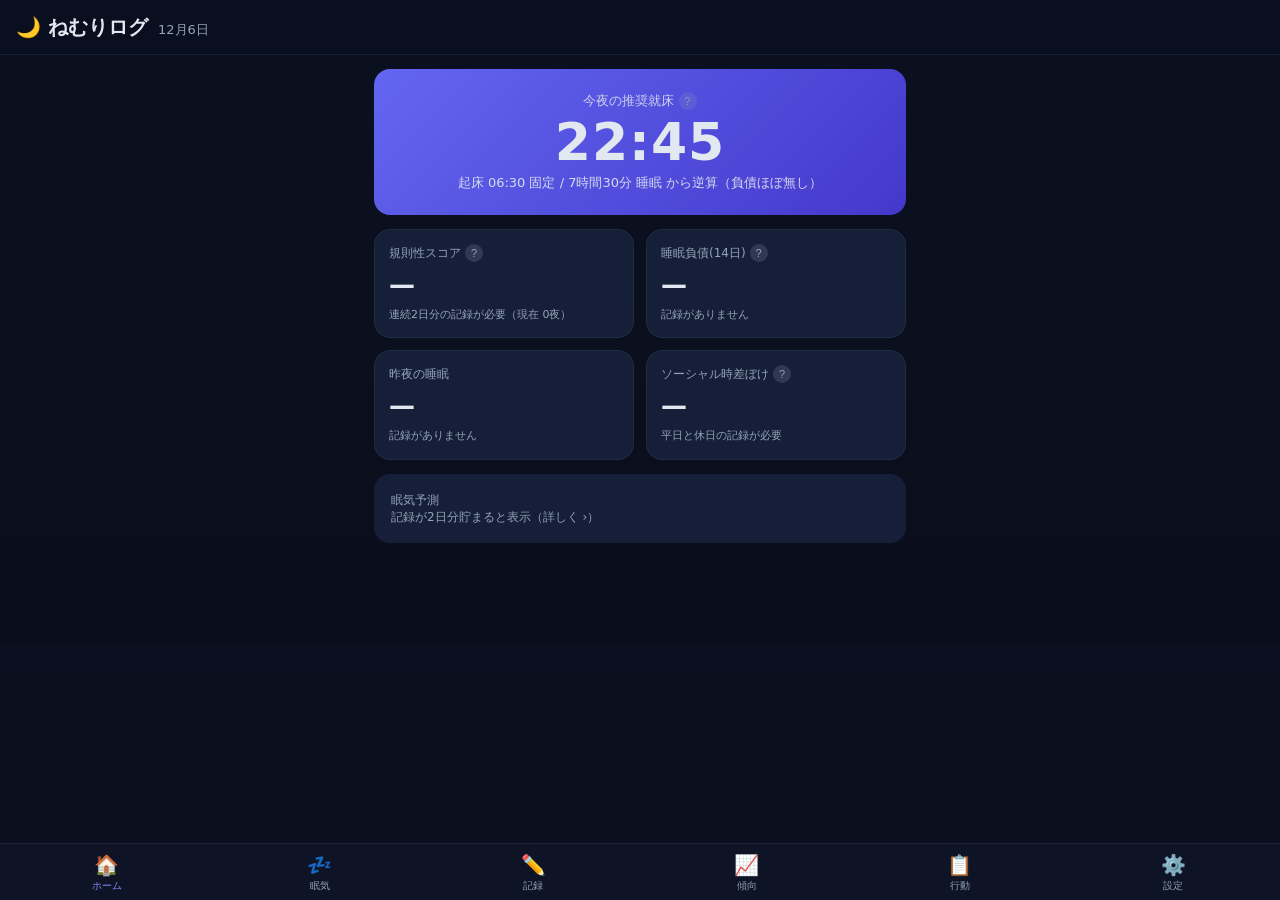
==== index.html @ fab4185c "ホームを軽量化: 眠気予測を専用タブに分離・グラフを傾向へ移動 ホームが縦長すぎてスクロール過多だった問題に対応。 - 大きな眠気予測カード(チャート+仮眠+答え合わせ)を新タブ「💤眠気」に分離。  " ====
<!DOCTYPE html>
<html lang="ja">
<head>
<meta charset="UTF-8">
<meta name="viewport" content="width=device-width, initial-scale=1, viewport-fit=cover">
<title>ねむりログ — 睡眠サイクル最適化</title>
<meta name="description" content="エビデンスに基づく睡眠の規則性・睡眠負債・眠気予測・推奨行動アプリ">
<meta name="theme-color" content="#0b1020">
<link rel="manifest" href="manifest.webmanifest">
<link rel="apple-touch-icon" href="icons/apple-touch-icon.png">
<meta name="apple-mobile-web-app-capable" content="yes">
<meta name="apple-mobile-web-app-status-bar-style" content="black-translucent">
<meta name="apple-mobile-web-app-title" content="ねむりログ">
<link rel="stylesheet" href="styles.css">
</head>
<body>
<header class="appbar">
  <h1>🌙 ねむりログ</h1>
  <span class="subtitle" id="todayLabel"></span>
</header>

<main id="app">
  <!-- ホーム -->
  <section class="tab" data-tab="home">
    <div class="card hero">
      <div class="hero-main">
        <div class="hero-label">今夜の推奨就床 <button class="info" data-info="rec">?</button></div>
        <div class="hero-time" id="recBedtime">--:--</div>
        <div class="hero-sub" id="recBedtimeSub"></div>
      </div>
    </div>
    <div class="card" id="recoveryCard" hidden>
      <div id="recoveryBody"></div>
    </div>
    <div class="card" id="shiftCard" hidden>
      <div id="shiftBody"></div>
    </div>

    <div class="grid2">
      <div class="card metric" id="cardRegularity">
        <div class="metric-label">規則性スコア <button class="info" data-info="regularity">?</button></div>
        <div class="metric-value" id="regValue">—</div>
        <div class="metric-note" id="regNote">記録2日分から計算</div>
      </div>
      <div class="card metric" id="cardDebt">
        <div class="metric-label">睡眠負債(14日) <button class="info" data-info="debt">?</button></div>
        <div class="metric-value" id="debtValue">—</div>
        <div class="metric-note" id="debtNote"></div>
      </div>
      <div class="card metric">
        <div class="metric-label">昨夜の睡眠</div>
        <div class="metric-value" id="lastValue">—</div>
        <div class="metric-note" id="lastNote"></div>
      </div>
      <div class="card metric">
        <div class="metric-label">ソーシャル時差ぼけ <button class="info" data-info="sjl">?</button></div>
        <div class="metric-value" id="sjlValue">—</div>
        <div class="metric-note" id="sjlNote">平日と休日のズレ</div>
      </div>
    </div>

    <button class="card" id="fcSummary" style="width:100%;text-align:left;border:1px solid rgba(0,255,210,0);cursor:pointer;background:var(--card);color:inherit;font:inherit" onclick="go('forecast')"></button>
  </section>

  <!-- 眠気予測 -->
  <section class="tab" data-tab="forecast" hidden>
    <div class="card">
      <div class="card-title">眠気予測（二プロセスモデル） <button class="info" data-info="forecast">?</button></div>
      <div id="forecastGauge"></div>
      <canvas id="forecastChart" height="230"></canvas>
      <div class="legend" id="forecastLegend"></div>
      <div id="napSim"></div>
      <div id="forecastTimes"></div>
      <div id="alertLog"></div>
      <p class="muted small">※<strong>Borbély/Daanの二プロセスモデルによるモデル推定</strong>（実測ではありません）。あなたの実際の睡眠（直近の就床・起床）に合わせて算出。午後の眠気は基本モデルでは弱く出るため集団平均の目安を併記。個人差があります。出典: <a href="https://onlinelibrary.wiley.com/doi/10.1111/jsr.13598" target="_blank" rel="noopener">Borbély 2022</a> / <a href="https://pubmed.ncbi.nlm.nih.gov/6696142/" target="_blank" rel="noopener">Daan-Beersma 1984</a></p>
    </div>
  </section>

  <!-- 記録 -->
  <section class="tab" data-tab="log" hidden>
    <div class="card">
      <div class="card-title">かんたん記録</div>
      <div class="quickrow">
        <button class="btn big" id="btnSleepNow">🌙 今から寝る</button>
        <button class="btn big" id="btnWakeNow">☀️ 今起きた</button>
      </div>
      <p class="muted small" id="quickHint">「今から寝る」を押すと就床時刻を記録、起きたら「今起きた」で完了します。</p>
    </div>

    <div class="card">
      <div class="card-title" id="formTitle">手入力で追加</div>
      <label>🌙 就床日時 <input type="datetime-local" id="inBed"></label>
      <label>☀️ 起床日時 <input type="datetime-local" id="inWake"></label>
      <div id="durPreview" class="durpreview"></div>
      <label>メモ <input type="text" id="inNote" placeholder="例: 寝つき悪かった / 途中で起きた"></label>
      <div class="quickrow" id="formButtons">
        <button class="btn" id="btnAdd">記録を追加</button>
        <button class="btn ghost" id="btnCancelEdit" hidden>編集をやめる</button>
      </div>
      <p class="muted small">スマートウォッチの値は「就床・起床時刻」だけ入れればOK（深い/浅いの内訳は精度が低いので使いません）。日付をまたぐ場合は起床側の日付を翌日にしてください。</p>
    </div>

    <div class="card">
      <div class="card-title">記録一覧</div>
      <div id="recordList" class="reclist"></div>
    </div>
  </section>

  <!-- 傾向（あなたの記録の集計） -->
  <section class="tab" data-tab="trend" hidden>
    <div class="card">
      <div class="card-title">あなたの傾向（実データの集計） <button class="info" data-info="trend">?</button></div>
      <p class="muted small">ここは<strong>あなたが入力した記録そのものの集計</strong>です。AIの予測や推測ではありません。</p>
      <div id="statsBody"></div>
    </div>
    <div class="card">
      <div class="card-title">睡眠時間の推移（直近14日）</div>
      <canvas id="durationChart" height="160"></canvas>
    </div>
    <div class="card">
      <div class="card-title">睡眠ラスター図（直近3週間）</div>
      <canvas id="rasterChart"></canvas>
      <p class="muted small">各行が1日（正午→翌正午）、青帯が眠っていた時間。毎日の就床・起床のばらつきや規則性が一目で分かります（記録をそのまま描画）。</p>
    </div>
    <div class="card">
      <div class="card-title">クロノタイプの目安（朝型・夜型） <button class="info" data-info="chrono">?</button></div>
      <div id="chronoBody"></div>
    </div>
    <div class="card">
      <div class="card-title">予測の答え合わせ＆個人補正 <button class="info" data-info="calib">?</button></div>
      <div id="calibBody"></div>
    </div>
    <div class="card">
      <div class="card-title">最近の変化</div>
      <div id="trendBody"></div>
    </div>
    <div class="card">
      <div class="card-title">気づき（記録から事実のみ）</div>
      <div id="insightBody"></div>
    </div>
  </section>

  <!-- 行動 -->
  <section class="tab" data-tab="plan" hidden>
    <div class="card">
      <div class="card-title">今日の推奨行動タイムライン</div>
      <p class="muted small">実際の就床 <strong id="planBed">--:--</strong> / 起床 <strong id="planWake">--:--</strong> を基準に、飲食・運動・光のタイミングを並べています。各項目の根拠リンク付き。</p>
      <p class="muted small" id="planBasis"></p>
      <div id="timeline" class="timeline"></div>
    </div>
  </section>

  <!-- 設定 -->
  <section class="tab" data-tab="settings" hidden>
    <div class="card">
      <div class="card-title">目標設定</div>
      <label>目標起床時刻 <input type="time" id="setWake"></label>
      <label>目標睡眠時間
        <select id="setDur">
          <option value="390">6時間30分</option>
          <option value="420">7時間（最低ライン）</option>
          <option value="450">7時間30分</option>
          <option value="480">8時間</option>
          <option value="510">8時間30分</option>
        </select>
      </label>
      <label>想定入眠時間（布団に入って眠るまで）
        <select id="setOnset">
          <option value="10">10分</option>
          <option value="15">15分</option>
          <option value="20">20分</option>
          <option value="30">30分</option>
        </select>
      </label>
      <button class="btn" id="btnSaveSettings">保存</button>
      <p class="muted small">推奨睡眠は成人で7時間以上（AASM/CDC）。7時間未満が続くと自覚なく集中力が落ちます。</p>
    </div>
    <div class="card">
      <div class="card-title">データ（すべて端末内に保存）</div>
      <button class="btn ghost" id="btnExport">バックアップを書き出す</button>
      <label class="filelabel">バックアップを読み込む<input type="file" id="fileImport" accept="application/json" hidden></label>
      <button class="btn danger" id="btnClear">全データを削除</button>
      <p class="muted small">データは外部に送信されません。機種変更時はバックアップを書き出して移行してください。</p>
    </div>
    <div class="card">
      <div class="card-title">アプリの更新</div>
      <p class="small">バージョン: <strong id="appVersion">—</strong></p>
      <button class="btn ghost" id="btnUpdate">最新に更新（キャッシュを消去して再読込）</button>
      <p class="muted small">表示が古いと感じたら押してください。記録データは消えません。</p>
    </div>
    <div class="card">
      <div class="card-title">このアプリについて</div>
      <p class="muted small">巷の「90分サイクルで起こす」計算は科学的根拠が弱いため採用していません。代わりに、エビデンスの強い<strong>睡眠の規則性・7時間以上の睡眠・睡眠負債</strong>を重視します。表示する値は、あなたの設定からの算術計算（推奨就床・睡眠負債）か、出典のある集団平均の知見（眠気の出やすい時間帯など）のみで、<strong>検証されていない個人予測モデルや、見栄えのための恣意的なスコア・閾値は使っていません</strong>。睡眠段階の内訳は精度が低いため表示しません。医療目的のものではありません。</p>
    </div>
  </section>
</main>

<nav class="tabbar">
  <button class="tabbtn active" data-go="home">🏠<span>ホーム</span></button>
  <button class="tabbtn" data-go="forecast">💤<span>眠気</span></button>
  <button class="tabbtn" data-go="log">✏️<span>記録</span></button>
  <button class="tabbtn" data-go="trend">📈<span>傾向</span></button>
  <button class="tabbtn" data-go="plan">📋<span>行動</span></button>
  <button class="tabbtn" data-go="settings">⚙️<span>設定</span></button>
</nav>

<div id="toast" class="toast" hidden></div>

<script src="js/storage.js"></script>
<script src="js/science.js"></script>
<script src="js/timeline.js"></script>
<script src="js/charts.js"></script>
<script src="js/app.js"></script>
</body>
</html>
---- styles.css ----
:root {
  --bg: #0b1020;
  --bg2: #121a30;
  --card: #161f38;
  --card2: #1b2645;
  --text: #e2e8f0;
  --muted: #94a3b8;
  --accent: #818cf8;
  --accent2: #6366f1;
  --good: #34d399;
  --warn: #fbbf24;
  --bad: #f87171;
  --radius: 16px;
}
* { box-sizing: border-box; -webkit-tap-highlight-color: transparent; }
html, body { margin: 0; padding: 0; }
body {
  background: linear-gradient(180deg, #0b1020 0%, #0a0e1c 100%);
  color: var(--text);
  font-family: -apple-system, BlinkMacSystemFont, "Hiragino Sans", "Noto Sans JP", system-ui, sans-serif;
  padding-bottom: calc(72px + env(safe-area-inset-bottom));
  -webkit-font-smoothing: antialiased;
  line-height: 1.5;
}

.appbar {
  position: sticky; top: 0; z-index: 10;
  padding: calc(env(safe-area-inset-top) + 12px) 16px 12px;
  background: rgba(11,16,32,0.85);
  backdrop-filter: blur(12px);
  display: flex; align-items: baseline; gap: 10px;
  border-bottom: 1px solid rgba(148,163,184,0.1);
}
.appbar h1 { font-size: 20px; margin: 0; font-weight: 700; }
.subtitle { color: var(--muted); font-size: 13px; }

main { padding: 14px; max-width: 560px; margin: 0 auto; }

.card {
  background: var(--card);
  border: 1px solid rgba(148,163,184,0.08);
  border-radius: var(--radius);
  padding: 16px;
  margin-bottom: 14px;
}
.card-title { font-weight: 600; font-size: 15px; margin-bottom: 12px; display: flex; align-items: center; gap: 6px; }

.hero {
  background: linear-gradient(135deg, var(--accent2), #4338ca);
  border: none;
  text-align: center;
  padding: 22px 16px;
}
.hero-label { font-size: 13px; opacity: 0.85; }
.hero-time { font-size: 52px; font-weight: 700; line-height: 1.05; letter-spacing: 1px; margin: 4px 0; }
.hero-sub { font-size: 13px; opacity: 0.9; }

.grid2 { display: grid; grid-template-columns: 1fr 1fr; gap: 12px; margin-bottom: 14px; }
.metric { margin: 0; padding: 14px; }
.metric-label { font-size: 12px; color: var(--muted); display: flex; align-items: center; gap: 4px; }
.metric-value { font-size: 26px; font-weight: 700; margin: 4px 0 2px; }
.metric-note { font-size: 11px; color: var(--muted); }
.metric-value.good { color: var(--good); }
.metric-value.warn { color: var(--warn); }
.metric-value.bad { color: var(--bad); }

canvas { width: 100%; display: block; }

.legend { display: flex; flex-wrap: wrap; gap: 12px; margin-top: 8px; font-size: 11px; color: var(--muted); }
.legend span { display: inline-flex; align-items: center; gap: 4px; }
.dot { width: 10px; height: 3px; border-radius: 2px; display: inline-block; }

.hintrow { font-size: 13px; padding: 9px 0; border-bottom: 1px solid rgba(148,163,184,0.08); line-height: 1.5; }
.hintrow:last-of-type { border-bottom: none; }
.hintrow strong { color: var(--accent); font-size: 15px; }

.muted { color: var(--muted); }
.small { font-size: 12px; }
.small.muted { line-height: 1.45; }

label { display: block; font-size: 13px; color: var(--muted); margin-bottom: 12px; }
input, select {
  width: 100%; margin-top: 5px; padding: 11px 12px;
  background: var(--bg2); color: var(--text);
  border: 1px solid rgba(148,163,184,0.18); border-radius: 10px;
  font-size: 16px; /* 16px以上でiOSの自動ズーム防止 */
}
input[type="datetime-local"], input[type="time"] { min-height: 44px; }

.btn {
  width: 100%; padding: 13px; border: none; border-radius: 12px;
  background: var(--accent2); color: white; font-size: 16px; font-weight: 600;
  cursor: pointer; margin-top: 4px;
}
.btn:active { transform: scale(0.98); }
.btn.ghost { background: var(--card2); color: var(--text); }
.btn.danger { background: #3a1620; color: var(--bad); margin-top: 10px; }
.btn.big { font-size: 17px; padding: 16px; }
.quickrow { display: grid; grid-template-columns: 1fr 1fr; gap: 10px; margin-bottom: 6px; }
.filelabel {
  display: block; text-align: center; padding: 13px; border-radius: 12px;
  background: var(--card2); color: var(--text); font-size: 16px; font-weight: 600;
  margin-top: 10px; cursor: pointer;
}

.info {
  width: 18px; height: 18px; border-radius: 50%; padding: 0;
  background: rgba(148,163,184,0.2); color: var(--muted);
  border: none; font-size: 11px; line-height: 18px; cursor: pointer;
}

.reclist { display: flex; flex-direction: column; gap: 8px; }
.recitem {
  display: flex; align-items: center; justify-content: space-between;
  background: var(--bg2); border-radius: 10px; padding: 10px 12px; gap: 10px;
}
.recitem .rleft { min-width: 0; }
.recitem .rhead { font-size: 13px; font-weight: 600; }
.recitem .rspan { font-size: 12px; color: var(--muted); margin-top: 2px; overflow: hidden; text-overflow: ellipsis; }
.recitem .rright { display: flex; align-items: center; gap: 6px; flex-shrink: 0; }
.recitem .rdur { font-weight: 700; color: var(--accent); font-size: 14px; white-space: nowrap; }
.recitem .rdur.low { color: var(--warn); }
.iconbtn { background: rgba(148,163,184,0.12); border: none; color: var(--muted); font-size: 15px; cursor: pointer; padding: 5px 8px; border-radius: 8px; }
.iconbtn.del { color: var(--bad); }

.durpreview { font-size: 13px; color: var(--accent); margin: -4px 0 12px; min-height: 18px; }
.durpreview.low { color: var(--warn); }
.durpreview.warn { color: var(--bad); }

.statgrid { display: grid; grid-template-columns: 1fr 1fr; gap: 10px; margin-bottom: 4px; }
.statgrid > div { background: var(--bg2); border-radius: 10px; padding: 10px 12px; }
.statk { font-size: 11px; color: var(--muted); }
.statv { font-size: 20px; font-weight: 700; margin-top: 2px; }
.bigstat { font-size: 14px; color: var(--muted); margin-bottom: 8px; }
.bigstat strong { display: block; font-size: 30px; color: var(--accent); margin-top: 2px; }
.insights { margin: 0; padding-left: 18px; }
.insights li { font-size: 13px; margin-bottom: 7px; line-height: 1.5; }

.timeline { display: flex; flex-direction: column; gap: 0; }
.tl-item { display: flex; gap: 12px; padding: 12px 0; border-bottom: 1px solid rgba(148,163,184,0.08); }
.tl-item:last-child { border-bottom: none; }
.tl-time { flex: 0 0 52px; font-weight: 700; font-size: 15px; }
.tl-body { flex: 1; }
.tl-title { font-size: 14px; font-weight: 600; display: flex; align-items: center; gap: 6px; }
.tl-detail { font-size: 12px; color: var(--muted); margin-top: 3px; }
.tl-src { font-size: 11px; }
.tl-src a { color: var(--accent); text-decoration: none; }
.tag { font-size: 10px; padding: 1px 7px; border-radius: 999px; font-weight: 600; }
.tag.do { background: rgba(52,211,153,0.16); color: var(--good); }
.tag.avoid { background: rgba(248,113,113,0.16); color: var(--bad); }
.tag.tip { background: rgba(129,140,248,0.16); color: var(--accent); }

.tabbar {
  position: fixed; bottom: 0; left: 0; right: 0; z-index: 20;
  display: flex; background: rgba(15,21,40,0.95); backdrop-filter: blur(12px);
  border-top: 1px solid rgba(148,163,184,0.12);
  padding-bottom: env(safe-area-inset-bottom);
}
.tabbtn {
  flex: 1; background: none; border: none; color: var(--muted);
  font-size: 20px; padding: 9px 0 7px; cursor: pointer;
  display: flex; flex-direction: column; align-items: center; gap: 2px;
}
.tabbtn span { font-size: 10px; }
.tabbtn.active { color: var(--accent); }

.toast {
  position: fixed; left: 50%; bottom: calc(84px + env(safe-area-inset-bottom));
  transform: translateX(-50%); background: var(--card2); color: var(--text);
  padding: 10px 18px; border-radius: 999px; font-size: 13px; z-index: 30;
  border: 1px solid rgba(148,163,184,0.2); box-shadow: 0 6px 24px rgba(0,0,0,0.4);
}
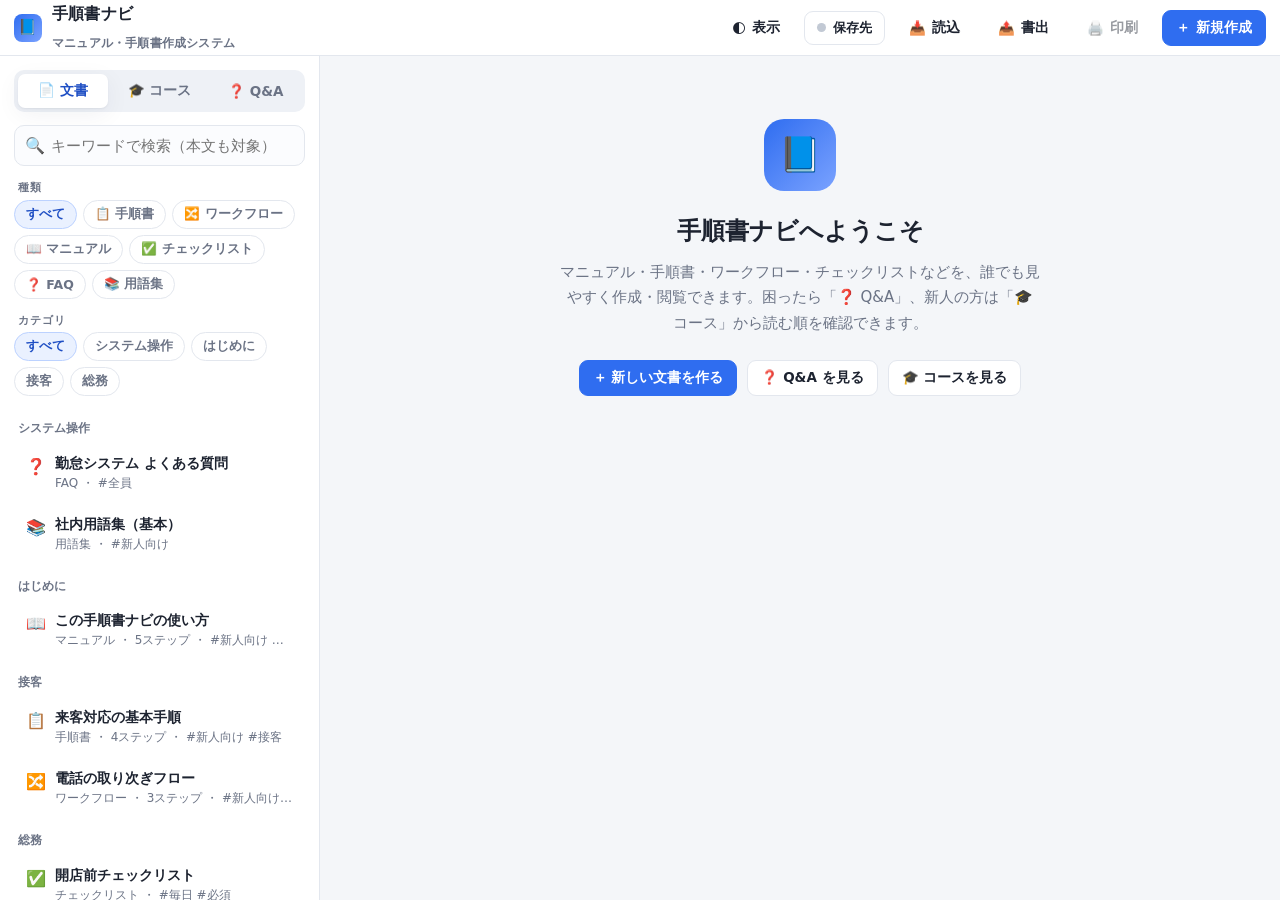
==== commit 1bc98e82: "チャンク化支援と読みやすさ最適化(v7) — 調査の知見を反映 チャンク化(認知負荷理論): - サブステップ・ブロックを追加(3-a/3-bのように親手順にぶら下げ) - 手順が見出し無しで約9個超" ====
--- a/index.html
+++ b/index.html
@@ -2,214 +2,1160 @@
 <html lang="ja">
 <head>
 <meta charset="UTF-8">
-<meta name="viewport" content="width=device-width, initial-scale=1, viewport-fit=cover">
-<title>ねむりログ — 睡眠サイクル最適化</title>
-<meta name="description" content="エビデンスに基づく睡眠の規則性・睡眠負債・眠気予測・推奨行動アプリ">
-<meta name="theme-color" content="#0b1020">
-<link rel="manifest" href="manifest.webmanifest">
-<link rel="apple-touch-icon" href="icons/apple-touch-icon.png">
-<meta name="apple-mobile-web-app-capable" content="yes">
-<meta name="apple-mobile-web-app-status-bar-style" content="black-translucent">
-<meta name="apple-mobile-web-app-title" content="ねむりログ">
-<link rel="stylesheet" href="styles.css">
+<meta name="viewport" content="width=device-width, initial-scale=1.0">
+<title>手順書ナビ — マニュアル・手順書作成システム</title>
+<style>
+  :root{
+    --bg:#f4f6f9; --panel:#ffffff; --ink:#1d2330; --muted:#6b7385;
+    --line:#e3e7ee; --brand:#2f6df0; --brand-d:#1f4fc4; --brand-soft:#eaf1ff;
+    --ok:#1f9d57; --warn:#d98a00; --danger:#d64545;
+    --shadow:0 1px 2px rgba(20,30,60,.06),0 6px 24px rgba(20,30,60,.06);
+    --radius:12px;
+  }
+  *{box-sizing:border-box}
+  html,body{height:100%}
+  body{
+    margin:0; background:var(--bg); color:var(--ink);
+    font-family:system-ui,-apple-system,"Hiragino Sans","Hiragino Kaku Gothic ProN","Noto Sans JP","Yu Gothic",Meiryo,sans-serif;
+    line-height:1.7; -webkit-font-smoothing:antialiased;
+  }
+  button{font-family:inherit}
+  a{color:var(--brand-d)}
+  .app{display:grid; grid-template-columns:320px 1fr; grid-template-rows:56px 1fr; height:100vh}
+
+  .topbar{grid-column:1 / -1; display:flex; align-items:center; gap:10px; background:var(--panel); border-bottom:1px solid var(--line); padding:0 14px; z-index:20}
+  .hamb{display:none; border:1px solid var(--line); background:#fff; border-radius:9px; width:38px; height:38px; font-size:18px; cursor:pointer}
+  .logo{display:flex; align-items:center; gap:10px; font-weight:800; letter-spacing:.2px}
+  .logo .mark{width:28px;height:28px;border-radius:8px;background:linear-gradient(135deg,var(--brand),#7aa2ff); display:grid;place-items:center;color:#fff;font-size:15px}
+  .logo small{font-weight:600;color:var(--muted);font-size:12px}
+  .topbar .spacer{flex:1}
+  .btn{border:1px solid var(--line); background:#fff; color:var(--ink); padding:8px 13px; border-radius:9px; cursor:pointer; font-size:13.5px; font-weight:600; white-space:nowrap; transition:.12s; display:inline-flex; align-items:center; gap:6px}
+  .btn:hover{background:#f7f9fc; border-color:#d3d9e4}
+  .btn.primary{background:var(--brand); border-color:var(--brand); color:#fff}
+  .btn.primary:hover{background:var(--brand-d)}
+  .btn.ghost{border-color:transparent;background:transparent}
+  .btn.ghost:hover{background:#eef1f6}
+  .btn.danger{color:var(--danger);border-color:#f0d2d2}
+  .btn.danger:hover{background:#fdf2f2}
+  .btn:disabled{opacity:.45;cursor:not-allowed}
+  .btn .lbl-full{display:inline}
+
+  .sidebar{background:var(--panel); border-right:1px solid var(--line); overflow-y:auto; padding:14px 14px; display:flex; flex-direction:column; gap:13px}
+  .scrim{display:none}
+  .navseg{display:flex;gap:6px;background:#eef1f6;padding:4px;border-radius:10px}
+  .navseg button{flex:1;border:none;background:transparent;padding:8px;border-radius:7px;font-weight:700;font-size:13.5px;color:var(--muted);cursor:pointer}
+  .navseg button.active{background:#fff;color:var(--brand-d);box-shadow:var(--shadow)}
+  .search{position:relative}
+  .search input{width:100%; padding:11px 12px 11px 36px; border:1px solid var(--line); border-radius:10px; font-size:15px; background:#fbfcfe; outline:none}
+  .search input:focus{border-color:var(--brand); background:#fff; box-shadow:0 0 0 3px var(--brand-soft)}
+  .search .ico{position:absolute; left:11px; top:50%; transform:translateY(-50%); color:var(--muted)}
+  .filters{display:flex; flex-wrap:wrap; gap:6px}
+  .chip{border:1px solid var(--line); background:#fff; color:var(--muted); border-radius:999px; padding:5px 11px; font-size:12.5px; cursor:pointer; transition:.12s; font-weight:600}
+  .chip:hover{border-color:#c9d2e0}
+  .chip.active{background:var(--brand-soft); border-color:#bcd2ff; color:var(--brand-d)}
+  .sec-title{font-size:11px; font-weight:700; letter-spacing:.08em; color:var(--muted); text-transform:uppercase; margin:2px 4px}
+  .doclist{display:flex; flex-direction:column; gap:4px; flex:1}
+  .docgroup-label{font-size:11.5px;font-weight:700;color:var(--muted);margin:10px 4px 2px;display:flex;align-items:center;gap:6px}
+  .docitem{text-align:left; border:1px solid transparent; background:transparent; border-radius:10px; padding:9px 11px; cursor:pointer; transition:.1s; width:100%; display:flex; gap:9px; align-items:flex-start}
+  .docitem:hover{background:#f5f7fb}
+  .docitem.active{background:var(--brand-soft); border-color:#cfe0ff}
+  .docitem .di-ic{font-size:16px; line-height:1.5; flex:none}
+  .docitem .di-body{min-width:0; flex:1}
+  .docitem .t{font-weight:700; font-size:14px; display:block; color:var(--ink)}
+  .docitem .m{font-size:12px; color:var(--muted); margin-top:2px; display:block; overflow:hidden; text-overflow:ellipsis; white-space:nowrap}
+  .docitem mark{background:#fff2a8; padding:0 1px; border-radius:2px}
+  .empty-list{color:var(--muted); font-size:13px; text-align:center; padding:30px 10px}
+
+  .main{overflow-y:auto; padding:0; position:relative}
+  .reading{max-width:880px; margin:0 auto; padding:34px 40px 120px}
+
+  .breadcrumb{max-width:880px;margin:14px auto -8px;padding:0 40px}
+  .breadcrumb button{border:none;background:none;color:var(--brand-d);font-weight:700;font-size:13.5px;cursor:pointer;padding:0}
+  .breadcrumb button:hover{text-decoration:underline}
+
+  .doc-head{margin-bottom:6px}
+  .doc-badges{display:flex; gap:8px; align-items:center; margin-bottom:12px; flex-wrap:wrap}
+  .doc-type{display:inline-flex; align-items:center; gap:5px; font-size:12px; font-weight:700; color:var(--ink); background:#eef1f6; padding:4px 11px; border-radius:999px}
+  .doc-cat{display:inline-block; font-size:12px; font-weight:700; color:var(--brand-d); background:var(--brand-soft); padding:4px 11px; border-radius:999px}
+  .doc-title{font-size:30px; font-weight:800; line-height:1.3; margin:0 0 8px; letter-spacing:.01em}
+  .doc-desc{font-size:15.5px; color:var(--muted); margin:0 0 14px}
+  .doc-meta{display:flex; gap:14px; flex-wrap:wrap; align-items:center; font-size:12.5px; color:var(--muted); border-bottom:1px solid var(--line); padding-bottom:16px; margin-bottom:8px}
+  .tags{display:flex; gap:6px; flex-wrap:wrap}
+  .tag{font-size:12px; color:#54607a; background:#eef1f6; border-radius:6px; padding:2px 9px; cursor:pointer}
+  .tag:hover{background:#dfe5ee}
+  .doc-stale{display:inline-flex;align-items:center;font-size:12px;font-weight:800;color:#8a2b2b;background:#fdeeee;border:1px solid #f6cccc;padding:4px 11px;border-radius:999px}
+  .doc-history{margin-top:30px;border-top:1px solid var(--line);padding-top:14px;font-size:14px}
+  .doc-history summary{cursor:pointer;font-weight:700;color:var(--muted)}
+  .doc-history ul{margin:10px 0 0;padding-left:18px}
+  .doc-history li{margin:4px 0;color:#3a4256}
+  .doc-history .hd{color:var(--muted);font-size:12.5px;margin-right:6px}
+  .doc-actions{display:flex; gap:8px; margin-left:auto}
+
+  /* Checklist runner */
+  .runner{background:#fbfcfe;border:1px solid var(--line);border-radius:12px;padding:14px 16px;margin:18px 0 22px}
+  .rn-top{display:flex;justify-content:space-between;align-items:center;font-size:14px;margin-bottom:8px}
+  .pbar{height:9px;background:#e7ecf3;border-radius:6px;overflow:hidden}
+  .pbar-fill{height:100%;background:linear-gradient(90deg,var(--ok),#3ec97a);transition:width .25s;width:0}
+  .rn-actions{display:flex;gap:8px;margin-top:11px}
+  .rn-hist{margin-top:12px;border-top:1px dashed var(--line);padding-top:10px}
+  .rn-hist-t{font-size:11.5px;font-weight:700;color:var(--muted);margin-bottom:6px}
+  .rn-rec{display:flex;gap:12px;font-size:12.5px;color:#54607a;padding:3px 0}
+  .rn-rec span:first-child{flex:1;font-weight:600;color:var(--ink)}
+
+  .toc{background:#fbfcfe; border:1px solid var(--line); border-radius:12px; padding:14px 18px; margin:20px 0 26px}
+  .toc h4{margin:0 0 8px; font-size:12px; letter-spacing:.06em; color:var(--muted); text-transform:uppercase}
+  .toc ul{margin:0; padding:0; list-style:none}
+  .toc li{margin:4px 0}
+  .toc li.lvl2{margin-left:18px; font-size:.92em}
+  .toc a{color:var(--brand-d); text-decoration:none; font-weight:600; font-size:14px; cursor:pointer}
+  .toc a:hover{text-decoration:underline}
+
+  .block{margin:0 0 16px}
+  .doc-body .p{display:block}
+  .doc-body ul,.doc-body ol{margin:6px 0; padding-left:24px}
+  .doc-body li{margin:3px 0}
+  .doc-body code.ic{background:#eef1f6; border-radius:5px; padding:1px 6px; font-family:ui-monospace,Menlo,Consolas,monospace; font-size:.9em}
+  .b-heading{font-weight:800; margin:30px 0 12px; scroll-margin-top:70px; border-top:1px dashed var(--line); padding-top:22px}
+  .b-heading:first-child{border-top:none;padding-top:0}
+  .b-heading.lvl1{font-size:22px}
+  .b-heading.lvl2{font-size:18px; border-top:none; padding-top:6px; margin-top:18px; color:#33405c}
+  .b-text{font-size:16px; color:#2a3142}
+  .b-step{display:flex; gap:14px; align-items:flex-start; background:#fff; border:1px solid var(--line); border-radius:12px; padding:14px 16px; box-shadow:var(--shadow); scroll-margin-top:70px}
+  .b-step .num{flex:none; width:30px; height:30px; border-radius:50%; background:var(--brand); color:#fff; font-weight:800; display:grid; place-items:center; font-size:14px}
+  .b-step .body{flex:1; font-size:16px; padding-top:2px; min-width:0}
+  .callout{border-radius:12px; padding:13px 16px 13px 46px; position:relative; font-size:15px}
+  .callout::before{position:absolute; left:15px; top:12px; font-size:18px; line-height:1}
+  .callout.info{background:#eef4ff; border:1px solid #d3e2ff; color:#27406e}
+  .callout.info::before{content:"\2139\FE0F"}
+  .callout.tip{background:#ecfaf1; border:1px solid #c8ecd6; color:#1c5e39}
+  .callout.tip::before{content:"\1F4A1"}
+  .callout.warning{background:#fff6e6; border:1px solid #ffe1ad; color:#7a5200}
+  .callout.warning::before{content:"\26A0\FE0F"}
+  .callout.danger{background:#fdeeee; border:1px solid #f6cccc; color:#8a2b2b}
+  .callout.danger::before{content:"\1F6AB"}
+  .callout .lbl{font-weight:800; display:block; font-size:12.5px; margin-bottom:2px; opacity:.85}
+  .b-check{display:flex; gap:10px; align-items:flex-start; font-size:15.5px; padding:7px 12px; background:#fff; border:1px solid var(--line); border-radius:9px}
+  .b-check input{margin-top:5px; width:18px; height:18px; accent-color:var(--ok); cursor:pointer}
+  .b-check.done{background:#f6fbf8;border-color:#cde9d8}
+  .b-check.done .ck-text{color:var(--muted); text-decoration:line-through}
+  .b-img{margin:6px 0}
+  .b-img img{max-width:100%; border:1px solid var(--line); border-radius:10px; display:block}
+  .b-img figcaption{font-size:12.5px; color:var(--muted); margin-top:6px; text-align:center}
+  .b-code{background:#1c2230; color:#e6ebf5; border-radius:10px; padding:14px 16px; overflow-x:auto; font-family:ui-monospace,SFMono-Regular,Menlo,Consolas,monospace; font-size:13.5px; line-height:1.6; white-space:pre-wrap; word-break:break-word}
+  .b-field{border:1px solid var(--line); border-left:4px solid var(--brand); border-radius:10px; padding:11px 15px; background:#fff}
+  .b-field .bf-label{font-weight:800; font-size:13px; color:var(--brand-d); margin-bottom:3px}
+  .b-field .bf-body{font-size:15.5px}
+  .b-related{border:1px solid var(--line); border-radius:12px; padding:12px 16px; background:#fbfcfe}
+  .b-related .br-title{font-weight:800; font-size:13px; color:var(--muted); margin-bottom:6px}
+  .b-related ul{margin:0; padding-left:18px}
+  .b-related a{cursor:pointer; font-weight:600}
+  .b-related a:hover{text-decoration:underline}
+  .rel-item{display:flex; justify-content:space-between; align-items:center; gap:8px; background:#f6f8fb; border:1px solid var(--line); border-radius:8px; padding:7px 11px; margin-bottom:6px; font-size:14px}
+  .rel-add{width:100%; border:1px solid var(--line); border-radius:9px; padding:9px; font-size:14px; font-family:inherit}
+  .qahub{max-width:880px; margin:0 auto; padding:32px 40px 110px}
+  .qahub h2{font-size:24px; margin:0}
+  .qa-card{border:1px solid var(--line); border-radius:12px; margin-bottom:10px; background:#fff; overflow:hidden; box-shadow:var(--shadow)}
+  .qa-q-btn{width:100%; text-align:left; border:none; background:none; padding:14px 40px 14px 42px; position:relative; font-weight:700; font-size:15.5px; cursor:pointer; color:var(--ink); line-height:1.5}
+  .qa-q-btn::before{content:"Q"; position:absolute; left:16px; top:14px; color:var(--brand-d); font-weight:800}
+  .qa-q-btn::after{content:"▾"; position:absolute; right:16px; top:14px; color:var(--muted); transition:transform .15s}
+  .qa-card.open .qa-q-btn::after{transform:rotate(180deg)}
+  .qa-card:hover{border-color:#cfd8e6}
+  .qa-a-body{display:none; padding:2px 16px 14px 42px; font-size:15px; color:#2a3142; position:relative}
+  .qa-a-body::before{content:"A"; position:absolute; left:16px; top:2px; color:var(--muted); font-weight:800}
+  .qa-card.open .qa-a-body{display:block}
+  .qa-a-body .src{margin-top:10px; font-size:12.5px; color:var(--muted)}
+  .qa-a-body .src a{cursor:pointer; font-weight:600; color:var(--brand-d)}
+  .qa-a-body .src a:hover{text-decoration:underline}
+  @media (max-width:900px){ .qahub{padding:22px 16px 90px} }
+
+  /* Readability: font scale + reading width */
+  body{--rfs:16px}
+  body.fs-s{--rfs:15px}
+  body.fs-m{--rfs:16px}
+  body.fs-l{--rfs:18.5px}
+  .reading{max-width:760px}
+  .b-substep{display:flex; gap:12px; align-items:flex-start; margin-left:44px; background:#fbfcfe; border:1px solid var(--line); border-radius:10px; padding:10px 14px; scroll-margin-top:70px}
+  .b-substep .snum{flex:none; min-width:32px; height:24px; padding:0 7px; border-radius:6px; background:#dfe7f5; color:var(--brand-d); font-weight:800; display:grid; place-items:center; font-size:12px}
+  .b-substep .body{flex:1; min-width:0}
+  .chunk-hint{background:#ecfaf1; border:1px solid #c8ecd6; color:#1c5e39; border-radius:10px; padding:10px 13px; font-size:13px; margin:8px 0 2px; line-height:1.6}
+
+  /* Dark mode */
+  body.theme-dark{ --bg:#0f1420; --panel:#161d2b; --ink:#e7ebf3; --muted:#9aa6bd; --line:#2a3446; --brand:#5b8def; --brand-d:#a9c4ff; --brand-soft:#1b2740; --shadow:0 1px 2px rgba(0,0,0,.3),0 6px 24px rgba(0,0,0,.3) }
+  body.theme-dark .b-step,body.theme-dark .b-check,body.theme-dark .b-field,body.theme-dark .ed-block,body.theme-dark .modal,body.theme-dark .type-card,body.theme-dark .qa-card,body.theme-dark .store-status,body.theme-dark .btn,body.theme-dark .chip,body.theme-dark .search input,body.theme-dark .field input,body.theme-dark .field textarea,body.theme-dark .field select,body.theme-dark .ed-block textarea,body.theme-dark .ed-block input[type=text],body.theme-dark .ci-item,body.theme-dark .course-item{background:var(--panel); color:var(--ink)}
+  body.theme-dark .toc,body.theme-dark .runner,body.theme-dark .b-related,body.theme-dark .pv-pane,body.theme-dark .b-substep,body.theme-dark .ci-add select{background:#121a28}
+  body.theme-dark .doc-type,body.theme-dark .tag,body.theme-dark .b-term dt,body.theme-dark .b-table th,body.theme-dark .b-substep .snum{background:#222c40; color:var(--ink)}
+  body.theme-dark .b-table td{background:var(--panel)} body.theme-dark .b-table tr:nth-child(even) td{background:#1b2334}
+  body.theme-dark mark{background:#7a6a16; color:#fff}
+  body.theme-dark .b-qa .a{color:var(--ink)}
+
+  /* scale reading body text */
+  .doc-body .b-text,.doc-body .b-step .body,.doc-body .b-substep .body,.doc-body .callout,.doc-body .b-check,.doc-body .b-field .bf-body,.doc-body .b-qa .a,.doc-body .b-term dd{font-size:var(--rfs)}
+  .b-table{width:100%; border-collapse:collapse; font-size:14.5px; border-radius:10px; border:1px solid var(--line)}
+  .b-table th,.b-table td{border:1px solid var(--line); padding:9px 12px; text-align:left}
+  .b-table th{background:#f1f4f9; font-weight:700}
+  .b-table tr:nth-child(even) td{background:#fafbfd}
+  .b-qa{border:1px solid var(--line); border-radius:12px; overflow:hidden}
+  .b-qa .q{background:var(--brand-soft); color:var(--brand-d); font-weight:700; padding:11px 16px 11px 40px; position:relative}
+  .b-qa .q::before{content:"Q"; position:absolute; left:15px; font-weight:800}
+  .b-qa .a{padding:12px 16px 12px 40px; position:relative; font-size:15.5px}
+  .b-qa .a::before{content:"A"; position:absolute; left:15px; font-weight:800; color:var(--muted)}
+  .b-term{display:grid; grid-template-columns:170px 1fr; border:1px solid var(--line); border-radius:10px; overflow:hidden}
+  .b-term dt{background:#f6f8fb; font-weight:700; padding:11px 14px; margin:0; border-right:1px solid var(--line)}
+  .b-term dd{padding:11px 14px; margin:0; font-size:15px}
+  .b-branch{border:1px solid #d9c9f0; background:#f8f4ff; border-radius:12px; padding:14px 16px}
+  .b-branch .bq{font-weight:800; color:#5b34a8; margin-bottom:10px; padding-left:26px; position:relative}
+  .b-branch .bq::before{content:"\2754"; position:absolute; left:0}
+  .b-branch .branches{list-style:none; margin:0; padding:0; display:flex; flex-direction:column; gap:8px}
+  .b-branch .branches li{display:flex; gap:10px; align-items:center; background:#fff; border:1px solid #e7daf7; border-radius:9px; padding:9px 12px; flex-wrap:wrap}
+  .b-branch .cond{font-weight:700; background:#efe6fb; color:#5b34a8; padding:2px 10px; border-radius:6px; font-size:13.5px}
+  .b-branch .arrow{color:#9b7fce; font-weight:800}
+  .b-branch .act{flex:1; min-width:120px}
+
+  .welcome{max-width:640px; margin:7vh auto; text-align:center; padding:0 20px}
+  .welcome .big{width:72px;height:72px;border-radius:20px;background:linear-gradient(135deg,var(--brand),#7aa2ff); display:grid;place-items:center;color:#fff;font-size:34px;margin:0 auto 20px}
+  .welcome h2{font-size:24px;margin:0 0 8px}
+  .welcome p{color:var(--muted);font-size:15px;margin:0 auto 24px;max-width:480px}
+  .welcome .actions{display:flex;gap:10px;justify-content:center;flex-wrap:wrap}
+  .restore-banner{max-width:880px; margin:18px auto 0; background:#fff8e6; border:1px solid #ffe1ad; color:#7a5200; border-radius:11px; padding:12px 16px; display:flex; gap:12px; align-items:center; flex-wrap:wrap}
+  .restore-banner .rb-msg{flex:1; font-size:14px; font-weight:600}
+
+  .typepick{max-width:760px; margin:6vh auto; padding:0 20px}
+  .typepick h2{font-size:22px; margin:0 0 4px}
+  .typepick p{color:var(--muted); margin:0 0 22px}
+  .type-grid{display:grid; grid-template-columns:repeat(auto-fill,minmax(170px,1fr)); gap:12px}
+  .type-card{border:1px solid var(--line); background:#fff; border-radius:14px; padding:18px 16px; cursor:pointer; text-align:left; transition:.12s}
+  .type-card:hover{border-color:var(--brand); box-shadow:var(--shadow); transform:translateY(-2px)}
+  .type-card .tc-ic{font-size:26px}
+  .type-card .tc-name{font-weight:800; margin-top:8px; font-size:15px}
+  .type-card .tc-desc{font-size:12.5px; color:var(--muted); margin-top:3px; line-height:1.5}
+
+  /* Course view */
+  .course-progress{margin:14px 0 22px}
+  .course-progress .cp-top{display:flex;justify-content:space-between;align-items:center;font-size:14px;margin-bottom:8px;font-weight:600}
+  .course-item{display:flex; gap:13px; align-items:flex-start; background:#fff; border:1px solid var(--line); border-radius:12px; padding:13px 15px; margin-bottom:10px}
+  .course-item.done{background:#f6fbf8; border-color:#cde9d8}
+  .course-item .ci-no{flex:none; width:28px; height:28px; border-radius:50%; background:var(--brand-soft); color:var(--brand-d); font-weight:800; display:grid; place-items:center; font-size:13px}
+  .course-item.done .ci-no{background:var(--ok); color:#fff}
+  .course-item .ci-main{flex:1; min-width:0}
+  .course-item .open{font-weight:700; color:var(--ink); cursor:pointer; text-align:left; background:none; border:none; font-size:16px; padding:0}
+  .course-item .open:hover{color:var(--brand-d)}
+  .course-item .ci-ic{font-size:15px}
+  .course-item .note{font-size:13px; color:var(--muted); margin-top:3px}
+  .course-item .chk{flex:none; display:flex; align-items:center; gap:5px; font-size:12.5px; color:var(--muted); cursor:pointer; white-space:nowrap}
+  .course-item .chk input{width:20px;height:20px;accent-color:var(--ok);cursor:pointer}
+
+  /* Course editor */
+  .ci-item{display:flex; gap:10px; align-items:center; background:#fff; border:1px solid var(--line); border-radius:10px; padding:10px 12px; margin-bottom:8px}
+  .ci-item .ci-no{flex:none; width:24px;height:24px;border-radius:50%;background:var(--brand-soft);color:var(--brand-d);font-weight:800;display:grid;place-items:center;font-size:12px}
+  .ci-item .ci-main{flex:1; min-width:0}
+  .ci-item .ci-title{font-weight:700; font-size:14.5px}
+  .ci-item .ci-note{width:100%; border:1px solid var(--line); border-radius:7px; padding:6px 9px; font-size:13px; margin-top:5px; font-family:inherit}
+  .ci-item .iconbtn{border:1px solid var(--line); background:#fff; border-radius:8px; min-width:34px; height:32px; cursor:pointer; color:var(--muted)}
+  .ci-item .iconbtn:disabled{opacity:.35}
+  .ci-add{display:flex; gap:8px; margin-top:12px}
+  .ci-add select{flex:1; border:1px solid var(--line); border-radius:9px; padding:10px; font-size:14px; font-family:inherit}
+
+  .editor-tabs{display:none; gap:6px; padding:10px 16px 0; position:sticky; top:0; background:var(--bg); z-index:6}
+  .editor-tabs button{flex:1; border:1px solid var(--line); background:#fff; padding:10px; border-radius:10px 10px 0 0; font-weight:700; font-size:14px; cursor:pointer; color:var(--muted)}
+  .editor-tabs button.active{background:var(--panel); color:var(--brand-d); border-bottom-color:var(--panel)}
+  .editor-cols{display:flex; gap:0; align-items:stretch; min-height:calc(100vh - 56px)}
+  .ed-pane{flex:1 1 50%; min-width:0; padding:22px 28px 140px; overflow-y:auto}
+  .pv-pane{flex:1 1 50%; min-width:0; border-left:1px solid var(--line); background:#fbfcfe; overflow-y:auto}
+  .pv-pane .reading{padding:26px 30px 80px; max-width:none}
+  .pv-empty{color:var(--muted); text-align:center; padding:60px 20px; font-size:14px}
+  .ed-toolbar{position:sticky; top:0; background:rgba(255,255,255,.92); backdrop-filter:blur(4px); display:flex; gap:6px; padding:8px 0; margin-bottom:6px; flex-wrap:wrap; z-index:4; border-bottom:1px solid var(--line)}
+  .ed-toolbar button{border:1px solid var(--line); background:#fff; border-radius:8px; min-width:38px; height:34px; padding:0 10px; cursor:pointer; font-size:14px; font-weight:700}
+  .ed-toolbar button:hover{background:#f3f6fb}
+  .ed-toolbar .sep{width:1px; background:var(--line); margin:2px 4px}
+  .ed-row{display:flex; gap:12px; flex-wrap:wrap; margin-bottom:13px}
+  .field{flex:1; min-width:180px; display:flex; flex-direction:column; gap:5px}
+  .field label{font-size:12px; font-weight:700; color:var(--muted)}
+  .field input, .field textarea, .field select{border:1px solid var(--line); border-radius:10px; padding:11px 12px; font-size:15px; font-family:inherit; background:#fff; outline:none; width:100%}
+  .field input:focus, .field textarea:focus, .field select:focus{border-color:var(--brand); box-shadow:0 0 0 3px var(--brand-soft)}
+  .ed-blocks{display:flex; flex-direction:column; gap:12px; margin-top:8px}
+  .ed-block{border:1px solid var(--line); border-radius:12px; background:#fff; padding:12px; transition:box-shadow .12s}
+  .ed-block.dragging{opacity:.5}
+  .ed-block.drag-over{box-shadow:0 0 0 2px var(--brand)}
+  .ed-block .bhead{display:flex; align-items:center; gap:8px; margin-bottom:9px}
+  .ed-block .drag-h{cursor:grab; color:#b8c0cf; font-size:15px; user-select:none; padding:0 2px}
+  .ed-block .btype{font-size:12px; font-weight:800; color:var(--brand-d); background:var(--brand-soft); padding:3px 9px; border-radius:6px}
+  .ed-block .bspacer{flex:1}
+  .ed-block .iconbtn{border:1px solid var(--line); background:#fff; border-radius:8px; min-width:36px; height:34px; cursor:pointer; color:var(--muted); font-size:14px; font-weight:700}
+  .ed-block .iconbtn:hover{background:#f5f7fb; color:var(--ink)}
+  .ed-block .iconbtn:disabled{opacity:.35}
+  .ed-block textarea, .ed-block input[type=text]{width:100%; border:1px solid var(--line); border-radius:9px; padding:10px 11px; font-size:15px; font-family:inherit; resize:vertical; min-height:46px}
+  .ed-block textarea:focus, .ed-block input[type=text]:focus{border-color:var(--brand); outline:none; box-shadow:0 0 0 3px var(--brand-soft)}
+  .ed-block .row2{display:flex; gap:8px; margin-bottom:8px}
+  .ed-block .mini{font-size:11.5px; color:var(--muted); margin:2px 0 6px}
+  .ed-block .img-preview{max-width:170px; max-height:130px; border-radius:8px; border:1px solid var(--line); margin-top:8px; display:block}
+  .branch-opt{display:flex; gap:8px; margin-bottom:7px; align-items:center}
+  .branch-opt input{min-height:auto !important; height:40px}
+  .branch-opt .c{flex:0 0 38%}
+  .branch-opt .a{flex:1}
+  .branch-opt .rm{flex:none; border:1px solid var(--line); background:#fff; border-radius:8px; width:38px; height:40px; cursor:pointer; color:var(--muted)}
+  .add-bar{margin-top:16px; padding-top:14px; border-top:1px dashed var(--line)}
+  .add-bar .lbl{font-size:12px;font-weight:700;color:var(--muted); display:block; margin-bottom:8px}
+  .add-grid{display:flex; gap:7px; flex-wrap:wrap}
+  .addbtn{border:1px dashed #c4cede; background:#fbfcff; color:var(--brand-d); border-radius:9px; padding:9px 13px; font-size:13.5px; font-weight:700; cursor:pointer}
+  .addbtn:hover{background:var(--brand-soft); border-color:var(--brand)}
+  .ed-footer{position:sticky; bottom:0; background:linear-gradient(transparent,var(--panel) 22px,var(--panel)); padding:14px 0 8px; display:flex; gap:10px; justify-content:flex-end; margin-top:14px; align-items:center}
+  .ed-footer .save-state{margin-right:auto; font-size:12px; color:var(--muted)}
+
+  .toast{position:fixed; bottom:22px; left:50%; transform:translateX(-50%) translateY(20px); background:var(--ink); color:#fff; padding:11px 20px; border-radius:10px; font-size:13.5px; font-weight:600; opacity:0; pointer-events:none; transition:.25s; z-index:50; box-shadow:0 8px 30px rgba(0,0,0,.25)}
+  .toast.show{opacity:1; transform:translateX(-50%) translateY(0)}
+
+  .store-status{display:inline-flex;align-items:center;gap:7px;border:1px solid var(--line);background:#fff;border-radius:9px;padding:7px 12px;cursor:pointer;font-size:13px;font-weight:700;color:var(--ink);white-space:nowrap;max-width:200px;overflow:hidden}
+  .store-status:hover{background:#f7f9fc;border-color:#d3d9e4}
+  .store-status .dot{width:9px;height:9px;border-radius:50%;background:#c2c9d4;flex:none}
+  .store-status.on .dot{background:var(--ok);box-shadow:0 0 0 3px rgba(31,157,87,.15)}
+  .store-status #storeLabel{overflow:hidden;text-overflow:ellipsis}
+  .modal-scrim{position:fixed;inset:0;background:rgba(15,20,35,.45);z-index:60;display:flex;align-items:center;justify-content:center;padding:20px}
+  .modal{background:#fff;border-radius:16px;max-width:520px;width:100%;padding:22px 22px 20px;box-shadow:0 20px 60px rgba(0,0,0,.3)}
+  .modal h3{margin:0 0 8px;font-size:18px}
+  .modal p{color:#3a4256;font-size:13.5px;margin:0 0 14px;line-height:1.75}
+  .modal code{background:#eef1f6;border-radius:5px;padding:1px 6px;font-family:ui-monospace,Menlo,Consolas,monospace;font-size:.9em}
+  .modal .m-status{background:#f6f8fb;border:1px solid var(--line);border-radius:10px;padding:11px 13px;font-size:13.5px;margin-bottom:14px;line-height:1.7}
+  .modal .m-actions{display:flex;gap:8px;flex-wrap:wrap}
+  .modal .hint{font-size:12px;color:var(--muted);margin-top:14px;line-height:1.7;border-top:1px dashed var(--line);padding-top:12px}
+
+  @media (max-width:900px){ .store-status #storeLabel{display:none} .store-status{padding:7px 9px} }
+
+  @media (max-width:900px){
+    .app{grid-template-columns:1fr}
+    .hamb{display:block}
+    .logo small{display:none}
+    .sidebar{position:fixed; top:56px; left:0; bottom:0; width:84%; max-width:330px; z-index:30; transform:translateX(-105%); transition:transform .22s; box-shadow:0 10px 40px rgba(0,0,0,.18)}
+    .app.nav-open .sidebar{transform:translateX(0)}
+    .app.nav-open .scrim{display:block; position:fixed; inset:56px 0 0 0; background:rgba(15,20,35,.4); z-index:25}
+    .reading{padding:22px 18px 90px}
+    .breadcrumb{padding:0 18px}
+    .editor-tabs{display:flex}
+    .editor-cols{display:block; min-height:0}
+    .ed-pane, .pv-pane{padding:16px 16px 120px; border-left:none}
+    .editor-wrap[data-tab="edit"] .pv-pane{display:none}
+    .editor-wrap[data-tab="preview"] .ed-pane{display:none}
+    .pv-pane .reading{padding:18px 16px 60px}
+    .doc-actions{width:100%; margin-left:0}
+    .btn .lbl-full{display:none}
+  }
+  @media print{
+    .topbar,.sidebar,.scrim,.toc,.doc-actions,.editor-tabs,.ed-pane,.ed-toolbar,.runner,.breadcrumb{display:none !important}
+    .app{display:block;height:auto}
+    .main{overflow:visible}
+    .reading{max-width:none;padding:0}
+    .b-step,.b-check,.b-img img{box-shadow:none}
+    body{background:#fff}
+    .b-heading{page-break-after:avoid}
+    .b-step,.callout,.b-qa,.b-branch{page-break-inside:avoid}
+  }
+</style>
 </head>
 <body>
-<header class="appbar">
-  <h1>🌙 ねむりログ</h1>
-  <span class="subtitle" id="todayLabel"></span>
-</header>
-
-<main id="app">
-  <!-- ホーム -->
-  <section class="tab" data-tab="home">
-    <div class="card hero">
-      <div class="hero-main">
-        <div class="hero-label">今夜の推奨就床 <button class="info" data-info="rec">?</button></div>
-        <div class="hero-time" id="recBedtime">--:--</div>
-        <div class="hero-sub" id="recBedtimeSub"></div>
-      </div>
+<div class="app" id="app">
+  <header class="topbar">
+    <button class="hamb" id="hamb" title="一覧">☰</button>
+    <div class="logo"><span class="mark">📘</span><div>手順書ナビ<br><small>マニュアル・手順書作成システム</small></div></div>
+    <div class="spacer"></div>
+    <button class="btn ghost" id="btnView" title="表示設定（文字サイズ・配色）">🌓<span class="lbl-full"> 表示</span></button>
+    <button class="store-status" id="btnStore" title="データの保存先"><span class="dot"></span><span id="storeLabel">保存先</span></button>
+    <button class="btn ghost" id="btnImport" title="JSONを読み込む">📥<span class="lbl-full"> 読込</span></button>
+    <button class="btn ghost" id="btnExport" title="JSONに書き出す">📤<span class="lbl-full"> 書出</span></button>
+    <button class="btn ghost" id="btnPrint" title="印刷 / PDF" disabled>🖨️<span class="lbl-full"> 印刷</span></button>
+    <button class="btn primary" id="btnNew">＋<span class="lbl-full"> 新規作成</span></button>
+  </header>
+
+  <div class="scrim" id="scrim"></div>
+
+  <aside class="sidebar" id="sidebar">
+    <div class="navseg" id="navseg">
+      <button data-nav="docs" class="active">📄 文書</button>
+      <button data-nav="courses">🎓 コース</button>
+      <button data-nav="qa">❓ Q&amp;A</button>
     </div>
-    <div class="card" id="recoveryCard" hidden>
-      <div id="recoveryBody"></div>
+    <div id="docFilters">
+      <div class="search" style="margin-bottom:13px"><span class="ico">🔍</span><input id="search" type="search" placeholder="キーワードで検索（本文も対象）"></div>
+      <div style="margin-bottom:13px"><div class="sec-title">種類</div><div class="filters" id="typeFilters"></div></div>
+      <div><div class="sec-title">カテゴリ</div><div class="filters" id="cats"></div></div>
     </div>
-    <div class="card" id="shiftCard" hidden>
-      <div id="shiftBody"></div>
-    </div>
-
-    <div class="grid2">
-      <div class="card metric" id="cardRegularity">
-        <div class="metric-label">規則性スコア <button class="info" data-info="regularity">?</button></div>
-        <div class="metric-value" id="regValue">—</div>
-        <div class="metric-note" id="regNote">記録2日分から計算</div>
-      </div>
-      <div class="card metric" id="cardDebt">
-        <div class="metric-label">睡眠負債(14日) <button class="info" data-info="debt">?</button></div>
-        <div class="metric-value" id="debtValue">—</div>
-        <div class="metric-note" id="debtNote"></div>
-      </div>
-      <div class="card metric">
-        <div class="metric-label">昨夜の睡眠</div>
-        <div class="metric-value" id="lastValue">—</div>
-        <div class="metric-note" id="lastNote"></div>
-      </div>
-      <div class="card metric">
-        <div class="metric-label">ソーシャル時差ぼけ <button class="info" data-info="sjl">?</button></div>
-        <div class="metric-value" id="sjlValue">—</div>
-        <div class="metric-note" id="sjlNote">平日と休日のズレ</div>
-      </div>
-    </div>
-
-    <button class="card" id="fcSummary" style="width:100%;text-align:left;border:1px solid rgba(0,255,210,0);cursor:pointer;background:var(--card);color:inherit;font:inherit" onclick="go('forecast')"></button>
-  </section>
-
-  <!-- 眠気予測 -->
-  <section class="tab" data-tab="forecast" hidden>
-    <div class="card">
-      <div class="card-title">眠気予測（二プロセスモデル） <button class="info" data-info="forecast">?</button></div>
-      <div id="forecastGauge"></div>
-      <canvas id="forecastChart" height="230"></canvas>
-      <div class="legend" id="forecastLegend"></div>
-      <div id="napSim"></div>
-      <div id="forecastTimes"></div>
-      <div id="alertLog"></div>
-      <p class="muted small">※<strong>Borbély/Daanの二プロセスモデルによるモデル推定</strong>（実測ではありません）。あなたの実際の睡眠（直近の就床・起床）に合わせて算出。午後の眠気は基本モデルでは弱く出るため集団平均の目安を併記。個人差があります。出典: <a href="https://onlinelibrary.wiley.com/doi/10.1111/jsr.13598" target="_blank" rel="noopener">Borbély 2022</a> / <a href="https://pubmed.ncbi.nlm.nih.gov/6696142/" target="_blank" rel="noopener">Daan-Beersma 1984</a></p>
-    </div>
-  </section>
-
-  <!-- 記録 -->
-  <section class="tab" data-tab="log" hidden>
-    <div class="card">
-      <div class="card-title">かんたん記録</div>
-      <div class="quickrow">
-        <button class="btn big" id="btnSleepNow">🌙 今から寝る</button>
-        <button class="btn big" id="btnWakeNow">☀️ 今起きた</button>
-      </div>
-      <p class="muted small" id="quickHint">「今から寝る」を押すと就床時刻を記録、起きたら「今起きた」で完了します。</p>
-    </div>
-
-    <div class="card">
-      <div class="card-title" id="formTitle">手入力で追加</div>
-      <label>🌙 就床日時 <input type="datetime-local" id="inBed"></label>
-      <label>☀️ 起床日時 <input type="datetime-local" id="inWake"></label>
-      <div id="durPreview" class="durpreview"></div>
-      <label>メモ <input type="text" id="inNote" placeholder="例: 寝つき悪かった / 途中で起きた"></label>
-      <div class="quickrow" id="formButtons">
-        <button class="btn" id="btnAdd">記録を追加</button>
-        <button class="btn ghost" id="btnCancelEdit" hidden>編集をやめる</button>
-      </div>
-      <p class="muted small">スマートウォッチの値は「就床・起床時刻」だけ入れればOK（深い/浅いの内訳は精度が低いので使いません）。日付をまたぐ場合は起床側の日付を翌日にしてください。</p>
-    </div>
-
-    <div class="card">
-      <div class="card-title">記録一覧</div>
-      <div id="recordList" class="reclist"></div>
-    </div>
-  </section>
-
-  <!-- 傾向（あなたの記録の集計） -->
-  <section class="tab" data-tab="trend" hidden>
-    <div class="card">
-      <div class="card-title">あなたの傾向（実データの集計） <button class="info" data-info="trend">?</button></div>
-      <p class="muted small">ここは<strong>あなたが入力した記録そのものの集計</strong>です。AIの予測や推測ではありません。</p>
-      <div id="statsBody"></div>
-    </div>
-    <div class="card">
-      <div class="card-title">睡眠時間の推移（直近14日）</div>
-      <canvas id="durationChart" height="160"></canvas>
-    </div>
-    <div class="card">
-      <div class="card-title">睡眠ラスター図（直近3週間）</div>
-      <canvas id="rasterChart"></canvas>
-      <p class="muted small">各行が1日（正午→翌正午）、青帯が眠っていた時間。毎日の就床・起床のばらつきや規則性が一目で分かります（記録をそのまま描画）。</p>
-    </div>
-    <div class="card">
-      <div class="card-title">クロノタイプの目安（朝型・夜型） <button class="info" data-info="chrono">?</button></div>
-      <div id="chronoBody"></div>
-    </div>
-    <div class="card">
-      <div class="card-title">予測の答え合わせ＆個人補正 <button class="info" data-info="calib">?</button></div>
-      <div id="calibBody"></div>
-    </div>
-    <div class="card">
-      <div class="card-title">最近の変化</div>
-      <div id="trendBody"></div>
-    </div>
-    <div class="card">
-      <div class="card-title">気づき（記録から事実のみ）</div>
-      <div id="insightBody"></div>
-    </div>
-  </section>
-
-  <!-- 行動 -->
-  <section class="tab" data-tab="plan" hidden>
-    <div class="card">
-      <div class="card-title">今日の推奨行動タイムライン</div>
-      <p class="muted small">実際の就床 <strong id="planBed">--:--</strong> / 起床 <strong id="planWake">--:--</strong> を基準に、飲食・運動・光のタイミングを並べています。各項目の根拠リンク付き。</p>
-      <p class="muted small" id="planBasis"></p>
-      <div id="timeline" class="timeline"></div>
-    </div>
-  </section>
-
-  <!-- 設定 -->
-  <section class="tab" data-tab="settings" hidden>
-    <div class="card">
-      <div class="card-title">目標設定</div>
-      <label>目標起床時刻 <input type="time" id="setWake"></label>
-      <label>目標睡眠時間
-        <select id="setDur">
-          <option value="390">6時間30分</option>
-          <option value="420">7時間（最低ライン）</option>
-          <option value="450">7時間30分</option>
-          <option value="480">8時間</option>
-          <option value="510">8時間30分</option>
-        </select>
-      </label>
-      <label>想定入眠時間（布団に入って眠るまで）
-        <select id="setOnset">
-          <option value="10">10分</option>
-          <option value="15">15分</option>
-          <option value="20">20分</option>
-          <option value="30">30分</option>
-        </select>
-      </label>
-      <button class="btn" id="btnSaveSettings">保存</button>
-      <p class="muted small">推奨睡眠は成人で7時間以上（AASM/CDC）。7時間未満が続くと自覚なく集中力が落ちます。</p>
-    </div>
-    <div class="card">
-      <div class="card-title">データ（すべて端末内に保存）</div>
-      <button class="btn ghost" id="btnExport">バックアップを書き出す</button>
-      <label class="filelabel">バックアップを読み込む<input type="file" id="fileImport" accept="application/json" hidden></label>
-      <button class="btn danger" id="btnClear">全データを削除</button>
-      <p class="muted small">データは外部に送信されません。機種変更時はバックアップを書き出して移行してください。</p>
-    </div>
-    <div class="card">
-      <div class="card-title">アプリの更新</div>
-      <p class="small">バージョン: <strong id="appVersion">—</strong></p>
-      <button class="btn ghost" id="btnUpdate">最新に更新（キャッシュを消去して再読込）</button>
-      <p class="muted small">表示が古いと感じたら押してください。記録データは消えません。</p>
-    </div>
-    <div class="card">
-      <div class="card-title">このアプリについて</div>
-      <p class="muted small">巷の「90分サイクルで起こす」計算は科学的根拠が弱いため採用していません。代わりに、エビデンスの強い<strong>睡眠の規則性・7時間以上の睡眠・睡眠負債</strong>を重視します。表示する値は、あなたの設定からの算術計算（推奨就床・睡眠負債）か、出典のある集団平均の知見（眠気の出やすい時間帯など）のみで、<strong>検証されていない個人予測モデルや、見栄えのための恣意的なスコア・閾値は使っていません</strong>。睡眠段階の内訳は精度が低いため表示しません。医療目的のものではありません。</p>
-    </div>
-  </section>
-</main>
-
-<nav class="tabbar">
-  <button class="tabbtn active" data-go="home">🏠<span>ホーム</span></button>
-  <button class="tabbtn" data-go="forecast">💤<span>眠気</span></button>
-  <button class="tabbtn" data-go="log">✏️<span>記録</span></button>
-  <button class="tabbtn" data-go="trend">📈<span>傾向</span></button>
-  <button class="tabbtn" data-go="plan">📋<span>行動</span></button>
-  <button class="tabbtn" data-go="settings">⚙️<span>設定</span></button>
-</nav>
-
-<div id="toast" class="toast" hidden></div>
-
-<script src="js/storage.js"></script>
-<script src="js/science.js"></script>
-<script src="js/timeline.js"></script>
-<script src="js/charts.js"></script>
-<script src="js/app.js"></script>
+    <div class="doclist" id="doclist"></div>
+  </aside>
+
+  <main class="main" id="main"></main>
+</div>
+
+<input type="file" id="fileInput" accept="application/json,.json" hidden>
+<div id="modalRoot"></div>
+<div class="toast" id="toast"></div>
+
+<script>
+"use strict";
+(function(){
+  const STORE_KEY = "tejunsho-navi-v1";
+  const LOCAL_KEY = "tejunsho-navi-local-v1";
+  const DRAFT_KEY = "tejunsho-navi-draft-v2";
+  const SETTINGS_KEY = "tejunsho-navi-settings-v1";
+  let settings = {fontScale:"m", theme:"light"};
+  function loadSettings(){ try{ const r=localStorage.getItem(SETTINGS_KEY); if(r) settings=Object.assign(settings,JSON.parse(r)); }catch(e){} }
+  function saveSettings(){ try{ localStorage.setItem(SETTINGS_KEY, JSON.stringify(settings)); }catch(e){} }
+  function applySettings(){ const b=document.body; b.classList.remove("fs-s","fs-m","fs-l"); b.classList.add("fs-"+(settings.fontScale||"m")); b.classList.toggle("theme-dark", settings.theme==="dark"); }
+
+  const DOC_TYPES = {
+    procedure:{label:"手順書",      icon:"📋", desc:"番号付きの作業手順を順を追って。"},
+    workflow: {label:"ワークフロー", icon:"🔀", desc:"条件分岐を含む業務の流れ。"},
+    manual:   {label:"マニュアル",   icon:"📖", desc:"章立てで体系的にまとめた解説書。"},
+    checklist:{label:"チェックリスト",icon:"✅", desc:"確認項目を漏れなく点検。"},
+    faq:      {label:"FAQ",          icon:"❓", desc:"よくある質問と回答。"},
+    glossary: {label:"用語集",       icon:"📚", desc:"専門用語と意味の一覧。"},
+    general:  {label:"一般文書",     icon:"📄", desc:"自由形式のメモ・案内。"}
+  };
+  const BLOCK_TYPES = {
+    heading:{label:"見出し",  icon:"H"}, text:{label:"本文", icon:"¶"}, field:{label:"記入欄", icon:"▤"},
+    step:{label:"手順ステップ", icon:"1."}, substep:{label:"サブステップ", icon:"a."}, callout:{label:"注記/注意", icon:"!"}, check:{label:"チェック項目", icon:"☑"},
+    branch:{label:"分岐", icon:"🔀"}, qa:{label:"Q&A", icon:"Q"}, term:{label:"用語", icon:"語"},
+    table:{label:"表", icon:"⊞"}, related:{label:"関連文書", icon:"🔗"}, image:{label:"画像", icon:"🖼"}, code:{label:"コード/コマンド", icon:"</>"}
+  };
+
+  /* ---------- State ---------- */
+  let docs = [], courses = [];
+  let currentId = null, currentCourseId = null, viewFromCourse = null;
+  let mode = "welcome";       // welcome | view | edit | typepick | course | courseEdit
+  let navView = "docs";       // docs | courses | qa
+  let qaQuery = "";
+  let query = "", activeCat = "すべて", activeType = "すべて", activeTag = "";
+  let draft = null, courseDraft = null, lastFocused = null;
+
+  /* local per-user state (checks / records / course progress) */
+  let local = {checks:{}, records:{}, course:{}, viewerName:""};
+
+  /* shared data-file (File System Access) */
+  const FSA = (typeof window!=="undefined") && ("showOpenFilePicker" in window) && window.isSecureContext;
+  let fileHandle = null;     // connected FileSystemFileHandle
+  let pendingHandle = null;  // remembered handle awaiting permission re-grant
+  let loadedVersion = 0;     // meta.version we last read from file
+  let writeTimer = null;
+
+  /* ---------- Persistence ---------- */
+  const uid = () => Date.now().toString(36) + Math.random().toString(36).slice(2,7);
+  function ensureBids(blocks){ (blocks||[]).forEach(b=>{ if(!b.bid) b.bid=uid(); }); }
+  function load(){
+    let parsed=null;
+    try{ const raw=localStorage.getItem(STORE_KEY); if(raw) parsed=JSON.parse(raw); }catch(e){ console.warn(e); }
+    if(parsed){
+      if(Array.isArray(parsed)){ docs=parsed; courses=[]; } else { docs=parsed.docs||[]; courses=parsed.courses||[]; }
+    } else {
+      docs = seedDocs();
+      courses = [{ id:uid(), title:"新人オンボーディング（配属初日）",
+        description:"配属初日に、上から順に読んでください。読み終えたら「完了」を押すと進み具合が分かります。",
+        items: ["この手順書ナビの使い方","来客対応の基本手順","電話の取り次ぎフロー","開店前チェックリスト"]
+          .map(t=>{ const d=docs.find(x=>x.title===t); return d?{docId:d.id,note:""}:null; }).filter(Boolean) }];
+    }
+    docs.forEach(d=>ensureBids(d.blocks));
+    loadLocal();
+    if(!parsed) save();
+  }
+  function saveLocalCache(){ try{ localStorage.setItem(STORE_KEY, JSON.stringify({docs,courses})); }
+    catch(e){ toast("保存に失敗（容量超過の可能性）。画像を減らすか書出でバックアップを"); } }
+  function save(){ saveLocalCache(); scheduleFileWrite(); }
+  function loadLocal(){ try{ const r=localStorage.getItem(LOCAL_KEY); if(r) local=Object.assign(local,JSON.parse(r)); }catch(e){} }
+  function saveLocal(){ try{ localStorage.setItem(LOCAL_KEY, JSON.stringify(local)); }catch(e){} }
+
+  function saveDraftAuto(){ if(!draft) return;
+    try{ localStorage.setItem(DRAFT_KEY, JSON.stringify({draft,t:Date.now()})); }catch(e){}
+    const st=document.querySelector(".save-state"); if(st) st.textContent="下書き自動保存済み "+new Date().toLocaleTimeString("ja-JP",{hour:"2-digit",minute:"2-digit"}); }
+  function clearDraftAuto(){ try{ localStorage.removeItem(DRAFT_KEY); }catch(e){} }
+  function getStoredDraft(){ try{ const r=localStorage.getItem(DRAFT_KEY); return r?JSON.parse(r):null; }catch(e){ return null; } }
+
+  /* check / record / course-progress helpers (per-user, local) */
+  function getCheck(docId,bid){ return !!(local.checks[docId] && local.checks[docId][bid]); }
+  function setCheck(docId,bid,v){ (local.checks[docId]=local.checks[docId]||{})[bid]=v; saveLocal(); }
+  function resetChecks(docId){ delete local.checks[docId]; saveLocal(); }
+  function checkStats(d){ const ids=(d.blocks||[]).filter(b=>b.type==="check").map(b=>b.bid);
+    return {total:ids.length, done:ids.filter(id=>getCheck(d.id,id)).length}; }
+  function addRecord(docId,rec){ (local.records[docId]=local.records[docId]||[]).unshift(rec); saveLocal(); }
+  function getRecords(docId){ return local.records[docId]||[]; }
+  function courseDone(cid,docId){ return !!(local.course[cid] && local.course[cid][docId]); }
+  function setCourseDone(cid,docId,v){ (local.course[cid]=local.course[cid]||{})[docId]=v; saveLocal(); }
+
+  /* ---------- Text + markdown-lite ---------- */
+  const esc = s => String(s==null?"":s).replace(/[&<>"]/g, c => ({"&":"&amp;","<":"&lt;",">":"&gt;",'"':"&quot;"}[c]));
+  function escapeReg(s){ return s.replace(/[.*+?^${}()|[\]\\]/g,"\\$&"); }
+  function inlineMd(s){
+    s=s.replace(/\*\*([^*\n]+)\*\*/g,"<strong>$1</strong>");
+    s=s.replace(/(^|[^*])\*([^*\n]+)\*/g,"$1<em>$2</em>");
+    s=s.replace(/`([^`\n]+)`/g,'<code class="ic">$1</code>');
+    s=s.replace(/\[([^\]]+)\]\((https?:\/\/[^)\s]+)\)/g,'<a href="$2" target="_blank" rel="noopener">$1</a>');
+    return s;
+  }
+  function fmt(text){
+    const lines=esc(text).split(/\n/); let html=""; let i=0;
+    while(i<lines.length){ const ln=lines[i];
+      if(/^\s*[-・]\s+/.test(ln)){ const items=[]; while(i<lines.length&&/^\s*[-・]\s+/.test(lines[i])){ items.push(lines[i].replace(/^\s*[-・]\s+/,"")); i++; } html+="<ul>"+items.map(t=>"<li>"+inlineMd(t)+"</li>").join("")+"</ul>"; }
+      else if(/^\s*\d+[.)]\s+/.test(ln)){ const items=[]; while(i<lines.length&&/^\s*\d+[.)]\s+/.test(lines[i])){ items.push(lines[i].replace(/^\s*\d+[.)]\s+/,"")); i++; } html+="<ol>"+items.map(t=>"<li>"+inlineMd(t)+"</li>").join("")+"</ol>"; }
+      else { const para=[]; while(i<lines.length&&lines[i].trim()!==""&&!/^\s*[-・]\s+/.test(lines[i])&&!/^\s*\d+[.)]\s+/.test(lines[i])){ para.push(lines[i]); i++; } if(para.length) html+='<span class="p">'+para.map(inlineMd).join("<br>")+"</span>"; else i++; }
+    }
+    return html;
+  }
+  function hlWith(html,q){ if(!q) return html; const re=new RegExp("("+escapeReg(esc(q))+")","gi");
+    return html.split(/(<[^>]+>)/).map(seg=> seg.charAt(0)==="<"?seg:seg.replace(re,"<mark>$1</mark>")).join(""); }
+  function hl(html){ return hlWith(html, query); }
+  const fmtHL = t => hl(fmt(t));
+
+  /* ---------- Derived ---------- */
+  function categories(){ const set=new Set(docs.map(d=>d.category).filter(Boolean));
+    return ["すべて", ...[...set].sort((a,b)=>a.localeCompare(b,"ja"))]; }
+  function docText(d){ const parts=[d.title,d.description,d.category,d.owner,(d.tags||[]).join(" ")];
+    (d.blocks||[]).forEach(b=>{ parts.push(b.text,b.caption,b.q,b.a,b.term,b.desc,b.label); (b.options||[]).forEach(o=>parts.push(o.c,o.a)); });
+    return parts.filter(Boolean).join(" ").toLowerCase(); }
+  function filteredDocs(){ return docs.filter(d=>{
+    if(activeCat!=="すべて"&&d.category!==activeCat) return false;
+    if(activeType!=="すべて"&&(d.type||"general")!==activeType) return false;
+    if(activeTag&&!(d.tags||[]).includes(activeTag)) return false;
+    if(query&&!docText(d).includes(query.toLowerCase())) return false; return true; }); }
+  function snippet(d){ if(!query) return ""; const q=query.toLowerCase();
+    const fields=[]; (d.blocks||[]).forEach(b=>{ [b.text,b.q,b.a,b.term,b.desc,b.label,b.caption].forEach(x=>{ if(x) fields.push(x); }); });
+    fields.unshift(d.description||""); for(const f of fields){ const i=f.toLowerCase().indexOf(q); if(i>=0){ const s=Math.max(0,i-18); return (s>0?"…":"")+f.slice(s,i+q.length+30)+"…"; } } return ""; }
+
+  /* ---------- Sidebar ---------- */
+  function renderSidebar(){
+    document.querySelectorAll("#navseg button").forEach(b=>b.classList.toggle("active",b.dataset.nav===navView));
+    document.getElementById("docFilters").style.display = navView==="docs"?"":"none";
+    const box=document.getElementById("doclist");
+    if(navView==="courses"){ renderCourseList(box); return; }
+    if(navView==="qa"){ box.innerHTML='<div class="empty-list">右側で質問を検索できます。<br>全文書のQ&amp;Aをまとめて探せます。</div>'; return; }
+
+    const usedTypes=new Set(docs.map(d=>d.type||"general"));
+    document.getElementById("typeFilters").innerHTML =
+      ['<button class="chip '+(activeType==="すべて"?"active":"")+'" data-type="すべて">すべて</button>']
+      .concat(Object.keys(DOC_TYPES).filter(t=>usedTypes.has(t)).map(t=>
+        '<button class="chip '+(activeType===t?"active":"")+'" data-type="'+t+'">'+DOC_TYPES[t].icon+" "+DOC_TYPES[t].label+"</button>")).join("");
+    document.getElementById("cats").innerHTML = categories().map(c=>
+      '<button class="chip '+(c===activeCat?"active":"")+'" data-cat="'+esc(c)+'">'+esc(c)+"</button>").join("");
+
+    const list=filteredDocs();
+    const tagChip = activeTag ? '<div style="margin:0 2px 8px"><button class="chip active" id="clearTag">絞り込み中: #'+esc(activeTag)+' ✕</button></div>' : "";
+    if(!list.length){ box.innerHTML=tagChip+'<div class="empty-list">'+((query||activeCat!=="すべて"||activeType!=="すべて"||activeTag)?"該当する文書がありません":"まだ文書がありません。<br>「＋ 新規作成」から作りましょう。")+"</div>"; bindClearTag(); return; }
+    const groups={}; list.forEach(d=>{ const c=d.category||"未分類"; (groups[c]=groups[c]||[]).push(d); });
+    let html=tagChip;
+    Object.keys(groups).sort((a,b)=>a.localeCompare(b,"ja")).forEach(cat=>{
+      html+='<div class="docgroup-label">'+esc(cat)+"</div>";
+      groups[cat].forEach(d=>{ const tdef=DOC_TYPES[d.type||"general"]; const steps=(d.blocks||[]).filter(b=>b.type==="step").length;
+        const sn=snippet(d);
+        const meta=sn || [tdef?tdef.label:"", steps?steps+"ステップ":"", (d.tags||[]).slice(0,2).map(t=>"#"+t).join(" ")].filter(Boolean).join(" ・ ");
+        html+='<button class="docitem '+(d.id===currentId&&mode==="view"?"active":"")+'" data-id="'+d.id+'"><span class="di-ic">'+(tdef?tdef.icon:"📄")+'</span><span class="di-body"><span class="t">'+hl(esc(d.title||"（無題）"))+'</span><span class="m">'+hl(esc(meta||d.description||""))+"</span></span></button>"; });
+    });
+    box.innerHTML=html; bindClearTag();
+  }
+  function bindClearTag(){ const c=document.getElementById("clearTag"); if(c) c.onclick=()=>{ activeTag=""; renderSidebar(); }; }
+  function renderCourseList(box){
+    let html='<button class="btn primary" id="newCourse" style="width:100%;margin-bottom:10px">＋ 新しいコース</button>';
+    if(!courses.length) html+='<div class="empty-list">コースがありません。<br>「配属初日に読むセット」のような<br>読む順・必読リストを作れます。</div>';
+    else html+=courses.map(c=>{ const items=c.items||[]; const done=items.filter(it=>courseDone(c.id,it.docId)).length;
+      return '<button class="docitem '+(c.id===currentCourseId&&mode==="course"?"active":"")+'" data-cid="'+c.id+'"><span class="di-ic">🎓</span><span class="di-body"><span class="t">'+hl(esc(c.title))+'</span><span class="m">'+done+" / "+items.length+" 完了</span></span></button>"; }).join("");
+    box.innerHTML=html;
+    const nc=document.getElementById("newCourse"); if(nc) nc.onclick=()=>{ closeNav(); openCourseEditor(null); };
+  }
+
+  /* ---------- Shared body renderer ---------- */
+  function buildToc(blocks){
+    const hs=[]; blocks.forEach((b,i)=>{ if(b.type==="heading"&&(b.text||"").trim()) hs.push({i,level:b.level||1,text:b.text}); });
+    if(hs.length<2) return "";
+    return '<nav class="toc"><h4>目次</h4><ul>'+hs.map(h=>'<li class="lvl'+(h.level||1)+'"><a data-jump="blk-'+h.i+'">'+esc(h.text)+"</a></li>").join("")+"</ul></nav>";
+  }
+  function renderBlocks(blocks, ctx){
+    let stepNo=0, subNo=0;
+    return blocks.map((b,i)=>{ switch(b.type){
+      case "heading":{ const lv=b.level||1; const tag=lv===2?"h4":"h3"; return "<"+tag+' class="block b-heading lvl'+lv+'" id="blk-'+i+'">'+hl(inlineMd(esc(b.text)))+"</"+tag+">"; }
+      case "text": return '<div class="block b-text">'+fmtHL(b.text)+"</div>";
+      case "substep":{ subNo++; const letter=String.fromCharCode(96+Math.min(subNo,26)); return '<div class="block b-substep"><div class="snum">'+(stepNo?stepNo+"-":"")+letter+'</div><div class="body">'+fmtHL(b.text)+"</div></div>"; }
+      case "field": return (b.label||b.text)?'<div class="block b-field"><div class="bf-label">'+hl(esc(b.label||""))+'</div><div class="bf-body">'+(fmtHL(b.text)||'<span style="color:var(--muted)">（未記入）</span>')+"</div></div>":"";
+      case "related":{ const ids=(b.ids||[]).filter(id=>docs.find(x=>x.id===id)); if(!ids.length) return "";
+        return '<div class="block b-related"><div class="br-title">🔗 関連する文書</div><ul>'+ids.map(id=>{ const dd=docs.find(x=>x.id===id); const ic=DOC_TYPES[dd.type||"general"].icon; return '<li><a data-godoc="'+id+'">'+ic+" "+esc(dd.title)+"</a></li>"; }).join("")+"</ul></div>"; }
+      case "step":{ stepNo++; subNo=0; return '<div class="block b-step" id="blk-'+i+'"><div class="num">'+stepNo+'</div><div class="body">'+fmtHL(b.text)+"</div></div>"; }
+      case "callout":{ const v=b.variant||"info"; const L={info:"メモ",tip:"ヒント",warning:"注意",danger:"禁止/危険"}; return '<div class="block callout '+v+'"><span class="lbl">'+L[v]+"</span>"+fmtHL(b.text)+"</div>"; }
+      case "check":{ const checked = ctx&&ctx.docId ? getCheck(ctx.docId,b.bid) : false;
+        return '<label class="block b-check'+(checked?" done":"")+'" data-bid="'+(b.bid||"")+'"><input type="checkbox" '+(checked?"checked":"")+'><span class="ck-text">'+fmtHL(b.text)+"</span></label>"; }
+      case "branch":{ const opts=(b.options||[]).filter(o=>(o.c||o.a));
+        return '<div class="block b-branch"><div class="bq">'+hl(esc(b.text||"条件を選んでください"))+'</div><ul class="branches">'+opts.map(o=>'<li><span class="cond">'+hl(esc(o.c||""))+'</span><span class="arrow">→</span><span class="act">'+fmtHL(o.a||"")+"</span></li>").join("")+"</ul></div>"; }
+      case "qa": return '<div class="block b-qa"><div class="q">'+fmtHL(b.q||"")+'</div><div class="a">'+fmtHL(b.a||"")+"</div></div>";
+      case "term": return '<dl class="block b-term"><dt>'+hl(esc(b.term||""))+"</dt><dd>"+fmtHL(b.desc||"")+"</dd></dl>";
+      case "table": return renderTable(b.text);
+      case "image": return b.data?'<figure class="block b-img"><img src="'+b.data+'" alt="'+esc(b.caption||"")+'">'+(b.caption?'<figcaption>'+hl(esc(b.caption))+"</figcaption>":"")+"</figure>":"";
+      case "code": return '<pre class="block b-code">'+esc(b.text)+"</pre>";
+      default: return "";
+    } }).join("");
+  }
+  function renderTable(text){
+    const rows=String(text||"").split(/\n/).map(r=>r.trim()).filter(Boolean).map(r=>r.split("|").map(c=>c.trim()));
+    if(!rows.length) return "";
+    const head=rows[0], body=rows.slice(1);
+    let h='<table class="block b-table"><thead><tr>'+head.map(c=>"<th>"+hl(inlineMd(esc(c)))+"</th>").join("")+"</tr></thead>";
+    if(body.length) h+="<tbody>"+body.map(r=>"<tr>"+r.map(c=>"<td>"+hl(inlineMd(esc(c)))+"</td>").join("")+"</tr>").join("")+"</tbody>";
+    return h+"</table>";
+  }
+  function docBodyHTML(d, ctx){ const body=renderBlocks(d.blocks||[], ctx);
+    return buildToc(d.blocks||[]) + '<div class="doc-body">'+(body||'<p class="b-text" style="color:var(--muted)">（本文がありません）</p>')+"</div>"; }
+
+  /* ---------- Main render ---------- */
+  function render(){
+    renderSidebar();
+    document.getElementById("btnPrint").disabled = !(mode==="view" && currentId);
+    const main=document.getElementById("main");
+    if(mode==="edit"){ main.innerHTML=""; main.appendChild(renderEditor()); return; }
+    if(mode==="courseEdit"){ main.innerHTML=""; main.appendChild(renderCourseEditor()); return; }
+    if(mode==="typepick"){ main.innerHTML=typePickHTML(); bindTypePick(); return; }
+    if(mode==="qahub"){ main.innerHTML=renderQaHub(); bindQaHub(); return; }
+    if(mode==="course"){ const c=courses.find(x=>x.id===currentCourseId); if(c){ main.innerHTML=renderCourseView(c); bindCourseView(c); return; } mode="welcome"; }
+    const doc=docs.find(d=>d.id===currentId);
+    if(!doc||mode==="welcome"){ main.innerHTML=welcomeHTML(); bindWelcome(); return; }
+    main.innerHTML=renderViewer(doc); bindViewer(doc);
+  }
+
+  function restoreBannerHTML(){ const sd=getStoredDraft(); if(!sd||!sd.draft) return "";
+    const t=sd.draft.title?"「"+esc(sd.draft.title)+"」":"無題の文書";
+    return '<div class="restore-banner"><span class="rb-msg">📝 前回の下書き'+t+'が残っています。編集を再開しますか？</span><button class="btn primary" id="rbResume">再開する</button><button class="btn" id="rbDiscard">破棄</button></div>'; }
+  function welcomeHTML(){ return restoreBannerHTML()+'<div class="welcome"><div class="big">📘</div><h2>手順書ナビへようこそ</h2><p>マニュアル・手順書・ワークフロー・チェックリストなどを、誰でも見やすく作成・閲覧できます。困ったら「❓ Q&amp;A」、新人の方は「🎓 コース」から読む順を確認できます。</p><div class="actions"><button class="btn primary" id="wNew">＋ 新しい文書を作る</button><button class="btn" id="wQa">❓ Q&amp;A を見る</button><button class="btn" id="wCourse">🎓 コースを見る</button></div></div>'; }
+  function bindWelcome(){ const n=document.getElementById("wNew"); if(n) n.onclick=()=>startNew();
+    const q=document.getElementById("wQa"); if(q) q.onclick=()=>{ navView="qa"; mode="qahub"; currentId=null; render(); };
+    const c=document.getElementById("wCourse"); if(c) c.onclick=()=>{ navView="courses"; const f=courses[0]; if(f){ currentCourseId=f.id; mode="course"; } render(); };
+    const r=document.getElementById("rbResume"),d=document.getElementById("rbDiscard");
+    if(r) r.onclick=()=>{ const sd=getStoredDraft(); if(sd&&sd.draft){ draft=sd.draft; mode="edit"; render(); } };
+    if(d) d.onclick=()=>{ clearDraftAuto(); render(); toast("下書きを破棄しました"); }; }
+
+  /* ---------- Document viewer ---------- */
+  function runnerHTML(d){
+    const s=checkStats(d); if(!s.total) return "";
+    const pct=s.total?Math.round(s.done/s.total*100):0; const recs=getRecords(d.id).slice(0,5);
+    return '<div class="runner"><div class="rn-top"><strong>✅ チェックの進捗</strong><span id="rnText">'+s.done+" / "+s.total+' 完了</span></div><div class="pbar"><div class="pbar-fill" id="rnFill" style="width:'+pct+'%"></div></div><div class="rn-actions"><button class="btn primary" id="rnRecord">✓ 完了を記録</button><button class="btn" id="rnReset">チェックをリセット</button></div>'
+      + (recs.length?'<div class="rn-hist"><div class="rn-hist-t">実施履歴（この端末）</div>'+recs.map(r=>'<div class="rn-rec"><span>'+esc(r.name||"匿名")+"</span><span>"+r.done+"/"+r.total+"</span><span>"+new Date(r.at).toLocaleString("ja-JP")+"</span></div>").join("")+"</div>":"")
+      + "</div>";
+  }
+  function reviewStatus(d){ if(!d.reviewEvery) return null;
+    if(!d.reviewed) return {overdue:true, never:true, next:null};
+    const next=new Date(d.reviewed); next.setMonth(next.getMonth()+d.reviewEvery);
+    return {overdue: Date.now()>next.getTime(), never:false, next:next}; }
+  function fdate(dt){ return dt.getFullYear()+"/"+(dt.getMonth()+1)+"/"+dt.getDate(); }
+  function historyHTML(d){ const h=(d.history||[]); if(!h.length) return "";
+    return '<details class="doc-history"><summary>変更履歴（'+h.length+"件）</summary><ul>"+h.slice(0,12).map(e=>'<li><span class="hd">'+new Date(e.at).toLocaleDateString("ja-JP")+"</span> "+esc(e.note||"更新")+"</li>").join("")+"</ul></details>"; }
+  function renderViewer(d){
+    const tdef=DOC_TYPES[d.type||"general"]; const meta=[]; const upd=d.updated?new Date(d.updated):null;
+    if(upd) meta.push("最終更新: "+fdate(upd));
+    if(d.owner) meta.push("オーナー: "+d.owner);
+    if(d.reviewed) meta.push("最終確認: "+d.reviewed);
+    const rs=reviewStatus(d); if(rs&&rs.next) meta.push("次回見直し: "+fdate(rs.next));
+    const steps=(d.blocks||[]).filter(b=>b.type==="step").length; if(steps) meta.push("全"+steps+"ステップ");
+    let crumb=""; if(viewFromCourse){ const c=courses.find(x=>x.id===viewFromCourse); if(c) crumb='<div class="breadcrumb"><button id="vBack">← 🎓 '+esc(c.title)+" に戻る</button></div>"; }
+    return crumb + '<article class="reading"><header class="doc-head"><div class="doc-badges">'
+      + (tdef?'<span class="doc-type">'+tdef.icon+" "+tdef.label+"</span>":"")
+      + (d.category?'<span class="doc-cat">'+esc(d.category)+"</span>":"")
+      + (rs&&rs.overdue?'<span class="doc-stale">⚠️ 要確認'+(rs.never?"（未確認）":"（見直し期限超過）")+"</span>":"") + "</div>"
+      + '<h1 class="doc-title">'+hl(esc(d.title||"（無題）"))+"</h1>"
+      + (d.description?'<p class="doc-desc">'+hl(esc(d.description))+"</p>":"")
+      + '<div class="doc-meta">'+meta.map(m=>"<span>"+esc(m)+"</span>").join("")
+      + '<span class="tags">'+(d.tags||[]).map(t=>'<span class="tag" data-tag="'+esc(t)+'">#'+esc(t)+"</span>").join("")+"</span>"
+      + '<span class="doc-actions"><button class="btn" id="vReview" title="今日付で最終確認日を更新">✅ 確認済み</button><button class="btn" id="vReport">⚠ 報告</button><button class="btn" id="vEdit">✏️ 編集</button><button class="btn" id="vDup">⧉ 複製</button><button class="btn danger" id="vDel">🗑 削除</button></span>'
+      + "</div></header>" + runnerHTML(d) + docBodyHTML(d,{docId:d.id}) + historyHTML(d) + "</article>";
+  }
+  function bindViewer(d){
+    const main=document.getElementById("main");
+    const back=main.querySelector("#vBack"); if(back) back.onclick=()=>{ currentCourseId=viewFromCourse; mode="course"; navView="courses"; render(); main.scrollTop=0; };
+    main.querySelector("#vEdit").onclick=()=>openEditor(d.id);
+    main.querySelector("#vDup").onclick=()=>duplicateDoc(d.id);
+    main.querySelector("#vDel").onclick=()=>deleteDoc(d.id);
+    main.querySelector("#vReview").onclick=()=>{ d.reviewed=new Date().toISOString().slice(0,10); d.updated=Date.now(); (d.history=d.history||[]).unshift({at:Date.now(),note:"内容を確認（最終確認日を更新）"}); d.history=d.history.slice(0,30); save(); render(); toast("確認済みにしました（最終確認日を更新）"); };
+    main.querySelector("#vReport").onclick=()=>openReportModal(d);
+    main.querySelectorAll("[data-tag]").forEach(t=>t.onclick=()=>{ activeTag=t.dataset.tag; navView="docs"; mode="welcome"; currentId=null; closeNav(); render(); toast("タグ #"+activeTag+" で絞り込み中"); });
+    const rec=main.querySelector("#rnRecord"); if(rec) rec.onclick=()=>recordChecklist(d);
+    const rs=main.querySelector("#rnReset"); if(rs) rs.onclick=()=>{ if(confirm("この端末のチェックをすべて外しますか？")){ resetChecks(d.id); render(); } };
+    bindBodyInteractions(main, d, true);
+    if(query){ const mk=main.querySelector("mark"); if(mk) setTimeout(()=>mk.scrollIntoView({behavior:"smooth",block:"center"}),60); }
+  }
+  function openReportModal(d){ const r=document.getElementById("modalRoot");
+    const txt="【手順書ナビ 報告】\n文書："+(d.title||"")+"\nオーナー："+(d.owner||"(未設定)")+"\n気になる点（古い・分かりにくい等）：\n";
+    r.innerHTML='<div class="modal-scrim" id="mScrim"><div class="modal"><h3>⚠ 気になる点を報告</h3><p>内容が古い・分かりにくい等があれば、下の文面を<b>Teamsでオーナー</b>に送ってください。LGWAN内のため、ここから自動送信はしません。</p><textarea id="repText" style="width:100%;height:150px;border:1px solid var(--line);border-radius:9px;padding:10px;font-family:inherit;font-size:14px">'+esc(txt)+'</textarea><div class="m-actions" style="margin-top:12px"><button class="btn primary" id="repCopy">コピー</button><button class="btn" id="mClose">閉じる</button></div></div></div>';
+    const $=id=>document.getElementById(id); $("mClose").onclick=closeModal; $("mScrim").onclick=e=>{ if(e.target.id==="mScrim") closeModal(); };
+    $("repCopy").onclick=async()=>{ const ta=$("repText"); try{ await navigator.clipboard.writeText(ta.value); toast("コピーしました。Teamsに貼り付けてください"); }catch(e){ ta.focus(); ta.select(); try{document.execCommand("copy");}catch(_){} toast("コピーしました"); } };
+  }
+  function bindBodyInteractions(root, d, persist){
+    root.querySelectorAll("[data-jump]").forEach(a=>{ a.onclick=e=>{ e.preventDefault(); const t=root.querySelector("#"+a.dataset.jump); if(t) t.scrollIntoView({behavior:"smooth",block:"start"}); }; });
+    if(persist) root.querySelectorAll("[data-godoc]").forEach(a=>{ a.style.cursor="pointer"; a.onclick=()=>{ currentId=a.dataset.godoc; viewFromCourse=null; mode="view"; render(); document.getElementById("main").scrollTop=0; }; });
+    root.querySelectorAll(".b-check").forEach(lbl=>{ const cb=lbl.querySelector("input");
+      if(!persist||!d){ cb.disabled=true; return; }
+      cb.onchange=()=>{ setCheck(d.id, lbl.dataset.bid, cb.checked); lbl.classList.toggle("done",cb.checked); updateRunner(d); }; });
+  }
+  function updateRunner(d){ const s=checkStats(d); const fill=document.getElementById("rnFill"); const txt=document.getElementById("rnText");
+    if(fill) fill.style.width=(s.total?Math.round(s.done/s.total*100):0)+"%"; if(txt) txt.textContent=s.done+" / "+s.total+" 完了"; }
+  function recordChecklist(d){ const s=checkStats(d);
+    const name=prompt("実施者名を入力してください（記録に残ります）", local.viewerName||""); if(name===null) return;
+    local.viewerName=name; saveLocal(); addRecord(d.id,{name:name.trim(),at:Date.now(),done:s.done,total:s.total}); render(); toast("実施を記録しました"); }
+
+  /* ---------- Course view ---------- */
+  function renderCourseView(c){
+    const items=(c.items||[]); const done=items.filter(it=>courseDone(c.id,it.docId)).length;
+    const pct=items.length?Math.round(done/items.length*100):0;
+    let rows=items.map((it,i)=>{ const d=docs.find(x=>x.id===it.docId); const tdef=d?DOC_TYPES[d.type||"general"]:null; const dn=courseDone(c.id,it.docId);
+      return '<div class="course-item'+(dn?" done":"")+'"><span class="ci-no">'+(dn?"✓":(i+1))+'</span><div class="ci-main">'
+        + (d?'<button class="open" data-open="'+d.id+'"><span class="ci-ic">'+(tdef?tdef.icon:"📄")+'</span> '+esc(d.title)+"</button>":'<div class="open" style="color:var(--danger)">（削除された文書）</div>')
+        + (it.note?'<div class="note">'+esc(it.note)+"</div>":"")
+        + '</div><label class="chk"><input type="checkbox" data-cdone="'+it.docId+'" '+(dn?"checked":"")+">完了</label></div>"; }).join("");
+    if(!items.length) rows='<div class="empty-list">このコースにはまだ文書がありません。「コースを編集」から追加してください。</div>';
+    return '<article class="reading"><header class="doc-head"><div class="doc-badges"><span class="doc-type">🎓 オンボーディングコース</span></div>'
+      + '<h1 class="doc-title">'+esc(c.title)+"</h1>" + (c.description?'<p class="doc-desc">'+esc(c.description)+"</p>":"")
+      + '<div class="doc-meta"><span class="doc-actions" style="margin-left:0"><button class="btn" id="cEdit">✏️ コースを編集</button><button class="btn danger" id="cDel">🗑 削除</button></span></div></header>'
+      + '<div class="course-progress"><div class="cp-top"><span>進み具合</span><span>'+done+" / "+items.length+" 完了（"+pct+'%）</span></div><div class="pbar"><div class="pbar-fill" style="width:'+pct+'%"></div></div></div>'
+      + (items.length?'<div style="margin-bottom:14px"><button class="btn primary" id="cNext">▶ 次の未読を開く</button></div>':"")
+      + rows + "</article>";
+  }
+  function bindCourseView(c){
+    const main=document.getElementById("main");
+    main.querySelectorAll("[data-open]").forEach(b=> b.onclick=()=>{ currentId=b.dataset.open; viewFromCourse=c.id; mode="view"; render(); main.scrollTop=0; });
+    main.querySelectorAll("[data-cdone]").forEach(cb=> cb.onchange=()=>{ setCourseDone(c.id, cb.dataset.cdone, cb.checked); render(); });
+    const e=main.querySelector("#cEdit"); if(e) e.onclick=()=>openCourseEditor(c.id);
+    const del=main.querySelector("#cDel"); if(del) del.onclick=()=>{ if(confirm("コース「"+c.title+"」を削除しますか？（中の文書は消えません）")){ courses=courses.filter(x=>x.id!==c.id); currentCourseId=null; mode="welcome"; navView="docs"; save(); render(); toast("コースを削除しました"); } };
+    const nx=main.querySelector("#cNext"); if(nx) nx.onclick=()=>{ const next=(c.items||[]).find(it=>!courseDone(c.id,it.docId)); if(!next){ toast("すべて完了しています！🎉"); return; } currentId=next.docId; viewFromCourse=c.id; mode="view"; render(); main.scrollTop=0; };
+  }
+
+  /* ---------- Course editor ---------- */
+  function openCourseEditor(id){ const src=id?courses.find(c=>c.id===id):null;
+    courseDraft = src?JSON.parse(JSON.stringify(src)):{id:null,title:"",description:"",items:[]};
+    if(!courseDraft.items) courseDraft.items=[]; mode="courseEdit"; render();
+    const t=document.querySelector("#ceTitle"); if(t) t.focus(); }
+  function renderCourseEditor(){
+    const wrap=document.createElement("div"); wrap.className="reading"; const c=courseDraft;
+    wrap.innerHTML='<h2 style="margin:0 0 16px">'+(c.id?"コースを編集":"新しいコース")+"</h2>"
+      + '<div class="ed-row"><div class="field"><label>コース名 *</label><input type="text" id="ceTitle" value="'+esc(c.title)+'" placeholder="例）新人オンボーディング（配属初日）"></div></div>'
+      + '<div class="ed-row"><div class="field"><label>説明</label><textarea id="ceDesc" rows="2" placeholder="このコースの目的・対象者など">'+esc(c.description)+"</textarea></div></div>"
+      + '<div class="sec-title" style="margin:14px 4px 8px">読む順に並べる</div><div id="ceItems"></div>'
+      + '<div class="ci-add"><select id="ceAdd"></select></div>'
+      + '<div class="ed-footer" style="background:none"><button class="btn" id="ceCancel">キャンセル</button><button class="btn primary" id="ceSave">💾 保存</button></div>';
+
+    const syncMeta=()=>{ c.title=wrap.querySelector("#ceTitle").value; c.description=wrap.querySelector("#ceDesc").value; };
+    wrap.querySelector("#ceTitle").addEventListener("input",syncMeta);
+    wrap.querySelector("#ceDesc").addEventListener("input",syncMeta);
+
+    const itemsBox=wrap.querySelector("#ceItems"); const addSel=wrap.querySelector("#ceAdd");
+    const refreshAdd=()=>{ const used=new Set(c.items.map(it=>it.docId));
+      const opts=docs.filter(d=>!used.has(d.id));
+      addSel.innerHTML='<option value="">＋ 文書を追加…</option>'+opts.map(d=>'<option value="'+d.id+'">'+(DOC_TYPES[d.type||"general"].icon)+" "+esc(d.title)+"</option>").join("");
+      addSel.disabled=!opts.length; if(!opts.length) addSel.innerHTML='<option>追加できる文書がありません</option>'; };
+    const drawItems=()=>{ if(!c.items.length){ itemsBox.innerHTML='<div class="empty-list">下のメニューから文書を追加してください</div>'; return; }
+      itemsBox.innerHTML=""; c.items.forEach((it,i)=>{ const d=docs.find(x=>x.id===it.docId); const tdef=d?DOC_TYPES[d.type||"general"]:null;
+        const row=document.createElement("div"); row.className="ci-item";
+        row.innerHTML='<span class="ci-no">'+(i+1)+'</span><div class="ci-main"><div class="ci-title">'+(tdef?tdef.icon+" ":"")+esc(d?d.title:"（削除された文書）")+'</div><input type="text" class="ci-note" placeholder="補足メモ（任意・読者に表示）" value="'+esc(it.note||"")+'"></div>'
+          + '<button class="iconbtn" data-mv="up" '+(i===0?"disabled":"")+'>▲</button><button class="iconbtn" data-mv="down" '+(i===c.items.length-1?"disabled":"")+'>▼</button><button class="iconbtn" data-rm="1">✕</button>';
+        row.querySelector(".ci-note").addEventListener("input",e=>{ it.note=e.target.value; });
+        row.querySelector('[data-mv="up"]').onclick=()=>{ if(i>0){ const t=c.items[i-1]; c.items[i-1]=c.items[i]; c.items[i]=t; drawItems(); } };
+        row.querySelector('[data-mv="down"]').onclick=()=>{ if(i<c.items.length-1){ const t=c.items[i+1]; c.items[i+1]=c.items[i]; c.items[i]=t; drawItems(); } };
+        row.querySelector('[data-rm="1"]').onclick=()=>{ c.items.splice(i,1); drawItems(); refreshAdd(); };
+        itemsBox.appendChild(row); }); };
+    addSel.addEventListener("change",()=>{ if(addSel.value){ c.items.push({docId:addSel.value,note:""}); drawItems(); refreshAdd(); } });
+    drawItems(); refreshAdd();
+
+    wrap.querySelector("#ceCancel").onclick=()=>{ courseDraft=null; mode=currentCourseId?"course":"welcome"; navView="courses"; render(); };
+    wrap.querySelector("#ceSave").onclick=()=>{ syncMeta(); if(!c.title.trim()){ toast("コース名を入力してください"); return; }
+      if(c.id){ const i=courses.findIndex(x=>x.id===c.id); if(i>=0) courses[i]=c; } else { c.id=uid(); courses.unshift(c); }
+      currentCourseId=c.id; save(); mode="course"; navView="courses"; courseDraft=null; render(); toast("コースを保存しました"); };
+    return wrap;
+  }
+
+  /* ---------- Q&A hub (cross-document FAQ) ---------- */
+  function qaEntries(){ const e=[]; docs.forEach(d=>(d.blocks||[]).forEach(b=>{ if(b.type==="qa" && ((b.q||"").trim()||(b.a||"").trim())) e.push({q:b.q||"",a:b.a||"",doc:d}); })); return e; }
+  function qaListHTML(){
+    const entries=qaEntries(); const q=qaQuery.trim().toLowerCase();
+    if(!entries.length) return '<div class="empty-list">まだQ&amp;Aがありません。<br>文書に「Q&amp;A」ブロックを追加するか、種類「FAQ」で文書を作成すると、ここに集まります。</div>';
+    const filtered = q ? entries.filter(e=>(e.q+" "+e.a+" "+(e.doc.title||"")+" "+(e.doc.category||"")).toLowerCase().includes(q)) : entries;
+    if(!filtered.length) return '<div class="empty-list">「'+esc(qaQuery)+'」に一致するQ&amp;Aはありません。</div>';
+    const open=!!q;
+    return filtered.map(e=>{ const tdef=DOC_TYPES[e.doc.type||"general"];
+      return '<div class="qa-card'+(open?" open":"")+'"><button class="qa-q-btn">'+hlWith(esc(e.q||"（質問未入力）"),qaQuery)+'</button>'
+        +'<div class="qa-a-body">'+(hlWith(fmt(e.a),qaQuery)||'<span style="color:var(--muted)">（回答未入力）</span>')
+        +'<div class="src">📄 出典: <a data-godoc-q="'+e.doc.id+'">'+(tdef?tdef.icon:"📄")+" "+esc(e.doc.title)+(e.doc.category?"（"+esc(e.doc.category)+"）":"")+"</a></div></div></div>"; }).join("");
+  }
+  function renderQaHub(){ const total=qaEntries().length;
+    return '<div class="qahub"><h2>❓ よくある質問</h2><p style="color:var(--muted);margin:4px 0 16px">全文書のQ&amp;Aをまとめて検索できます（全'+total+'件）。質問をクリックすると答えが開きます。</p>'
+      +'<div class="search" style="margin-bottom:16px"><span class="ico">🔍</span><input id="qaSearch" type="search" placeholder="質問を入力（例：パスワード／打刻／電話）" value="'+esc(qaQuery)+'"></div>'
+      +'<div id="qaList">'+qaListHTML()+"</div></div>";
+  }
+  function bindQaList(main){
+    main.querySelectorAll(".qa-card").forEach(c=>{ const btn=c.querySelector(".qa-q-btn"); if(btn) btn.onclick=()=>c.classList.toggle("open"); });
+    main.querySelectorAll("[data-godoc-q]").forEach(a=>{ a.style.cursor="pointer"; a.onclick=()=>{ currentId=a.dataset.godocQ; viewFromCourse=null; navView="docs"; mode="view"; render(); document.getElementById("main").scrollTop=0; }; });
+  }
+  function bindQaHub(){ const main=document.getElementById("main"); const s=main.querySelector("#qaSearch");
+    if(s) s.oninput=()=>{ qaQuery=s.value; main.querySelector("#qaList").innerHTML=qaListHTML(); bindQaList(main); };
+    bindQaList(main);
+  }
+
+  /* ---------- Type picker ---------- */
+  function startNew(){ closeNav(); mode="typepick"; render(); }
+  function typePickHTML(){ return '<div class="typepick"><h2>どんな文書を作りますか？</h2><p>種類を選ぶと、その形式に合った雛形が入ります（あとから自由に変更できます）。</p><div class="type-grid">'
+    + Object.keys(DOC_TYPES).map(t=>{ const x=DOC_TYPES[t]; return '<button class="type-card" data-newtype="'+t+'"><div class="tc-ic">'+x.icon+'</div><div class="tc-name">'+x.label+'</div><div class="tc-desc">'+x.desc+"</div></button>"; }).join("")
+    + '</div><div style="margin-top:22px"><button class="btn" id="tpCancel">← 戻る</button></div></div>'; }
+  function bindTypePick(){ const main=document.getElementById("main");
+    main.querySelectorAll("[data-newtype]").forEach(b=>b.onclick=()=>openEditor(null,b.dataset.newtype));
+    main.querySelector("#tpCancel").onclick=()=>{ mode=currentId?"view":"welcome"; render(); }; }
+
+  /* ---------- Templates ---------- */
+  function templateFor(type){ switch(type){
+    case "procedure": return [
+      {type:"field",label:"目的（なぜ行うか）",text:""},
+      {type:"field",label:"前提・必要なもの",text:""},
+      {type:"field",label:"担当（誰が行うか）",text:""},
+      {type:"heading",text:"手順",level:1},{type:"step",text:""},{type:"step",text:""},{type:"step",text:""},
+      {type:"callout",variant:"tip",text:"完了の目安（うまくいった状態）："},
+      {type:"callout",variant:"warning",text:"うまくいかない時の対処："}];
+    case "workflow": return [
+      {type:"field",label:"目的",text:""},{type:"field",label:"担当",text:""},
+      {type:"heading",text:"判断の流れ",level:1},{type:"step",text:""},
+      {type:"branch",text:"〇〇の場合は？",options:[{c:"はい",a:""},{c:"いいえ",a:""}]},{type:"step",text:""}];
+    case "manual": return [
+      {type:"field",label:"このマニュアルの目的・対象者",text:""},
+      {type:"heading",text:"第1章 概要",level:1},{type:"text",text:""},
+      {type:"heading",text:"1-1 ポイント",level:2},{type:"text",text:""},
+      {type:"heading",text:"第2章 ",level:1},{type:"text",text:""}];
+    case "checklist": return [
+      {type:"field",label:"目的・いつ使うか",text:""},
+      {type:"text",text:"上から順に確認してください。終わったら「完了を記録」を押すと履歴が残ります。"},
+      {type:"check",text:""},{type:"check",text:""},{type:"check",text:""}];
+    case "faq": return [{type:"qa",q:"",a:""},{type:"qa",q:"",a:""}];
+    case "glossary": return [{type:"term",term:"",desc:""},{type:"term",term:"",desc:""}];
+    default: return [{type:"field",label:"目的",text:""},{type:"heading",text:"",level:1},{type:"text",text:""}];
+  } }
+
+  /* ---------- Document editor ---------- */
+  function openEditor(id, newType){ const src=id?docs.find(d=>d.id===id):null;
+    draft = src?JSON.parse(JSON.stringify(src)):{id:null,type:newType||"general",title:"",category:"",description:"",tags:[],blocks:templateFor(newType||"general")};
+    if(!draft.blocks) draft.blocks=[]; if(!draft.type) draft.type="general"; ensureBids(draft.blocks);
+    viewFromCourse=null; mode="edit"; render(); const ti=document.querySelector("#edTitle"); if(ti) ti.focus(); saveDraftAuto(); }
+
+  function renderEditor(){
+    const wrap=document.createElement("div"); wrap.className="editor-wrap"; wrap.dataset.tab="edit";
+    const catOptions=categories().filter(c=>c!=="すべて");
+    const typeOpts=Object.keys(DOC_TYPES).map(t=>'<option value="'+t+'" '+(draft.type===t?"selected":"")+">"+DOC_TYPES[t].icon+" "+DOC_TYPES[t].label+"</option>").join("");
+    wrap.innerHTML='<div class="editor-tabs"><button data-tab="edit" class="active">✏️ 編集</button><button data-tab="preview">👁 プレビュー</button></div>'
+      + '<div class="editor-cols"><div class="ed-pane">'
+      + '<div class="ed-toolbar"><button data-md="bold" title="太字"><b>B</b></button><button data-md="italic" title="斜体"><i>I</i></button><button data-md="code" title="コード">&lt;/&gt;</button><button data-md="link" title="リンク">🔗</button><span class="sep"></span><button data-md="ul" title="箇条書き">• 一覧</button><button data-md="ol" title="番号リスト">1. 番号</button></div>'
+      + '<h2 style="margin:4px 0 16px">'+(draft.id?"文書を編集":"新しい文書")+"</h2>"
+      + '<div class="ed-row"><div class="field" style="flex:2"><label>タイトル *</label><input type="text" id="edTitle" value="'+esc(draft.title)+'" placeholder="例）来客対応の手順"></div><div class="field"><label>種類</label><select id="edType">'+typeOpts+"</select></div></div>"
+      + '<div class="ed-row"><div class="field"><label>カテゴリ</label><input type="text" id="edCat" list="catList" value="'+esc(draft.category)+'" placeholder="例）接客 / 経理 / システム操作"><datalist id="catList">'+catOptions.map(c=>'<option value="'+esc(c)+'">').join("")+'</datalist></div><div class="field"><label>タグ（カンマ区切り）</label><input type="text" id="edTags" value="'+esc((draft.tags||[]).join(", "))+'" placeholder="例）新人向け, 必須"></div></div>'
+      + '<div class="ed-row"><div class="field"><label>概要（一覧・検索に表示）</label><textarea id="edDesc" rows="2" placeholder="この文書の目的を一言で">'+esc(draft.description)+"</textarea></div></div>"
+      + '<div class="ed-row"><div class="field"><label>オーナー（管理担当）</label><input type="text" id="edOwner" value="'+esc(draft.owner||"")+'" placeholder="例）総務課 / 山田"></div>'
+        + '<div class="field"><label>最終確認日</label><input type="date" id="edReviewed" value="'+esc(draft.reviewed||"")+'"></div>'
+        + '<div class="field"><label>見直し間隔</label><select id="edReviewEvery">'+[[0,"なし"],[1,"1ヶ月ごと"],[3,"3ヶ月ごと"],[6,"6ヶ月ごと"],[12,"1年ごと"]].map(function(p){return '<option value="'+p[0]+'" '+((draft.reviewEvery||0)===p[0]?"selected":"")+">"+p[1]+"</option>";}).join("")+"</select></div></div>"
+      + '<div class="ed-row"><div class="field"><label>今回の変更メモ（任意・変更履歴に残ります）</label><input type="text" id="edChangeNote" placeholder="例）連絡先を更新 / 手順3を追加"></div></div>'
+      + '<div class="sec-title" style="margin:16px 4px 4px">本文ブロック</div><div id="chunkHint"></div><div class="ed-blocks" id="edBlocks"></div>'
+      + '<div class="add-bar"><span class="lbl">ブロックを追加</span><div class="add-grid">'+Object.keys(BLOCK_TYPES).map(t=>'<button class="addbtn" data-add="'+t+'">'+BLOCK_TYPES[t].icon+" "+BLOCK_TYPES[t].label+"</button>").join("")+"</div></div>"
+      + '<div class="ed-footer"><span class="save-state"></span><button class="btn" id="edCancel">キャンセル</button><button class="btn primary" id="edSave">💾 保存</button></div></div>'
+      + '<div class="pv-pane"><div class="reading" id="previewBody"></div></div></div>';
+
+    wrap.querySelectorAll(".editor-tabs button").forEach(btn=>btn.onclick=()=>{ wrap.dataset.tab=btn.dataset.tab; wrap.querySelectorAll(".editor-tabs button").forEach(b=>b.classList.toggle("active",b===btn)); if(btn.dataset.tab==="preview") updatePreview(); });
+    const syncMeta=()=>{ draft.title=wrap.querySelector("#edTitle").value; draft.type=wrap.querySelector("#edType").value; draft.category=wrap.querySelector("#edCat").value.trim(); draft.description=wrap.querySelector("#edDesc").value; draft.tags=wrap.querySelector("#edTags").value.split(",").map(s=>s.trim()).filter(Boolean); draft.owner=wrap.querySelector("#edOwner").value.trim(); draft.reviewed=wrap.querySelector("#edReviewed").value; draft.reviewEvery=+wrap.querySelector("#edReviewEvery").value; schedulePreview(); };
+    ["#edTitle","#edType","#edCat","#edDesc","#edTags","#edOwner","#edReviewed","#edReviewEvery"].forEach(s=>wrap.querySelector(s).addEventListener("input",syncMeta));
+    wrap.querySelector("#edReviewEvery").addEventListener("change",syncMeta);
+    wrap.querySelectorAll("[data-md]").forEach(b=>b.onmousedown=e=>{ e.preventDefault(); applyMd(b.dataset.md); });
+    renderEdBlocks(wrap.querySelector("#edBlocks"));
+    wrap.querySelectorAll("[data-add]").forEach(b=>b.onclick=()=>{ syncMeta(); addBlock(b.dataset.add, wrap.querySelector("#edBlocks")); });
+    wrap.querySelector("#edCancel").onclick=()=>{ clearDraftAuto(); draft=null; mode=currentId?"view":"welcome"; render(); };
+    wrap.querySelector("#edSave").onclick=()=>{ syncMeta(); saveDraft(); };
+    setTimeout(updatePreview,0);
+    return wrap;
+  }
+  function addBlock(t, container){ const nb={type:t,text:""};
+    if(t==="callout") nb.variant="info"; if(t==="heading") nb.level=1; if(t==="image"){ nb.data=""; nb.caption=""; }
+    if(t==="qa"){ nb.q=""; nb.a=""; delete nb.text; } if(t==="term"){ nb.term=""; nb.desc=""; delete nb.text; }
+    if(t==="branch"){ nb.text=""; nb.options=[{c:"",a:""},{c:"",a:""}]; }
+    if(t==="field") nb.label=""; if(t==="related"){ nb.ids=[]; delete nb.text; }
+    ensureBids([nb]); draft.blocks.push(nb); renderEdBlocks(container); saveDraftAuto(); schedulePreview();
+    const last=container.lastElementChild; if(last){ const inp=last.querySelector("textarea,input"); if(inp) inp.focus(); } }
+  function renderEdBlocks(container){ if(!draft.blocks.length){ container.innerHTML='<div class="empty-list">下のボタンからブロックを追加してください</div>'; updateChunkHint(); return; }
+    container.innerHTML=""; draft.blocks.forEach((b,i)=>container.appendChild(renderEdBlock(b,i,container))); updateChunkHint(); }
+  function updateChunkHint(){ const el=document.getElementById("chunkHint"); if(!el||!draft) return;
+    let run=0,maxRun=0; (draft.blocks||[]).forEach(b=>{ if(b.type==="step"){ run++; if(run>maxRun) maxRun=run; } else if(b.type==="heading"){ run=0; } });
+    el.innerHTML = maxRun>9 ? '<div class="chunk-hint">💡 見出しで区切らずに手順が約'+maxRun+'個並んでいます。<b>見出しで区切る</b>か<b>サブステップ</b>にまとめると覚えやすくなります（目安は5〜9個）。</div>' : "";
+  }
+  function renderEdBlock(b,i,container){
+    const el=document.createElement("div"); el.className="ed-block"; el.draggable=true; el.dataset.idx=i; const total=draft.blocks.length;
+    let head='<div class="bhead"><span class="drag-h" title="ドラッグで移動">⠿</span><span class="btype">'+(BLOCK_TYPES[b.type]?BLOCK_TYPES[b.type].label:b.type)+"</span>";
+    if(b.type==="heading") head+='<select class="h-level" style="width:auto;padding:5px 8px;border:1px solid var(--line);border-radius:7px;font-size:12px"><option value="1" '+((b.level||1)===1?"selected":"")+'>大見出し</option><option value="2" '+(b.level===2?"selected":"")+">小見出し</option></select>";
+    if(b.type==="callout") head+='<select class="cl-variant" style="width:auto;padding:5px 8px;border:1px solid var(--line);border-radius:7px;font-size:12px">'+[["info","メモ"],["tip","ヒント"],["warning","注意"],["danger","禁止/危険"]].map(([v,l])=>'<option value="'+v+'" '+(b.variant===v?"selected":"")+">"+l+"</option>").join("")+"</select>";
+    head+='<span class="bspacer"></span><button class="iconbtn" data-mv="up" '+(i===0?"disabled":"")+' title="上へ">▲</button><button class="iconbtn" data-mv="down" '+(i===total-1?"disabled":"")+' title="下へ">▼</button><button class="iconbtn" data-del="1" title="削除">✕</button></div>';
+    let bodyHTML="";
+    if(b.type==="image") bodyHTML='<input type="file" accept="image/*" class="img-file" style="font-size:13px">'+(b.data?'<img class="img-preview" src="'+b.data+'">':"")+'<input type="text" class="b-caption" placeholder="キャプション（任意）" value="'+esc(b.caption||"")+'" style="margin-top:8px">';
+    else if(b.type==="qa") bodyHTML='<input type="text" class="qa-q" placeholder="質問（例：パスワードを忘れたら？）" value="'+esc(b.q||"")+'" style="margin-bottom:8px"><textarea class="qa-a" rows="3" placeholder="回答">'+esc(b.a||"")+"</textarea>";
+    else if(b.type==="term") bodyHTML='<div class="row2"><input type="text" class="tm-term" placeholder="用語" value="'+esc(b.term||"")+'" style="flex:0 0 38%"><input type="text" class="tm-desc" placeholder="意味・説明" value="'+esc(b.desc||"")+'" style="flex:1"></div>';
+    else if(b.type==="table") bodyHTML='<div class="mini">1行＝1行、セルは縦棒 | で区切ります。1行目が見出しになります。</div><textarea class="b-text-in" rows="4" placeholder="項目 | 説明&#10;受付 | お客様対応&#10;電話 | 内線1234">'+esc(b.text||"")+"</textarea>";
+    else if(b.type==="branch") bodyHTML='<input type="text" class="br-q" placeholder="問い（例：在庫はありますか？）" value="'+esc(b.text||"")+'" style="margin-bottom:8px"><div class="mini">条件ごとの分かれ道を書きます。</div><div class="br-opts"></div><button class="addbtn br-add" style="margin-top:4px">＋ 分岐を追加</button>';
+    else if(b.type==="field") bodyHTML='<input type="text" class="bf-label-in" placeholder="項目名（例：目的 / 前提・必要なもの / 担当）" value="'+esc(b.label||"")+'" style="margin-bottom:8px;font-weight:700"><textarea class="b-text-in" rows="2" placeholder="ここに記入してください">'+esc(b.text||"")+"</textarea>";
+    else if(b.type==="related") bodyHTML='<div class="mini">関連づける文書を選びます（読者はクリックで移動できます）。</div><div class="rel-list"></div><select class="rel-add"></select>';
+    else { const ph={heading:"見出しテキスト",text:"本文（**太字** *斜体* [リンク](https://...) や - 箇条書き が使えます）",step:"このステップでやること（1ステップ＝1動作・動詞で始める）",substep:"サブステップ（前の手順の細目）",callout:"注意書きの内容",check:"確認する項目",code:"コマンドやコードを貼り付け"}[b.type]||""; const rows=(b.type==="text"||b.type==="code")?3:2; bodyHTML='<textarea class="b-text-in" rows="'+rows+'" placeholder="'+ph+'">'+esc(b.text||"")+"</textarea>"; }
+    el.innerHTML=head+bodyHTML;
+    const bindText=(sel,key)=>{ const x=el.querySelector(sel); if(x) x.addEventListener("input",()=>{ b[key]=x.value; schedulePreview(); saveDraftAuto(); }); };
+    bindText(".b-text-in","text"); bindText(".b-caption","caption"); bindText(".qa-q","q"); bindText(".qa-a","a"); bindText(".tm-term","term"); bindText(".tm-desc","desc"); bindText(".br-q","text"); bindText(".bf-label-in","label");
+    const hlv=el.querySelector(".h-level"); if(hlv) hlv.addEventListener("change",()=>{ b.level=+hlv.value; schedulePreview(); saveDraftAuto(); });
+    const clv=el.querySelector(".cl-variant"); if(clv) clv.addEventListener("change",()=>{ b.variant=clv.value; schedulePreview(); saveDraftAuto(); });
+    const file=el.querySelector(".img-file"); if(file) file.addEventListener("change",e=>handleImage(e,b,container));
+    if(b.type==="branch"){ const optBox=el.querySelector(".br-opts");
+      const drawOpts=()=>{ optBox.innerHTML=""; (b.options||[]).forEach((o,oi)=>{ const row=document.createElement("div"); row.className="branch-opt";
+        row.innerHTML='<input type="text" class="c" placeholder="条件（例：はい）" value="'+esc(o.c||"")+'"><input type="text" class="a" placeholder="そのときどうする" value="'+esc(o.a||"")+'"><button class="rm" title="削除">✕</button>';
+        row.querySelector(".c").addEventListener("input",ev=>{ o.c=ev.target.value; schedulePreview(); saveDraftAuto(); });
+        row.querySelector(".a").addEventListener("input",ev=>{ o.a=ev.target.value; schedulePreview(); saveDraftAuto(); });
+        row.querySelector(".rm").onclick=()=>{ b.options.splice(oi,1); drawOpts(); schedulePreview(); saveDraftAuto(); }; optBox.appendChild(row); }); };
+      drawOpts(); el.querySelector(".br-add").onclick=()=>{ (b.options=b.options||[]).push({c:"",a:""}); drawOpts(); saveDraftAuto(); }; }
+    if(b.type==="related"){ const listBox=el.querySelector(".rel-list"); const addSel=el.querySelector(".rel-add");
+      const refresh=()=>{ const used=new Set(b.ids||[]); const opts=docs.filter(d=>d.id!==draft.id && !used.has(d.id));
+        addSel.innerHTML='<option value="">＋ 文書を追加…</option>'+opts.map(d=>'<option value="'+d.id+'">'+DOC_TYPES[d.type||"general"].icon+" "+esc(d.title)+"</option>").join(""); addSel.disabled=!opts.length;
+        listBox.innerHTML=(b.ids||[]).map((id,ri)=>{ const d=docs.find(x=>x.id===id); return '<div class="rel-item"><span>'+(d?DOC_TYPES[d.type||"general"].icon+" "+esc(d.title):"（削除された文書）")+'</span><button class="iconbtn" data-rrm="'+ri+'">✕</button></div>'; }).join("");
+        listBox.querySelectorAll("[data-rrm]").forEach(btn=>btn.onclick=()=>{ b.ids.splice(+btn.dataset.rrm,1); refresh(); schedulePreview(); saveDraftAuto(); }); };
+      addSel.addEventListener("change",()=>{ if(addSel.value){ (b.ids=b.ids||[]).push(addSel.value); refresh(); schedulePreview(); saveDraftAuto(); } }); refresh(); }
+    el.querySelector('[data-mv="up"]').onclick=()=>{ if(i>0){ swap(i,i-1); renderEdBlocks(container); schedulePreview(); saveDraftAuto(); } };
+    el.querySelector('[data-mv="down"]').onclick=()=>{ if(i<total-1){ swap(i,i+1); renderEdBlocks(container); schedulePreview(); saveDraftAuto(); } };
+    el.querySelector('[data-del="1"]').onclick=()=>{ draft.blocks.splice(i,1); renderEdBlocks(container); schedulePreview(); saveDraftAuto(); };
+    el.addEventListener("dragstart",e=>{ el.classList.add("dragging"); e.dataTransfer.setData("text/plain",i); e.dataTransfer.effectAllowed="move"; });
+    el.addEventListener("dragend",()=>{ el.classList.remove("dragging"); container.querySelectorAll(".ed-block").forEach(x=>x.classList.remove("drag-over")); });
+    el.addEventListener("dragover",e=>{ e.preventDefault(); el.classList.add("drag-over"); });
+    el.addEventListener("dragleave",()=>el.classList.remove("drag-over"));
+    el.addEventListener("drop",e=>{ e.preventDefault(); const from=+e.dataTransfer.getData("text/plain"); const to=i; if(from!==to&&!isNaN(from)){ const m=draft.blocks.splice(from,1)[0]; draft.blocks.splice(to,0,m); renderEdBlocks(container); schedulePreview(); saveDraftAuto(); } });
+    return el;
+  }
+  function swap(a,b){ const t=draft.blocks[a]; draft.blocks[a]=draft.blocks[b]; draft.blocks[b]=t; }
+
+  function handleImage(e,b,container){ const f=e.target.files[0]; if(!f) return; const reader=new FileReader();
+    reader.onload=()=>{ const img=new Image(); img.onload=()=>{ const max=1280; let w=img.width,h=img.height; if(w>max||h>max){ const r=Math.min(max/w,max/h); w=Math.round(w*r); h=Math.round(h*r); } const cv=document.createElement("canvas"); cv.width=w; cv.height=h; cv.getContext("2d").drawImage(img,0,0,w,h); let out; try{ out=cv.toDataURL("image/jpeg",0.82); }catch(_){ out=reader.result; } if(out.length>reader.result.length) out=reader.result; b.data=out; renderEdBlocks(container); schedulePreview(); saveDraftAuto(); toast("画像を最適化して追加しました"); }; img.onerror=()=>{ b.data=reader.result; renderEdBlocks(container); schedulePreview(); saveDraftAuto(); }; img.src=reader.result; };
+    reader.readAsDataURL(f); }
+
+  let pvTimer=null;
+  function schedulePreview(){ clearTimeout(pvTimer); pvTimer=setTimeout(updatePreview,250); }
+  function updatePreview(){ const pv=document.getElementById("previewBody"); if(!pv||!draft) return; const tdef=DOC_TYPES[draft.type||"general"];
+    if(!(draft.title||"").trim() && !draft.blocks.some(b=>(b.text||b.q||b.term||b.caption||"").trim())){ pv.innerHTML='<div class="pv-empty">ここに仕上がりプレビューが表示されます。<br>左で入力してください。</div>'; return; }
+    pv.innerHTML='<div class="doc-head"><div class="doc-badges">'+(tdef?'<span class="doc-type">'+tdef.icon+" "+tdef.label+"</span>":"")+(draft.category?'<span class="doc-cat">'+esc(draft.category)+"</span>":"")+"</div>"
+      +'<h1 class="doc-title">'+esc(draft.title||"（無題）")+"</h1>"+(draft.description?'<p class="doc-desc">'+esc(draft.description)+"</p>":"")
+      +'<div class="doc-meta"><span class="tags">'+(draft.tags||[]).map(t=>'<span class="tag">#'+esc(t)+"</span>").join("")+"</span></div></div>"+docBodyHTML(draft,{docId:null});
+    bindBodyInteractions(pv, null, false); }
+
+  function applyMd(kind){ const ta=lastFocused; if(!ta||ta.tagName!=="TEXTAREA"){ toast("装飾したい入力欄を選んでから押してください"); return; }
+    const s=ta.selectionStart,e=ta.selectionEnd,val=ta.value,sel=val.slice(s,e); let rep=sel;
+    if(kind==="bold") rep="**"+(sel||"太字")+"**"; else if(kind==="italic") rep="*"+(sel||"斜体")+"*"; else if(kind==="code") rep="`"+(sel||"コード")+"`"; else if(kind==="link") rep="["+(sel||"リンク文字")+"](https://)"; else if(kind==="ul") rep=(sel||"項目").split(/\n/).map(l=>"- "+l).join("\n"); else if(kind==="ol") rep=(sel||"項目").split(/\n/).map((l,n)=>(n+1)+". "+l).join("\n");
+    ta.value=val.slice(0,s)+rep+val.slice(e); ta.dispatchEvent(new Event("input",{bubbles:true})); ta.focus(); ta.selectionStart=s; ta.selectionEnd=s+rep.length; }
+  document.addEventListener("focusin",e=>{ if(e.target.matches("textarea,input[type=text]")) lastFocused=e.target; });
+
+  function saveDraft(){ if(!draft.title.trim()){ toast("タイトルを入力してください"); const t=document.getElementById("edTitle"); if(t){ document.querySelector(".editor-wrap").dataset.tab="edit"; t.focus(); } return; }
+    draft.blocks=draft.blocks.filter(b=>{ if(b.type==="image") return !!b.data; if(b.type==="qa") return (b.q||"").trim()||(b.a||"").trim(); if(b.type==="term") return (b.term||"").trim()||(b.desc||"").trim(); if(b.type==="branch") return (b.text||"").trim()||(b.options||[]).some(o=>o.c||o.a); if(b.type==="field") return (b.label||"").trim()||(b.text||"").trim(); if(b.type==="related") return (b.ids||[]).length; return (b.text||"").trim()!==""; });
+    ensureBids(draft.blocks); draft.updated=Date.now();
+    const noteEl=document.getElementById("edChangeNote"); const note=noteEl?noteEl.value.trim():"";
+    draft.history=draft.history||[];
+    draft.history.unshift({at:Date.now(), note: note || (draft.id?"内容を更新":"新規作成")});
+    draft.history=draft.history.slice(0,30);
+    if(draft.id){ const idx=docs.findIndex(d=>d.id===draft.id); if(idx>=0) docs[idx]=draft; } else { draft.id=uid(); draft.created=Date.now(); docs.unshift(draft); }
+    currentId=draft.id; save(); clearDraftAuto(); mode="view"; draft=null; render(); document.getElementById("main").scrollTop=0; toast("保存しました"); }
+  function duplicateDoc(id){ const s=docs.find(d=>d.id===id); if(!s) return; const c=JSON.parse(JSON.stringify(s)); c.id=uid(); c.title=s.title+"（コピー）"; c.created=c.updated=Date.now(); docs.unshift(c); currentId=c.id; viewFromCourse=null; save(); render(); toast("複製しました"); }
+  function deleteDoc(id){ const d=docs.find(x=>x.id===id); if(!d) return; if(!confirm("「"+d.title+"」を削除しますか？この操作は取り消せません。")) return; docs=docs.filter(x=>x.id!==id); if(currentId===id){ currentId=null; mode=viewFromCourse?"course":"welcome"; } save(); render(); toast("削除しました"); }
+
+  function exportJSON(){ const blob=new Blob([JSON.stringify({docs,courses},null,2)],{type:"application/json"}); const url=URL.createObjectURL(blob); const a=document.createElement("a"); a.href=url; a.download="手順書データ_"+new Date().toISOString().slice(0,10)+".json"; a.click(); URL.revokeObjectURL(url); toast("JSONを書き出しました"); }
+  function importJSON(file){ const r=new FileReader(); r.onload=()=>{ try{ const data=JSON.parse(r.result);
+      let inDocs, inCourses=[]; if(Array.isArray(data)){ inDocs=data; } else { inDocs=data.docs||[]; inCourses=data.courses||[]; }
+      if(!Array.isArray(inDocs)) throw new Error("形式が不正です");
+      const m = docs.length ? (confirm("既存データに「追加」しますか？\n[OK]=追加 / [キャンセル]=すべて置き換え")?"merge":"replace") : "replace";
+      const incoming=inDocs.map(d=>({type:"general",...d, id:d.id||uid()})); incoming.forEach(d=>ensureBids(d.blocks));
+      if(m==="replace"){ docs=incoming; courses=inCourses; } else { const ids=new Set(docs.map(d=>d.id)); incoming.forEach(d=>{ if(ids.has(d.id)) d.id=uid(); docs.push(d); }); inCourses.forEach(c=>{ c.id=c.id||uid(); courses.push(c); }); }
+      save(); mode="welcome"; currentId=null; navView="docs"; render(); toast(incoming.length+"件の文書を読み込みました");
+    }catch(e){ toast("読み込み失敗: "+e.message); } }; r.readAsText(file); }
+
+  let toastTimer=null;
+  function toast(msg){ const t=document.getElementById("toast"); t.textContent=msg; t.classList.add("show"); clearTimeout(toastTimer); toastTimer=setTimeout(()=>t.classList.remove("show"),2400); }
+
+  function closeNav(){ document.getElementById("app").classList.remove("nav-open"); }
+  function bindGlobal(){
+    document.getElementById("search").addEventListener("input",e=>{ query=e.target.value; renderSidebar(); });
+    document.getElementById("typeFilters").addEventListener("click",e=>{ const c=e.target.closest("[data-type]"); if(!c) return; activeType=c.dataset.type; renderSidebar(); });
+    document.getElementById("cats").addEventListener("click",e=>{ const c=e.target.closest("[data-cat]"); if(!c) return; activeCat=c.dataset.cat; renderSidebar(); });
+    document.getElementById("navseg").addEventListener("click",e=>{ const b=e.target.closest("[data-nav]"); if(!b) return; navView=b.dataset.nav;
+      if(navView==="qa"){ mode="qahub"; currentId=null; closeNav(); render(); document.getElementById("main").scrollTop=0; }
+      else { if(mode==="qahub") mode=currentId?"view":"welcome"; render(); } });
+    document.getElementById("doclist").addEventListener("click",e=>{ const it=e.target.closest("[data-id]"); const ci=e.target.closest("[data-cid]");
+      if(it){ currentId=it.dataset.id; viewFromCourse=null; mode="view"; closeNav(); render(); document.getElementById("main").scrollTop=0; }
+      else if(ci){ currentCourseId=ci.dataset.cid; mode="course"; closeNav(); render(); document.getElementById("main").scrollTop=0; } });
+    document.getElementById("btnNew").onclick=()=>{ closeNav(); if(navView==="courses") openCourseEditor(null); else startNew(); };
+    document.getElementById("btnExport").onclick=exportJSON;
+    document.getElementById("btnPrint").onclick=()=>window.print();
+    document.getElementById("btnImport").onclick=()=>document.getElementById("fileInput").click();
+    document.getElementById("fileInput").addEventListener("change",e=>{ const f=e.target.files[0]; if(f) importJSON(f); e.target.value=""; });
+    document.getElementById("hamb").onclick=()=>document.getElementById("app").classList.toggle("nav-open");
+    document.getElementById("scrim").onclick=closeNav;
+    window.addEventListener("beforeunload",()=>{ if(mode==="edit"&&draft) saveDraftAuto(); });
+  }
+
+  /* ---------- Seed ---------- */
+  function seedDocs(){ const now=Date.now(); return [
+    {id:uid(),type:"manual",category:"はじめに",title:"この手順書ナビの使い方",description:"新しく配属された方がまず読むガイドです。",tags:["新人向け","必読"],owner:"総務課",reviewed:"2026-04-01",reviewEvery:6,created:now,updated:now,blocks:[
+      {type:"text",text:"このシステムは、業務マニュアル・手順書・ワークフローなどを誰でも見やすく作成・閲覧できるツールです。**インストール不要**で、このページを開くだけで使えます。"},
+      {type:"heading",text:"閲覧する",level:1},
+      {type:"step",text:"左の一覧から読みたい文書を選びます。新人の方は左上「🎓 コース」で読む順が分かります。"},
+      {type:"step",text:"上部の検索に言葉を入れると、本文まで含めて絞り込めます。"},
+      {type:"step",text:"「種類」「カテゴリ」のボタンで分類ごとに絞り込めます。"},
+      {type:"callout",variant:"tip",text:"チェックリストは、チェックの状態が**あなたの端末ごと**に保存されます（他の人には影響しません）。"},
+      {type:"heading",text:"作成・編集する",level:1},
+      {type:"step",text:"右上「＋ 新規作成」→ 文書の種類を選びます。種類ごとに雛形が入ります。"},
+      {type:"step",text:"左で入力し、右側（スマホはタブ）の**プレビュー**で仕上がりを確認します。"},
+      {type:"callout",variant:"warning",text:"データはこのブラウザ内に保存されます。共有・バックアップは右上「📤 書出」でJSON保存し、相手は「📥 読込」で取り込んでください。"}
+    ]},
+    {id:uid(),type:"procedure",category:"接客",title:"来客対応の基本手順",description:"受付でお客様をお迎えするときの標準フロー。",tags:["新人向け","接客","必須"],created:now,updated:now,blocks:[
+      {type:"callout",variant:"info",text:"合言葉は「**笑顔・正確・迅速**」。迷ったら先輩に確認しましょう。"},
+      {type:"step",text:"お客様が来られたら立ち上がり「いらっしゃいませ」と挨拶する。"},
+      {type:"step",text:"ご用件・お名前・お約束の有無を伺う。"},
+      {type:"step",text:"担当者へ内線で取り次ぐ（内線表は受付デスク右側）。"},
+      {type:"step",text:"応接室へご案内し、お茶をお出しする。"},
+      {type:"heading",text:"確認チェック",level:1},
+      {type:"check",text:"来客記録に日時・氏名・用件を記入した"},
+      {type:"check",text:"応接室の予約状況を確認した"},
+      {type:"callout",variant:"danger",text:"アポイントのない営業訪問は、担当者の許可なく取り次がないこと。"}
+    ]},
+    {id:uid(),type:"workflow",category:"接客",title:"電話の取り次ぎフロー",description:"かかってきた電話を担当へつなぐ判断の流れ。",tags:["新人向け","電話"],created:now,updated:now,blocks:[
+      {type:"step",text:"3コール以内に出て「お電話ありがとうございます、〇〇会社です」と名乗る。"},
+      {type:"step",text:"相手の会社名・氏名・用件を復唱して確認する。"},
+      {type:"branch",text:"名指しの担当者は在席している？",options:[{c:"在席",a:"「少々お待ちください」と保留にして担当へ取り次ぐ。"},{c:"不在",a:"戻り予定を伝え、伝言または折り返しを提案する。"},{c:"担当が不明",a:"用件を詳しく伺い、関係部署へ確認する。"}]},
+      {type:"step",text:"伝言は「誰から・誰へ・用件・連絡先・受けた時刻」をメモして共有する。"}
+    ]},
+    {id:uid(),type:"checklist",category:"総務",title:"開店前チェックリスト",description:"毎朝の開店前に確認する項目。",tags:["毎日","必須"],owner:"店舗管理",reviewed:"2026-01-10",reviewEvery:1,created:now,updated:now,blocks:[
+      {type:"text",text:"上から順に確認し、すべてチェックが付いたら開店します。終わったら「完了を記録」を押すと履歴が残ります。"},
+      {type:"check",text:"入口・店内の照明をつけた"},
+      {type:"check",text:"レジの釣銭を確認した"},
+      {type:"check",text:"床・テーブルの清掃を済ませた"},
+      {type:"check",text:"本日の予約・連絡事項を確認した"}
+    ]},
+    {id:uid(),type:"faq",category:"システム操作",title:"勤怠システム よくある質問",description:"打刻まわりのつまずきと対処。",tags:["全員"],created:now,updated:now,blocks:[
+      {type:"qa",q:"打刻を忘れました。どうすれば？",a:"「勤怠修正申請」から対象日・時刻・理由を入力して申請します。上長の承認後に反映されます。"},
+      {type:"qa",q:"社外でも打刻できますか？",a:"はい。スマホアプリから打刻できます。社外勤務時はアプリを使ってください。"},
+      {type:"qa",q:"パスワードを忘れました。",a:"ログイン画面の「パスワード再設定」から、社用メール宛に再設定リンクを送れます。"}
+    ]},
+    {id:uid(),type:"glossary",category:"システム操作",title:"社内用語集（基本）",description:"新人がつまずきやすい略語・用語。",tags:["新人向け"],created:now,updated:now,blocks:[
+      {type:"term",term:"ポータル",desc:"社内の各システムへの入口となるWebサイト。勤怠・申請・周知などをここから開く。"},
+      {type:"term",term:"内線",desc:"社内同士でつなぐ電話番号。受付デスク右側に内線表がある。"},
+      {type:"term",term:"稟議（りんぎ）",desc:"購入や契約などを上長に承認してもらうための申請手続き。"}
+    ]}
+  ]; }
+
+  /* ---------- Shared data file (File System Access API) ---------- */
+  function idbHandle(get, value){ return new Promise((res,rej)=>{
+    let o; try{ o=indexedDB.open("tejunsho-fs",1); }catch(e){ return rej(e); }
+    o.onupgradeneeded=()=>o.result.createObjectStore("h");
+    o.onerror=()=>rej(o.error);
+    o.onsuccess=()=>{ try{ const db=o.result; const tx=db.transaction("h", get?"readonly":"readwrite"); const st=tx.objectStore("h");
+      const rq = get ? st.get("data") : (value===null ? st.delete("data") : st.put(value,"data"));
+      rq.onsuccess=()=>res(get?rq.result:true); rq.onerror=()=>rej(rq.error);
+    }catch(e){ rej(e); } }; }); }
+  const getStoredHandle=()=>idbHandle(true).catch(()=>null);
+  const setStoredHandle=h=>idbHandle(false,h).catch(()=>{});
+  const delStoredHandle=()=>idbHandle(false,null).catch(()=>{});
+
+  function adoptData(data){
+    const fileDocs = Array.isArray(data)?data:(data.docs||[]);
+    const fileCourses = Array.isArray(data)?[]:(data.courses||[]);
+    loadedVersion = (data.meta&&data.meta.version)||0;
+    docs=fileDocs||[]; courses=fileCourses||[]; docs.forEach(d=>ensureBids(d.blocks));
+    saveLocalCache();
+  }
+  async function loadFromFile(){
+    const f=await fileHandle.getFile(); const txt=(await f.text()).trim();
+    if(!txt){ await writeDataFile(true); return; }      // empty new file -> seed with current data
+    let data; try{ data=JSON.parse(txt); }catch(e){ toast("ファイルの形式が不正です"); return; }
+    adoptData(data); currentId=null; currentCourseId=null; viewFromCourse=null; mode="welcome"; render();
+  }
+  async function fileVersion(){ try{ const f=await fileHandle.getFile(); const t=(await f.text()).trim(); if(!t) return 0; const d=JSON.parse(t); return (d.meta&&d.meta.version)||0; }catch(e){ return 0; } }
+  function scheduleFileWrite(){ if(!fileHandle) return; clearTimeout(writeTimer); writeTimer=setTimeout(()=>writeDataFile(false),700); }
+  async function writeDataFile(force){
+    if(!fileHandle) return;
+    try{
+      if(!force){ const v=await fileVersion(); if(v>loadedVersion){
+        const ow=confirm("他の人がこのデータファイルを更新しています。\n[OK] あなたの変更で上書きする / [キャンセル] 相手の最新を読み込む");
+        if(!ow){ await loadFromFile(); return; } loadedVersion=v; } }
+      loadedVersion++;
+      const payload={meta:{version:loadedVersion, savedAt:Date.now()}, docs, courses};
+      const w=await fileHandle.createWritable(); await w.write(JSON.stringify(payload,null,2)); await w.close();
+      renderFileStatus();
+    }catch(e){ toast("ファイル保存に失敗: "+e.message); }
+  }
+  async function connectExisting(){
+    try{ const picked=await window.showOpenFilePicker({multiple:false, types:[{description:"手順書データ",accept:{"application/json":[".json"]}}]});
+      const h=picked[0]; if((await h.requestPermission({mode:"readwrite"}))!=="granted"){ toast("書き込み許可が必要です"); return; }
+      fileHandle=h; pendingHandle=null; await setStoredHandle(h); await loadFromFile(); renderFileStatus(); closeModal(); toast("共有ファイルに接続しました（全員と同じ最新版）");
+    }catch(e){ if(e.name!=="AbortError") toast("接続できませんでした: "+e.message); }
+  }
+  async function connectNew(){
+    try{ const h=await window.showSaveFilePicker({suggestedName:"tejunsho-data.json", types:[{description:"手順書データ",accept:{"application/json":[".json"]}}]});
+      fileHandle=h; pendingHandle=null; await setStoredHandle(h); loadedVersion=0; await writeDataFile(true); renderFileStatus(); closeModal(); toast("共有フォルダにデータファイルを作成しました");
+    }catch(e){ if(e.name!=="AbortError") toast("作成できませんでした: "+e.message); }
+  }
+  async function reconnect(){
+    if(!pendingHandle) return;
+    try{ if((await pendingHandle.requestPermission({mode:"readwrite"}))!=="granted"){ toast("許可が必要です"); return; }
+      fileHandle=pendingHandle; pendingHandle=null; await loadFromFile(); renderFileStatus(); closeModal(); toast("再接続しました");
+    }catch(e){ toast("再接続できませんでした: "+e.message); }
+  }
+  function disconnectFile(){ fileHandle=null; pendingHandle=null; delStoredHandle(); renderFileStatus(); closeModal(); toast("接続を解除しました（この端末のみに保存）"); }
+  async function tryRestoreHandle(){
+    if(!FSA) { renderFileStatus(); return; }
+    const h=await getStoredHandle(); if(!h){ renderFileStatus(); return; }
+    try{ const perm=await h.queryPermission({mode:"readwrite"});
+      if(perm==="granted"){ fileHandle=h; await loadFromFile(); } else { pendingHandle=h; }
+    }catch(e){ pendingHandle=h; }
+    renderFileStatus();
+  }
+
+  function renderFileStatus(){
+    const btn=document.getElementById("btnStore"), lbl=document.getElementById("storeLabel"); if(!btn) return;
+    if(fileHandle){ btn.classList.add("on"); lbl.textContent="共有: "+(fileHandle.name||"data.json"); btn.title="共有ファイルに接続中（全員と同じ最新版）"; }
+    else if(pendingHandle){ btn.classList.remove("on"); lbl.textContent="再接続が必要"; btn.title="前回のファイルに再接続してください"; }
+    else { btn.classList.remove("on"); lbl.textContent="保存先"; btn.title="この端末のみに保存中"; }
+  }
+
+  /* ---------- Modal ---------- */
+  function closeModal(){ const r=document.getElementById("modalRoot"); r.innerHTML=""; }
+  function openViewModal(){
+    const r=document.getElementById("modalRoot");
+    r.innerHTML='<div class="modal-scrim" id="mScrim"><div class="modal"><h3>🌓 表示設定</h3>'
+      +'<p>読みやすさを調整できます（この端末に保存）。研究では「本文は1行50〜75字／文字は大きめ／行間広め」が読みやすいとされています。本文の幅もその目安に合わせています。</p>'
+      +'<div class="m-status"><div style="font-weight:700;margin-bottom:8px">文字サイズ</div><div class="m-actions" id="fsBtns"><button class="btn" data-fs="s">小</button><button class="btn" data-fs="m">標準</button><button class="btn" data-fs="l">大</button></div></div>'
+      +'<div class="m-status"><div style="font-weight:700;margin-bottom:8px">配色</div><div class="m-actions" id="thBtns"><button class="btn" data-th="light">☀️ ライト</button><button class="btn" data-th="dark">🌙 ダーク</button></div></div>'
+      +'<div class="m-actions"><button class="btn" id="mClose">閉じる</button></div></div></div>';
+    const mark=()=>{ document.querySelectorAll("#fsBtns .btn").forEach(b=>b.classList.toggle("primary",b.dataset.fs===settings.fontScale)); document.querySelectorAll("#thBtns .btn").forEach(b=>b.classList.toggle("primary",b.dataset.th===settings.theme)); };
+    document.querySelectorAll("#fsBtns .btn").forEach(b=>b.onclick=()=>{ settings.fontScale=b.dataset.fs; applySettings(); saveSettings(); mark(); });
+    document.querySelectorAll("#thBtns .btn").forEach(b=>b.onclick=()=>{ settings.theme=b.dataset.th; applySettings(); saveSettings(); mark(); });
+    const $=id=>document.getElementById(id); $("mClose").onclick=closeModal; $("mScrim").onclick=e=>{ if(e.target.id==="mScrim") closeModal(); }; mark();
+  }
+  function openStoreModal(){
+    const r=document.getElementById("modalRoot");
+    let body;
+    if(!FSA){
+      body='<h3>📁 データの保存先</h3><p>このブラウザ環境では「共有ファイルへの自動保存」が使えません（推奨は <b>Microsoft Edge</b> で開くことです）。当面は次の運用で“最新版の共有”ができます。</p>'
+        +'<div class="m-status">① 編集担当が <b>「📤 書出」</b> で <code>data.json</code> を共有フォルダに上書き保存<br>② 他の人は <b>「📥 読込」</b> で最新を取り込む</div>'
+        +'<div class="m-actions"><button class="btn" id="mClose">閉じる</button></div>';
+    } else if(fileHandle){
+      body='<h3>📁 データの保存先</h3><p><b>共有ファイルに接続中</b>です。あなたの変更は自動でこのファイルに保存され、同じファイルを開いた全員に最新版が共有されます。</p>'
+        +'<div class="m-status">🟢 接続中: <b>'+esc(fileHandle.name||"data.json")+'</b>（版 '+loadedVersion+'）</div>'
+        +'<div class="m-actions"><button class="btn primary" id="mSaveNow">今すぐ保存</button><button class="btn" id="mReload">最新を読み込む</button><button class="btn danger" id="mDisc">接続を解除</button><button class="btn" id="mClose">閉じる</button></div>'
+        +'<div class="hint">Teamsには、このデータファイルがある<b>共有フォルダへのリンク</b>を貼って「みんなここを見て」の入口にするのがおすすめです（ファイル自体をチャットで配ると各自のコピーになり版がズレます）。</div>';
+    } else {
+      body='<h3>📁 データの保存先</h3><p>共有フォルダ上の<b>1つのデータファイル</b>に接続すると、開いた全員が「同じ最新版」を見られます（クラウド不要・LGWAN内で完結）。</p>'
+        +(pendingHandle?'<div class="m-status">前回のファイルが記憶されています。<b>再接続</b>すると続きから使えます。</div><div class="m-actions"><button class="btn primary" id="mReconnect">前回のファイルに再接続</button><button class="btn" id="mClose">閉じる</button></div>'
+          :'<div class="m-actions"><button class="btn primary" id="mConnect">既存の data.json に接続</button><button class="btn" id="mNew">共有フォルダに新規作成</button><button class="btn" id="mClose">閉じる</button></div>')
+        +'<div class="hint">初めての場合は「新規作成」で共有フォルダ（ネットワークドライブ）に <code>tejunsho-data.json</code> を作成 → 他の人は「既存の data.json に接続」で同じファイルを選びます。</div>';
+    }
+    r.innerHTML='<div class="modal-scrim" id="mScrim"><div class="modal">'+body+'</div></div>';
+    const $=id=>document.getElementById(id);
+    if($("mClose")) $("mClose").onclick=closeModal;
+    if($("mScrim")) $("mScrim").onclick=e=>{ if(e.target.id==="mScrim") closeModal(); };
+    if($("mConnect")) $("mConnect").onclick=connectExisting;
+    if($("mNew")) $("mNew").onclick=connectNew;
+    if($("mReconnect")) $("mReconnect").onclick=reconnect;
+    if($("mDisc")) $("mDisc").onclick=disconnectFile;
+    if($("mSaveNow")) $("mSaveNow").onclick=async()=>{ await writeDataFile(true); toast("保存しました"); closeModal(); };
+    if($("mReload")) $("mReload").onclick=async()=>{ await loadFromFile(); toast("最新を読み込みました"); closeModal(); };
+  }
+
+  loadSettings(); applySettings();
+  load(); bindGlobal();
+  document.getElementById("btnStore").onclick=openStoreModal;
+  document.getElementById("btnView").onclick=openViewModal;
+  mode="welcome"; render(); renderFileStatus(); tryRestoreHandle();
+})();
+</script>
 </body>
 </html>
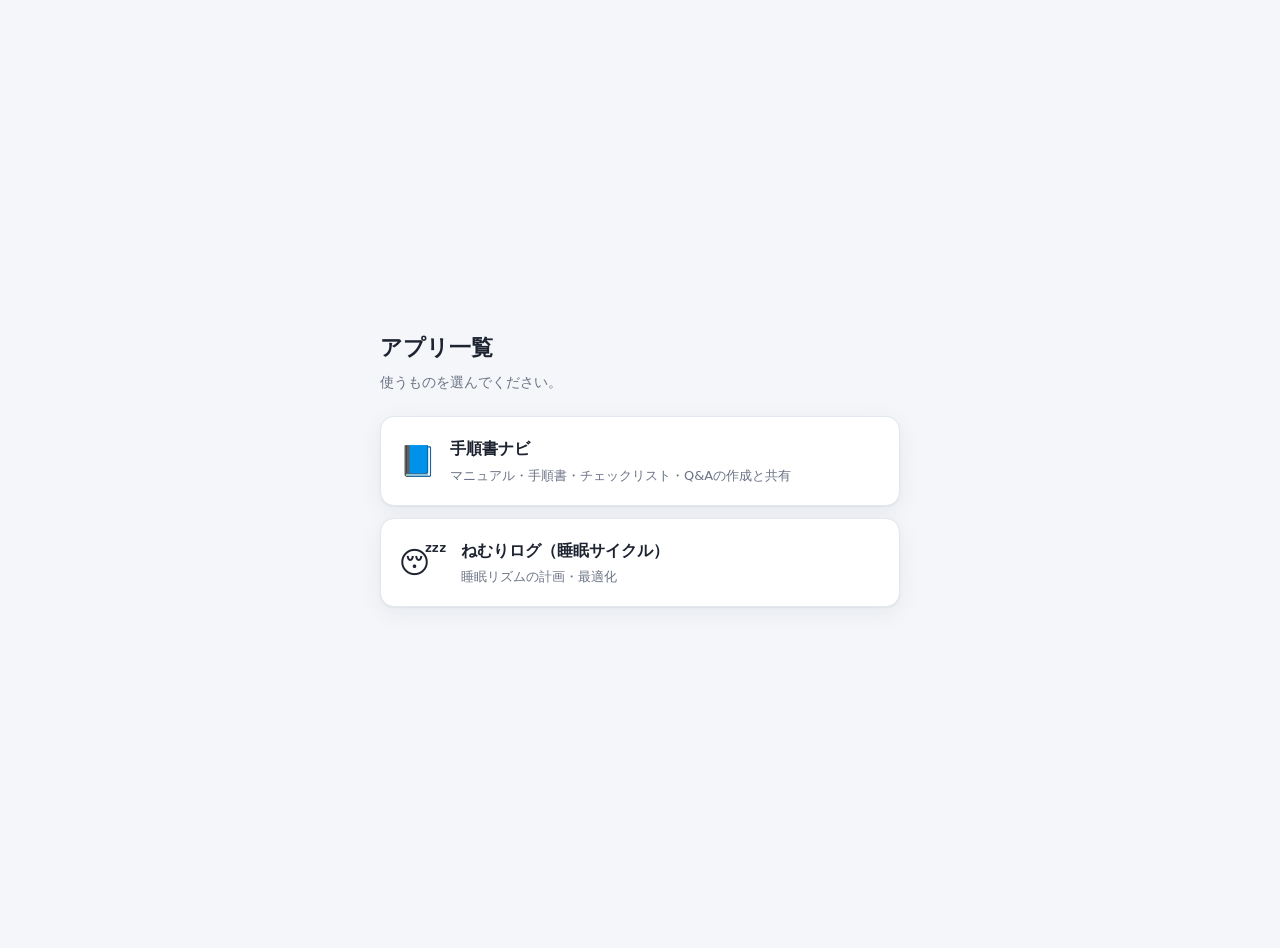
==== commit 9b261113: "Pagesを2アプリ構成に: /manual/(手順書ナビ) と /sleep/(ねむりログ) - 手順書ナビ(最新)を manual/ に配置 - 睡眠アプリ一式を sleep/ に配置 - トップ" ====
--- a/index.html
+++ b/index.html
@@ -3,1159 +3,28 @@
 <head>
 <meta charset="UTF-8">
 <meta name="viewport" content="width=device-width, initial-scale=1.0">
-<title>手順書ナビ — マニュアル・手順書作成システム</title>
+<title>アプリ一覧</title>
 <style>
-  :root{
-    --bg:#f4f6f9; --panel:#ffffff; --ink:#1d2330; --muted:#6b7385;
-    --line:#e3e7ee; --brand:#2f6df0; --brand-d:#1f4fc4; --brand-soft:#eaf1ff;
-    --ok:#1f9d57; --warn:#d98a00; --danger:#d64545;
-    --shadow:0 1px 2px rgba(20,30,60,.06),0 6px 24px rgba(20,30,60,.06);
-    --radius:12px;
-  }
-  *{box-sizing:border-box}
-  html,body{height:100%}
-  body{
-    margin:0; background:var(--bg); color:var(--ink);
-    font-family:system-ui,-apple-system,"Hiragino Sans","Hiragino Kaku Gothic ProN","Noto Sans JP","Yu Gothic",Meiryo,sans-serif;
-    line-height:1.7; -webkit-font-smoothing:antialiased;
-  }
-  button{font-family:inherit}
-  a{color:var(--brand-d)}
-  .app{display:grid; grid-template-columns:320px 1fr; grid-template-rows:56px 1fr; height:100vh}
-
-  .topbar{grid-column:1 / -1; display:flex; align-items:center; gap:10px; background:var(--panel); border-bottom:1px solid var(--line); padding:0 14px; z-index:20}
-  .hamb{display:none; border:1px solid var(--line); background:#fff; border-radius:9px; width:38px; height:38px; font-size:18px; cursor:pointer}
-  .logo{display:flex; align-items:center; gap:10px; font-weight:800; letter-spacing:.2px}
-  .logo .mark{width:28px;height:28px;border-radius:8px;background:linear-gradient(135deg,var(--brand),#7aa2ff); display:grid;place-items:center;color:#fff;font-size:15px}
-  .logo small{font-weight:600;color:var(--muted);font-size:12px}
-  .topbar .spacer{flex:1}
-  .btn{border:1px solid var(--line); background:#fff; color:var(--ink); padding:8px 13px; border-radius:9px; cursor:pointer; font-size:13.5px; font-weight:600; white-space:nowrap; transition:.12s; display:inline-flex; align-items:center; gap:6px}
-  .btn:hover{background:#f7f9fc; border-color:#d3d9e4}
-  .btn.primary{background:var(--brand); border-color:var(--brand); color:#fff}
-  .btn.primary:hover{background:var(--brand-d)}
-  .btn.ghost{border-color:transparent;background:transparent}
-  .btn.ghost:hover{background:#eef1f6}
-  .btn.danger{color:var(--danger);border-color:#f0d2d2}
-  .btn.danger:hover{background:#fdf2f2}
-  .btn:disabled{opacity:.45;cursor:not-allowed}
-  .btn .lbl-full{display:inline}
-
-  .sidebar{background:var(--panel); border-right:1px solid var(--line); overflow-y:auto; padding:14px 14px; display:flex; flex-direction:column; gap:13px}
-  .scrim{display:none}
-  .navseg{display:flex;gap:6px;background:#eef1f6;padding:4px;border-radius:10px}
-  .navseg button{flex:1;border:none;background:transparent;padding:8px;border-radius:7px;font-weight:700;font-size:13.5px;color:var(--muted);cursor:pointer}
-  .navseg button.active{background:#fff;color:var(--brand-d);box-shadow:var(--shadow)}
-  .search{position:relative}
-  .search input{width:100%; padding:11px 12px 11px 36px; border:1px solid var(--line); border-radius:10px; font-size:15px; background:#fbfcfe; outline:none}
-  .search input:focus{border-color:var(--brand); background:#fff; box-shadow:0 0 0 3px var(--brand-soft)}
-  .search .ico{position:absolute; left:11px; top:50%; transform:translateY(-50%); color:var(--muted)}
-  .filters{display:flex; flex-wrap:wrap; gap:6px}
-  .chip{border:1px solid var(--line); background:#fff; color:var(--muted); border-radius:999px; padding:5px 11px; font-size:12.5px; cursor:pointer; transition:.12s; font-weight:600}
-  .chip:hover{border-color:#c9d2e0}
-  .chip.active{background:var(--brand-soft); border-color:#bcd2ff; color:var(--brand-d)}
-  .sec-title{font-size:11px; font-weight:700; letter-spacing:.08em; color:var(--muted); text-transform:uppercase; margin:2px 4px}
-  .doclist{display:flex; flex-direction:column; gap:4px; flex:1}
-  .docgroup-label{font-size:11.5px;font-weight:700;color:var(--muted);margin:10px 4px 2px;display:flex;align-items:center;gap:6px}
-  .docitem{text-align:left; border:1px solid transparent; background:transparent; border-radius:10px; padding:9px 11px; cursor:pointer; transition:.1s; width:100%; display:flex; gap:9px; align-items:flex-start}
-  .docitem:hover{background:#f5f7fb}
-  .docitem.active{background:var(--brand-soft); border-color:#cfe0ff}
-  .docitem .di-ic{font-size:16px; line-height:1.5; flex:none}
-  .docitem .di-body{min-width:0; flex:1}
-  .docitem .t{font-weight:700; font-size:14px; display:block; color:var(--ink)}
-  .docitem .m{font-size:12px; color:var(--muted); margin-top:2px; display:block; overflow:hidden; text-overflow:ellipsis; white-space:nowrap}
-  .docitem mark{background:#fff2a8; padding:0 1px; border-radius:2px}
-  .empty-list{color:var(--muted); font-size:13px; text-align:center; padding:30px 10px}
-
-  .main{overflow-y:auto; padding:0; position:relative}
-  .reading{max-width:880px; margin:0 auto; padding:34px 40px 120px}
-
-  .breadcrumb{max-width:880px;margin:14px auto -8px;padding:0 40px}
-  .breadcrumb button{border:none;background:none;color:var(--brand-d);font-weight:700;font-size:13.5px;cursor:pointer;padding:0}
-  .breadcrumb button:hover{text-decoration:underline}
-
-  .doc-head{margin-bottom:6px}
-  .doc-badges{display:flex; gap:8px; align-items:center; margin-bottom:12px; flex-wrap:wrap}
-  .doc-type{display:inline-flex; align-items:center; gap:5px; font-size:12px; font-weight:700; color:var(--ink); background:#eef1f6; padding:4px 11px; border-radius:999px}
-  .doc-cat{display:inline-block; font-size:12px; font-weight:700; color:var(--brand-d); background:var(--brand-soft); padding:4px 11px; border-radius:999px}
-  .doc-title{font-size:30px; font-weight:800; line-height:1.3; margin:0 0 8px; letter-spacing:.01em}
-  .doc-desc{font-size:15.5px; color:var(--muted); margin:0 0 14px}
-  .doc-meta{display:flex; gap:14px; flex-wrap:wrap; align-items:center; font-size:12.5px; color:var(--muted); border-bottom:1px solid var(--line); padding-bottom:16px; margin-bottom:8px}
-  .tags{display:flex; gap:6px; flex-wrap:wrap}
-  .tag{font-size:12px; color:#54607a; background:#eef1f6; border-radius:6px; padding:2px 9px; cursor:pointer}
-  .tag:hover{background:#dfe5ee}
-  .doc-stale{display:inline-flex;align-items:center;font-size:12px;font-weight:800;color:#8a2b2b;background:#fdeeee;border:1px solid #f6cccc;padding:4px 11px;border-radius:999px}
-  .doc-history{margin-top:30px;border-top:1px solid var(--line);padding-top:14px;font-size:14px}
-  .doc-history summary{cursor:pointer;font-weight:700;color:var(--muted)}
-  .doc-history ul{margin:10px 0 0;padding-left:18px}
-  .doc-history li{margin:4px 0;color:#3a4256}
-  .doc-history .hd{color:var(--muted);font-size:12.5px;margin-right:6px}
-  .doc-actions{display:flex; gap:8px; margin-left:auto}
-
-  /* Checklist runner */
-  .runner{background:#fbfcfe;border:1px solid var(--line);border-radius:12px;padding:14px 16px;margin:18px 0 22px}
-  .rn-top{display:flex;justify-content:space-between;align-items:center;font-size:14px;margin-bottom:8px}
-  .pbar{height:9px;background:#e7ecf3;border-radius:6px;overflow:hidden}
-  .pbar-fill{height:100%;background:linear-gradient(90deg,var(--ok),#3ec97a);transition:width .25s;width:0}
-  .rn-actions{display:flex;gap:8px;margin-top:11px}
-  .rn-hist{margin-top:12px;border-top:1px dashed var(--line);padding-top:10px}
-  .rn-hist-t{font-size:11.5px;font-weight:700;color:var(--muted);margin-bottom:6px}
-  .rn-rec{display:flex;gap:12px;font-size:12.5px;color:#54607a;padding:3px 0}
-  .rn-rec span:first-child{flex:1;font-weight:600;color:var(--ink)}
-
-  .toc{background:#fbfcfe; border:1px solid var(--line); border-radius:12px; padding:14px 18px; margin:20px 0 26px}
-  .toc h4{margin:0 0 8px; font-size:12px; letter-spacing:.06em; color:var(--muted); text-transform:uppercase}
-  .toc ul{margin:0; padding:0; list-style:none}
-  .toc li{margin:4px 0}
-  .toc li.lvl2{margin-left:18px; font-size:.92em}
-  .toc a{color:var(--brand-d); text-decoration:none; font-weight:600; font-size:14px; cursor:pointer}
-  .toc a:hover{text-decoration:underline}
-
-  .block{margin:0 0 16px}
-  .doc-body .p{display:block}
-  .doc-body ul,.doc-body ol{margin:6px 0; padding-left:24px}
-  .doc-body li{margin:3px 0}
-  .doc-body code.ic{background:#eef1f6; border-radius:5px; padding:1px 6px; font-family:ui-monospace,Menlo,Consolas,monospace; font-size:.9em}
-  .b-heading{font-weight:800; margin:30px 0 12px; scroll-margin-top:70px; border-top:1px dashed var(--line); padding-top:22px}
-  .b-heading:first-child{border-top:none;padding-top:0}
-  .b-heading.lvl1{font-size:22px}
-  .b-heading.lvl2{font-size:18px; border-top:none; padding-top:6px; margin-top:18px; color:#33405c}
-  .b-text{font-size:16px; color:#2a3142}
-  .b-step{display:flex; gap:14px; align-items:flex-start; background:#fff; border:1px solid var(--line); border-radius:12px; padding:14px 16px; box-shadow:var(--shadow); scroll-margin-top:70px}
-  .b-step .num{flex:none; width:30px; height:30px; border-radius:50%; background:var(--brand); color:#fff; font-weight:800; display:grid; place-items:center; font-size:14px}
-  .b-step .body{flex:1; font-size:16px; padding-top:2px; min-width:0}
-  .callout{border-radius:12px; padding:13px 16px 13px 46px; position:relative; font-size:15px}
-  .callout::before{position:absolute; left:15px; top:12px; font-size:18px; line-height:1}
-  .callout.info{background:#eef4ff; border:1px solid #d3e2ff; color:#27406e}
-  .callout.info::before{content:"\2139\FE0F"}
-  .callout.tip{background:#ecfaf1; border:1px solid #c8ecd6; color:#1c5e39}
-  .callout.tip::before{content:"\1F4A1"}
-  .callout.warning{background:#fff6e6; border:1px solid #ffe1ad; color:#7a5200}
-  .callout.warning::before{content:"\26A0\FE0F"}
-  .callout.danger{background:#fdeeee; border:1px solid #f6cccc; color:#8a2b2b}
-  .callout.danger::before{content:"\1F6AB"}
-  .callout .lbl{font-weight:800; display:block; font-size:12.5px; margin-bottom:2px; opacity:.85}
-  .b-check{display:flex; gap:10px; align-items:flex-start; font-size:15.5px; padding:7px 12px; background:#fff; border:1px solid var(--line); border-radius:9px}
-  .b-check input{margin-top:5px; width:18px; height:18px; accent-color:var(--ok); cursor:pointer}
-  .b-check.done{background:#f6fbf8;border-color:#cde9d8}
-  .b-check.done .ck-text{color:var(--muted); text-decoration:line-through}
-  .b-img{margin:6px 0}
-  .b-img img{max-width:100%; border:1px solid var(--line); border-radius:10px; display:block}
-  .b-img figcaption{font-size:12.5px; color:var(--muted); margin-top:6px; text-align:center}
-  .b-code{background:#1c2230; color:#e6ebf5; border-radius:10px; padding:14px 16px; overflow-x:auto; font-family:ui-monospace,SFMono-Regular,Menlo,Consolas,monospace; font-size:13.5px; line-height:1.6; white-space:pre-wrap; word-break:break-word}
-  .b-field{border:1px solid var(--line); border-left:4px solid var(--brand); border-radius:10px; padding:11px 15px; background:#fff}
-  .b-field .bf-label{font-weight:800; font-size:13px; color:var(--brand-d); margin-bottom:3px}
-  .b-field .bf-body{font-size:15.5px}
-  .b-related{border:1px solid var(--line); border-radius:12px; padding:12px 16px; background:#fbfcfe}
-  .b-related .br-title{font-weight:800; font-size:13px; color:var(--muted); margin-bottom:6px}
-  .b-related ul{margin:0; padding-left:18px}
-  .b-related a{cursor:pointer; font-weight:600}
-  .b-related a:hover{text-decoration:underline}
-  .rel-item{display:flex; justify-content:space-between; align-items:center; gap:8px; background:#f6f8fb; border:1px solid var(--line); border-radius:8px; padding:7px 11px; margin-bottom:6px; font-size:14px}
-  .rel-add{width:100%; border:1px solid var(--line); border-radius:9px; padding:9px; font-size:14px; font-family:inherit}
-  .qahub{max-width:880px; margin:0 auto; padding:32px 40px 110px}
-  .qahub h2{font-size:24px; margin:0}
-  .qa-card{border:1px solid var(--line); border-radius:12px; margin-bottom:10px; background:#fff; overflow:hidden; box-shadow:var(--shadow)}
-  .qa-q-btn{width:100%; text-align:left; border:none; background:none; padding:14px 40px 14px 42px; position:relative; font-weight:700; font-size:15.5px; cursor:pointer; color:var(--ink); line-height:1.5}
-  .qa-q-btn::before{content:"Q"; position:absolute; left:16px; top:14px; color:var(--brand-d); font-weight:800}
-  .qa-q-btn::after{content:"▾"; position:absolute; right:16px; top:14px; color:var(--muted); transition:transform .15s}
-  .qa-card.open .qa-q-btn::after{transform:rotate(180deg)}
-  .qa-card:hover{border-color:#cfd8e6}
-  .qa-a-body{display:none; padding:2px 16px 14px 42px; font-size:15px; color:#2a3142; position:relative}
-  .qa-a-body::before{content:"A"; position:absolute; left:16px; top:2px; color:var(--muted); font-weight:800}
-  .qa-card.open .qa-a-body{display:block}
-  .qa-a-body .src{margin-top:10px; font-size:12.5px; color:var(--muted)}
-  .qa-a-body .src a{cursor:pointer; font-weight:600; color:var(--brand-d)}
-  .qa-a-body .src a:hover{text-decoration:underline}
-  @media (max-width:900px){ .qahub{padding:22px 16px 90px} }
-
-  /* Readability: font scale + reading width */
-  body{--rfs:16px}
-  body.fs-s{--rfs:15px}
-  body.fs-m{--rfs:16px}
-  body.fs-l{--rfs:18.5px}
-  .reading{max-width:760px}
-  .b-substep{display:flex; gap:12px; align-items:flex-start; margin-left:44px; background:#fbfcfe; border:1px solid var(--line); border-radius:10px; padding:10px 14px; scroll-margin-top:70px}
-  .b-substep .snum{flex:none; min-width:32px; height:24px; padding:0 7px; border-radius:6px; background:#dfe7f5; color:var(--brand-d); font-weight:800; display:grid; place-items:center; font-size:12px}
-  .b-substep .body{flex:1; min-width:0}
-  .chunk-hint{background:#ecfaf1; border:1px solid #c8ecd6; color:#1c5e39; border-radius:10px; padding:10px 13px; font-size:13px; margin:8px 0 2px; line-height:1.6}
-
-  /* Dark mode */
-  body.theme-dark{ --bg:#0f1420; --panel:#161d2b; --ink:#e7ebf3; --muted:#9aa6bd; --line:#2a3446; --brand:#5b8def; --brand-d:#a9c4ff; --brand-soft:#1b2740; --shadow:0 1px 2px rgba(0,0,0,.3),0 6px 24px rgba(0,0,0,.3) }
-  body.theme-dark .b-step,body.theme-dark .b-check,body.theme-dark .b-field,body.theme-dark .ed-block,body.theme-dark .modal,body.theme-dark .type-card,body.theme-dark .qa-card,body.theme-dark .store-status,body.theme-dark .btn,body.theme-dark .chip,body.theme-dark .search input,body.theme-dark .field input,body.theme-dark .field textarea,body.theme-dark .field select,body.theme-dark .ed-block textarea,body.theme-dark .ed-block input[type=text],body.theme-dark .ci-item,body.theme-dark .course-item{background:var(--panel); color:var(--ink)}
-  body.theme-dark .toc,body.theme-dark .runner,body.theme-dark .b-related,body.theme-dark .pv-pane,body.theme-dark .b-substep,body.theme-dark .ci-add select{background:#121a28}
-  body.theme-dark .doc-type,body.theme-dark .tag,body.theme-dark .b-term dt,body.theme-dark .b-table th,body.theme-dark .b-substep .snum{background:#222c40; color:var(--ink)}
-  body.theme-dark .b-table td{background:var(--panel)} body.theme-dark .b-table tr:nth-child(even) td{background:#1b2334}
-  body.theme-dark mark{background:#7a6a16; color:#fff}
-  body.theme-dark .b-qa .a{color:var(--ink)}
-
-  /* scale reading body text */
-  .doc-body .b-text,.doc-body .b-step .body,.doc-body .b-substep .body,.doc-body .callout,.doc-body .b-check,.doc-body .b-field .bf-body,.doc-body .b-qa .a,.doc-body .b-term dd{font-size:var(--rfs)}
-  .b-table{width:100%; border-collapse:collapse; font-size:14.5px; border-radius:10px; border:1px solid var(--line)}
-  .b-table th,.b-table td{border:1px solid var(--line); padding:9px 12px; text-align:left}
-  .b-table th{background:#f1f4f9; font-weight:700}
-  .b-table tr:nth-child(even) td{background:#fafbfd}
-  .b-qa{border:1px solid var(--line); border-radius:12px; overflow:hidden}
-  .b-qa .q{background:var(--brand-soft); color:var(--brand-d); font-weight:700; padding:11px 16px 11px 40px; position:relative}
-  .b-qa .q::before{content:"Q"; position:absolute; left:15px; font-weight:800}
-  .b-qa .a{padding:12px 16px 12px 40px; position:relative; font-size:15.5px}
-  .b-qa .a::before{content:"A"; position:absolute; left:15px; font-weight:800; color:var(--muted)}
-  .b-term{display:grid; grid-template-columns:170px 1fr; border:1px solid var(--line); border-radius:10px; overflow:hidden}
-  .b-term dt{background:#f6f8fb; font-weight:700; padding:11px 14px; margin:0; border-right:1px solid var(--line)}
-  .b-term dd{padding:11px 14px; margin:0; font-size:15px}
-  .b-branch{border:1px solid #d9c9f0; background:#f8f4ff; border-radius:12px; padding:14px 16px}
-  .b-branch .bq{font-weight:800; color:#5b34a8; margin-bottom:10px; padding-left:26px; position:relative}
-  .b-branch .bq::before{content:"\2754"; position:absolute; left:0}
-  .b-branch .branches{list-style:none; margin:0; padding:0; display:flex; flex-direction:column; gap:8px}
-  .b-branch .branches li{display:flex; gap:10px; align-items:center; background:#fff; border:1px solid #e7daf7; border-radius:9px; padding:9px 12px; flex-wrap:wrap}
-  .b-branch .cond{font-weight:700; background:#efe6fb; color:#5b34a8; padding:2px 10px; border-radius:6px; font-size:13.5px}
-  .b-branch .arrow{color:#9b7fce; font-weight:800}
-  .b-branch .act{flex:1; min-width:120px}
-
-  .welcome{max-width:640px; margin:7vh auto; text-align:center; padding:0 20px}
-  .welcome .big{width:72px;height:72px;border-radius:20px;background:linear-gradient(135deg,var(--brand),#7aa2ff); display:grid;place-items:center;color:#fff;font-size:34px;margin:0 auto 20px}
-  .welcome h2{font-size:24px;margin:0 0 8px}
-  .welcome p{color:var(--muted);font-size:15px;margin:0 auto 24px;max-width:480px}
-  .welcome .actions{display:flex;gap:10px;justify-content:center;flex-wrap:wrap}
-  .restore-banner{max-width:880px; margin:18px auto 0; background:#fff8e6; border:1px solid #ffe1ad; color:#7a5200; border-radius:11px; padding:12px 16px; display:flex; gap:12px; align-items:center; flex-wrap:wrap}
-  .restore-banner .rb-msg{flex:1; font-size:14px; font-weight:600}
-
-  .typepick{max-width:760px; margin:6vh auto; padding:0 20px}
-  .typepick h2{font-size:22px; margin:0 0 4px}
-  .typepick p{color:var(--muted); margin:0 0 22px}
-  .type-grid{display:grid; grid-template-columns:repeat(auto-fill,minmax(170px,1fr)); gap:12px}
-  .type-card{border:1px solid var(--line); background:#fff; border-radius:14px; padding:18px 16px; cursor:pointer; text-align:left; transition:.12s}
-  .type-card:hover{border-color:var(--brand); box-shadow:var(--shadow); transform:translateY(-2px)}
-  .type-card .tc-ic{font-size:26px}
-  .type-card .tc-name{font-weight:800; margin-top:8px; font-size:15px}
-  .type-card .tc-desc{font-size:12.5px; color:var(--muted); margin-top:3px; line-height:1.5}
-
-  /* Course view */
-  .course-progress{margin:14px 0 22px}
-  .course-progress .cp-top{display:flex;justify-content:space-between;align-items:center;font-size:14px;margin-bottom:8px;font-weight:600}
-  .course-item{display:flex; gap:13px; align-items:flex-start; background:#fff; border:1px solid var(--line); border-radius:12px; padding:13px 15px; margin-bottom:10px}
-  .course-item.done{background:#f6fbf8; border-color:#cde9d8}
-  .course-item .ci-no{flex:none; width:28px; height:28px; border-radius:50%; background:var(--brand-soft); color:var(--brand-d); font-weight:800; display:grid; place-items:center; font-size:13px}
-  .course-item.done .ci-no{background:var(--ok); color:#fff}
-  .course-item .ci-main{flex:1; min-width:0}
-  .course-item .open{font-weight:700; color:var(--ink); cursor:pointer; text-align:left; background:none; border:none; font-size:16px; padding:0}
-  .course-item .open:hover{color:var(--brand-d)}
-  .course-item .ci-ic{font-size:15px}
-  .course-item .note{font-size:13px; color:var(--muted); margin-top:3px}
-  .course-item .chk{flex:none; display:flex; align-items:center; gap:5px; font-size:12.5px; color:var(--muted); cursor:pointer; white-space:nowrap}
-  .course-item .chk input{width:20px;height:20px;accent-color:var(--ok);cursor:pointer}
-
-  /* Course editor */
-  .ci-item{display:flex; gap:10px; align-items:center; background:#fff; border:1px solid var(--line); border-radius:10px; padding:10px 12px; margin-bottom:8px}
-  .ci-item .ci-no{flex:none; width:24px;height:24px;border-radius:50%;background:var(--brand-soft);color:var(--brand-d);font-weight:800;display:grid;place-items:center;font-size:12px}
-  .ci-item .ci-main{flex:1; min-width:0}
-  .ci-item .ci-title{font-weight:700; font-size:14.5px}
-  .ci-item .ci-note{width:100%; border:1px solid var(--line); border-radius:7px; padding:6px 9px; font-size:13px; margin-top:5px; font-family:inherit}
-  .ci-item .iconbtn{border:1px solid var(--line); background:#fff; border-radius:8px; min-width:34px; height:32px; cursor:pointer; color:var(--muted)}
-  .ci-item .iconbtn:disabled{opacity:.35}
-  .ci-add{display:flex; gap:8px; margin-top:12px}
-  .ci-add select{flex:1; border:1px solid var(--line); border-radius:9px; padding:10px; font-size:14px; font-family:inherit}
-
-  .editor-tabs{display:none; gap:6px; padding:10px 16px 0; position:sticky; top:0; background:var(--bg); z-index:6}
-  .editor-tabs button{flex:1; border:1px solid var(--line); background:#fff; padding:10px; border-radius:10px 10px 0 0; font-weight:700; font-size:14px; cursor:pointer; color:var(--muted)}
-  .editor-tabs button.active{background:var(--panel); color:var(--brand-d); border-bottom-color:var(--panel)}
-  .editor-cols{display:flex; gap:0; align-items:stretch; min-height:calc(100vh - 56px)}
-  .ed-pane{flex:1 1 50%; min-width:0; padding:22px 28px 140px; overflow-y:auto}
-  .pv-pane{flex:1 1 50%; min-width:0; border-left:1px solid var(--line); background:#fbfcfe; overflow-y:auto}
-  .pv-pane .reading{padding:26px 30px 80px; max-width:none}
-  .pv-empty{color:var(--muted); text-align:center; padding:60px 20px; font-size:14px}
-  .ed-toolbar{position:sticky; top:0; background:rgba(255,255,255,.92); backdrop-filter:blur(4px); display:flex; gap:6px; padding:8px 0; margin-bottom:6px; flex-wrap:wrap; z-index:4; border-bottom:1px solid var(--line)}
-  .ed-toolbar button{border:1px solid var(--line); background:#fff; border-radius:8px; min-width:38px; height:34px; padding:0 10px; cursor:pointer; font-size:14px; font-weight:700}
-  .ed-toolbar button:hover{background:#f3f6fb}
-  .ed-toolbar .sep{width:1px; background:var(--line); margin:2px 4px}
-  .ed-row{display:flex; gap:12px; flex-wrap:wrap; margin-bottom:13px}
-  .field{flex:1; min-width:180px; display:flex; flex-direction:column; gap:5px}
-  .field label{font-size:12px; font-weight:700; color:var(--muted)}
-  .field input, .field textarea, .field select{border:1px solid var(--line); border-radius:10px; padding:11px 12px; font-size:15px; font-family:inherit; background:#fff; outline:none; width:100%}
-  .field input:focus, .field textarea:focus, .field select:focus{border-color:var(--brand); box-shadow:0 0 0 3px var(--brand-soft)}
-  .ed-blocks{display:flex; flex-direction:column; gap:12px; margin-top:8px}
-  .ed-block{border:1px solid var(--line); border-radius:12px; background:#fff; padding:12px; transition:box-shadow .12s}
-  .ed-block.dragging{opacity:.5}
-  .ed-block.drag-over{box-shadow:0 0 0 2px var(--brand)}
-  .ed-block .bhead{display:flex; align-items:center; gap:8px; margin-bottom:9px}
-  .ed-block .drag-h{cursor:grab; color:#b8c0cf; font-size:15px; user-select:none; padding:0 2px}
-  .ed-block .btype{font-size:12px; font-weight:800; color:var(--brand-d); background:var(--brand-soft); padding:3px 9px; border-radius:6px}
-  .ed-block .bspacer{flex:1}
-  .ed-block .iconbtn{border:1px solid var(--line); background:#fff; border-radius:8px; min-width:36px; height:34px; cursor:pointer; color:var(--muted); font-size:14px; font-weight:700}
-  .ed-block .iconbtn:hover{background:#f5f7fb; color:var(--ink)}
-  .ed-block .iconbtn:disabled{opacity:.35}
-  .ed-block textarea, .ed-block input[type=text]{width:100%; border:1px solid var(--line); border-radius:9px; padding:10px 11px; font-size:15px; font-family:inherit; resize:vertical; min-height:46px}
-  .ed-block textarea:focus, .ed-block input[type=text]:focus{border-color:var(--brand); outline:none; box-shadow:0 0 0 3px var(--brand-soft)}
-  .ed-block .row2{display:flex; gap:8px; margin-bottom:8px}
-  .ed-block .mini{font-size:11.5px; color:var(--muted); margin:2px 0 6px}
-  .ed-block .img-preview{max-width:170px; max-height:130px; border-radius:8px; border:1px solid var(--line); margin-top:8px; display:block}
-  .branch-opt{display:flex; gap:8px; margin-bottom:7px; align-items:center}
-  .branch-opt input{min-height:auto !important; height:40px}
-  .branch-opt .c{flex:0 0 38%}
-  .branch-opt .a{flex:1}
-  .branch-opt .rm{flex:none; border:1px solid var(--line); background:#fff; border-radius:8px; width:38px; height:40px; cursor:pointer; color:var(--muted)}
-  .add-bar{margin-top:16px; padding-top:14px; border-top:1px dashed var(--line)}
-  .add-bar .lbl{font-size:12px;font-weight:700;color:var(--muted); display:block; margin-bottom:8px}
-  .add-grid{display:flex; gap:7px; flex-wrap:wrap}
-  .addbtn{border:1px dashed #c4cede; background:#fbfcff; color:var(--brand-d); border-radius:9px; padding:9px 13px; font-size:13.5px; font-weight:700; cursor:pointer}
-  .addbtn:hover{background:var(--brand-soft); border-color:var(--brand)}
-  .ed-footer{position:sticky; bottom:0; background:linear-gradient(transparent,var(--panel) 22px,var(--panel)); padding:14px 0 8px; display:flex; gap:10px; justify-content:flex-end; margin-top:14px; align-items:center}
-  .ed-footer .save-state{margin-right:auto; font-size:12px; color:var(--muted)}
-
-  .toast{position:fixed; bottom:22px; left:50%; transform:translateX(-50%) translateY(20px); background:var(--ink); color:#fff; padding:11px 20px; border-radius:10px; font-size:13.5px; font-weight:600; opacity:0; pointer-events:none; transition:.25s; z-index:50; box-shadow:0 8px 30px rgba(0,0,0,.25)}
-  .toast.show{opacity:1; transform:translateX(-50%) translateY(0)}
-
-  .store-status{display:inline-flex;align-items:center;gap:7px;border:1px solid var(--line);background:#fff;border-radius:9px;padding:7px 12px;cursor:pointer;font-size:13px;font-weight:700;color:var(--ink);white-space:nowrap;max-width:200px;overflow:hidden}
-  .store-status:hover{background:#f7f9fc;border-color:#d3d9e4}
-  .store-status .dot{width:9px;height:9px;border-radius:50%;background:#c2c9d4;flex:none}
-  .store-status.on .dot{background:var(--ok);box-shadow:0 0 0 3px rgba(31,157,87,.15)}
-  .store-status #storeLabel{overflow:hidden;text-overflow:ellipsis}
-  .modal-scrim{position:fixed;inset:0;background:rgba(15,20,35,.45);z-index:60;display:flex;align-items:center;justify-content:center;padding:20px}
-  .modal{background:#fff;border-radius:16px;max-width:520px;width:100%;padding:22px 22px 20px;box-shadow:0 20px 60px rgba(0,0,0,.3)}
-  .modal h3{margin:0 0 8px;font-size:18px}
-  .modal p{color:#3a4256;font-size:13.5px;margin:0 0 14px;line-height:1.75}
-  .modal code{background:#eef1f6;border-radius:5px;padding:1px 6px;font-family:ui-monospace,Menlo,Consolas,monospace;font-size:.9em}
-  .modal .m-status{background:#f6f8fb;border:1px solid var(--line);border-radius:10px;padding:11px 13px;font-size:13.5px;margin-bottom:14px;line-height:1.7}
-  .modal .m-actions{display:flex;gap:8px;flex-wrap:wrap}
-  .modal .hint{font-size:12px;color:var(--muted);margin-top:14px;line-height:1.7;border-top:1px dashed var(--line);padding-top:12px}
-
-  @media (max-width:900px){ .store-status #storeLabel{display:none} .store-status{padding:7px 9px} }
-
-  @media (max-width:900px){
-    .app{grid-template-columns:1fr}
-    .hamb{display:block}
-    .logo small{display:none}
-    .sidebar{position:fixed; top:56px; left:0; bottom:0; width:84%; max-width:330px; z-index:30; transform:translateX(-105%); transition:transform .22s; box-shadow:0 10px 40px rgba(0,0,0,.18)}
-    .app.nav-open .sidebar{transform:translateX(0)}
-    .app.nav-open .scrim{display:block; position:fixed; inset:56px 0 0 0; background:rgba(15,20,35,.4); z-index:25}
-    .reading{padding:22px 18px 90px}
-    .breadcrumb{padding:0 18px}
-    .editor-tabs{display:flex}
-    .editor-cols{display:block; min-height:0}
-    .ed-pane, .pv-pane{padding:16px 16px 120px; border-left:none}
-    .editor-wrap[data-tab="edit"] .pv-pane{display:none}
-    .editor-wrap[data-tab="preview"] .ed-pane{display:none}
-    .pv-pane .reading{padding:18px 16px 60px}
-    .doc-actions{width:100%; margin-left:0}
-    .btn .lbl-full{display:none}
-  }
-  @media print{
-    .topbar,.sidebar,.scrim,.toc,.doc-actions,.editor-tabs,.ed-pane,.ed-toolbar,.runner,.breadcrumb{display:none !important}
-    .app{display:block;height:auto}
-    .main{overflow:visible}
-    .reading{max-width:none;padding:0}
-    .b-step,.b-check,.b-img img{box-shadow:none}
-    body{background:#fff}
-    .b-heading{page-break-after:avoid}
-    .b-step,.callout,.b-qa,.b-branch{page-break-inside:avoid}
-  }
+  body{font-family:system-ui,-apple-system,"Hiragino Sans","Noto Sans JP",Meiryo,sans-serif;
+    background:#f4f6f9;color:#1d2330;margin:0;display:grid;place-items:center;min-height:100vh;padding:24px;line-height:1.7}
+  .wrap{max-width:520px;width:100%}
+  .h{font-size:22px;font-weight:800;margin:0 0 4px}
+  .s{color:#6b7385;margin:0 0 22px;font-size:14px}
+  a.card{display:flex;gap:14px;align-items:center;text-decoration:none;color:#1d2330;background:#fff;
+    border:1px solid #e3e7ee;border-radius:14px;padding:18px;margin-bottom:12px;
+    box-shadow:0 1px 2px rgba(20,30,60,.06),0 6px 24px rgba(20,30,60,.06);transition:.12s}
+  a.card:hover{border-color:#2f6df0;transform:translateY(-2px)}
+  .ic{font-size:30px;flex:none}
+  .t{font-weight:800;display:block}
+  .d{font-size:13px;color:#6b7385;margin-top:2px;display:block}
 </style>
 </head>
 <body>
-<div class="app" id="app">
-  <header class="topbar">
-    <button class="hamb" id="hamb" title="一覧">☰</button>
-    <div class="logo"><span class="mark">📘</span><div>手順書ナビ<br><small>マニュアル・手順書作成システム</small></div></div>
-    <div class="spacer"></div>
-    <button class="btn ghost" id="btnView" title="表示設定（文字サイズ・配色）">🌓<span class="lbl-full"> 表示</span></button>
-    <button class="store-status" id="btnStore" title="データの保存先"><span class="dot"></span><span id="storeLabel">保存先</span></button>
-    <button class="btn ghost" id="btnImport" title="JSONを読み込む">📥<span class="lbl-full"> 読込</span></button>
-    <button class="btn ghost" id="btnExport" title="JSONに書き出す">📤<span class="lbl-full"> 書出</span></button>
-    <button class="btn ghost" id="btnPrint" title="印刷 / PDF" disabled>🖨️<span class="lbl-full"> 印刷</span></button>
-    <button class="btn primary" id="btnNew">＋<span class="lbl-full"> 新規作成</span></button>
-  </header>
-
-  <div class="scrim" id="scrim"></div>
-
-  <aside class="sidebar" id="sidebar">
-    <div class="navseg" id="navseg">
-      <button data-nav="docs" class="active">📄 文書</button>
-      <button data-nav="courses">🎓 コース</button>
-      <button data-nav="qa">❓ Q&amp;A</button>
-    </div>
-    <div id="docFilters">
-      <div class="search" style="margin-bottom:13px"><span class="ico">🔍</span><input id="search" type="search" placeholder="キーワードで検索（本文も対象）"></div>
-      <div style="margin-bottom:13px"><div class="sec-title">種類</div><div class="filters" id="typeFilters"></div></div>
-      <div><div class="sec-title">カテゴリ</div><div class="filters" id="cats"></div></div>
-    </div>
-    <div class="doclist" id="doclist"></div>
-  </aside>
-
-  <main class="main" id="main"></main>
-</div>
-
-<input type="file" id="fileInput" accept="application/json,.json" hidden>
-<div id="modalRoot"></div>
-<div class="toast" id="toast"></div>
-
-<script>
-"use strict";
-(function(){
-  const STORE_KEY = "tejunsho-navi-v1";
-  const LOCAL_KEY = "tejunsho-navi-local-v1";
-  const DRAFT_KEY = "tejunsho-navi-draft-v2";
-  const SETTINGS_KEY = "tejunsho-navi-settings-v1";
-  let settings = {fontScale:"m", theme:"light"};
-  function loadSettings(){ try{ const r=localStorage.getItem(SETTINGS_KEY); if(r) settings=Object.assign(settings,JSON.parse(r)); }catch(e){} }
-  function saveSettings(){ try{ localStorage.setItem(SETTINGS_KEY, JSON.stringify(settings)); }catch(e){} }
-  function applySettings(){ const b=document.body; b.classList.remove("fs-s","fs-m","fs-l"); b.classList.add("fs-"+(settings.fontScale||"m")); b.classList.toggle("theme-dark", settings.theme==="dark"); }
-
-  const DOC_TYPES = {
-    procedure:{label:"手順書",      icon:"📋", desc:"番号付きの作業手順を順を追って。"},
-    workflow: {label:"ワークフロー", icon:"🔀", desc:"条件分岐を含む業務の流れ。"},
-    manual:   {label:"マニュアル",   icon:"📖", desc:"章立てで体系的にまとめた解説書。"},
-    checklist:{label:"チェックリスト",icon:"✅", desc:"確認項目を漏れなく点検。"},
-    faq:      {label:"FAQ",          icon:"❓", desc:"よくある質問と回答。"},
-    glossary: {label:"用語集",       icon:"📚", desc:"専門用語と意味の一覧。"},
-    general:  {label:"一般文書",     icon:"📄", desc:"自由形式のメモ・案内。"}
-  };
-  const BLOCK_TYPES = {
-    heading:{label:"見出し",  icon:"H"}, text:{label:"本文", icon:"¶"}, field:{label:"記入欄", icon:"▤"},
-    step:{label:"手順ステップ", icon:"1."}, substep:{label:"サブステップ", icon:"a."}, callout:{label:"注記/注意", icon:"!"}, check:{label:"チェック項目", icon:"☑"},
-    branch:{label:"分岐", icon:"🔀"}, qa:{label:"Q&A", icon:"Q"}, term:{label:"用語", icon:"語"},
-    table:{label:"表", icon:"⊞"}, related:{label:"関連文書", icon:"🔗"}, image:{label:"画像", icon:"🖼"}, code:{label:"コード/コマンド", icon:"</>"}
-  };
-
-  /* ---------- State ---------- */
-  let docs = [], courses = [];
-  let currentId = null, currentCourseId = null, viewFromCourse = null;
-  let mode = "welcome";       // welcome | view | edit | typepick | course | courseEdit
-  let navView = "docs";       // docs | courses | qa
-  let qaQuery = "";
-  let query = "", activeCat = "すべて", activeType = "すべて", activeTag = "";
-  let draft = null, courseDraft = null, lastFocused = null;
-
-  /* local per-user state (checks / records / course progress) */
-  let local = {checks:{}, records:{}, course:{}, viewerName:""};
-
-  /* shared data-file (File System Access) */
-  const FSA = (typeof window!=="undefined") && ("showOpenFilePicker" in window) && window.isSecureContext;
-  let fileHandle = null;     // connected FileSystemFileHandle
-  let pendingHandle = null;  // remembered handle awaiting permission re-grant
-  let loadedVersion = 0;     // meta.version we last read from file
-  let writeTimer = null;
-
-  /* ---------- Persistence ---------- */
-  const uid = () => Date.now().toString(36) + Math.random().toString(36).slice(2,7);
-  function ensureBids(blocks){ (blocks||[]).forEach(b=>{ if(!b.bid) b.bid=uid(); }); }
-  function load(){
-    let parsed=null;
-    try{ const raw=localStorage.getItem(STORE_KEY); if(raw) parsed=JSON.parse(raw); }catch(e){ console.warn(e); }
-    if(parsed){
-      if(Array.isArray(parsed)){ docs=parsed; courses=[]; } else { docs=parsed.docs||[]; courses=parsed.courses||[]; }
-    } else {
-      docs = seedDocs();
-      courses = [{ id:uid(), title:"新人オンボーディング（配属初日）",
-        description:"配属初日に、上から順に読んでください。読み終えたら「完了」を押すと進み具合が分かります。",
-        items: ["この手順書ナビの使い方","来客対応の基本手順","電話の取り次ぎフロー","開店前チェックリスト"]
-          .map(t=>{ const d=docs.find(x=>x.title===t); return d?{docId:d.id,note:""}:null; }).filter(Boolean) }];
-    }
-    docs.forEach(d=>ensureBids(d.blocks));
-    loadLocal();
-    if(!parsed) save();
-  }
-  function saveLocalCache(){ try{ localStorage.setItem(STORE_KEY, JSON.stringify({docs,courses})); }
-    catch(e){ toast("保存に失敗（容量超過の可能性）。画像を減らすか書出でバックアップを"); } }
-  function save(){ saveLocalCache(); scheduleFileWrite(); }
-  function loadLocal(){ try{ const r=localStorage.getItem(LOCAL_KEY); if(r) local=Object.assign(local,JSON.parse(r)); }catch(e){} }
-  function saveLocal(){ try{ localStorage.setItem(LOCAL_KEY, JSON.stringify(local)); }catch(e){} }
-
-  function saveDraftAuto(){ if(!draft) return;
-    try{ localStorage.setItem(DRAFT_KEY, JSON.stringify({draft,t:Date.now()})); }catch(e){}
-    const st=document.querySelector(".save-state"); if(st) st.textContent="下書き自動保存済み "+new Date().toLocaleTimeString("ja-JP",{hour:"2-digit",minute:"2-digit"}); }
-  function clearDraftAuto(){ try{ localStorage.removeItem(DRAFT_KEY); }catch(e){} }
-  function getStoredDraft(){ try{ const r=localStorage.getItem(DRAFT_KEY); return r?JSON.parse(r):null; }catch(e){ return null; } }
-
-  /* check / record / course-progress helpers (per-user, local) */
-  function getCheck(docId,bid){ return !!(local.checks[docId] && local.checks[docId][bid]); }
-  function setCheck(docId,bid,v){ (local.checks[docId]=local.checks[docId]||{})[bid]=v; saveLocal(); }
-  function resetChecks(docId){ delete local.checks[docId]; saveLocal(); }
-  function checkStats(d){ const ids=(d.blocks||[]).filter(b=>b.type==="check").map(b=>b.bid);
-    return {total:ids.length, done:ids.filter(id=>getCheck(d.id,id)).length}; }
-  function addRecord(docId,rec){ (local.records[docId]=local.records[docId]||[]).unshift(rec); saveLocal(); }
-  function getRecords(docId){ return local.records[docId]||[]; }
-  function courseDone(cid,docId){ return !!(local.course[cid] && local.course[cid][docId]); }
-  function setCourseDone(cid,docId,v){ (local.course[cid]=local.course[cid]||{})[docId]=v; saveLocal(); }
-
-  /* ---------- Text + markdown-lite ---------- */
-  const esc = s => String(s==null?"":s).replace(/[&<>"]/g, c => ({"&":"&amp;","<":"&lt;",">":"&gt;",'"':"&quot;"}[c]));
-  function escapeReg(s){ return s.replace(/[.*+?^${}()|[\]\\]/g,"\\$&"); }
-  function inlineMd(s){
-    s=s.replace(/\*\*([^*\n]+)\*\*/g,"<strong>$1</strong>");
-    s=s.replace(/(^|[^*])\*([^*\n]+)\*/g,"$1<em>$2</em>");
-    s=s.replace(/`([^`\n]+)`/g,'<code class="ic">$1</code>');
-    s=s.replace(/\[([^\]]+)\]\((https?:\/\/[^)\s]+)\)/g,'<a href="$2" target="_blank" rel="noopener">$1</a>');
-    return s;
-  }
-  function fmt(text){
-    const lines=esc(text).split(/\n/); let html=""; let i=0;
-    while(i<lines.length){ const ln=lines[i];
-      if(/^\s*[-・]\s+/.test(ln)){ const items=[]; while(i<lines.length&&/^\s*[-・]\s+/.test(lines[i])){ items.push(lines[i].replace(/^\s*[-・]\s+/,"")); i++; } html+="<ul>"+items.map(t=>"<li>"+inlineMd(t)+"</li>").join("")+"</ul>"; }
-      else if(/^\s*\d+[.)]\s+/.test(ln)){ const items=[]; while(i<lines.length&&/^\s*\d+[.)]\s+/.test(lines[i])){ items.push(lines[i].replace(/^\s*\d+[.)]\s+/,"")); i++; } html+="<ol>"+items.map(t=>"<li>"+inlineMd(t)+"</li>").join("")+"</ol>"; }
-      else { const para=[]; while(i<lines.length&&lines[i].trim()!==""&&!/^\s*[-・]\s+/.test(lines[i])&&!/^\s*\d+[.)]\s+/.test(lines[i])){ para.push(lines[i]); i++; } if(para.length) html+='<span class="p">'+para.map(inlineMd).join("<br>")+"</span>"; else i++; }
-    }
-    return html;
-  }
-  function hlWith(html,q){ if(!q) return html; const re=new RegExp("("+escapeReg(esc(q))+")","gi");
-    return html.split(/(<[^>]+>)/).map(seg=> seg.charAt(0)==="<"?seg:seg.replace(re,"<mark>$1</mark>")).join(""); }
-  function hl(html){ return hlWith(html, query); }
-  const fmtHL = t => hl(fmt(t));
-
-  /* ---------- Derived ---------- */
-  function categories(){ const set=new Set(docs.map(d=>d.category).filter(Boolean));
-    return ["すべて", ...[...set].sort((a,b)=>a.localeCompare(b,"ja"))]; }
-  function docText(d){ const parts=[d.title,d.description,d.category,d.owner,(d.tags||[]).join(" ")];
-    (d.blocks||[]).forEach(b=>{ parts.push(b.text,b.caption,b.q,b.a,b.term,b.desc,b.label); (b.options||[]).forEach(o=>parts.push(o.c,o.a)); });
-    return parts.filter(Boolean).join(" ").toLowerCase(); }
-  function filteredDocs(){ return docs.filter(d=>{
-    if(activeCat!=="すべて"&&d.category!==activeCat) return false;
-    if(activeType!=="すべて"&&(d.type||"general")!==activeType) return false;
-    if(activeTag&&!(d.tags||[]).includes(activeTag)) return false;
-    if(query&&!docText(d).includes(query.toLowerCase())) return false; return true; }); }
-  function snippet(d){ if(!query) return ""; const q=query.toLowerCase();
-    const fields=[]; (d.blocks||[]).forEach(b=>{ [b.text,b.q,b.a,b.term,b.desc,b.label,b.caption].forEach(x=>{ if(x) fields.push(x); }); });
-    fields.unshift(d.description||""); for(const f of fields){ const i=f.toLowerCase().indexOf(q); if(i>=0){ const s=Math.max(0,i-18); return (s>0?"…":"")+f.slice(s,i+q.length+30)+"…"; } } return ""; }
-
-  /* ---------- Sidebar ---------- */
-  function renderSidebar(){
-    document.querySelectorAll("#navseg button").forEach(b=>b.classList.toggle("active",b.dataset.nav===navView));
-    document.getElementById("docFilters").style.display = navView==="docs"?"":"none";
-    const box=document.getElementById("doclist");
-    if(navView==="courses"){ renderCourseList(box); return; }
-    if(navView==="qa"){ box.innerHTML='<div class="empty-list">右側で質問を検索できます。<br>全文書のQ&amp;Aをまとめて探せます。</div>'; return; }
-
-    const usedTypes=new Set(docs.map(d=>d.type||"general"));
-    document.getElementById("typeFilters").innerHTML =
-      ['<button class="chip '+(activeType==="すべて"?"active":"")+'" data-type="すべて">すべて</button>']
-      .concat(Object.keys(DOC_TYPES).filter(t=>usedTypes.has(t)).map(t=>
-        '<button class="chip '+(activeType===t?"active":"")+'" data-type="'+t+'">'+DOC_TYPES[t].icon+" "+DOC_TYPES[t].label+"</button>")).join("");
-    document.getElementById("cats").innerHTML = categories().map(c=>
-      '<button class="chip '+(c===activeCat?"active":"")+'" data-cat="'+esc(c)+'">'+esc(c)+"</button>").join("");
-
-    const list=filteredDocs();
-    const tagChip = activeTag ? '<div style="margin:0 2px 8px"><button class="chip active" id="clearTag">絞り込み中: #'+esc(activeTag)+' ✕</button></div>' : "";
-    if(!list.length){ box.innerHTML=tagChip+'<div class="empty-list">'+((query||activeCat!=="すべて"||activeType!=="すべて"||activeTag)?"該当する文書がありません":"まだ文書がありません。<br>「＋ 新規作成」から作りましょう。")+"</div>"; bindClearTag(); return; }
-    const groups={}; list.forEach(d=>{ const c=d.category||"未分類"; (groups[c]=groups[c]||[]).push(d); });
-    let html=tagChip;
-    Object.keys(groups).sort((a,b)=>a.localeCompare(b,"ja")).forEach(cat=>{
-      html+='<div class="docgroup-label">'+esc(cat)+"</div>";
-      groups[cat].forEach(d=>{ const tdef=DOC_TYPES[d.type||"general"]; const steps=(d.blocks||[]).filter(b=>b.type==="step").length;
-        const sn=snippet(d);
-        const meta=sn || [tdef?tdef.label:"", steps?steps+"ステップ":"", (d.tags||[]).slice(0,2).map(t=>"#"+t).join(" ")].filter(Boolean).join(" ・ ");
-        html+='<button class="docitem '+(d.id===currentId&&mode==="view"?"active":"")+'" data-id="'+d.id+'"><span class="di-ic">'+(tdef?tdef.icon:"📄")+'</span><span class="di-body"><span class="t">'+hl(esc(d.title||"（無題）"))+'</span><span class="m">'+hl(esc(meta||d.description||""))+"</span></span></button>"; });
-    });
-    box.innerHTML=html; bindClearTag();
-  }
-  function bindClearTag(){ const c=document.getElementById("clearTag"); if(c) c.onclick=()=>{ activeTag=""; renderSidebar(); }; }
-  function renderCourseList(box){
-    let html='<button class="btn primary" id="newCourse" style="width:100%;margin-bottom:10px">＋ 新しいコース</button>';
-    if(!courses.length) html+='<div class="empty-list">コースがありません。<br>「配属初日に読むセット」のような<br>読む順・必読リストを作れます。</div>';
-    else html+=courses.map(c=>{ const items=c.items||[]; const done=items.filter(it=>courseDone(c.id,it.docId)).length;
-      return '<button class="docitem '+(c.id===currentCourseId&&mode==="course"?"active":"")+'" data-cid="'+c.id+'"><span class="di-ic">🎓</span><span class="di-body"><span class="t">'+hl(esc(c.title))+'</span><span class="m">'+done+" / "+items.length+" 完了</span></span></button>"; }).join("");
-    box.innerHTML=html;
-    const nc=document.getElementById("newCourse"); if(nc) nc.onclick=()=>{ closeNav(); openCourseEditor(null); };
-  }
-
-  /* ---------- Shared body renderer ---------- */
-  function buildToc(blocks){
-    const hs=[]; blocks.forEach((b,i)=>{ if(b.type==="heading"&&(b.text||"").trim()) hs.push({i,level:b.level||1,text:b.text}); });
-    if(hs.length<2) return "";
-    return '<nav class="toc"><h4>目次</h4><ul>'+hs.map(h=>'<li class="lvl'+(h.level||1)+'"><a data-jump="blk-'+h.i+'">'+esc(h.text)+"</a></li>").join("")+"</ul></nav>";
-  }
-  function renderBlocks(blocks, ctx){
-    let stepNo=0, subNo=0;
-    return blocks.map((b,i)=>{ switch(b.type){
-      case "heading":{ const lv=b.level||1; const tag=lv===2?"h4":"h3"; return "<"+tag+' class="block b-heading lvl'+lv+'" id="blk-'+i+'">'+hl(inlineMd(esc(b.text)))+"</"+tag+">"; }
-      case "text": return '<div class="block b-text">'+fmtHL(b.text)+"</div>";
-      case "substep":{ subNo++; const letter=String.fromCharCode(96+Math.min(subNo,26)); return '<div class="block b-substep"><div class="snum">'+(stepNo?stepNo+"-":"")+letter+'</div><div class="body">'+fmtHL(b.text)+"</div></div>"; }
-      case "field": return (b.label||b.text)?'<div class="block b-field"><div class="bf-label">'+hl(esc(b.label||""))+'</div><div class="bf-body">'+(fmtHL(b.text)||'<span style="color:var(--muted)">（未記入）</span>')+"</div></div>":"";
-      case "related":{ const ids=(b.ids||[]).filter(id=>docs.find(x=>x.id===id)); if(!ids.length) return "";
-        return '<div class="block b-related"><div class="br-title">🔗 関連する文書</div><ul>'+ids.map(id=>{ const dd=docs.find(x=>x.id===id); const ic=DOC_TYPES[dd.type||"general"].icon; return '<li><a data-godoc="'+id+'">'+ic+" "+esc(dd.title)+"</a></li>"; }).join("")+"</ul></div>"; }
-      case "step":{ stepNo++; subNo=0; return '<div class="block b-step" id="blk-'+i+'"><div class="num">'+stepNo+'</div><div class="body">'+fmtHL(b.text)+"</div></div>"; }
-      case "callout":{ const v=b.variant||"info"; const L={info:"メモ",tip:"ヒント",warning:"注意",danger:"禁止/危険"}; return '<div class="block callout '+v+'"><span class="lbl">'+L[v]+"</span>"+fmtHL(b.text)+"</div>"; }
-      case "check":{ const checked = ctx&&ctx.docId ? getCheck(ctx.docId,b.bid) : false;
-        return '<label class="block b-check'+(checked?" done":"")+'" data-bid="'+(b.bid||"")+'"><input type="checkbox" '+(checked?"checked":"")+'><span class="ck-text">'+fmtHL(b.text)+"</span></label>"; }
-      case "branch":{ const opts=(b.options||[]).filter(o=>(o.c||o.a));
-        return '<div class="block b-branch"><div class="bq">'+hl(esc(b.text||"条件を選んでください"))+'</div><ul class="branches">'+opts.map(o=>'<li><span class="cond">'+hl(esc(o.c||""))+'</span><span class="arrow">→</span><span class="act">'+fmtHL(o.a||"")+"</span></li>").join("")+"</ul></div>"; }
-      case "qa": return '<div class="block b-qa"><div class="q">'+fmtHL(b.q||"")+'</div><div class="a">'+fmtHL(b.a||"")+"</div></div>";
-      case "term": return '<dl class="block b-term"><dt>'+hl(esc(b.term||""))+"</dt><dd>"+fmtHL(b.desc||"")+"</dd></dl>";
-      case "table": return renderTable(b.text);
-      case "image": return b.data?'<figure class="block b-img"><img src="'+b.data+'" alt="'+esc(b.caption||"")+'">'+(b.caption?'<figcaption>'+hl(esc(b.caption))+"</figcaption>":"")+"</figure>":"";
-      case "code": return '<pre class="block b-code">'+esc(b.text)+"</pre>";
-      default: return "";
-    } }).join("");
-  }
-  function renderTable(text){
-    const rows=String(text||"").split(/\n/).map(r=>r.trim()).filter(Boolean).map(r=>r.split("|").map(c=>c.trim()));
-    if(!rows.length) return "";
-    const head=rows[0], body=rows.slice(1);
-    let h='<table class="block b-table"><thead><tr>'+head.map(c=>"<th>"+hl(inlineMd(esc(c)))+"</th>").join("")+"</tr></thead>";
-    if(body.length) h+="<tbody>"+body.map(r=>"<tr>"+r.map(c=>"<td>"+hl(inlineMd(esc(c)))+"</td>").join("")+"</tr>").join("")+"</tbody>";
-    return h+"</table>";
-  }
-  function docBodyHTML(d, ctx){ const body=renderBlocks(d.blocks||[], ctx);
-    return buildToc(d.blocks||[]) + '<div class="doc-body">'+(body||'<p class="b-text" style="color:var(--muted)">（本文がありません）</p>')+"</div>"; }
-
-  /* ---------- Main render ---------- */
-  function render(){
-    renderSidebar();
-    document.getElementById("btnPrint").disabled = !(mode==="view" && currentId);
-    const main=document.getElementById("main");
-    if(mode==="edit"){ main.innerHTML=""; main.appendChild(renderEditor()); return; }
-    if(mode==="courseEdit"){ main.innerHTML=""; main.appendChild(renderCourseEditor()); return; }
-    if(mode==="typepick"){ main.innerHTML=typePickHTML(); bindTypePick(); return; }
-    if(mode==="qahub"){ main.innerHTML=renderQaHub(); bindQaHub(); return; }
-    if(mode==="course"){ const c=courses.find(x=>x.id===currentCourseId); if(c){ main.innerHTML=renderCourseView(c); bindCourseView(c); return; } mode="welcome"; }
-    const doc=docs.find(d=>d.id===currentId);
-    if(!doc||mode==="welcome"){ main.innerHTML=welcomeHTML(); bindWelcome(); return; }
-    main.innerHTML=renderViewer(doc); bindViewer(doc);
-  }
-
-  function restoreBannerHTML(){ const sd=getStoredDraft(); if(!sd||!sd.draft) return "";
-    const t=sd.draft.title?"「"+esc(sd.draft.title)+"」":"無題の文書";
-    return '<div class="restore-banner"><span class="rb-msg">📝 前回の下書き'+t+'が残っています。編集を再開しますか？</span><button class="btn primary" id="rbResume">再開する</button><button class="btn" id="rbDiscard">破棄</button></div>'; }
-  function welcomeHTML(){ return restoreBannerHTML()+'<div class="welcome"><div class="big">📘</div><h2>手順書ナビへようこそ</h2><p>マニュアル・手順書・ワークフロー・チェックリストなどを、誰でも見やすく作成・閲覧できます。困ったら「❓ Q&amp;A」、新人の方は「🎓 コース」から読む順を確認できます。</p><div class="actions"><button class="btn primary" id="wNew">＋ 新しい文書を作る</button><button class="btn" id="wQa">❓ Q&amp;A を見る</button><button class="btn" id="wCourse">🎓 コースを見る</button></div></div>'; }
-  function bindWelcome(){ const n=document.getElementById("wNew"); if(n) n.onclick=()=>startNew();
-    const q=document.getElementById("wQa"); if(q) q.onclick=()=>{ navView="qa"; mode="qahub"; currentId=null; render(); };
-    const c=document.getElementById("wCourse"); if(c) c.onclick=()=>{ navView="courses"; const f=courses[0]; if(f){ currentCourseId=f.id; mode="course"; } render(); };
-    const r=document.getElementById("rbResume"),d=document.getElementById("rbDiscard");
-    if(r) r.onclick=()=>{ const sd=getStoredDraft(); if(sd&&sd.draft){ draft=sd.draft; mode="edit"; render(); } };
-    if(d) d.onclick=()=>{ clearDraftAuto(); render(); toast("下書きを破棄しました"); }; }
-
-  /* ---------- Document viewer ---------- */
-  function runnerHTML(d){
-    const s=checkStats(d); if(!s.total) return "";
-    const pct=s.total?Math.round(s.done/s.total*100):0; const recs=getRecords(d.id).slice(0,5);
-    return '<div class="runner"><div class="rn-top"><strong>✅ チェックの進捗</strong><span id="rnText">'+s.done+" / "+s.total+' 完了</span></div><div class="pbar"><div class="pbar-fill" id="rnFill" style="width:'+pct+'%"></div></div><div class="rn-actions"><button class="btn primary" id="rnRecord">✓ 完了を記録</button><button class="btn" id="rnReset">チェックをリセット</button></div>'
-      + (recs.length?'<div class="rn-hist"><div class="rn-hist-t">実施履歴（この端末）</div>'+recs.map(r=>'<div class="rn-rec"><span>'+esc(r.name||"匿名")+"</span><span>"+r.done+"/"+r.total+"</span><span>"+new Date(r.at).toLocaleString("ja-JP")+"</span></div>").join("")+"</div>":"")
-      + "</div>";
-  }
-  function reviewStatus(d){ if(!d.reviewEvery) return null;
-    if(!d.reviewed) return {overdue:true, never:true, next:null};
-    const next=new Date(d.reviewed); next.setMonth(next.getMonth()+d.reviewEvery);
-    return {overdue: Date.now()>next.getTime(), never:false, next:next}; }
-  function fdate(dt){ return dt.getFullYear()+"/"+(dt.getMonth()+1)+"/"+dt.getDate(); }
-  function historyHTML(d){ const h=(d.history||[]); if(!h.length) return "";
-    return '<details class="doc-history"><summary>変更履歴（'+h.length+"件）</summary><ul>"+h.slice(0,12).map(e=>'<li><span class="hd">'+new Date(e.at).toLocaleDateString("ja-JP")+"</span> "+esc(e.note||"更新")+"</li>").join("")+"</ul></details>"; }
-  function renderViewer(d){
-    const tdef=DOC_TYPES[d.type||"general"]; const meta=[]; const upd=d.updated?new Date(d.updated):null;
-    if(upd) meta.push("最終更新: "+fdate(upd));
-    if(d.owner) meta.push("オーナー: "+d.owner);
-    if(d.reviewed) meta.push("最終確認: "+d.reviewed);
-    const rs=reviewStatus(d); if(rs&&rs.next) meta.push("次回見直し: "+fdate(rs.next));
-    const steps=(d.blocks||[]).filter(b=>b.type==="step").length; if(steps) meta.push("全"+steps+"ステップ");
-    let crumb=""; if(viewFromCourse){ const c=courses.find(x=>x.id===viewFromCourse); if(c) crumb='<div class="breadcrumb"><button id="vBack">← 🎓 '+esc(c.title)+" に戻る</button></div>"; }
-    return crumb + '<article class="reading"><header class="doc-head"><div class="doc-badges">'
-      + (tdef?'<span class="doc-type">'+tdef.icon+" "+tdef.label+"</span>":"")
-      + (d.category?'<span class="doc-cat">'+esc(d.category)+"</span>":"")
-      + (rs&&rs.overdue?'<span class="doc-stale">⚠️ 要確認'+(rs.never?"（未確認）":"（見直し期限超過）")+"</span>":"") + "</div>"
-      + '<h1 class="doc-title">'+hl(esc(d.title||"（無題）"))+"</h1>"
-      + (d.description?'<p class="doc-desc">'+hl(esc(d.description))+"</p>":"")
-      + '<div class="doc-meta">'+meta.map(m=>"<span>"+esc(m)+"</span>").join("")
-      + '<span class="tags">'+(d.tags||[]).map(t=>'<span class="tag" data-tag="'+esc(t)+'">#'+esc(t)+"</span>").join("")+"</span>"
-      + '<span class="doc-actions"><button class="btn" id="vReview" title="今日付で最終確認日を更新">✅ 確認済み</button><button class="btn" id="vReport">⚠ 報告</button><button class="btn" id="vEdit">✏️ 編集</button><button class="btn" id="vDup">⧉ 複製</button><button class="btn danger" id="vDel">🗑 削除</button></span>'
-      + "</div></header>" + runnerHTML(d) + docBodyHTML(d,{docId:d.id}) + historyHTML(d) + "</article>";
-  }
-  function bindViewer(d){
-    const main=document.getElementById("main");
-    const back=main.querySelector("#vBack"); if(back) back.onclick=()=>{ currentCourseId=viewFromCourse; mode="course"; navView="courses"; render(); main.scrollTop=0; };
-    main.querySelector("#vEdit").onclick=()=>openEditor(d.id);
-    main.querySelector("#vDup").onclick=()=>duplicateDoc(d.id);
-    main.querySelector("#vDel").onclick=()=>deleteDoc(d.id);
-    main.querySelector("#vReview").onclick=()=>{ d.reviewed=new Date().toISOString().slice(0,10); d.updated=Date.now(); (d.history=d.history||[]).unshift({at:Date.now(),note:"内容を確認（最終確認日を更新）"}); d.history=d.history.slice(0,30); save(); render(); toast("確認済みにしました（最終確認日を更新）"); };
-    main.querySelector("#vReport").onclick=()=>openReportModal(d);
-    main.querySelectorAll("[data-tag]").forEach(t=>t.onclick=()=>{ activeTag=t.dataset.tag; navView="docs"; mode="welcome"; currentId=null; closeNav(); render(); toast("タグ #"+activeTag+" で絞り込み中"); });
-    const rec=main.querySelector("#rnRecord"); if(rec) rec.onclick=()=>recordChecklist(d);
-    const rs=main.querySelector("#rnReset"); if(rs) rs.onclick=()=>{ if(confirm("この端末のチェックをすべて外しますか？")){ resetChecks(d.id); render(); } };
-    bindBodyInteractions(main, d, true);
-    if(query){ const mk=main.querySelector("mark"); if(mk) setTimeout(()=>mk.scrollIntoView({behavior:"smooth",block:"center"}),60); }
-  }
-  function openReportModal(d){ const r=document.getElementById("modalRoot");
-    const txt="【手順書ナビ 報告】\n文書："+(d.title||"")+"\nオーナー："+(d.owner||"(未設定)")+"\n気になる点（古い・分かりにくい等）：\n";
-    r.innerHTML='<div class="modal-scrim" id="mScrim"><div class="modal"><h3>⚠ 気になる点を報告</h3><p>内容が古い・分かりにくい等があれば、下の文面を<b>Teamsでオーナー</b>に送ってください。LGWAN内のため、ここから自動送信はしません。</p><textarea id="repText" style="width:100%;height:150px;border:1px solid var(--line);border-radius:9px;padding:10px;font-family:inherit;font-size:14px">'+esc(txt)+'</textarea><div class="m-actions" style="margin-top:12px"><button class="btn primary" id="repCopy">コピー</button><button class="btn" id="mClose">閉じる</button></div></div></div>';
-    const $=id=>document.getElementById(id); $("mClose").onclick=closeModal; $("mScrim").onclick=e=>{ if(e.target.id==="mScrim") closeModal(); };
-    $("repCopy").onclick=async()=>{ const ta=$("repText"); try{ await navigator.clipboard.writeText(ta.value); toast("コピーしました。Teamsに貼り付けてください"); }catch(e){ ta.focus(); ta.select(); try{document.execCommand("copy");}catch(_){} toast("コピーしました"); } };
-  }
-  function bindBodyInteractions(root, d, persist){
-    root.querySelectorAll("[data-jump]").forEach(a=>{ a.onclick=e=>{ e.preventDefault(); const t=root.querySelector("#"+a.dataset.jump); if(t) t.scrollIntoView({behavior:"smooth",block:"start"}); }; });
-    if(persist) root.querySelectorAll("[data-godoc]").forEach(a=>{ a.style.cursor="pointer"; a.onclick=()=>{ currentId=a.dataset.godoc; viewFromCourse=null; mode="view"; render(); document.getElementById("main").scrollTop=0; }; });
-    root.querySelectorAll(".b-check").forEach(lbl=>{ const cb=lbl.querySelector("input");
-      if(!persist||!d){ cb.disabled=true; return; }
-      cb.onchange=()=>{ setCheck(d.id, lbl.dataset.bid, cb.checked); lbl.classList.toggle("done",cb.checked); updateRunner(d); }; });
-  }
-  function updateRunner(d){ const s=checkStats(d); const fill=document.getElementById("rnFill"); const txt=document.getElementById("rnText");
-    if(fill) fill.style.width=(s.total?Math.round(s.done/s.total*100):0)+"%"; if(txt) txt.textContent=s.done+" / "+s.total+" 完了"; }
-  function recordChecklist(d){ const s=checkStats(d);
-    const name=prompt("実施者名を入力してください（記録に残ります）", local.viewerName||""); if(name===null) return;
-    local.viewerName=name; saveLocal(); addRecord(d.id,{name:name.trim(),at:Date.now(),done:s.done,total:s.total}); render(); toast("実施を記録しました"); }
-
-  /* ---------- Course view ---------- */
-  function renderCourseView(c){
-    const items=(c.items||[]); const done=items.filter(it=>courseDone(c.id,it.docId)).length;
-    const pct=items.length?Math.round(done/items.length*100):0;
-    let rows=items.map((it,i)=>{ const d=docs.find(x=>x.id===it.docId); const tdef=d?DOC_TYPES[d.type||"general"]:null; const dn=courseDone(c.id,it.docId);
-      return '<div class="course-item'+(dn?" done":"")+'"><span class="ci-no">'+(dn?"✓":(i+1))+'</span><div class="ci-main">'
-        + (d?'<button class="open" data-open="'+d.id+'"><span class="ci-ic">'+(tdef?tdef.icon:"📄")+'</span> '+esc(d.title)+"</button>":'<div class="open" style="color:var(--danger)">（削除された文書）</div>')
-        + (it.note?'<div class="note">'+esc(it.note)+"</div>":"")
-        + '</div><label class="chk"><input type="checkbox" data-cdone="'+it.docId+'" '+(dn?"checked":"")+">完了</label></div>"; }).join("");
-    if(!items.length) rows='<div class="empty-list">このコースにはまだ文書がありません。「コースを編集」から追加してください。</div>';
-    return '<article class="reading"><header class="doc-head"><div class="doc-badges"><span class="doc-type">🎓 オンボーディングコース</span></div>'
-      + '<h1 class="doc-title">'+esc(c.title)+"</h1>" + (c.description?'<p class="doc-desc">'+esc(c.description)+"</p>":"")
-      + '<div class="doc-meta"><span class="doc-actions" style="margin-left:0"><button class="btn" id="cEdit">✏️ コースを編集</button><button class="btn danger" id="cDel">🗑 削除</button></span></div></header>'
-      + '<div class="course-progress"><div class="cp-top"><span>進み具合</span><span>'+done+" / "+items.length+" 完了（"+pct+'%）</span></div><div class="pbar"><div class="pbar-fill" style="width:'+pct+'%"></div></div></div>'
-      + (items.length?'<div style="margin-bottom:14px"><button class="btn primary" id="cNext">▶ 次の未読を開く</button></div>':"")
-      + rows + "</article>";
-  }
-  function bindCourseView(c){
-    const main=document.getElementById("main");
-    main.querySelectorAll("[data-open]").forEach(b=> b.onclick=()=>{ currentId=b.dataset.open; viewFromCourse=c.id; mode="view"; render(); main.scrollTop=0; });
-    main.querySelectorAll("[data-cdone]").forEach(cb=> cb.onchange=()=>{ setCourseDone(c.id, cb.dataset.cdone, cb.checked); render(); });
-    const e=main.querySelector("#cEdit"); if(e) e.onclick=()=>openCourseEditor(c.id);
-    const del=main.querySelector("#cDel"); if(del) del.onclick=()=>{ if(confirm("コース「"+c.title+"」を削除しますか？（中の文書は消えません）")){ courses=courses.filter(x=>x.id!==c.id); currentCourseId=null; mode="welcome"; navView="docs"; save(); render(); toast("コースを削除しました"); } };
-    const nx=main.querySelector("#cNext"); if(nx) nx.onclick=()=>{ const next=(c.items||[]).find(it=>!courseDone(c.id,it.docId)); if(!next){ toast("すべて完了しています！🎉"); return; } currentId=next.docId; viewFromCourse=c.id; mode="view"; render(); main.scrollTop=0; };
-  }
-
-  /* ---------- Course editor ---------- */
-  function openCourseEditor(id){ const src=id?courses.find(c=>c.id===id):null;
-    courseDraft = src?JSON.parse(JSON.stringify(src)):{id:null,title:"",description:"",items:[]};
-    if(!courseDraft.items) courseDraft.items=[]; mode="courseEdit"; render();
-    const t=document.querySelector("#ceTitle"); if(t) t.focus(); }
-  function renderCourseEditor(){
-    const wrap=document.createElement("div"); wrap.className="reading"; const c=courseDraft;
-    wrap.innerHTML='<h2 style="margin:0 0 16px">'+(c.id?"コースを編集":"新しいコース")+"</h2>"
-      + '<div class="ed-row"><div class="field"><label>コース名 *</label><input type="text" id="ceTitle" value="'+esc(c.title)+'" placeholder="例）新人オンボーディング（配属初日）"></div></div>'
-      + '<div class="ed-row"><div class="field"><label>説明</label><textarea id="ceDesc" rows="2" placeholder="このコースの目的・対象者など">'+esc(c.description)+"</textarea></div></div>"
-      + '<div class="sec-title" style="margin:14px 4px 8px">読む順に並べる</div><div id="ceItems"></div>'
-      + '<div class="ci-add"><select id="ceAdd"></select></div>'
-      + '<div class="ed-footer" style="background:none"><button class="btn" id="ceCancel">キャンセル</button><button class="btn primary" id="ceSave">💾 保存</button></div>';
-
-    const syncMeta=()=>{ c.title=wrap.querySelector("#ceTitle").value; c.description=wrap.querySelector("#ceDesc").value; };
-    wrap.querySelector("#ceTitle").addEventListener("input",syncMeta);
-    wrap.querySelector("#ceDesc").addEventListener("input",syncMeta);
-
-    const itemsBox=wrap.querySelector("#ceItems"); const addSel=wrap.querySelector("#ceAdd");
-    const refreshAdd=()=>{ const used=new Set(c.items.map(it=>it.docId));
-      const opts=docs.filter(d=>!used.has(d.id));
-      addSel.innerHTML='<option value="">＋ 文書を追加…</option>'+opts.map(d=>'<option value="'+d.id+'">'+(DOC_TYPES[d.type||"general"].icon)+" "+esc(d.title)+"</option>").join("");
-      addSel.disabled=!opts.length; if(!opts.length) addSel.innerHTML='<option>追加できる文書がありません</option>'; };
-    const drawItems=()=>{ if(!c.items.length){ itemsBox.innerHTML='<div class="empty-list">下のメニューから文書を追加してください</div>'; return; }
-      itemsBox.innerHTML=""; c.items.forEach((it,i)=>{ const d=docs.find(x=>x.id===it.docId); const tdef=d?DOC_TYPES[d.type||"general"]:null;
-        const row=document.createElement("div"); row.className="ci-item";
-        row.innerHTML='<span class="ci-no">'+(i+1)+'</span><div class="ci-main"><div class="ci-title">'+(tdef?tdef.icon+" ":"")+esc(d?d.title:"（削除された文書）")+'</div><input type="text" class="ci-note" placeholder="補足メモ（任意・読者に表示）" value="'+esc(it.note||"")+'"></div>'
-          + '<button class="iconbtn" data-mv="up" '+(i===0?"disabled":"")+'>▲</button><button class="iconbtn" data-mv="down" '+(i===c.items.length-1?"disabled":"")+'>▼</button><button class="iconbtn" data-rm="1">✕</button>';
-        row.querySelector(".ci-note").addEventListener("input",e=>{ it.note=e.target.value; });
-        row.querySelector('[data-mv="up"]').onclick=()=>{ if(i>0){ const t=c.items[i-1]; c.items[i-1]=c.items[i]; c.items[i]=t; drawItems(); } };
-        row.querySelector('[data-mv="down"]').onclick=()=>{ if(i<c.items.length-1){ const t=c.items[i+1]; c.items[i+1]=c.items[i]; c.items[i]=t; drawItems(); } };
-        row.querySelector('[data-rm="1"]').onclick=()=>{ c.items.splice(i,1); drawItems(); refreshAdd(); };
-        itemsBox.appendChild(row); }); };
-    addSel.addEventListener("change",()=>{ if(addSel.value){ c.items.push({docId:addSel.value,note:""}); drawItems(); refreshAdd(); } });
-    drawItems(); refreshAdd();
-
-    wrap.querySelector("#ceCancel").onclick=()=>{ courseDraft=null; mode=currentCourseId?"course":"welcome"; navView="courses"; render(); };
-    wrap.querySelector("#ceSave").onclick=()=>{ syncMeta(); if(!c.title.trim()){ toast("コース名を入力してください"); return; }
-      if(c.id){ const i=courses.findIndex(x=>x.id===c.id); if(i>=0) courses[i]=c; } else { c.id=uid(); courses.unshift(c); }
-      currentCourseId=c.id; save(); mode="course"; navView="courses"; courseDraft=null; render(); toast("コースを保存しました"); };
-    return wrap;
-  }
-
-  /* ---------- Q&A hub (cross-document FAQ) ---------- */
-  function qaEntries(){ const e=[]; docs.forEach(d=>(d.blocks||[]).forEach(b=>{ if(b.type==="qa" && ((b.q||"").trim()||(b.a||"").trim())) e.push({q:b.q||"",a:b.a||"",doc:d}); })); return e; }
-  function qaListHTML(){
-    const entries=qaEntries(); const q=qaQuery.trim().toLowerCase();
-    if(!entries.length) return '<div class="empty-list">まだQ&amp;Aがありません。<br>文書に「Q&amp;A」ブロックを追加するか、種類「FAQ」で文書を作成すると、ここに集まります。</div>';
-    const filtered = q ? entries.filter(e=>(e.q+" "+e.a+" "+(e.doc.title||"")+" "+(e.doc.category||"")).toLowerCase().includes(q)) : entries;
-    if(!filtered.length) return '<div class="empty-list">「'+esc(qaQuery)+'」に一致するQ&amp;Aはありません。</div>';
-    const open=!!q;
-    return filtered.map(e=>{ const tdef=DOC_TYPES[e.doc.type||"general"];
-      return '<div class="qa-card'+(open?" open":"")+'"><button class="qa-q-btn">'+hlWith(esc(e.q||"（質問未入力）"),qaQuery)+'</button>'
-        +'<div class="qa-a-body">'+(hlWith(fmt(e.a),qaQuery)||'<span style="color:var(--muted)">（回答未入力）</span>')
-        +'<div class="src">📄 出典: <a data-godoc-q="'+e.doc.id+'">'+(tdef?tdef.icon:"📄")+" "+esc(e.doc.title)+(e.doc.category?"（"+esc(e.doc.category)+"）":"")+"</a></div></div></div>"; }).join("");
-  }
-  function renderQaHub(){ const total=qaEntries().length;
-    return '<div class="qahub"><h2>❓ よくある質問</h2><p style="color:var(--muted);margin:4px 0 16px">全文書のQ&amp;Aをまとめて検索できます（全'+total+'件）。質問をクリックすると答えが開きます。</p>'
-      +'<div class="search" style="margin-bottom:16px"><span class="ico">🔍</span><input id="qaSearch" type="search" placeholder="質問を入力（例：パスワード／打刻／電話）" value="'+esc(qaQuery)+'"></div>'
-      +'<div id="qaList">'+qaListHTML()+"</div></div>";
-  }
-  function bindQaList(main){
-    main.querySelectorAll(".qa-card").forEach(c=>{ const btn=c.querySelector(".qa-q-btn"); if(btn) btn.onclick=()=>c.classList.toggle("open"); });
-    main.querySelectorAll("[data-godoc-q]").forEach(a=>{ a.style.cursor="pointer"; a.onclick=()=>{ currentId=a.dataset.godocQ; viewFromCourse=null; navView="docs"; mode="view"; render(); document.getElementById("main").scrollTop=0; }; });
-  }
-  function bindQaHub(){ const main=document.getElementById("main"); const s=main.querySelector("#qaSearch");
-    if(s) s.oninput=()=>{ qaQuery=s.value; main.querySelector("#qaList").innerHTML=qaListHTML(); bindQaList(main); };
-    bindQaList(main);
-  }
-
-  /* ---------- Type picker ---------- */
-  function startNew(){ closeNav(); mode="typepick"; render(); }
-  function typePickHTML(){ return '<div class="typepick"><h2>どんな文書を作りますか？</h2><p>種類を選ぶと、その形式に合った雛形が入ります（あとから自由に変更できます）。</p><div class="type-grid">'
-    + Object.keys(DOC_TYPES).map(t=>{ const x=DOC_TYPES[t]; return '<button class="type-card" data-newtype="'+t+'"><div class="tc-ic">'+x.icon+'</div><div class="tc-name">'+x.label+'</div><div class="tc-desc">'+x.desc+"</div></button>"; }).join("")
-    + '</div><div style="margin-top:22px"><button class="btn" id="tpCancel">← 戻る</button></div></div>'; }
-  function bindTypePick(){ const main=document.getElementById("main");
-    main.querySelectorAll("[data-newtype]").forEach(b=>b.onclick=()=>openEditor(null,b.dataset.newtype));
-    main.querySelector("#tpCancel").onclick=()=>{ mode=currentId?"view":"welcome"; render(); }; }
-
-  /* ---------- Templates ---------- */
-  function templateFor(type){ switch(type){
-    case "procedure": return [
-      {type:"field",label:"目的（なぜ行うか）",text:""},
-      {type:"field",label:"前提・必要なもの",text:""},
-      {type:"field",label:"担当（誰が行うか）",text:""},
-      {type:"heading",text:"手順",level:1},{type:"step",text:""},{type:"step",text:""},{type:"step",text:""},
-      {type:"callout",variant:"tip",text:"完了の目安（うまくいった状態）："},
-      {type:"callout",variant:"warning",text:"うまくいかない時の対処："}];
-    case "workflow": return [
-      {type:"field",label:"目的",text:""},{type:"field",label:"担当",text:""},
-      {type:"heading",text:"判断の流れ",level:1},{type:"step",text:""},
-      {type:"branch",text:"〇〇の場合は？",options:[{c:"はい",a:""},{c:"いいえ",a:""}]},{type:"step",text:""}];
-    case "manual": return [
-      {type:"field",label:"このマニュアルの目的・対象者",text:""},
-      {type:"heading",text:"第1章 概要",level:1},{type:"text",text:""},
-      {type:"heading",text:"1-1 ポイント",level:2},{type:"text",text:""},
-      {type:"heading",text:"第2章 ",level:1},{type:"text",text:""}];
-    case "checklist": return [
-      {type:"field",label:"目的・いつ使うか",text:""},
-      {type:"text",text:"上から順に確認してください。終わったら「完了を記録」を押すと履歴が残ります。"},
-      {type:"check",text:""},{type:"check",text:""},{type:"check",text:""}];
-    case "faq": return [{type:"qa",q:"",a:""},{type:"qa",q:"",a:""}];
-    case "glossary": return [{type:"term",term:"",desc:""},{type:"term",term:"",desc:""}];
-    default: return [{type:"field",label:"目的",text:""},{type:"heading",text:"",level:1},{type:"text",text:""}];
-  } }
-
-  /* ---------- Document editor ---------- */
-  function openEditor(id, newType){ const src=id?docs.find(d=>d.id===id):null;
-    draft = src?JSON.parse(JSON.stringify(src)):{id:null,type:newType||"general",title:"",category:"",description:"",tags:[],blocks:templateFor(newType||"general")};
-    if(!draft.blocks) draft.blocks=[]; if(!draft.type) draft.type="general"; ensureBids(draft.blocks);
-    viewFromCourse=null; mode="edit"; render(); const ti=document.querySelector("#edTitle"); if(ti) ti.focus(); saveDraftAuto(); }
-
-  function renderEditor(){
-    const wrap=document.createElement("div"); wrap.className="editor-wrap"; wrap.dataset.tab="edit";
-    const catOptions=categories().filter(c=>c!=="すべて");
-    const typeOpts=Object.keys(DOC_TYPES).map(t=>'<option value="'+t+'" '+(draft.type===t?"selected":"")+">"+DOC_TYPES[t].icon+" "+DOC_TYPES[t].label+"</option>").join("");
-    wrap.innerHTML='<div class="editor-tabs"><button data-tab="edit" class="active">✏️ 編集</button><button data-tab="preview">👁 プレビュー</button></div>'
-      + '<div class="editor-cols"><div class="ed-pane">'
-      + '<div class="ed-toolbar"><button data-md="bold" title="太字"><b>B</b></button><button data-md="italic" title="斜体"><i>I</i></button><button data-md="code" title="コード">&lt;/&gt;</button><button data-md="link" title="リンク">🔗</button><span class="sep"></span><button data-md="ul" title="箇条書き">• 一覧</button><button data-md="ol" title="番号リスト">1. 番号</button></div>'
-      + '<h2 style="margin:4px 0 16px">'+(draft.id?"文書を編集":"新しい文書")+"</h2>"
-      + '<div class="ed-row"><div class="field" style="flex:2"><label>タイトル *</label><input type="text" id="edTitle" value="'+esc(draft.title)+'" placeholder="例）来客対応の手順"></div><div class="field"><label>種類</label><select id="edType">'+typeOpts+"</select></div></div>"
-      + '<div class="ed-row"><div class="field"><label>カテゴリ</label><input type="text" id="edCat" list="catList" value="'+esc(draft.category)+'" placeholder="例）接客 / 経理 / システム操作"><datalist id="catList">'+catOptions.map(c=>'<option value="'+esc(c)+'">').join("")+'</datalist></div><div class="field"><label>タグ（カンマ区切り）</label><input type="text" id="edTags" value="'+esc((draft.tags||[]).join(", "))+'" placeholder="例）新人向け, 必須"></div></div>'
-      + '<div class="ed-row"><div class="field"><label>概要（一覧・検索に表示）</label><textarea id="edDesc" rows="2" placeholder="この文書の目的を一言で">'+esc(draft.description)+"</textarea></div></div>"
-      + '<div class="ed-row"><div class="field"><label>オーナー（管理担当）</label><input type="text" id="edOwner" value="'+esc(draft.owner||"")+'" placeholder="例）総務課 / 山田"></div>'
-        + '<div class="field"><label>最終確認日</label><input type="date" id="edReviewed" value="'+esc(draft.reviewed||"")+'"></div>'
-        + '<div class="field"><label>見直し間隔</label><select id="edReviewEvery">'+[[0,"なし"],[1,"1ヶ月ごと"],[3,"3ヶ月ごと"],[6,"6ヶ月ごと"],[12,"1年ごと"]].map(function(p){return '<option value="'+p[0]+'" '+((draft.reviewEvery||0)===p[0]?"selected":"")+">"+p[1]+"</option>";}).join("")+"</select></div></div>"
-      + '<div class="ed-row"><div class="field"><label>今回の変更メモ（任意・変更履歴に残ります）</label><input type="text" id="edChangeNote" placeholder="例）連絡先を更新 / 手順3を追加"></div></div>'
-      + '<div class="sec-title" style="margin:16px 4px 4px">本文ブロック</div><div id="chunkHint"></div><div class="ed-blocks" id="edBlocks"></div>'
-      + '<div class="add-bar"><span class="lbl">ブロックを追加</span><div class="add-grid">'+Object.keys(BLOCK_TYPES).map(t=>'<button class="addbtn" data-add="'+t+'">'+BLOCK_TYPES[t].icon+" "+BLOCK_TYPES[t].label+"</button>").join("")+"</div></div>"
-      + '<div class="ed-footer"><span class="save-state"></span><button class="btn" id="edCancel">キャンセル</button><button class="btn primary" id="edSave">💾 保存</button></div></div>'
-      + '<div class="pv-pane"><div class="reading" id="previewBody"></div></div></div>';
-
-    wrap.querySelectorAll(".editor-tabs button").forEach(btn=>btn.onclick=()=>{ wrap.dataset.tab=btn.dataset.tab; wrap.querySelectorAll(".editor-tabs button").forEach(b=>b.classList.toggle("active",b===btn)); if(btn.dataset.tab==="preview") updatePreview(); });
-    const syncMeta=()=>{ draft.title=wrap.querySelector("#edTitle").value; draft.type=wrap.querySelector("#edType").value; draft.category=wrap.querySelector("#edCat").value.trim(); draft.description=wrap.querySelector("#edDesc").value; draft.tags=wrap.querySelector("#edTags").value.split(",").map(s=>s.trim()).filter(Boolean); draft.owner=wrap.querySelector("#edOwner").value.trim(); draft.reviewed=wrap.querySelector("#edReviewed").value; draft.reviewEvery=+wrap.querySelector("#edReviewEvery").value; schedulePreview(); };
-    ["#edTitle","#edType","#edCat","#edDesc","#edTags","#edOwner","#edReviewed","#edReviewEvery"].forEach(s=>wrap.querySelector(s).addEventListener("input",syncMeta));
-    wrap.querySelector("#edReviewEvery").addEventListener("change",syncMeta);
-    wrap.querySelectorAll("[data-md]").forEach(b=>b.onmousedown=e=>{ e.preventDefault(); applyMd(b.dataset.md); });
-    renderEdBlocks(wrap.querySelector("#edBlocks"));
-    wrap.querySelectorAll("[data-add]").forEach(b=>b.onclick=()=>{ syncMeta(); addBlock(b.dataset.add, wrap.querySelector("#edBlocks")); });
-    wrap.querySelector("#edCancel").onclick=()=>{ clearDraftAuto(); draft=null; mode=currentId?"view":"welcome"; render(); };
-    wrap.querySelector("#edSave").onclick=()=>{ syncMeta(); saveDraft(); };
-    setTimeout(updatePreview,0);
-    return wrap;
-  }
-  function addBlock(t, container){ const nb={type:t,text:""};
-    if(t==="callout") nb.variant="info"; if(t==="heading") nb.level=1; if(t==="image"){ nb.data=""; nb.caption=""; }
-    if(t==="qa"){ nb.q=""; nb.a=""; delete nb.text; } if(t==="term"){ nb.term=""; nb.desc=""; delete nb.text; }
-    if(t==="branch"){ nb.text=""; nb.options=[{c:"",a:""},{c:"",a:""}]; }
-    if(t==="field") nb.label=""; if(t==="related"){ nb.ids=[]; delete nb.text; }
-    ensureBids([nb]); draft.blocks.push(nb); renderEdBlocks(container); saveDraftAuto(); schedulePreview();
-    const last=container.lastElementChild; if(last){ const inp=last.querySelector("textarea,input"); if(inp) inp.focus(); } }
-  function renderEdBlocks(container){ if(!draft.blocks.length){ container.innerHTML='<div class="empty-list">下のボタンからブロックを追加してください</div>'; updateChunkHint(); return; }
-    container.innerHTML=""; draft.blocks.forEach((b,i)=>container.appendChild(renderEdBlock(b,i,container))); updateChunkHint(); }
-  function updateChunkHint(){ const el=document.getElementById("chunkHint"); if(!el||!draft) return;
-    let run=0,maxRun=0; (draft.blocks||[]).forEach(b=>{ if(b.type==="step"){ run++; if(run>maxRun) maxRun=run; } else if(b.type==="heading"){ run=0; } });
-    el.innerHTML = maxRun>9 ? '<div class="chunk-hint">💡 見出しで区切らずに手順が約'+maxRun+'個並んでいます。<b>見出しで区切る</b>か<b>サブステップ</b>にまとめると覚えやすくなります（目安は5〜9個）。</div>' : "";
-  }
-  function renderEdBlock(b,i,container){
-    const el=document.createElement("div"); el.className="ed-block"; el.draggable=true; el.dataset.idx=i; const total=draft.blocks.length;
-    let head='<div class="bhead"><span class="drag-h" title="ドラッグで移動">⠿</span><span class="btype">'+(BLOCK_TYPES[b.type]?BLOCK_TYPES[b.type].label:b.type)+"</span>";
-    if(b.type==="heading") head+='<select class="h-level" style="width:auto;padding:5px 8px;border:1px solid var(--line);border-radius:7px;font-size:12px"><option value="1" '+((b.level||1)===1?"selected":"")+'>大見出し</option><option value="2" '+(b.level===2?"selected":"")+">小見出し</option></select>";
-    if(b.type==="callout") head+='<select class="cl-variant" style="width:auto;padding:5px 8px;border:1px solid var(--line);border-radius:7px;font-size:12px">'+[["info","メモ"],["tip","ヒント"],["warning","注意"],["danger","禁止/危険"]].map(([v,l])=>'<option value="'+v+'" '+(b.variant===v?"selected":"")+">"+l+"</option>").join("")+"</select>";
-    head+='<span class="bspacer"></span><button class="iconbtn" data-mv="up" '+(i===0?"disabled":"")+' title="上へ">▲</button><button class="iconbtn" data-mv="down" '+(i===total-1?"disabled":"")+' title="下へ">▼</button><button class="iconbtn" data-del="1" title="削除">✕</button></div>';
-    let bodyHTML="";
-    if(b.type==="image") bodyHTML='<input type="file" accept="image/*" class="img-file" style="font-size:13px">'+(b.data?'<img class="img-preview" src="'+b.data+'">':"")+'<input type="text" class="b-caption" placeholder="キャプション（任意）" value="'+esc(b.caption||"")+'" style="margin-top:8px">';
-    else if(b.type==="qa") bodyHTML='<input type="text" class="qa-q" placeholder="質問（例：パスワードを忘れたら？）" value="'+esc(b.q||"")+'" style="margin-bottom:8px"><textarea class="qa-a" rows="3" placeholder="回答">'+esc(b.a||"")+"</textarea>";
-    else if(b.type==="term") bodyHTML='<div class="row2"><input type="text" class="tm-term" placeholder="用語" value="'+esc(b.term||"")+'" style="flex:0 0 38%"><input type="text" class="tm-desc" placeholder="意味・説明" value="'+esc(b.desc||"")+'" style="flex:1"></div>';
-    else if(b.type==="table") bodyHTML='<div class="mini">1行＝1行、セルは縦棒 | で区切ります。1行目が見出しになります。</div><textarea class="b-text-in" rows="4" placeholder="項目 | 説明&#10;受付 | お客様対応&#10;電話 | 内線1234">'+esc(b.text||"")+"</textarea>";
-    else if(b.type==="branch") bodyHTML='<input type="text" class="br-q" placeholder="問い（例：在庫はありますか？）" value="'+esc(b.text||"")+'" style="margin-bottom:8px"><div class="mini">条件ごとの分かれ道を書きます。</div><div class="br-opts"></div><button class="addbtn br-add" style="margin-top:4px">＋ 分岐を追加</button>';
-    else if(b.type==="field") bodyHTML='<input type="text" class="bf-label-in" placeholder="項目名（例：目的 / 前提・必要なもの / 担当）" value="'+esc(b.label||"")+'" style="margin-bottom:8px;font-weight:700"><textarea class="b-text-in" rows="2" placeholder="ここに記入してください">'+esc(b.text||"")+"</textarea>";
-    else if(b.type==="related") bodyHTML='<div class="mini">関連づける文書を選びます（読者はクリックで移動できます）。</div><div class="rel-list"></div><select class="rel-add"></select>';
-    else { const ph={heading:"見出しテキスト",text:"本文（**太字** *斜体* [リンク](https://...) や - 箇条書き が使えます）",step:"このステップでやること（1ステップ＝1動作・動詞で始める）",substep:"サブステップ（前の手順の細目）",callout:"注意書きの内容",check:"確認する項目",code:"コマンドやコードを貼り付け"}[b.type]||""; const rows=(b.type==="text"||b.type==="code")?3:2; bodyHTML='<textarea class="b-text-in" rows="'+rows+'" placeholder="'+ph+'">'+esc(b.text||"")+"</textarea>"; }
-    el.innerHTML=head+bodyHTML;
-    const bindText=(sel,key)=>{ const x=el.querySelector(sel); if(x) x.addEventListener("input",()=>{ b[key]=x.value; schedulePreview(); saveDraftAuto(); }); };
-    bindText(".b-text-in","text"); bindText(".b-caption","caption"); bindText(".qa-q","q"); bindText(".qa-a","a"); bindText(".tm-term","term"); bindText(".tm-desc","desc"); bindText(".br-q","text"); bindText(".bf-label-in","label");
-    const hlv=el.querySelector(".h-level"); if(hlv) hlv.addEventListener("change",()=>{ b.level=+hlv.value; schedulePreview(); saveDraftAuto(); });
-    const clv=el.querySelector(".cl-variant"); if(clv) clv.addEventListener("change",()=>{ b.variant=clv.value; schedulePreview(); saveDraftAuto(); });
-    const file=el.querySelector(".img-file"); if(file) file.addEventListener("change",e=>handleImage(e,b,container));
-    if(b.type==="branch"){ const optBox=el.querySelector(".br-opts");
-      const drawOpts=()=>{ optBox.innerHTML=""; (b.options||[]).forEach((o,oi)=>{ const row=document.createElement("div"); row.className="branch-opt";
-        row.innerHTML='<input type="text" class="c" placeholder="条件（例：はい）" value="'+esc(o.c||"")+'"><input type="text" class="a" placeholder="そのときどうする" value="'+esc(o.a||"")+'"><button class="rm" title="削除">✕</button>';
-        row.querySelector(".c").addEventListener("input",ev=>{ o.c=ev.target.value; schedulePreview(); saveDraftAuto(); });
-        row.querySelector(".a").addEventListener("input",ev=>{ o.a=ev.target.value; schedulePreview(); saveDraftAuto(); });
-        row.querySelector(".rm").onclick=()=>{ b.options.splice(oi,1); drawOpts(); schedulePreview(); saveDraftAuto(); }; optBox.appendChild(row); }); };
-      drawOpts(); el.querySelector(".br-add").onclick=()=>{ (b.options=b.options||[]).push({c:"",a:""}); drawOpts(); saveDraftAuto(); }; }
-    if(b.type==="related"){ const listBox=el.querySelector(".rel-list"); const addSel=el.querySelector(".rel-add");
-      const refresh=()=>{ const used=new Set(b.ids||[]); const opts=docs.filter(d=>d.id!==draft.id && !used.has(d.id));
-        addSel.innerHTML='<option value="">＋ 文書を追加…</option>'+opts.map(d=>'<option value="'+d.id+'">'+DOC_TYPES[d.type||"general"].icon+" "+esc(d.title)+"</option>").join(""); addSel.disabled=!opts.length;
-        listBox.innerHTML=(b.ids||[]).map((id,ri)=>{ const d=docs.find(x=>x.id===id); return '<div class="rel-item"><span>'+(d?DOC_TYPES[d.type||"general"].icon+" "+esc(d.title):"（削除された文書）")+'</span><button class="iconbtn" data-rrm="'+ri+'">✕</button></div>'; }).join("");
-        listBox.querySelectorAll("[data-rrm]").forEach(btn=>btn.onclick=()=>{ b.ids.splice(+btn.dataset.rrm,1); refresh(); schedulePreview(); saveDraftAuto(); }); };
-      addSel.addEventListener("change",()=>{ if(addSel.value){ (b.ids=b.ids||[]).push(addSel.value); refresh(); schedulePreview(); saveDraftAuto(); } }); refresh(); }
-    el.querySelector('[data-mv="up"]').onclick=()=>{ if(i>0){ swap(i,i-1); renderEdBlocks(container); schedulePreview(); saveDraftAuto(); } };
-    el.querySelector('[data-mv="down"]').onclick=()=>{ if(i<total-1){ swap(i,i+1); renderEdBlocks(container); schedulePreview(); saveDraftAuto(); } };
-    el.querySelector('[data-del="1"]').onclick=()=>{ draft.blocks.splice(i,1); renderEdBlocks(container); schedulePreview(); saveDraftAuto(); };
-    el.addEventListener("dragstart",e=>{ el.classList.add("dragging"); e.dataTransfer.setData("text/plain",i); e.dataTransfer.effectAllowed="move"; });
-    el.addEventListener("dragend",()=>{ el.classList.remove("dragging"); container.querySelectorAll(".ed-block").forEach(x=>x.classList.remove("drag-over")); });
-    el.addEventListener("dragover",e=>{ e.preventDefault(); el.classList.add("drag-over"); });
-    el.addEventListener("dragleave",()=>el.classList.remove("drag-over"));
-    el.addEventListener("drop",e=>{ e.preventDefault(); const from=+e.dataTransfer.getData("text/plain"); const to=i; if(from!==to&&!isNaN(from)){ const m=draft.blocks.splice(from,1)[0]; draft.blocks.splice(to,0,m); renderEdBlocks(container); schedulePreview(); saveDraftAuto(); } });
-    return el;
-  }
-  function swap(a,b){ const t=draft.blocks[a]; draft.blocks[a]=draft.blocks[b]; draft.blocks[b]=t; }
-
-  function handleImage(e,b,container){ const f=e.target.files[0]; if(!f) return; const reader=new FileReader();
-    reader.onload=()=>{ const img=new Image(); img.onload=()=>{ const max=1280; let w=img.width,h=img.height; if(w>max||h>max){ const r=Math.min(max/w,max/h); w=Math.round(w*r); h=Math.round(h*r); } const cv=document.createElement("canvas"); cv.width=w; cv.height=h; cv.getContext("2d").drawImage(img,0,0,w,h); let out; try{ out=cv.toDataURL("image/jpeg",0.82); }catch(_){ out=reader.result; } if(out.length>reader.result.length) out=reader.result; b.data=out; renderEdBlocks(container); schedulePreview(); saveDraftAuto(); toast("画像を最適化して追加しました"); }; img.onerror=()=>{ b.data=reader.result; renderEdBlocks(container); schedulePreview(); saveDraftAuto(); }; img.src=reader.result; };
-    reader.readAsDataURL(f); }
-
-  let pvTimer=null;
-  function schedulePreview(){ clearTimeout(pvTimer); pvTimer=setTimeout(updatePreview,250); }
-  function updatePreview(){ const pv=document.getElementById("previewBody"); if(!pv||!draft) return; const tdef=DOC_TYPES[draft.type||"general"];
-    if(!(draft.title||"").trim() && !draft.blocks.some(b=>(b.text||b.q||b.term||b.caption||"").trim())){ pv.innerHTML='<div class="pv-empty">ここに仕上がりプレビューが表示されます。<br>左で入力してください。</div>'; return; }
-    pv.innerHTML='<div class="doc-head"><div class="doc-badges">'+(tdef?'<span class="doc-type">'+tdef.icon+" "+tdef.label+"</span>":"")+(draft.category?'<span class="doc-cat">'+esc(draft.category)+"</span>":"")+"</div>"
-      +'<h1 class="doc-title">'+esc(draft.title||"（無題）")+"</h1>"+(draft.description?'<p class="doc-desc">'+esc(draft.description)+"</p>":"")
-      +'<div class="doc-meta"><span class="tags">'+(draft.tags||[]).map(t=>'<span class="tag">#'+esc(t)+"</span>").join("")+"</span></div></div>"+docBodyHTML(draft,{docId:null});
-    bindBodyInteractions(pv, null, false); }
-
-  function applyMd(kind){ const ta=lastFocused; if(!ta||ta.tagName!=="TEXTAREA"){ toast("装飾したい入力欄を選んでから押してください"); return; }
-    const s=ta.selectionStart,e=ta.selectionEnd,val=ta.value,sel=val.slice(s,e); let rep=sel;
-    if(kind==="bold") rep="**"+(sel||"太字")+"**"; else if(kind==="italic") rep="*"+(sel||"斜体")+"*"; else if(kind==="code") rep="`"+(sel||"コード")+"`"; else if(kind==="link") rep="["+(sel||"リンク文字")+"](https://)"; else if(kind==="ul") rep=(sel||"項目").split(/\n/).map(l=>"- "+l).join("\n"); else if(kind==="ol") rep=(sel||"項目").split(/\n/).map((l,n)=>(n+1)+". "+l).join("\n");
-    ta.value=val.slice(0,s)+rep+val.slice(e); ta.dispatchEvent(new Event("input",{bubbles:true})); ta.focus(); ta.selectionStart=s; ta.selectionEnd=s+rep.length; }
-  document.addEventListener("focusin",e=>{ if(e.target.matches("textarea,input[type=text]")) lastFocused=e.target; });
-
-  function saveDraft(){ if(!draft.title.trim()){ toast("タイトルを入力してください"); const t=document.getElementById("edTitle"); if(t){ document.querySelector(".editor-wrap").dataset.tab="edit"; t.focus(); } return; }
-    draft.blocks=draft.blocks.filter(b=>{ if(b.type==="image") return !!b.data; if(b.type==="qa") return (b.q||"").trim()||(b.a||"").trim(); if(b.type==="term") return (b.term||"").trim()||(b.desc||"").trim(); if(b.type==="branch") return (b.text||"").trim()||(b.options||[]).some(o=>o.c||o.a); if(b.type==="field") return (b.label||"").trim()||(b.text||"").trim(); if(b.type==="related") return (b.ids||[]).length; return (b.text||"").trim()!==""; });
-    ensureBids(draft.blocks); draft.updated=Date.now();
-    const noteEl=document.getElementById("edChangeNote"); const note=noteEl?noteEl.value.trim():"";
-    draft.history=draft.history||[];
-    draft.history.unshift({at:Date.now(), note: note || (draft.id?"内容を更新":"新規作成")});
-    draft.history=draft.history.slice(0,30);
-    if(draft.id){ const idx=docs.findIndex(d=>d.id===draft.id); if(idx>=0) docs[idx]=draft; } else { draft.id=uid(); draft.created=Date.now(); docs.unshift(draft); }
-    currentId=draft.id; save(); clearDraftAuto(); mode="view"; draft=null; render(); document.getElementById("main").scrollTop=0; toast("保存しました"); }
-  function duplicateDoc(id){ const s=docs.find(d=>d.id===id); if(!s) return; const c=JSON.parse(JSON.stringify(s)); c.id=uid(); c.title=s.title+"（コピー）"; c.created=c.updated=Date.now(); docs.unshift(c); currentId=c.id; viewFromCourse=null; save(); render(); toast("複製しました"); }
-  function deleteDoc(id){ const d=docs.find(x=>x.id===id); if(!d) return; if(!confirm("「"+d.title+"」を削除しますか？この操作は取り消せません。")) return; docs=docs.filter(x=>x.id!==id); if(currentId===id){ currentId=null; mode=viewFromCourse?"course":"welcome"; } save(); render(); toast("削除しました"); }
-
-  function exportJSON(){ const blob=new Blob([JSON.stringify({docs,courses},null,2)],{type:"application/json"}); const url=URL.createObjectURL(blob); const a=document.createElement("a"); a.href=url; a.download="手順書データ_"+new Date().toISOString().slice(0,10)+".json"; a.click(); URL.revokeObjectURL(url); toast("JSONを書き出しました"); }
-  function importJSON(file){ const r=new FileReader(); r.onload=()=>{ try{ const data=JSON.parse(r.result);
-      let inDocs, inCourses=[]; if(Array.isArray(data)){ inDocs=data; } else { inDocs=data.docs||[]; inCourses=data.courses||[]; }
-      if(!Array.isArray(inDocs)) throw new Error("形式が不正です");
-      const m = docs.length ? (confirm("既存データに「追加」しますか？\n[OK]=追加 / [キャンセル]=すべて置き換え")?"merge":"replace") : "replace";
-      const incoming=inDocs.map(d=>({type:"general",...d, id:d.id||uid()})); incoming.forEach(d=>ensureBids(d.blocks));
-      if(m==="replace"){ docs=incoming; courses=inCourses; } else { const ids=new Set(docs.map(d=>d.id)); incoming.forEach(d=>{ if(ids.has(d.id)) d.id=uid(); docs.push(d); }); inCourses.forEach(c=>{ c.id=c.id||uid(); courses.push(c); }); }
-      save(); mode="welcome"; currentId=null; navView="docs"; render(); toast(incoming.length+"件の文書を読み込みました");
-    }catch(e){ toast("読み込み失敗: "+e.message); } }; r.readAsText(file); }
-
-  let toastTimer=null;
-  function toast(msg){ const t=document.getElementById("toast"); t.textContent=msg; t.classList.add("show"); clearTimeout(toastTimer); toastTimer=setTimeout(()=>t.classList.remove("show"),2400); }
-
-  function closeNav(){ document.getElementById("app").classList.remove("nav-open"); }
-  function bindGlobal(){
-    document.getElementById("search").addEventListener("input",e=>{ query=e.target.value; renderSidebar(); });
-    document.getElementById("typeFilters").addEventListener("click",e=>{ const c=e.target.closest("[data-type]"); if(!c) return; activeType=c.dataset.type; renderSidebar(); });
-    document.getElementById("cats").addEventListener("click",e=>{ const c=e.target.closest("[data-cat]"); if(!c) return; activeCat=c.dataset.cat; renderSidebar(); });
-    document.getElementById("navseg").addEventListener("click",e=>{ const b=e.target.closest("[data-nav]"); if(!b) return; navView=b.dataset.nav;
-      if(navView==="qa"){ mode="qahub"; currentId=null; closeNav(); render(); document.getElementById("main").scrollTop=0; }
-      else { if(mode==="qahub") mode=currentId?"view":"welcome"; render(); } });
-    document.getElementById("doclist").addEventListener("click",e=>{ const it=e.target.closest("[data-id]"); const ci=e.target.closest("[data-cid]");
-      if(it){ currentId=it.dataset.id; viewFromCourse=null; mode="view"; closeNav(); render(); document.getElementById("main").scrollTop=0; }
-      else if(ci){ currentCourseId=ci.dataset.cid; mode="course"; closeNav(); render(); document.getElementById("main").scrollTop=0; } });
-    document.getElementById("btnNew").onclick=()=>{ closeNav(); if(navView==="courses") openCourseEditor(null); else startNew(); };
-    document.getElementById("btnExport").onclick=exportJSON;
-    document.getElementById("btnPrint").onclick=()=>window.print();
-    document.getElementById("btnImport").onclick=()=>document.getElementById("fileInput").click();
-    document.getElementById("fileInput").addEventListener("change",e=>{ const f=e.target.files[0]; if(f) importJSON(f); e.target.value=""; });
-    document.getElementById("hamb").onclick=()=>document.getElementById("app").classList.toggle("nav-open");
-    document.getElementById("scrim").onclick=closeNav;
-    window.addEventListener("beforeunload",()=>{ if(mode==="edit"&&draft) saveDraftAuto(); });
-  }
-
-  /* ---------- Seed ---------- */
-  function seedDocs(){ const now=Date.now(); return [
-    {id:uid(),type:"manual",category:"はじめに",title:"この手順書ナビの使い方",description:"新しく配属された方がまず読むガイドです。",tags:["新人向け","必読"],owner:"総務課",reviewed:"2026-04-01",reviewEvery:6,created:now,updated:now,blocks:[
-      {type:"text",text:"このシステムは、業務マニュアル・手順書・ワークフローなどを誰でも見やすく作成・閲覧できるツールです。**インストール不要**で、このページを開くだけで使えます。"},
-      {type:"heading",text:"閲覧する",level:1},
-      {type:"step",text:"左の一覧から読みたい文書を選びます。新人の方は左上「🎓 コース」で読む順が分かります。"},
-      {type:"step",text:"上部の検索に言葉を入れると、本文まで含めて絞り込めます。"},
-      {type:"step",text:"「種類」「カテゴリ」のボタンで分類ごとに絞り込めます。"},
-      {type:"callout",variant:"tip",text:"チェックリストは、チェックの状態が**あなたの端末ごと**に保存されます（他の人には影響しません）。"},
-      {type:"heading",text:"作成・編集する",level:1},
-      {type:"step",text:"右上「＋ 新規作成」→ 文書の種類を選びます。種類ごとに雛形が入ります。"},
-      {type:"step",text:"左で入力し、右側（スマホはタブ）の**プレビュー**で仕上がりを確認します。"},
-      {type:"callout",variant:"warning",text:"データはこのブラウザ内に保存されます。共有・バックアップは右上「📤 書出」でJSON保存し、相手は「📥 読込」で取り込んでください。"}
-    ]},
-    {id:uid(),type:"procedure",category:"接客",title:"来客対応の基本手順",description:"受付でお客様をお迎えするときの標準フロー。",tags:["新人向け","接客","必須"],created:now,updated:now,blocks:[
-      {type:"callout",variant:"info",text:"合言葉は「**笑顔・正確・迅速**」。迷ったら先輩に確認しましょう。"},
-      {type:"step",text:"お客様が来られたら立ち上がり「いらっしゃいませ」と挨拶する。"},
-      {type:"step",text:"ご用件・お名前・お約束の有無を伺う。"},
-      {type:"step",text:"担当者へ内線で取り次ぐ（内線表は受付デスク右側）。"},
-      {type:"step",text:"応接室へご案内し、お茶をお出しする。"},
-      {type:"heading",text:"確認チェック",level:1},
-      {type:"check",text:"来客記録に日時・氏名・用件を記入した"},
-      {type:"check",text:"応接室の予約状況を確認した"},
-      {type:"callout",variant:"danger",text:"アポイントのない営業訪問は、担当者の許可なく取り次がないこと。"}
-    ]},
-    {id:uid(),type:"workflow",category:"接客",title:"電話の取り次ぎフロー",description:"かかってきた電話を担当へつなぐ判断の流れ。",tags:["新人向け","電話"],created:now,updated:now,blocks:[
-      {type:"step",text:"3コール以内に出て「お電話ありがとうございます、〇〇会社です」と名乗る。"},
-      {type:"step",text:"相手の会社名・氏名・用件を復唱して確認する。"},
-      {type:"branch",text:"名指しの担当者は在席している？",options:[{c:"在席",a:"「少々お待ちください」と保留にして担当へ取り次ぐ。"},{c:"不在",a:"戻り予定を伝え、伝言または折り返しを提案する。"},{c:"担当が不明",a:"用件を詳しく伺い、関係部署へ確認する。"}]},
-      {type:"step",text:"伝言は「誰から・誰へ・用件・連絡先・受けた時刻」をメモして共有する。"}
-    ]},
-    {id:uid(),type:"checklist",category:"総務",title:"開店前チェックリスト",description:"毎朝の開店前に確認する項目。",tags:["毎日","必須"],owner:"店舗管理",reviewed:"2026-01-10",reviewEvery:1,created:now,updated:now,blocks:[
-      {type:"text",text:"上から順に確認し、すべてチェックが付いたら開店します。終わったら「完了を記録」を押すと履歴が残ります。"},
-      {type:"check",text:"入口・店内の照明をつけた"},
-      {type:"check",text:"レジの釣銭を確認した"},
-      {type:"check",text:"床・テーブルの清掃を済ませた"},
-      {type:"check",text:"本日の予約・連絡事項を確認した"}
-    ]},
-    {id:uid(),type:"faq",category:"システム操作",title:"勤怠システム よくある質問",description:"打刻まわりのつまずきと対処。",tags:["全員"],created:now,updated:now,blocks:[
-      {type:"qa",q:"打刻を忘れました。どうすれば？",a:"「勤怠修正申請」から対象日・時刻・理由を入力して申請します。上長の承認後に反映されます。"},
-      {type:"qa",q:"社外でも打刻できますか？",a:"はい。スマホアプリから打刻できます。社外勤務時はアプリを使ってください。"},
-      {type:"qa",q:"パスワードを忘れました。",a:"ログイン画面の「パスワード再設定」から、社用メール宛に再設定リンクを送れます。"}
-    ]},
-    {id:uid(),type:"glossary",category:"システム操作",title:"社内用語集（基本）",description:"新人がつまずきやすい略語・用語。",tags:["新人向け"],created:now,updated:now,blocks:[
-      {type:"term",term:"ポータル",desc:"社内の各システムへの入口となるWebサイト。勤怠・申請・周知などをここから開く。"},
-      {type:"term",term:"内線",desc:"社内同士でつなぐ電話番号。受付デスク右側に内線表がある。"},
-      {type:"term",term:"稟議（りんぎ）",desc:"購入や契約などを上長に承認してもらうための申請手続き。"}
-    ]}
-  ]; }
-
-  /* ---------- Shared data file (File System Access API) ---------- */
-  function idbHandle(get, value){ return new Promise((res,rej)=>{
-    let o; try{ o=indexedDB.open("tejunsho-fs",1); }catch(e){ return rej(e); }
-    o.onupgradeneeded=()=>o.result.createObjectStore("h");
-    o.onerror=()=>rej(o.error);
-    o.onsuccess=()=>{ try{ const db=o.result; const tx=db.transaction("h", get?"readonly":"readwrite"); const st=tx.objectStore("h");
-      const rq = get ? st.get("data") : (value===null ? st.delete("data") : st.put(value,"data"));
-      rq.onsuccess=()=>res(get?rq.result:true); rq.onerror=()=>rej(rq.error);
-    }catch(e){ rej(e); } }; }); }
-  const getStoredHandle=()=>idbHandle(true).catch(()=>null);
-  const setStoredHandle=h=>idbHandle(false,h).catch(()=>{});
-  const delStoredHandle=()=>idbHandle(false,null).catch(()=>{});
-
-  function adoptData(data){
-    const fileDocs = Array.isArray(data)?data:(data.docs||[]);
-    const fileCourses = Array.isArray(data)?[]:(data.courses||[]);
-    loadedVersion = (data.meta&&data.meta.version)||0;
-    docs=fileDocs||[]; courses=fileCourses||[]; docs.forEach(d=>ensureBids(d.blocks));
-    saveLocalCache();
-  }
-  async function loadFromFile(){
-    const f=await fileHandle.getFile(); const txt=(await f.text()).trim();
-    if(!txt){ await writeDataFile(true); return; }      // empty new file -> seed with current data
-    let data; try{ data=JSON.parse(txt); }catch(e){ toast("ファイルの形式が不正です"); return; }
-    adoptData(data); currentId=null; currentCourseId=null; viewFromCourse=null; mode="welcome"; render();
-  }
-  async function fileVersion(){ try{ const f=await fileHandle.getFile(); const t=(await f.text()).trim(); if(!t) return 0; const d=JSON.parse(t); return (d.meta&&d.meta.version)||0; }catch(e){ return 0; } }
-  function scheduleFileWrite(){ if(!fileHandle) return; clearTimeout(writeTimer); writeTimer=setTimeout(()=>writeDataFile(false),700); }
-  async function writeDataFile(force){
-    if(!fileHandle) return;
-    try{
-      if(!force){ const v=await fileVersion(); if(v>loadedVersion){
-        const ow=confirm("他の人がこのデータファイルを更新しています。\n[OK] あなたの変更で上書きする / [キャンセル] 相手の最新を読み込む");
-        if(!ow){ await loadFromFile(); return; } loadedVersion=v; } }
-      loadedVersion++;
-      const payload={meta:{version:loadedVersion, savedAt:Date.now()}, docs, courses};
-      const w=await fileHandle.createWritable(); await w.write(JSON.stringify(payload,null,2)); await w.close();
-      renderFileStatus();
-    }catch(e){ toast("ファイル保存に失敗: "+e.message); }
-  }
-  async function connectExisting(){
-    try{ const picked=await window.showOpenFilePicker({multiple:false, types:[{description:"手順書データ",accept:{"application/json":[".json"]}}]});
-      const h=picked[0]; if((await h.requestPermission({mode:"readwrite"}))!=="granted"){ toast("書き込み許可が必要です"); return; }
-      fileHandle=h; pendingHandle=null; await setStoredHandle(h); await loadFromFile(); renderFileStatus(); closeModal(); toast("共有ファイルに接続しました（全員と同じ最新版）");
-    }catch(e){ if(e.name!=="AbortError") toast("接続できませんでした: "+e.message); }
-  }
-  async function connectNew(){
-    try{ const h=await window.showSaveFilePicker({suggestedName:"tejunsho-data.json", types:[{description:"手順書データ",accept:{"application/json":[".json"]}}]});
-      fileHandle=h; pendingHandle=null; await setStoredHandle(h); loadedVersion=0; await writeDataFile(true); renderFileStatus(); closeModal(); toast("共有フォルダにデータファイルを作成しました");
-    }catch(e){ if(e.name!=="AbortError") toast("作成できませんでした: "+e.message); }
-  }
-  async function reconnect(){
-    if(!pendingHandle) return;
-    try{ if((await pendingHandle.requestPermission({mode:"readwrite"}))!=="granted"){ toast("許可が必要です"); return; }
-      fileHandle=pendingHandle; pendingHandle=null; await loadFromFile(); renderFileStatus(); closeModal(); toast("再接続しました");
-    }catch(e){ toast("再接続できませんでした: "+e.message); }
-  }
-  function disconnectFile(){ fileHandle=null; pendingHandle=null; delStoredHandle(); renderFileStatus(); closeModal(); toast("接続を解除しました（この端末のみに保存）"); }
-  async function tryRestoreHandle(){
-    if(!FSA) { renderFileStatus(); return; }
-    const h=await getStoredHandle(); if(!h){ renderFileStatus(); return; }
-    try{ const perm=await h.queryPermission({mode:"readwrite"});
-      if(perm==="granted"){ fileHandle=h; await loadFromFile(); } else { pendingHandle=h; }
-    }catch(e){ pendingHandle=h; }
-    renderFileStatus();
-  }
-
-  function renderFileStatus(){
-    const btn=document.getElementById("btnStore"), lbl=document.getElementById("storeLabel"); if(!btn) return;
-    if(fileHandle){ btn.classList.add("on"); lbl.textContent="共有: "+(fileHandle.name||"data.json"); btn.title="共有ファイルに接続中（全員と同じ最新版）"; }
-    else if(pendingHandle){ btn.classList.remove("on"); lbl.textContent="再接続が必要"; btn.title="前回のファイルに再接続してください"; }
-    else { btn.classList.remove("on"); lbl.textContent="保存先"; btn.title="この端末のみに保存中"; }
-  }
-
-  /* ---------- Modal ---------- */
-  function closeModal(){ const r=document.getElementById("modalRoot"); r.innerHTML=""; }
-  function openViewModal(){
-    const r=document.getElementById("modalRoot");
-    r.innerHTML='<div class="modal-scrim" id="mScrim"><div class="modal"><h3>🌓 表示設定</h3>'
-      +'<p>読みやすさを調整できます（この端末に保存）。研究では「本文は1行50〜75字／文字は大きめ／行間広め」が読みやすいとされています。本文の幅もその目安に合わせています。</p>'
-      +'<div class="m-status"><div style="font-weight:700;margin-bottom:8px">文字サイズ</div><div class="m-actions" id="fsBtns"><button class="btn" data-fs="s">小</button><button class="btn" data-fs="m">標準</button><button class="btn" data-fs="l">大</button></div></div>'
-      +'<div class="m-status"><div style="font-weight:700;margin-bottom:8px">配色</div><div class="m-actions" id="thBtns"><button class="btn" data-th="light">☀️ ライト</button><button class="btn" data-th="dark">🌙 ダーク</button></div></div>'
-      +'<div class="m-actions"><button class="btn" id="mClose">閉じる</button></div></div></div>';
-    const mark=()=>{ document.querySelectorAll("#fsBtns .btn").forEach(b=>b.classList.toggle("primary",b.dataset.fs===settings.fontScale)); document.querySelectorAll("#thBtns .btn").forEach(b=>b.classList.toggle("primary",b.dataset.th===settings.theme)); };
-    document.querySelectorAll("#fsBtns .btn").forEach(b=>b.onclick=()=>{ settings.fontScale=b.dataset.fs; applySettings(); saveSettings(); mark(); });
-    document.querySelectorAll("#thBtns .btn").forEach(b=>b.onclick=()=>{ settings.theme=b.dataset.th; applySettings(); saveSettings(); mark(); });
-    const $=id=>document.getElementById(id); $("mClose").onclick=closeModal; $("mScrim").onclick=e=>{ if(e.target.id==="mScrim") closeModal(); }; mark();
-  }
-  function openStoreModal(){
-    const r=document.getElementById("modalRoot");
-    let body;
-    if(!FSA){
-      body='<h3>📁 データの保存先</h3><p>このブラウザ環境では「共有ファイルへの自動保存」が使えません（推奨は <b>Microsoft Edge</b> で開くことです）。当面は次の運用で“最新版の共有”ができます。</p>'
-        +'<div class="m-status">① 編集担当が <b>「📤 書出」</b> で <code>data.json</code> を共有フォルダに上書き保存<br>② 他の人は <b>「📥 読込」</b> で最新を取り込む</div>'
-        +'<div class="m-actions"><button class="btn" id="mClose">閉じる</button></div>';
-    } else if(fileHandle){
-      body='<h3>📁 データの保存先</h3><p><b>共有ファイルに接続中</b>です。あなたの変更は自動でこのファイルに保存され、同じファイルを開いた全員に最新版が共有されます。</p>'
-        +'<div class="m-status">🟢 接続中: <b>'+esc(fileHandle.name||"data.json")+'</b>（版 '+loadedVersion+'）</div>'
-        +'<div class="m-actions"><button class="btn primary" id="mSaveNow">今すぐ保存</button><button class="btn" id="mReload">最新を読み込む</button><button class="btn danger" id="mDisc">接続を解除</button><button class="btn" id="mClose">閉じる</button></div>'
-        +'<div class="hint">Teamsには、このデータファイルがある<b>共有フォルダへのリンク</b>を貼って「みんなここを見て」の入口にするのがおすすめです（ファイル自体をチャットで配ると各自のコピーになり版がズレます）。</div>';
-    } else {
-      body='<h3>📁 データの保存先</h3><p>共有フォルダ上の<b>1つのデータファイル</b>に接続すると、開いた全員が「同じ最新版」を見られます（クラウド不要・LGWAN内で完結）。</p>'
-        +(pendingHandle?'<div class="m-status">前回のファイルが記憶されています。<b>再接続</b>すると続きから使えます。</div><div class="m-actions"><button class="btn primary" id="mReconnect">前回のファイルに再接続</button><button class="btn" id="mClose">閉じる</button></div>'
-          :'<div class="m-actions"><button class="btn primary" id="mConnect">既存の data.json に接続</button><button class="btn" id="mNew">共有フォルダに新規作成</button><button class="btn" id="mClose">閉じる</button></div>')
-        +'<div class="hint">初めての場合は「新規作成」で共有フォルダ（ネットワークドライブ）に <code>tejunsho-data.json</code> を作成 → 他の人は「既存の data.json に接続」で同じファイルを選びます。</div>';
-    }
-    r.innerHTML='<div class="modal-scrim" id="mScrim"><div class="modal">'+body+'</div></div>';
-    const $=id=>document.getElementById(id);
-    if($("mClose")) $("mClose").onclick=closeModal;
-    if($("mScrim")) $("mScrim").onclick=e=>{ if(e.target.id==="mScrim") closeModal(); };
-    if($("mConnect")) $("mConnect").onclick=connectExisting;
-    if($("mNew")) $("mNew").onclick=connectNew;
-    if($("mReconnect")) $("mReconnect").onclick=reconnect;
-    if($("mDisc")) $("mDisc").onclick=disconnectFile;
-    if($("mSaveNow")) $("mSaveNow").onclick=async()=>{ await writeDataFile(true); toast("保存しました"); closeModal(); };
-    if($("mReload")) $("mReload").onclick=async()=>{ await loadFromFile(); toast("最新を読み込みました"); closeModal(); };
-  }
-
-  loadSettings(); applySettings();
-  load(); bindGlobal();
-  document.getElementById("btnStore").onclick=openStoreModal;
-  document.getElementById("btnView").onclick=openViewModal;
-  mode="welcome"; render(); renderFileStatus(); tryRestoreHandle();
-})();
-</script>
+  <div class="wrap">
+    <h1 class="h">アプリ一覧</h1>
+    <p class="s">使うものを選んでください。</p>
+    <a class="card" href="./manual/"><span class="ic">📘</span><span><span class="t">手順書ナビ</span><span class="d">マニュアル・手順書・チェックリスト・Q&amp;Aの作成と共有</span></span></a>
+    <a class="card" href="./sleep/"><span class="ic">😴</span><span><span class="t">ねむりログ（睡眠サイクル）</span><span class="d">睡眠リズムの計画・最適化</span></span></a>
+  </div>
 </body>
 </html>
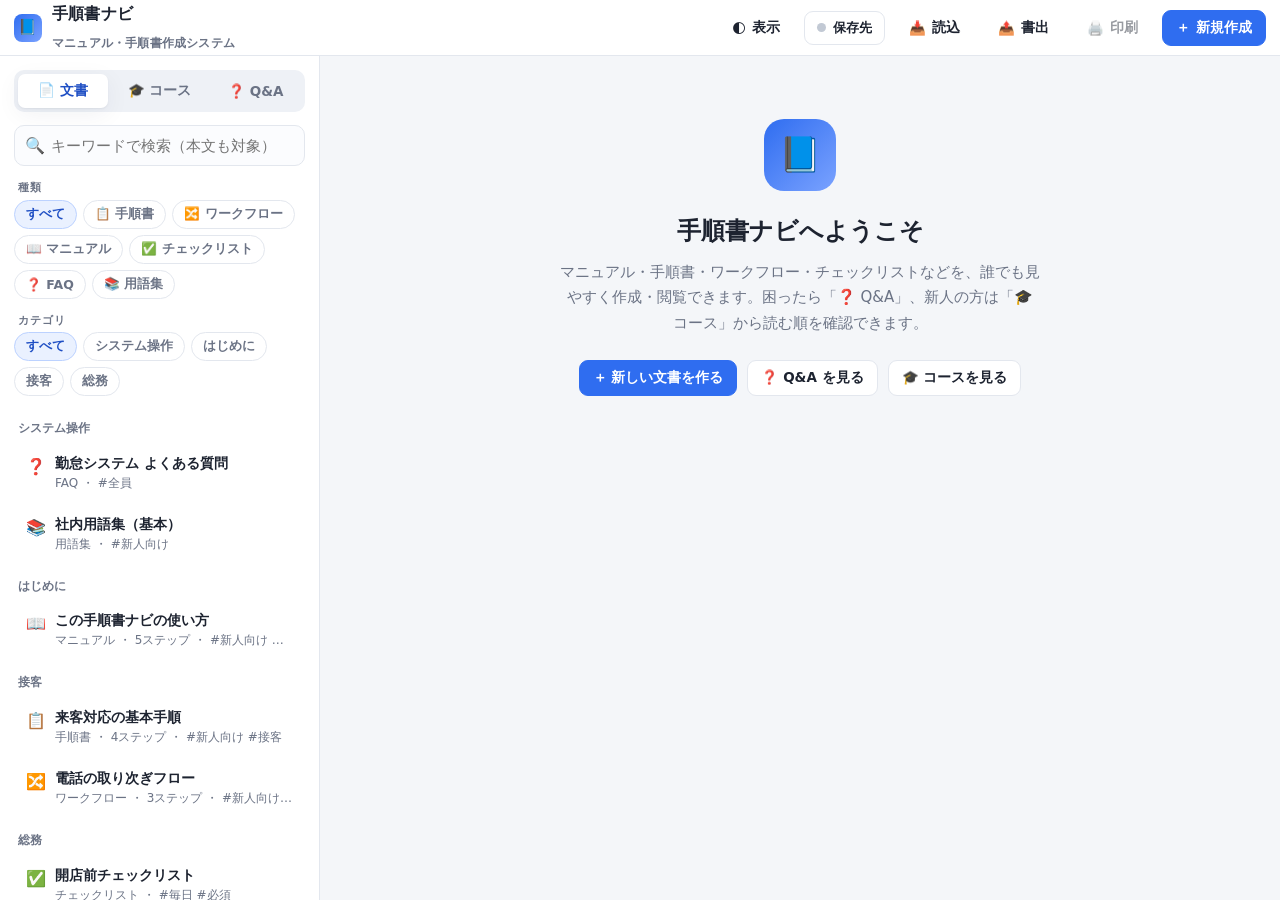
==== commit 7b1360d6: "書き方コーチ(ライブ品質診断)を追加(v8) — 手取り足取りで良い手順書に - 編集中に内容を解析し具体的な直し方を提示:   手順7超→分割 / 長いステップ→1動作に / 目的・担当・失敗時が未" ====
--- a/index.html
+++ b/index.html
@@ -3,28 +3,1228 @@
 <head>
 <meta charset="UTF-8">
 <meta name="viewport" content="width=device-width, initial-scale=1.0">
-<title>アプリ一覧</title>
+<title>手順書ナビ — マニュアル・手順書作成システム</title>
 <style>
-  body{font-family:system-ui,-apple-system,"Hiragino Sans","Noto Sans JP",Meiryo,sans-serif;
-    background:#f4f6f9;color:#1d2330;margin:0;display:grid;place-items:center;min-height:100vh;padding:24px;line-height:1.7}
-  .wrap{max-width:520px;width:100%}
-  .h{font-size:22px;font-weight:800;margin:0 0 4px}
-  .s{color:#6b7385;margin:0 0 22px;font-size:14px}
-  a.card{display:flex;gap:14px;align-items:center;text-decoration:none;color:#1d2330;background:#fff;
-    border:1px solid #e3e7ee;border-radius:14px;padding:18px;margin-bottom:12px;
-    box-shadow:0 1px 2px rgba(20,30,60,.06),0 6px 24px rgba(20,30,60,.06);transition:.12s}
-  a.card:hover{border-color:#2f6df0;transform:translateY(-2px)}
-  .ic{font-size:30px;flex:none}
-  .t{font-weight:800;display:block}
-  .d{font-size:13px;color:#6b7385;margin-top:2px;display:block}
+  :root{
+    --bg:#f4f6f9; --panel:#ffffff; --ink:#1d2330; --muted:#6b7385;
+    --line:#e3e7ee; --brand:#2f6df0; --brand-d:#1f4fc4; --brand-soft:#eaf1ff;
+    --ok:#1f9d57; --warn:#d98a00; --danger:#d64545;
+    --shadow:0 1px 2px rgba(20,30,60,.06),0 6px 24px rgba(20,30,60,.06);
+    --radius:12px;
+  }
+  *{box-sizing:border-box}
+  html,body{height:100%}
+  body{
+    margin:0; background:var(--bg); color:var(--ink);
+    font-family:system-ui,-apple-system,"Hiragino Sans","Hiragino Kaku Gothic ProN","Noto Sans JP","Yu Gothic",Meiryo,sans-serif;
+    line-height:1.7; -webkit-font-smoothing:antialiased;
+  }
+  button{font-family:inherit}
+  a{color:var(--brand-d)}
+  .app{display:grid; grid-template-columns:320px 1fr; grid-template-rows:56px 1fr; height:100vh}
+
+  .topbar{grid-column:1 / -1; display:flex; align-items:center; gap:10px; background:var(--panel); border-bottom:1px solid var(--line); padding:0 14px; z-index:20}
+  .hamb{display:none; border:1px solid var(--line); background:#fff; border-radius:9px; width:38px; height:38px; font-size:18px; cursor:pointer}
+  .logo{display:flex; align-items:center; gap:10px; font-weight:800; letter-spacing:.2px}
+  .logo .mark{width:28px;height:28px;border-radius:8px;background:linear-gradient(135deg,var(--brand),#7aa2ff); display:grid;place-items:center;color:#fff;font-size:15px}
+  .logo small{font-weight:600;color:var(--muted);font-size:12px}
+  .topbar .spacer{flex:1}
+  .btn{border:1px solid var(--line); background:#fff; color:var(--ink); padding:8px 13px; border-radius:9px; cursor:pointer; font-size:13.5px; font-weight:600; white-space:nowrap; transition:.12s; display:inline-flex; align-items:center; gap:6px}
+  .btn:hover{background:#f7f9fc; border-color:#d3d9e4}
+  .btn.primary{background:var(--brand); border-color:var(--brand); color:#fff}
+  .btn.primary:hover{background:var(--brand-d)}
+  .btn.ghost{border-color:transparent;background:transparent}
+  .btn.ghost:hover{background:#eef1f6}
+  .btn.danger{color:var(--danger);border-color:#f0d2d2}
+  .btn.danger:hover{background:#fdf2f2}
+  .btn:disabled{opacity:.45;cursor:not-allowed}
+  .btn .lbl-full{display:inline}
+
+  .sidebar{background:var(--panel); border-right:1px solid var(--line); overflow-y:auto; padding:14px 14px; display:flex; flex-direction:column; gap:13px}
+  .scrim{display:none}
+  .navseg{display:flex;gap:6px;background:#eef1f6;padding:4px;border-radius:10px}
+  .navseg button{flex:1;border:none;background:transparent;padding:8px;border-radius:7px;font-weight:700;font-size:13.5px;color:var(--muted);cursor:pointer}
+  .navseg button.active{background:#fff;color:var(--brand-d);box-shadow:var(--shadow)}
+  .search{position:relative}
+  .search input{width:100%; padding:11px 12px 11px 36px; border:1px solid var(--line); border-radius:10px; font-size:15px; background:#fbfcfe; outline:none}
+  .search input:focus{border-color:var(--brand); background:#fff; box-shadow:0 0 0 3px var(--brand-soft)}
+  .search .ico{position:absolute; left:11px; top:50%; transform:translateY(-50%); color:var(--muted)}
+  .filters{display:flex; flex-wrap:wrap; gap:6px}
+  .chip{border:1px solid var(--line); background:#fff; color:var(--muted); border-radius:999px; padding:5px 11px; font-size:12.5px; cursor:pointer; transition:.12s; font-weight:600}
+  .chip:hover{border-color:#c9d2e0}
+  .chip.active{background:var(--brand-soft); border-color:#bcd2ff; color:var(--brand-d)}
+  .sec-title{font-size:11px; font-weight:700; letter-spacing:.08em; color:var(--muted); text-transform:uppercase; margin:2px 4px}
+  .doclist{display:flex; flex-direction:column; gap:4px; flex:1}
+  .docgroup-label{font-size:11.5px;font-weight:700;color:var(--muted);margin:10px 4px 2px;display:flex;align-items:center;gap:6px}
+  .docitem{text-align:left; border:1px solid transparent; background:transparent; border-radius:10px; padding:9px 11px; cursor:pointer; transition:.1s; width:100%; display:flex; gap:9px; align-items:flex-start}
+  .docitem:hover{background:#f5f7fb}
+  .docitem.active{background:var(--brand-soft); border-color:#cfe0ff}
+  .docitem .di-ic{font-size:16px; line-height:1.5; flex:none}
+  .docitem .di-body{min-width:0; flex:1}
+  .docitem .t{font-weight:700; font-size:14px; display:block; color:var(--ink)}
+  .docitem .m{font-size:12px; color:var(--muted); margin-top:2px; display:block; overflow:hidden; text-overflow:ellipsis; white-space:nowrap}
+  .docitem mark{background:#fff2a8; padding:0 1px; border-radius:2px}
+  .empty-list{color:var(--muted); font-size:13px; text-align:center; padding:30px 10px}
+
+  .main{overflow-y:auto; padding:0; position:relative}
+  .reading{max-width:880px; margin:0 auto; padding:34px 40px 120px}
+
+  .breadcrumb{max-width:880px;margin:14px auto -8px;padding:0 40px}
+  .breadcrumb button{border:none;background:none;color:var(--brand-d);font-weight:700;font-size:13.5px;cursor:pointer;padding:0}
+  .breadcrumb button:hover{text-decoration:underline}
+
+  .doc-head{margin-bottom:6px}
+  .doc-badges{display:flex; gap:8px; align-items:center; margin-bottom:12px; flex-wrap:wrap}
+  .doc-type{display:inline-flex; align-items:center; gap:5px; font-size:12px; font-weight:700; color:var(--ink); background:#eef1f6; padding:4px 11px; border-radius:999px}
+  .doc-cat{display:inline-block; font-size:12px; font-weight:700; color:var(--brand-d); background:var(--brand-soft); padding:4px 11px; border-radius:999px}
+  .doc-title{font-size:30px; font-weight:800; line-height:1.3; margin:0 0 8px; letter-spacing:.01em}
+  .doc-desc{font-size:15.5px; color:var(--muted); margin:0 0 14px}
+  .doc-meta{display:flex; gap:14px; flex-wrap:wrap; align-items:center; font-size:12.5px; color:var(--muted); border-bottom:1px solid var(--line); padding-bottom:16px; margin-bottom:8px}
+  .tags{display:flex; gap:6px; flex-wrap:wrap}
+  .tag{font-size:12px; color:#54607a; background:#eef1f6; border-radius:6px; padding:2px 9px; cursor:pointer}
+  .tag:hover{background:#dfe5ee}
+  .doc-stale{display:inline-flex;align-items:center;font-size:12px;font-weight:800;color:#8a2b2b;background:#fdeeee;border:1px solid #f6cccc;padding:4px 11px;border-radius:999px}
+  .doc-history{margin-top:30px;border-top:1px solid var(--line);padding-top:14px;font-size:14px}
+  .doc-history summary{cursor:pointer;font-weight:700;color:var(--muted)}
+  .doc-history ul{margin:10px 0 0;padding-left:18px}
+  .doc-history li{margin:4px 0;color:#3a4256}
+  .doc-history .hd{color:var(--muted);font-size:12.5px;margin-right:6px}
+  .doc-actions{display:flex; gap:8px; margin-left:auto}
+
+  /* Checklist runner */
+  .runner{background:#fbfcfe;border:1px solid var(--line);border-radius:12px;padding:14px 16px;margin:18px 0 22px}
+  .rn-top{display:flex;justify-content:space-between;align-items:center;font-size:14px;margin-bottom:8px}
+  .pbar{height:9px;background:#e7ecf3;border-radius:6px;overflow:hidden}
+  .pbar-fill{height:100%;background:linear-gradient(90deg,var(--ok),#3ec97a);transition:width .25s;width:0}
+  .rn-actions{display:flex;gap:8px;margin-top:11px}
+  .rn-hist{margin-top:12px;border-top:1px dashed var(--line);padding-top:10px}
+  .rn-hist-t{font-size:11.5px;font-weight:700;color:var(--muted);margin-bottom:6px}
+  .rn-rec{display:flex;gap:12px;font-size:12.5px;color:#54607a;padding:3px 0}
+  .rn-rec span:first-child{flex:1;font-weight:600;color:var(--ink)}
+
+  .toc{background:#fbfcfe; border:1px solid var(--line); border-radius:12px; padding:14px 18px; margin:20px 0 26px}
+  .toc h4{margin:0 0 8px; font-size:12px; letter-spacing:.06em; color:var(--muted); text-transform:uppercase}
+  .toc ul{margin:0; padding:0; list-style:none}
+  .toc li{margin:4px 0}
+  .toc li.lvl2{margin-left:18px; font-size:.92em}
+  .toc a{color:var(--brand-d); text-decoration:none; font-weight:600; font-size:14px; cursor:pointer}
+  .toc a:hover{text-decoration:underline}
+
+  .block{margin:0 0 16px}
+  .doc-body .p{display:block}
+  .doc-body ul,.doc-body ol{margin:6px 0; padding-left:24px}
+  .doc-body li{margin:3px 0}
+  .doc-body code.ic{background:#eef1f6; border-radius:5px; padding:1px 6px; font-family:ui-monospace,Menlo,Consolas,monospace; font-size:.9em}
+  .b-heading{font-weight:800; margin:30px 0 12px; scroll-margin-top:70px; border-top:1px dashed var(--line); padding-top:22px}
+  .b-heading:first-child{border-top:none;padding-top:0}
+  .b-heading.lvl1{font-size:22px}
+  .b-heading.lvl2{font-size:18px; border-top:none; padding-top:6px; margin-top:18px; color:#33405c}
+  .b-text{font-size:16px; color:#2a3142}
+  .b-step{display:flex; gap:14px; align-items:flex-start; background:#fff; border:1px solid var(--line); border-radius:12px; padding:14px 16px; box-shadow:var(--shadow); scroll-margin-top:70px}
+  .b-step .num{flex:none; width:30px; height:30px; border-radius:50%; background:var(--brand); color:#fff; font-weight:800; display:grid; place-items:center; font-size:14px}
+  .b-step .body{flex:1; font-size:16px; padding-top:2px; min-width:0}
+  .callout{border-radius:12px; padding:13px 16px 13px 46px; position:relative; font-size:15px}
+  .callout::before{position:absolute; left:15px; top:12px; font-size:18px; line-height:1}
+  .callout.info{background:#eef4ff; border:1px solid #d3e2ff; color:#27406e}
+  .callout.info::before{content:"\2139\FE0F"}
+  .callout.tip{background:#ecfaf1; border:1px solid #c8ecd6; color:#1c5e39}
+  .callout.tip::before{content:"\1F4A1"}
+  .callout.warning{background:#fff6e6; border:1px solid #ffe1ad; color:#7a5200}
+  .callout.warning::before{content:"\26A0\FE0F"}
+  .callout.danger{background:#fdeeee; border:1px solid #f6cccc; color:#8a2b2b}
+  .callout.danger::before{content:"\1F6AB"}
+  .callout .lbl{font-weight:800; display:block; font-size:12.5px; margin-bottom:2px; opacity:.85}
+  .b-check{display:flex; gap:10px; align-items:flex-start; font-size:15.5px; padding:7px 12px; background:#fff; border:1px solid var(--line); border-radius:9px}
+  .b-check input{margin-top:5px; width:18px; height:18px; accent-color:var(--ok); cursor:pointer}
+  .b-check.done{background:#f6fbf8;border-color:#cde9d8}
+  .b-check.done .ck-text{color:var(--muted); text-decoration:line-through}
+  .b-img{margin:6px 0}
+  .b-img img{max-width:100%; border:1px solid var(--line); border-radius:10px; display:block}
+  .b-img figcaption{font-size:12.5px; color:var(--muted); margin-top:6px; text-align:center}
+  .b-code{background:#1c2230; color:#e6ebf5; border-radius:10px; padding:14px 16px; overflow-x:auto; font-family:ui-monospace,SFMono-Regular,Menlo,Consolas,monospace; font-size:13.5px; line-height:1.6; white-space:pre-wrap; word-break:break-word}
+  .b-field{border:1px solid var(--line); border-left:4px solid var(--brand); border-radius:10px; padding:11px 15px; background:#fff}
+  .b-field .bf-label{font-weight:800; font-size:13px; color:var(--brand-d); margin-bottom:3px}
+  .b-field .bf-body{font-size:15.5px}
+  .b-related{border:1px solid var(--line); border-radius:12px; padding:12px 16px; background:#fbfcfe}
+  .b-related .br-title{font-weight:800; font-size:13px; color:var(--muted); margin-bottom:6px}
+  .b-related ul{margin:0; padding-left:18px}
+  .b-related a{cursor:pointer; font-weight:600}
+  .b-related a:hover{text-decoration:underline}
+  .rel-item{display:flex; justify-content:space-between; align-items:center; gap:8px; background:#f6f8fb; border:1px solid var(--line); border-radius:8px; padding:7px 11px; margin-bottom:6px; font-size:14px}
+  .rel-add{width:100%; border:1px solid var(--line); border-radius:9px; padding:9px; font-size:14px; font-family:inherit}
+  .qahub{max-width:880px; margin:0 auto; padding:32px 40px 110px}
+  .qahub h2{font-size:24px; margin:0}
+  .qa-card{border:1px solid var(--line); border-radius:12px; margin-bottom:10px; background:#fff; overflow:hidden; box-shadow:var(--shadow)}
+  .qa-q-btn{width:100%; text-align:left; border:none; background:none; padding:14px 40px 14px 42px; position:relative; font-weight:700; font-size:15.5px; cursor:pointer; color:var(--ink); line-height:1.5}
+  .qa-q-btn::before{content:"Q"; position:absolute; left:16px; top:14px; color:var(--brand-d); font-weight:800}
+  .qa-q-btn::after{content:"▾"; position:absolute; right:16px; top:14px; color:var(--muted); transition:transform .15s}
+  .qa-card.open .qa-q-btn::after{transform:rotate(180deg)}
+  .qa-card:hover{border-color:#cfd8e6}
+  .qa-a-body{display:none; padding:2px 16px 14px 42px; font-size:15px; color:#2a3142; position:relative}
+  .qa-a-body::before{content:"A"; position:absolute; left:16px; top:2px; color:var(--muted); font-weight:800}
+  .qa-card.open .qa-a-body{display:block}
+  .qa-a-body .src{margin-top:10px; font-size:12.5px; color:var(--muted)}
+  .qa-a-body .src a{cursor:pointer; font-weight:600; color:var(--brand-d)}
+  .qa-a-body .src a:hover{text-decoration:underline}
+  @media (max-width:900px){ .qahub{padding:22px 16px 90px} }
+
+  /* Readability: font scale + reading width */
+  body{--rfs:16px}
+  body.fs-s{--rfs:15px}
+  body.fs-m{--rfs:16px}
+  body.fs-l{--rfs:18.5px}
+  .reading{max-width:760px}
+  .b-substep{display:flex; gap:12px; align-items:flex-start; margin-left:44px; background:#fbfcfe; border:1px solid var(--line); border-radius:10px; padding:10px 14px; scroll-margin-top:70px}
+  .b-substep .snum{flex:none; min-width:32px; height:24px; padding:0 7px; border-radius:6px; background:#dfe7f5; color:var(--brand-d); font-weight:800; display:grid; place-items:center; font-size:12px}
+  .b-substep .body{flex:1; min-width:0}
+  .chunk-hint{background:#ecfaf1; border:1px solid #c8ecd6; color:#1c5e39; border-radius:10px; padding:10px 13px; font-size:13px; margin:8px 0 2px; line-height:1.6}
+  .coach{margin:6px 0 14px; border:1px solid var(--line); border-radius:11px; background:#fbfcfe; padding:10px 12px; font-size:13px}
+  .coach.ok{background:#ecfaf1; border-color:#c8ecd6; color:#1c5e39; font-weight:700}
+  .coach .coach-h{font-weight:800; color:var(--ink); margin-bottom:6px; display:flex; align-items:center; gap:8px}
+  .cf{padding:6px 9px; border-radius:8px; margin:4px 0; line-height:1.65}
+  .cf.warn{background:#fff6e6; border:1px solid #ffe1ad; color:#7a5200}
+  .cf.tip{background:#eef4ff; border:1px solid #d3e2ff; color:#27406e}
+  .cf .jump{color:var(--brand-d); font-weight:700; cursor:pointer; text-decoration:underline; margin-left:6px; white-space:nowrap}
+  .blk-warn{display:none; margin-top:6px; font-size:12px; color:#7a5200; background:#fff6e6; border:1px solid #ffe1ad; border-radius:7px; padding:5px 9px}
+  .ed-block.flash{box-shadow:0 0 0 3px var(--brand)}
+  .tips-list{font-size:14px; line-height:1.8; margin:0; padding-left:18px}
+  .tips-list li{margin:9px 0}
+  .tips-list .bad{color:#8a2b2b; font-weight:600}
+  .tips-list .good{color:#1c5e39; font-weight:600}
+  body.theme-dark .coach,body.theme-dark .chunk-hint{background:#121a28}
+
+  /* Dark mode */
+  body.theme-dark{ --bg:#0f1420; --panel:#161d2b; --ink:#e7ebf3; --muted:#9aa6bd; --line:#2a3446; --brand:#5b8def; --brand-d:#a9c4ff; --brand-soft:#1b2740; --shadow:0 1px 2px rgba(0,0,0,.3),0 6px 24px rgba(0,0,0,.3) }
+  body.theme-dark .b-step,body.theme-dark .b-check,body.theme-dark .b-field,body.theme-dark .ed-block,body.theme-dark .modal,body.theme-dark .type-card,body.theme-dark .qa-card,body.theme-dark .store-status,body.theme-dark .btn,body.theme-dark .chip,body.theme-dark .search input,body.theme-dark .field input,body.theme-dark .field textarea,body.theme-dark .field select,body.theme-dark .ed-block textarea,body.theme-dark .ed-block input[type=text],body.theme-dark .ci-item,body.theme-dark .course-item{background:var(--panel); color:var(--ink)}
+  body.theme-dark .toc,body.theme-dark .runner,body.theme-dark .b-related,body.theme-dark .pv-pane,body.theme-dark .b-substep,body.theme-dark .ci-add select{background:#121a28}
+  body.theme-dark .doc-type,body.theme-dark .tag,body.theme-dark .b-term dt,body.theme-dark .b-table th,body.theme-dark .b-substep .snum{background:#222c40; color:var(--ink)}
+  body.theme-dark .b-table td{background:var(--panel)} body.theme-dark .b-table tr:nth-child(even) td{background:#1b2334}
+  body.theme-dark mark{background:#7a6a16; color:#fff}
+  body.theme-dark .b-qa .a{color:var(--ink)}
+
+  /* scale reading body text */
+  .doc-body .b-text,.doc-body .b-step .body,.doc-body .b-substep .body,.doc-body .callout,.doc-body .b-check,.doc-body .b-field .bf-body,.doc-body .b-qa .a,.doc-body .b-term dd{font-size:var(--rfs)}
+  .b-table{width:100%; border-collapse:collapse; font-size:14.5px; border-radius:10px; border:1px solid var(--line)}
+  .b-table th,.b-table td{border:1px solid var(--line); padding:9px 12px; text-align:left}
+  .b-table th{background:#f1f4f9; font-weight:700}
+  .b-table tr:nth-child(even) td{background:#fafbfd}
+  .b-qa{border:1px solid var(--line); border-radius:12px; overflow:hidden}
+  .b-qa .q{background:var(--brand-soft); color:var(--brand-d); font-weight:700; padding:11px 16px 11px 40px; position:relative}
+  .b-qa .q::before{content:"Q"; position:absolute; left:15px; font-weight:800}
+  .b-qa .a{padding:12px 16px 12px 40px; position:relative; font-size:15.5px}
+  .b-qa .a::before{content:"A"; position:absolute; left:15px; font-weight:800; color:var(--muted)}
+  .b-term{display:grid; grid-template-columns:170px 1fr; border:1px solid var(--line); border-radius:10px; overflow:hidden}
+  .b-term dt{background:#f6f8fb; font-weight:700; padding:11px 14px; margin:0; border-right:1px solid var(--line)}
+  .b-term dd{padding:11px 14px; margin:0; font-size:15px}
+  .b-branch{border:1px solid #d9c9f0; background:#f8f4ff; border-radius:12px; padding:14px 16px}
+  .b-branch .bq{font-weight:800; color:#5b34a8; margin-bottom:10px; padding-left:26px; position:relative}
+  .b-branch .bq::before{content:"\2754"; position:absolute; left:0}
+  .b-branch .branches{list-style:none; margin:0; padding:0; display:flex; flex-direction:column; gap:8px}
+  .b-branch .branches li{display:flex; gap:10px; align-items:center; background:#fff; border:1px solid #e7daf7; border-radius:9px; padding:9px 12px; flex-wrap:wrap}
+  .b-branch .cond{font-weight:700; background:#efe6fb; color:#5b34a8; padding:2px 10px; border-radius:6px; font-size:13.5px}
+  .b-branch .arrow{color:#9b7fce; font-weight:800}
+  .b-branch .act{flex:1; min-width:120px}
+
+  .welcome{max-width:640px; margin:7vh auto; text-align:center; padding:0 20px}
+  .welcome .big{width:72px;height:72px;border-radius:20px;background:linear-gradient(135deg,var(--brand),#7aa2ff); display:grid;place-items:center;color:#fff;font-size:34px;margin:0 auto 20px}
+  .welcome h2{font-size:24px;margin:0 0 8px}
+  .welcome p{color:var(--muted);font-size:15px;margin:0 auto 24px;max-width:480px}
+  .welcome .actions{display:flex;gap:10px;justify-content:center;flex-wrap:wrap}
+  .restore-banner{max-width:880px; margin:18px auto 0; background:#fff8e6; border:1px solid #ffe1ad; color:#7a5200; border-radius:11px; padding:12px 16px; display:flex; gap:12px; align-items:center; flex-wrap:wrap}
+  .restore-banner .rb-msg{flex:1; font-size:14px; font-weight:600}
+
+  .typepick{max-width:760px; margin:6vh auto; padding:0 20px}
+  .typepick h2{font-size:22px; margin:0 0 4px}
+  .typepick p{color:var(--muted); margin:0 0 22px}
+  .type-grid{display:grid; grid-template-columns:repeat(auto-fill,minmax(170px,1fr)); gap:12px}
+  .type-card{border:1px solid var(--line); background:#fff; border-radius:14px; padding:18px 16px; cursor:pointer; text-align:left; transition:.12s}
+  .type-card:hover{border-color:var(--brand); box-shadow:var(--shadow); transform:translateY(-2px)}
+  .type-card .tc-ic{font-size:26px}
+  .type-card .tc-name{font-weight:800; margin-top:8px; font-size:15px}
+  .type-card .tc-desc{font-size:12.5px; color:var(--muted); margin-top:3px; line-height:1.5}
+
+  /* Course view */
+  .course-progress{margin:14px 0 22px}
+  .course-progress .cp-top{display:flex;justify-content:space-between;align-items:center;font-size:14px;margin-bottom:8px;font-weight:600}
+  .course-item{display:flex; gap:13px; align-items:flex-start; background:#fff; border:1px solid var(--line); border-radius:12px; padding:13px 15px; margin-bottom:10px}
+  .course-item.done{background:#f6fbf8; border-color:#cde9d8}
+  .course-item .ci-no{flex:none; width:28px; height:28px; border-radius:50%; background:var(--brand-soft); color:var(--brand-d); font-weight:800; display:grid; place-items:center; font-size:13px}
+  .course-item.done .ci-no{background:var(--ok); color:#fff}
+  .course-item .ci-main{flex:1; min-width:0}
+  .course-item .open{font-weight:700; color:var(--ink); cursor:pointer; text-align:left; background:none; border:none; font-size:16px; padding:0}
+  .course-item .open:hover{color:var(--brand-d)}
+  .course-item .ci-ic{font-size:15px}
+  .course-item .note{font-size:13px; color:var(--muted); margin-top:3px}
+  .course-item .chk{flex:none; display:flex; align-items:center; gap:5px; font-size:12.5px; color:var(--muted); cursor:pointer; white-space:nowrap}
+  .course-item .chk input{width:20px;height:20px;accent-color:var(--ok);cursor:pointer}
+
+  /* Course editor */
+  .ci-item{display:flex; gap:10px; align-items:center; background:#fff; border:1px solid var(--line); border-radius:10px; padding:10px 12px; margin-bottom:8px}
+  .ci-item .ci-no{flex:none; width:24px;height:24px;border-radius:50%;background:var(--brand-soft);color:var(--brand-d);font-weight:800;display:grid;place-items:center;font-size:12px}
+  .ci-item .ci-main{flex:1; min-width:0}
+  .ci-item .ci-title{font-weight:700; font-size:14.5px}
+  .ci-item .ci-note{width:100%; border:1px solid var(--line); border-radius:7px; padding:6px 9px; font-size:13px; margin-top:5px; font-family:inherit}
+  .ci-item .iconbtn{border:1px solid var(--line); background:#fff; border-radius:8px; min-width:34px; height:32px; cursor:pointer; color:var(--muted)}
+  .ci-item .iconbtn:disabled{opacity:.35}
+  .ci-add{display:flex; gap:8px; margin-top:12px}
+  .ci-add select{flex:1; border:1px solid var(--line); border-radius:9px; padding:10px; font-size:14px; font-family:inherit}
+
+  .editor-tabs{display:none; gap:6px; padding:10px 16px 0; position:sticky; top:0; background:var(--bg); z-index:6}
+  .editor-tabs button{flex:1; border:1px solid var(--line); background:#fff; padding:10px; border-radius:10px 10px 0 0; font-weight:700; font-size:14px; cursor:pointer; color:var(--muted)}
+  .editor-tabs button.active{background:var(--panel); color:var(--brand-d); border-bottom-color:var(--panel)}
+  .editor-cols{display:flex; gap:0; align-items:stretch; min-height:calc(100vh - 56px)}
+  .ed-pane{flex:1 1 50%; min-width:0; padding:22px 28px 140px; overflow-y:auto}
+  .pv-pane{flex:1 1 50%; min-width:0; border-left:1px solid var(--line); background:#fbfcfe; overflow-y:auto}
+  .pv-pane .reading{padding:26px 30px 80px; max-width:none}
+  .pv-empty{color:var(--muted); text-align:center; padding:60px 20px; font-size:14px}
+  .ed-toolbar{position:sticky; top:0; background:rgba(255,255,255,.92); backdrop-filter:blur(4px); display:flex; gap:6px; padding:8px 0; margin-bottom:6px; flex-wrap:wrap; z-index:4; border-bottom:1px solid var(--line)}
+  .ed-toolbar button{border:1px solid var(--line); background:#fff; border-radius:8px; min-width:38px; height:34px; padding:0 10px; cursor:pointer; font-size:14px; font-weight:700}
+  .ed-toolbar button:hover{background:#f3f6fb}
+  .ed-toolbar .sep{width:1px; background:var(--line); margin:2px 4px}
+  .ed-row{display:flex; gap:12px; flex-wrap:wrap; margin-bottom:13px}
+  .field{flex:1; min-width:180px; display:flex; flex-direction:column; gap:5px}
+  .field label{font-size:12px; font-weight:700; color:var(--muted)}
+  .field input, .field textarea, .field select{border:1px solid var(--line); border-radius:10px; padding:11px 12px; font-size:15px; font-family:inherit; background:#fff; outline:none; width:100%}
+  .field input:focus, .field textarea:focus, .field select:focus{border-color:var(--brand); box-shadow:0 0 0 3px var(--brand-soft)}
+  .ed-blocks{display:flex; flex-direction:column; gap:12px; margin-top:8px}
+  .ed-block{border:1px solid var(--line); border-radius:12px; background:#fff; padding:12px; transition:box-shadow .12s}
+  .ed-block.dragging{opacity:.5}
+  .ed-block.drag-over{box-shadow:0 0 0 2px var(--brand)}
+  .ed-block .bhead{display:flex; align-items:center; gap:8px; margin-bottom:9px}
+  .ed-block .drag-h{cursor:grab; color:#b8c0cf; font-size:15px; user-select:none; padding:0 2px}
+  .ed-block .btype{font-size:12px; font-weight:800; color:var(--brand-d); background:var(--brand-soft); padding:3px 9px; border-radius:6px}
+  .ed-block .bspacer{flex:1}
+  .ed-block .iconbtn{border:1px solid var(--line); background:#fff; border-radius:8px; min-width:36px; height:34px; cursor:pointer; color:var(--muted); font-size:14px; font-weight:700}
+  .ed-block .iconbtn:hover{background:#f5f7fb; color:var(--ink)}
+  .ed-block .iconbtn:disabled{opacity:.35}
+  .ed-block textarea, .ed-block input[type=text]{width:100%; border:1px solid var(--line); border-radius:9px; padding:10px 11px; font-size:15px; font-family:inherit; resize:vertical; min-height:46px}
+  .ed-block textarea:focus, .ed-block input[type=text]:focus{border-color:var(--brand); outline:none; box-shadow:0 0 0 3px var(--brand-soft)}
+  .ed-block .row2{display:flex; gap:8px; margin-bottom:8px}
+  .ed-block .mini{font-size:11.5px; color:var(--muted); margin:2px 0 6px}
+  .ed-block .img-preview{max-width:170px; max-height:130px; border-radius:8px; border:1px solid var(--line); margin-top:8px; display:block}
+  .branch-opt{display:flex; gap:8px; margin-bottom:7px; align-items:center}
+  .branch-opt input{min-height:auto !important; height:40px}
+  .branch-opt .c{flex:0 0 38%}
+  .branch-opt .a{flex:1}
+  .branch-opt .rm{flex:none; border:1px solid var(--line); background:#fff; border-radius:8px; width:38px; height:40px; cursor:pointer; color:var(--muted)}
+  .add-bar{margin-top:16px; padding-top:14px; border-top:1px dashed var(--line)}
+  .add-bar .lbl{font-size:12px;font-weight:700;color:var(--muted); display:block; margin-bottom:8px}
+  .add-grid{display:flex; gap:7px; flex-wrap:wrap}
+  .addbtn{border:1px dashed #c4cede; background:#fbfcff; color:var(--brand-d); border-radius:9px; padding:9px 13px; font-size:13.5px; font-weight:700; cursor:pointer}
+  .addbtn:hover{background:var(--brand-soft); border-color:var(--brand)}
+  .ed-footer{position:sticky; bottom:0; background:linear-gradient(transparent,var(--panel) 22px,var(--panel)); padding:14px 0 8px; display:flex; gap:10px; justify-content:flex-end; margin-top:14px; align-items:center}
+  .ed-footer .save-state{margin-right:auto; font-size:12px; color:var(--muted)}
+
+  .toast{position:fixed; bottom:22px; left:50%; transform:translateX(-50%) translateY(20px); background:var(--ink); color:#fff; padding:11px 20px; border-radius:10px; font-size:13.5px; font-weight:600; opacity:0; pointer-events:none; transition:.25s; z-index:50; box-shadow:0 8px 30px rgba(0,0,0,.25)}
+  .toast.show{opacity:1; transform:translateX(-50%) translateY(0)}
+
+  .store-status{display:inline-flex;align-items:center;gap:7px;border:1px solid var(--line);background:#fff;border-radius:9px;padding:7px 12px;cursor:pointer;font-size:13px;font-weight:700;color:var(--ink);white-space:nowrap;max-width:200px;overflow:hidden}
+  .store-status:hover{background:#f7f9fc;border-color:#d3d9e4}
+  .store-status .dot{width:9px;height:9px;border-radius:50%;background:#c2c9d4;flex:none}
+  .store-status.on .dot{background:var(--ok);box-shadow:0 0 0 3px rgba(31,157,87,.15)}
+  .store-status #storeLabel{overflow:hidden;text-overflow:ellipsis}
+  .modal-scrim{position:fixed;inset:0;background:rgba(15,20,35,.45);z-index:60;display:flex;align-items:center;justify-content:center;padding:20px}
+  .modal{background:#fff;border-radius:16px;max-width:520px;width:100%;padding:22px 22px 20px;box-shadow:0 20px 60px rgba(0,0,0,.3)}
+  .modal h3{margin:0 0 8px;font-size:18px}
+  .modal p{color:#3a4256;font-size:13.5px;margin:0 0 14px;line-height:1.75}
+  .modal code{background:#eef1f6;border-radius:5px;padding:1px 6px;font-family:ui-monospace,Menlo,Consolas,monospace;font-size:.9em}
+  .modal .m-status{background:#f6f8fb;border:1px solid var(--line);border-radius:10px;padding:11px 13px;font-size:13.5px;margin-bottom:14px;line-height:1.7}
+  .modal .m-actions{display:flex;gap:8px;flex-wrap:wrap}
+  .modal .hint{font-size:12px;color:var(--muted);margin-top:14px;line-height:1.7;border-top:1px dashed var(--line);padding-top:12px}
+
+  @media (max-width:900px){ .store-status #storeLabel{display:none} .store-status{padding:7px 9px} }
+
+  @media (max-width:900px){
+    .app{grid-template-columns:1fr}
+    .hamb{display:block}
+    .logo small{display:none}
+    .sidebar{position:fixed; top:56px; left:0; bottom:0; width:84%; max-width:330px; z-index:30; transform:translateX(-105%); transition:transform .22s; box-shadow:0 10px 40px rgba(0,0,0,.18)}
+    .app.nav-open .sidebar{transform:translateX(0)}
+    .app.nav-open .scrim{display:block; position:fixed; inset:56px 0 0 0; background:rgba(15,20,35,.4); z-index:25}
+    .reading{padding:22px 18px 90px}
+    .breadcrumb{padding:0 18px}
+    .editor-tabs{display:flex}
+    .editor-cols{display:block; min-height:0}
+    .ed-pane, .pv-pane{padding:16px 16px 120px; border-left:none}
+    .editor-wrap[data-tab="edit"] .pv-pane{display:none}
+    .editor-wrap[data-tab="preview"] .ed-pane{display:none}
+    .pv-pane .reading{padding:18px 16px 60px}
+    .doc-actions{width:100%; margin-left:0}
+    .btn .lbl-full{display:none}
+  }
+  @media print{
+    .topbar,.sidebar,.scrim,.toc,.doc-actions,.editor-tabs,.ed-pane,.ed-toolbar,.runner,.breadcrumb{display:none !important}
+    .app{display:block;height:auto}
+    .main{overflow:visible}
+    .reading{max-width:none;padding:0}
+    .b-step,.b-check,.b-img img{box-shadow:none}
+    body{background:#fff}
+    .b-heading{page-break-after:avoid}
+    .b-step,.callout,.b-qa,.b-branch{page-break-inside:avoid}
+  }
 </style>
 </head>
 <body>
-  <div class="wrap">
-    <h1 class="h">アプリ一覧</h1>
-    <p class="s">使うものを選んでください。</p>
-    <a class="card" href="./manual/"><span class="ic">📘</span><span><span class="t">手順書ナビ</span><span class="d">マニュアル・手順書・チェックリスト・Q&amp;Aの作成と共有</span></span></a>
-    <a class="card" href="./sleep/"><span class="ic">😴</span><span><span class="t">ねむりログ（睡眠サイクル）</span><span class="d">睡眠リズムの計画・最適化</span></span></a>
-  </div>
+<div class="app" id="app">
+  <header class="topbar">
+    <button class="hamb" id="hamb" title="一覧">☰</button>
+    <div class="logo"><span class="mark">📘</span><div>手順書ナビ<br><small>マニュアル・手順書作成システム</small></div></div>
+    <div class="spacer"></div>
+    <button class="btn ghost" id="btnView" title="表示設定（文字サイズ・配色）">🌓<span class="lbl-full"> 表示</span></button>
+    <button class="store-status" id="btnStore" title="データの保存先"><span class="dot"></span><span id="storeLabel">保存先</span></button>
+    <button class="btn ghost" id="btnImport" title="JSONを読み込む">📥<span class="lbl-full"> 読込</span></button>
+    <button class="btn ghost" id="btnExport" title="JSONに書き出す">📤<span class="lbl-full"> 書出</span></button>
+    <button class="btn ghost" id="btnPrint" title="印刷 / PDF" disabled>🖨️<span class="lbl-full"> 印刷</span></button>
+    <button class="btn primary" id="btnNew">＋<span class="lbl-full"> 新規作成</span></button>
+  </header>
+
+  <div class="scrim" id="scrim"></div>
+
+  <aside class="sidebar" id="sidebar">
+    <div class="navseg" id="navseg">
+      <button data-nav="docs" class="active">📄 文書</button>
+      <button data-nav="courses">🎓 コース</button>
+      <button data-nav="qa">❓ Q&amp;A</button>
+    </div>
+    <div id="docFilters">
+      <div class="search" style="margin-bottom:13px"><span class="ico">🔍</span><input id="search" type="search" placeholder="キーワードで検索（本文も対象）"></div>
+      <div style="margin-bottom:13px"><div class="sec-title">種類</div><div class="filters" id="typeFilters"></div></div>
+      <div><div class="sec-title">カテゴリ</div><div class="filters" id="cats"></div></div>
+    </div>
+    <div class="doclist" id="doclist"></div>
+  </aside>
+
+  <main class="main" id="main"></main>
+</div>
+
+<input type="file" id="fileInput" accept="application/json,.json" hidden>
+<div id="modalRoot"></div>
+<div class="toast" id="toast"></div>
+
+<script>
+"use strict";
+(function(){
+  const STORE_KEY = "tejunsho-navi-v1";
+  const LOCAL_KEY = "tejunsho-navi-local-v1";
+  const DRAFT_KEY = "tejunsho-navi-draft-v2";
+  const SETTINGS_KEY = "tejunsho-navi-settings-v1";
+  let settings = {fontScale:"m", theme:"light"};
+  function loadSettings(){ try{ const r=localStorage.getItem(SETTINGS_KEY); if(r) settings=Object.assign(settings,JSON.parse(r)); }catch(e){} }
+  function saveSettings(){ try{ localStorage.setItem(SETTINGS_KEY, JSON.stringify(settings)); }catch(e){} }
+  function applySettings(){ const b=document.body; b.classList.remove("fs-s","fs-m","fs-l"); b.classList.add("fs-"+(settings.fontScale||"m")); b.classList.toggle("theme-dark", settings.theme==="dark"); }
+
+  const DOC_TYPES = {
+    procedure:{label:"手順書",      icon:"📋", desc:"番号付きの作業手順を順を追って。"},
+    workflow: {label:"ワークフロー", icon:"🔀", desc:"条件分岐を含む業務の流れ。"},
+    manual:   {label:"マニュアル",   icon:"📖", desc:"章立てで体系的にまとめた解説書。"},
+    checklist:{label:"チェックリスト",icon:"✅", desc:"確認項目を漏れなく点検。"},
+    faq:      {label:"FAQ",          icon:"❓", desc:"よくある質問と回答。"},
+    glossary: {label:"用語集",       icon:"📚", desc:"専門用語と意味の一覧。"},
+    general:  {label:"一般文書",     icon:"📄", desc:"自由形式のメモ・案内。"}
+  };
+  const BLOCK_TYPES = {
+    heading:{label:"見出し",  icon:"H"}, text:{label:"本文", icon:"¶"}, field:{label:"記入欄", icon:"▤"},
+    step:{label:"手順ステップ", icon:"1."}, substep:{label:"サブステップ", icon:"a."}, callout:{label:"注記/注意", icon:"!"}, check:{label:"チェック項目", icon:"☑"},
+    branch:{label:"分岐", icon:"🔀"}, qa:{label:"Q&A", icon:"Q"}, term:{label:"用語", icon:"語"},
+    table:{label:"表", icon:"⊞"}, related:{label:"関連文書", icon:"🔗"}, image:{label:"画像", icon:"🖼"}, code:{label:"コード/コマンド", icon:"</>"}
+  };
+
+  /* ---------- State ---------- */
+  let docs = [], courses = [];
+  let currentId = null, currentCourseId = null, viewFromCourse = null;
+  let mode = "welcome";       // welcome | view | edit | typepick | course | courseEdit
+  let navView = "docs";       // docs | courses | qa
+  let qaQuery = "";
+  let query = "", activeCat = "すべて", activeType = "すべて", activeTag = "";
+  let draft = null, courseDraft = null, lastFocused = null;
+
+  /* local per-user state (checks / records / course progress) */
+  let local = {checks:{}, records:{}, course:{}, viewerName:""};
+
+  /* shared data-file (File System Access) */
+  const FSA = (typeof window!=="undefined") && ("showOpenFilePicker" in window) && window.isSecureContext;
+  let fileHandle = null;     // connected FileSystemFileHandle
+  let pendingHandle = null;  // remembered handle awaiting permission re-grant
+  let loadedVersion = 0;     // meta.version we last read from file
+  let writeTimer = null;
+
+  /* ---------- Persistence ---------- */
+  const uid = () => Date.now().toString(36) + Math.random().toString(36).slice(2,7);
+  function ensureBids(blocks){ (blocks||[]).forEach(b=>{ if(!b.bid) b.bid=uid(); }); }
+  function load(){
+    let parsed=null;
+    try{ const raw=localStorage.getItem(STORE_KEY); if(raw) parsed=JSON.parse(raw); }catch(e){ console.warn(e); }
+    if(parsed){
+      if(Array.isArray(parsed)){ docs=parsed; courses=[]; } else { docs=parsed.docs||[]; courses=parsed.courses||[]; }
+    } else {
+      docs = seedDocs();
+      courses = [{ id:uid(), title:"新人オンボーディング（配属初日）",
+        description:"配属初日に、上から順に読んでください。読み終えたら「完了」を押すと進み具合が分かります。",
+        items: ["この手順書ナビの使い方","来客対応の基本手順","電話の取り次ぎフロー","開店前チェックリスト"]
+          .map(t=>{ const d=docs.find(x=>x.title===t); return d?{docId:d.id,note:""}:null; }).filter(Boolean) }];
+    }
+    docs.forEach(d=>ensureBids(d.blocks));
+    loadLocal();
+    if(!parsed) save();
+  }
+  function saveLocalCache(){ try{ localStorage.setItem(STORE_KEY, JSON.stringify({docs,courses})); }
+    catch(e){ toast("保存に失敗（容量超過の可能性）。画像を減らすか書出でバックアップを"); } }
+  function save(){ saveLocalCache(); scheduleFileWrite(); }
+  function loadLocal(){ try{ const r=localStorage.getItem(LOCAL_KEY); if(r) local=Object.assign(local,JSON.parse(r)); }catch(e){} }
+  function saveLocal(){ try{ localStorage.setItem(LOCAL_KEY, JSON.stringify(local)); }catch(e){} }
+
+  function saveDraftAuto(){ if(!draft) return;
+    try{ localStorage.setItem(DRAFT_KEY, JSON.stringify({draft,t:Date.now()})); }catch(e){}
+    const st=document.querySelector(".save-state"); if(st) st.textContent="下書き自動保存済み "+new Date().toLocaleTimeString("ja-JP",{hour:"2-digit",minute:"2-digit"}); }
+  function clearDraftAuto(){ try{ localStorage.removeItem(DRAFT_KEY); }catch(e){} }
+  function getStoredDraft(){ try{ const r=localStorage.getItem(DRAFT_KEY); return r?JSON.parse(r):null; }catch(e){ return null; } }
+
+  /* check / record / course-progress helpers (per-user, local) */
+  function getCheck(docId,bid){ return !!(local.checks[docId] && local.checks[docId][bid]); }
+  function setCheck(docId,bid,v){ (local.checks[docId]=local.checks[docId]||{})[bid]=v; saveLocal(); }
+  function resetChecks(docId){ delete local.checks[docId]; saveLocal(); }
+  function checkStats(d){ const ids=(d.blocks||[]).filter(b=>b.type==="check").map(b=>b.bid);
+    return {total:ids.length, done:ids.filter(id=>getCheck(d.id,id)).length}; }
+  function addRecord(docId,rec){ (local.records[docId]=local.records[docId]||[]).unshift(rec); saveLocal(); }
+  function getRecords(docId){ return local.records[docId]||[]; }
+  function courseDone(cid,docId){ return !!(local.course[cid] && local.course[cid][docId]); }
+  function setCourseDone(cid,docId,v){ (local.course[cid]=local.course[cid]||{})[docId]=v; saveLocal(); }
+
+  /* ---------- Text + markdown-lite ---------- */
+  const esc = s => String(s==null?"":s).replace(/[&<>"]/g, c => ({"&":"&amp;","<":"&lt;",">":"&gt;",'"':"&quot;"}[c]));
+  function escapeReg(s){ return s.replace(/[.*+?^${}()|[\]\\]/g,"\\$&"); }
+  function inlineMd(s){
+    s=s.replace(/\*\*([^*\n]+)\*\*/g,"<strong>$1</strong>");
+    s=s.replace(/(^|[^*])\*([^*\n]+)\*/g,"$1<em>$2</em>");
+    s=s.replace(/`([^`\n]+)`/g,'<code class="ic">$1</code>');
+    s=s.replace(/\[([^\]]+)\]\((https?:\/\/[^)\s]+)\)/g,'<a href="$2" target="_blank" rel="noopener">$1</a>');
+    return s;
+  }
+  function fmt(text){
+    const lines=esc(text).split(/\n/); let html=""; let i=0;
+    while(i<lines.length){ const ln=lines[i];
+      if(/^\s*[-・]\s+/.test(ln)){ const items=[]; while(i<lines.length&&/^\s*[-・]\s+/.test(lines[i])){ items.push(lines[i].replace(/^\s*[-・]\s+/,"")); i++; } html+="<ul>"+items.map(t=>"<li>"+inlineMd(t)+"</li>").join("")+"</ul>"; }
+      else if(/^\s*\d+[.)]\s+/.test(ln)){ const items=[]; while(i<lines.length&&/^\s*\d+[.)]\s+/.test(lines[i])){ items.push(lines[i].replace(/^\s*\d+[.)]\s+/,"")); i++; } html+="<ol>"+items.map(t=>"<li>"+inlineMd(t)+"</li>").join("")+"</ol>"; }
+      else { const para=[]; while(i<lines.length&&lines[i].trim()!==""&&!/^\s*[-・]\s+/.test(lines[i])&&!/^\s*\d+[.)]\s+/.test(lines[i])){ para.push(lines[i]); i++; } if(para.length) html+='<span class="p">'+para.map(inlineMd).join("<br>")+"</span>"; else i++; }
+    }
+    return html;
+  }
+  function hlWith(html,q){ if(!q) return html; const re=new RegExp("("+escapeReg(esc(q))+")","gi");
+    return html.split(/(<[^>]+>)/).map(seg=> seg.charAt(0)==="<"?seg:seg.replace(re,"<mark>$1</mark>")).join(""); }
+  function hl(html){ return hlWith(html, query); }
+  const fmtHL = t => hl(fmt(t));
+
+  /* ---------- Derived ---------- */
+  function categories(){ const set=new Set(docs.map(d=>d.category).filter(Boolean));
+    return ["すべて", ...[...set].sort((a,b)=>a.localeCompare(b,"ja"))]; }
+  function docText(d){ const parts=[d.title,d.description,d.category,d.owner,(d.tags||[]).join(" ")];
+    (d.blocks||[]).forEach(b=>{ parts.push(b.text,b.caption,b.q,b.a,b.term,b.desc,b.label); (b.options||[]).forEach(o=>parts.push(o.c,o.a)); });
+    return parts.filter(Boolean).join(" ").toLowerCase(); }
+  function filteredDocs(){ return docs.filter(d=>{
+    if(activeCat!=="すべて"&&d.category!==activeCat) return false;
+    if(activeType!=="すべて"&&(d.type||"general")!==activeType) return false;
+    if(activeTag&&!(d.tags||[]).includes(activeTag)) return false;
+    if(query&&!docText(d).includes(query.toLowerCase())) return false; return true; }); }
+  function snippet(d){ if(!query) return ""; const q=query.toLowerCase();
+    const fields=[]; (d.blocks||[]).forEach(b=>{ [b.text,b.q,b.a,b.term,b.desc,b.label,b.caption].forEach(x=>{ if(x) fields.push(x); }); });
+    fields.unshift(d.description||""); for(const f of fields){ const i=f.toLowerCase().indexOf(q); if(i>=0){ const s=Math.max(0,i-18); return (s>0?"…":"")+f.slice(s,i+q.length+30)+"…"; } } return ""; }
+
+  /* ---------- Sidebar ---------- */
+  function renderSidebar(){
+    document.querySelectorAll("#navseg button").forEach(b=>b.classList.toggle("active",b.dataset.nav===navView));
+    document.getElementById("docFilters").style.display = navView==="docs"?"":"none";
+    const box=document.getElementById("doclist");
+    if(navView==="courses"){ renderCourseList(box); return; }
+    if(navView==="qa"){ box.innerHTML='<div class="empty-list">右側で質問を検索できます。<br>全文書のQ&amp;Aをまとめて探せます。</div>'; return; }
+
+    const usedTypes=new Set(docs.map(d=>d.type||"general"));
+    document.getElementById("typeFilters").innerHTML =
+      ['<button class="chip '+(activeType==="すべて"?"active":"")+'" data-type="すべて">すべて</button>']
+      .concat(Object.keys(DOC_TYPES).filter(t=>usedTypes.has(t)).map(t=>
+        '<button class="chip '+(activeType===t?"active":"")+'" data-type="'+t+'">'+DOC_TYPES[t].icon+" "+DOC_TYPES[t].label+"</button>")).join("");
+    document.getElementById("cats").innerHTML = categories().map(c=>
+      '<button class="chip '+(c===activeCat?"active":"")+'" data-cat="'+esc(c)+'">'+esc(c)+"</button>").join("");
+
+    const list=filteredDocs();
+    const tagChip = activeTag ? '<div style="margin:0 2px 8px"><button class="chip active" id="clearTag">絞り込み中: #'+esc(activeTag)+' ✕</button></div>' : "";
+    if(!list.length){ box.innerHTML=tagChip+'<div class="empty-list">'+((query||activeCat!=="すべて"||activeType!=="すべて"||activeTag)?"該当する文書がありません":"まだ文書がありません。<br>「＋ 新規作成」から作りましょう。")+"</div>"; bindClearTag(); return; }
+    const groups={}; list.forEach(d=>{ const c=d.category||"未分類"; (groups[c]=groups[c]||[]).push(d); });
+    let html=tagChip;
+    Object.keys(groups).sort((a,b)=>a.localeCompare(b,"ja")).forEach(cat=>{
+      html+='<div class="docgroup-label">'+esc(cat)+"</div>";
+      groups[cat].forEach(d=>{ const tdef=DOC_TYPES[d.type||"general"]; const steps=(d.blocks||[]).filter(b=>b.type==="step").length;
+        const sn=snippet(d);
+        const meta=sn || [tdef?tdef.label:"", steps?steps+"ステップ":"", (d.tags||[]).slice(0,2).map(t=>"#"+t).join(" ")].filter(Boolean).join(" ・ ");
+        html+='<button class="docitem '+(d.id===currentId&&mode==="view"?"active":"")+'" data-id="'+d.id+'"><span class="di-ic">'+(tdef?tdef.icon:"📄")+'</span><span class="di-body"><span class="t">'+hl(esc(d.title||"（無題）"))+'</span><span class="m">'+hl(esc(meta||d.description||""))+"</span></span></button>"; });
+    });
+    box.innerHTML=html; bindClearTag();
+  }
+  function bindClearTag(){ const c=document.getElementById("clearTag"); if(c) c.onclick=()=>{ activeTag=""; renderSidebar(); }; }
+  function renderCourseList(box){
+    let html='<button class="btn primary" id="newCourse" style="width:100%;margin-bottom:10px">＋ 新しいコース</button>';
+    if(!courses.length) html+='<div class="empty-list">コースがありません。<br>「配属初日に読むセット」のような<br>読む順・必読リストを作れます。</div>';
+    else html+=courses.map(c=>{ const items=c.items||[]; const done=items.filter(it=>courseDone(c.id,it.docId)).length;
+      return '<button class="docitem '+(c.id===currentCourseId&&mode==="course"?"active":"")+'" data-cid="'+c.id+'"><span class="di-ic">🎓</span><span class="di-body"><span class="t">'+hl(esc(c.title))+'</span><span class="m">'+done+" / "+items.length+" 完了</span></span></button>"; }).join("");
+    box.innerHTML=html;
+    const nc=document.getElementById("newCourse"); if(nc) nc.onclick=()=>{ closeNav(); openCourseEditor(null); };
+  }
+
+  /* ---------- Shared body renderer ---------- */
+  function buildToc(blocks){
+    const hs=[]; blocks.forEach((b,i)=>{ if(b.type==="heading"&&(b.text||"").trim()) hs.push({i,level:b.level||1,text:b.text}); });
+    if(hs.length<2) return "";
+    return '<nav class="toc"><h4>目次</h4><ul>'+hs.map(h=>'<li class="lvl'+(h.level||1)+'"><a data-jump="blk-'+h.i+'">'+esc(h.text)+"</a></li>").join("")+"</ul></nav>";
+  }
+  function renderBlocks(blocks, ctx){
+    let stepNo=0, subNo=0;
+    return blocks.map((b,i)=>{ switch(b.type){
+      case "heading":{ const lv=b.level||1; const tag=lv===2?"h4":"h3"; return "<"+tag+' class="block b-heading lvl'+lv+'" id="blk-'+i+'">'+hl(inlineMd(esc(b.text)))+"</"+tag+">"; }
+      case "text": return '<div class="block b-text">'+fmtHL(b.text)+"</div>";
+      case "substep":{ subNo++; const letter=String.fromCharCode(96+Math.min(subNo,26)); return '<div class="block b-substep"><div class="snum">'+(stepNo?stepNo+"-":"")+letter+'</div><div class="body">'+fmtHL(b.text)+"</div></div>"; }
+      case "field": return (b.label||b.text)?'<div class="block b-field"><div class="bf-label">'+hl(esc(b.label||""))+'</div><div class="bf-body">'+(fmtHL(b.text)||'<span style="color:var(--muted)">（未記入）</span>')+"</div></div>":"";
+      case "related":{ const ids=(b.ids||[]).filter(id=>docs.find(x=>x.id===id)); if(!ids.length) return "";
+        return '<div class="block b-related"><div class="br-title">🔗 関連する文書</div><ul>'+ids.map(id=>{ const dd=docs.find(x=>x.id===id); const ic=DOC_TYPES[dd.type||"general"].icon; return '<li><a data-godoc="'+id+'">'+ic+" "+esc(dd.title)+"</a></li>"; }).join("")+"</ul></div>"; }
+      case "step":{ stepNo++; subNo=0; return '<div class="block b-step" id="blk-'+i+'"><div class="num">'+stepNo+'</div><div class="body">'+fmtHL(b.text)+"</div></div>"; }
+      case "callout":{ const v=b.variant||"info"; const L={info:"メモ",tip:"ヒント",warning:"注意",danger:"禁止/危険"}; return '<div class="block callout '+v+'"><span class="lbl">'+L[v]+"</span>"+fmtHL(b.text)+"</div>"; }
+      case "check":{ const checked = ctx&&ctx.docId ? getCheck(ctx.docId,b.bid) : false;
+        return '<label class="block b-check'+(checked?" done":"")+'" data-bid="'+(b.bid||"")+'"><input type="checkbox" '+(checked?"checked":"")+'><span class="ck-text">'+fmtHL(b.text)+"</span></label>"; }
+      case "branch":{ const opts=(b.options||[]).filter(o=>(o.c||o.a));
+        return '<div class="block b-branch"><div class="bq">'+hl(esc(b.text||"条件を選んでください"))+'</div><ul class="branches">'+opts.map(o=>'<li><span class="cond">'+hl(esc(o.c||""))+'</span><span class="arrow">→</span><span class="act">'+fmtHL(o.a||"")+"</span></li>").join("")+"</ul></div>"; }
+      case "qa": return '<div class="block b-qa"><div class="q">'+fmtHL(b.q||"")+'</div><div class="a">'+fmtHL(b.a||"")+"</div></div>";
+      case "term": return '<dl class="block b-term"><dt>'+hl(esc(b.term||""))+"</dt><dd>"+fmtHL(b.desc||"")+"</dd></dl>";
+      case "table": return renderTable(b.text);
+      case "image": return b.data?'<figure class="block b-img"><img src="'+b.data+'" alt="'+esc(b.caption||"")+'">'+(b.caption?'<figcaption>'+hl(esc(b.caption))+"</figcaption>":"")+"</figure>":"";
+      case "code": return '<pre class="block b-code">'+esc(b.text)+"</pre>";
+      default: return "";
+    } }).join("");
+  }
+  function renderTable(text){
+    const rows=String(text||"").split(/\n/).map(r=>r.trim()).filter(Boolean).map(r=>r.split("|").map(c=>c.trim()));
+    if(!rows.length) return "";
+    const head=rows[0], body=rows.slice(1);
+    let h='<table class="block b-table"><thead><tr>'+head.map(c=>"<th>"+hl(inlineMd(esc(c)))+"</th>").join("")+"</tr></thead>";
+    if(body.length) h+="<tbody>"+body.map(r=>"<tr>"+r.map(c=>"<td>"+hl(inlineMd(esc(c)))+"</td>").join("")+"</tr>").join("")+"</tbody>";
+    return h+"</table>";
+  }
+  function docBodyHTML(d, ctx){ const body=renderBlocks(d.blocks||[], ctx);
+    return buildToc(d.blocks||[]) + '<div class="doc-body">'+(body||'<p class="b-text" style="color:var(--muted)">（本文がありません）</p>')+"</div>"; }
+
+  /* ---------- Main render ---------- */
+  function render(){
+    renderSidebar();
+    document.getElementById("btnPrint").disabled = !(mode==="view" && currentId);
+    const main=document.getElementById("main");
+    if(mode==="edit"){ main.innerHTML=""; main.appendChild(renderEditor()); return; }
+    if(mode==="courseEdit"){ main.innerHTML=""; main.appendChild(renderCourseEditor()); return; }
+    if(mode==="typepick"){ main.innerHTML=typePickHTML(); bindTypePick(); return; }
+    if(mode==="qahub"){ main.innerHTML=renderQaHub(); bindQaHub(); return; }
+    if(mode==="course"){ const c=courses.find(x=>x.id===currentCourseId); if(c){ main.innerHTML=renderCourseView(c); bindCourseView(c); return; } mode="welcome"; }
+    const doc=docs.find(d=>d.id===currentId);
+    if(!doc||mode==="welcome"){ main.innerHTML=welcomeHTML(); bindWelcome(); return; }
+    main.innerHTML=renderViewer(doc); bindViewer(doc);
+  }
+
+  function restoreBannerHTML(){ const sd=getStoredDraft(); if(!sd||!sd.draft) return "";
+    const t=sd.draft.title?"「"+esc(sd.draft.title)+"」":"無題の文書";
+    return '<div class="restore-banner"><span class="rb-msg">📝 前回の下書き'+t+'が残っています。編集を再開しますか？</span><button class="btn primary" id="rbResume">再開する</button><button class="btn" id="rbDiscard">破棄</button></div>'; }
+  function welcomeHTML(){ return restoreBannerHTML()+'<div class="welcome"><div class="big">📘</div><h2>手順書ナビへようこそ</h2><p>マニュアル・手順書・ワークフロー・チェックリストなどを、誰でも見やすく作成・閲覧できます。困ったら「❓ Q&amp;A」、新人の方は「🎓 コース」から読む順を確認できます。</p><div class="actions"><button class="btn primary" id="wNew">＋ 新しい文書を作る</button><button class="btn" id="wQa">❓ Q&amp;A を見る</button><button class="btn" id="wCourse">🎓 コースを見る</button></div></div>'; }
+  function bindWelcome(){ const n=document.getElementById("wNew"); if(n) n.onclick=()=>startNew();
+    const q=document.getElementById("wQa"); if(q) q.onclick=()=>{ navView="qa"; mode="qahub"; currentId=null; render(); };
+    const c=document.getElementById("wCourse"); if(c) c.onclick=()=>{ navView="courses"; const f=courses[0]; if(f){ currentCourseId=f.id; mode="course"; } render(); };
+    const r=document.getElementById("rbResume"),d=document.getElementById("rbDiscard");
+    if(r) r.onclick=()=>{ const sd=getStoredDraft(); if(sd&&sd.draft){ draft=sd.draft; mode="edit"; render(); } };
+    if(d) d.onclick=()=>{ clearDraftAuto(); render(); toast("下書きを破棄しました"); }; }
+
+  /* ---------- Document viewer ---------- */
+  function runnerHTML(d){
+    const s=checkStats(d); if(!s.total) return "";
+    const pct=s.total?Math.round(s.done/s.total*100):0; const recs=getRecords(d.id).slice(0,5);
+    return '<div class="runner"><div class="rn-top"><strong>✅ チェックの進捗</strong><span id="rnText">'+s.done+" / "+s.total+' 完了</span></div><div class="pbar"><div class="pbar-fill" id="rnFill" style="width:'+pct+'%"></div></div><div class="rn-actions"><button class="btn primary" id="rnRecord">✓ 完了を記録</button><button class="btn" id="rnReset">チェックをリセット</button></div>'
+      + (recs.length?'<div class="rn-hist"><div class="rn-hist-t">実施履歴（この端末）</div>'+recs.map(r=>'<div class="rn-rec"><span>'+esc(r.name||"匿名")+"</span><span>"+r.done+"/"+r.total+"</span><span>"+new Date(r.at).toLocaleString("ja-JP")+"</span></div>").join("")+"</div>":"")
+      + "</div>";
+  }
+  function reviewStatus(d){ if(!d.reviewEvery) return null;
+    if(!d.reviewed) return {overdue:true, never:true, next:null};
+    const next=new Date(d.reviewed); next.setMonth(next.getMonth()+d.reviewEvery);
+    return {overdue: Date.now()>next.getTime(), never:false, next:next}; }
+  function fdate(dt){ return dt.getFullYear()+"/"+(dt.getMonth()+1)+"/"+dt.getDate(); }
+  function historyHTML(d){ const h=(d.history||[]); if(!h.length) return "";
+    return '<details class="doc-history"><summary>変更履歴（'+h.length+"件）</summary><ul>"+h.slice(0,12).map(e=>'<li><span class="hd">'+new Date(e.at).toLocaleDateString("ja-JP")+"</span> "+esc(e.note||"更新")+"</li>").join("")+"</ul></details>"; }
+  function renderViewer(d){
+    const tdef=DOC_TYPES[d.type||"general"]; const meta=[]; const upd=d.updated?new Date(d.updated):null;
+    if(upd) meta.push("最終更新: "+fdate(upd));
+    if(d.owner) meta.push("オーナー: "+d.owner);
+    if(d.reviewed) meta.push("最終確認: "+d.reviewed);
+    const rs=reviewStatus(d); if(rs&&rs.next) meta.push("次回見直し: "+fdate(rs.next));
+    const steps=(d.blocks||[]).filter(b=>b.type==="step").length; if(steps) meta.push("全"+steps+"ステップ");
+    let crumb=""; if(viewFromCourse){ const c=courses.find(x=>x.id===viewFromCourse); if(c) crumb='<div class="breadcrumb"><button id="vBack">← 🎓 '+esc(c.title)+" に戻る</button></div>"; }
+    return crumb + '<article class="reading"><header class="doc-head"><div class="doc-badges">'
+      + (tdef?'<span class="doc-type">'+tdef.icon+" "+tdef.label+"</span>":"")
+      + (d.category?'<span class="doc-cat">'+esc(d.category)+"</span>":"")
+      + (rs&&rs.overdue?'<span class="doc-stale">⚠️ 要確認'+(rs.never?"（未確認）":"（見直し期限超過）")+"</span>":"") + "</div>"
+      + '<h1 class="doc-title">'+hl(esc(d.title||"（無題）"))+"</h1>"
+      + (d.description?'<p class="doc-desc">'+hl(esc(d.description))+"</p>":"")
+      + '<div class="doc-meta">'+meta.map(m=>"<span>"+esc(m)+"</span>").join("")
+      + '<span class="tags">'+(d.tags||[]).map(t=>'<span class="tag" data-tag="'+esc(t)+'">#'+esc(t)+"</span>").join("")+"</span>"
+      + '<span class="doc-actions"><button class="btn" id="vReview" title="今日付で最終確認日を更新">✅ 確認済み</button><button class="btn" id="vReport">⚠ 報告</button><button class="btn" id="vEdit">✏️ 編集</button><button class="btn" id="vDup">⧉ 複製</button><button class="btn danger" id="vDel">🗑 削除</button></span>'
+      + "</div></header>" + runnerHTML(d) + docBodyHTML(d,{docId:d.id}) + historyHTML(d) + "</article>";
+  }
+  function bindViewer(d){
+    const main=document.getElementById("main");
+    const back=main.querySelector("#vBack"); if(back) back.onclick=()=>{ currentCourseId=viewFromCourse; mode="course"; navView="courses"; render(); main.scrollTop=0; };
+    main.querySelector("#vEdit").onclick=()=>openEditor(d.id);
+    main.querySelector("#vDup").onclick=()=>duplicateDoc(d.id);
+    main.querySelector("#vDel").onclick=()=>deleteDoc(d.id);
+    main.querySelector("#vReview").onclick=()=>{ d.reviewed=new Date().toISOString().slice(0,10); d.updated=Date.now(); (d.history=d.history||[]).unshift({at:Date.now(),note:"内容を確認（最終確認日を更新）"}); d.history=d.history.slice(0,30); save(); render(); toast("確認済みにしました（最終確認日を更新）"); };
+    main.querySelector("#vReport").onclick=()=>openReportModal(d);
+    main.querySelectorAll("[data-tag]").forEach(t=>t.onclick=()=>{ activeTag=t.dataset.tag; navView="docs"; mode="welcome"; currentId=null; closeNav(); render(); toast("タグ #"+activeTag+" で絞り込み中"); });
+    const rec=main.querySelector("#rnRecord"); if(rec) rec.onclick=()=>recordChecklist(d);
+    const rs=main.querySelector("#rnReset"); if(rs) rs.onclick=()=>{ if(confirm("この端末のチェックをすべて外しますか？")){ resetChecks(d.id); render(); } };
+    bindBodyInteractions(main, d, true);
+    if(query){ const mk=main.querySelector("mark"); if(mk) setTimeout(()=>mk.scrollIntoView({behavior:"smooth",block:"center"}),60); }
+  }
+  function openReportModal(d){ const r=document.getElementById("modalRoot");
+    const txt="【手順書ナビ 報告】\n文書："+(d.title||"")+"\nオーナー："+(d.owner||"(未設定)")+"\n気になる点（古い・分かりにくい等）：\n";
+    r.innerHTML='<div class="modal-scrim" id="mScrim"><div class="modal"><h3>⚠ 気になる点を報告</h3><p>内容が古い・分かりにくい等があれば、下の文面を<b>Teamsでオーナー</b>に送ってください。LGWAN内のため、ここから自動送信はしません。</p><textarea id="repText" style="width:100%;height:150px;border:1px solid var(--line);border-radius:9px;padding:10px;font-family:inherit;font-size:14px">'+esc(txt)+'</textarea><div class="m-actions" style="margin-top:12px"><button class="btn primary" id="repCopy">コピー</button><button class="btn" id="mClose">閉じる</button></div></div></div>';
+    const $=id=>document.getElementById(id); $("mClose").onclick=closeModal; $("mScrim").onclick=e=>{ if(e.target.id==="mScrim") closeModal(); };
+    $("repCopy").onclick=async()=>{ const ta=$("repText"); try{ await navigator.clipboard.writeText(ta.value); toast("コピーしました。Teamsに貼り付けてください"); }catch(e){ ta.focus(); ta.select(); try{document.execCommand("copy");}catch(_){} toast("コピーしました"); } };
+  }
+  function bindBodyInteractions(root, d, persist){
+    root.querySelectorAll("[data-jump]").forEach(a=>{ a.onclick=e=>{ e.preventDefault(); const t=root.querySelector("#"+a.dataset.jump); if(t) t.scrollIntoView({behavior:"smooth",block:"start"}); }; });
+    if(persist) root.querySelectorAll("[data-godoc]").forEach(a=>{ a.style.cursor="pointer"; a.onclick=()=>{ currentId=a.dataset.godoc; viewFromCourse=null; mode="view"; render(); document.getElementById("main").scrollTop=0; }; });
+    root.querySelectorAll(".b-check").forEach(lbl=>{ const cb=lbl.querySelector("input");
+      if(!persist||!d){ cb.disabled=true; return; }
+      cb.onchange=()=>{ setCheck(d.id, lbl.dataset.bid, cb.checked); lbl.classList.toggle("done",cb.checked); updateRunner(d); }; });
+  }
+  function updateRunner(d){ const s=checkStats(d); const fill=document.getElementById("rnFill"); const txt=document.getElementById("rnText");
+    if(fill) fill.style.width=(s.total?Math.round(s.done/s.total*100):0)+"%"; if(txt) txt.textContent=s.done+" / "+s.total+" 完了"; }
+  function recordChecklist(d){ const s=checkStats(d);
+    const name=prompt("実施者名を入力してください（記録に残ります）", local.viewerName||""); if(name===null) return;
+    local.viewerName=name; saveLocal(); addRecord(d.id,{name:name.trim(),at:Date.now(),done:s.done,total:s.total}); render(); toast("実施を記録しました"); }
+
+  /* ---------- Course view ---------- */
+  function renderCourseView(c){
+    const items=(c.items||[]); const done=items.filter(it=>courseDone(c.id,it.docId)).length;
+    const pct=items.length?Math.round(done/items.length*100):0;
+    let rows=items.map((it,i)=>{ const d=docs.find(x=>x.id===it.docId); const tdef=d?DOC_TYPES[d.type||"general"]:null; const dn=courseDone(c.id,it.docId);
+      return '<div class="course-item'+(dn?" done":"")+'"><span class="ci-no">'+(dn?"✓":(i+1))+'</span><div class="ci-main">'
+        + (d?'<button class="open" data-open="'+d.id+'"><span class="ci-ic">'+(tdef?tdef.icon:"📄")+'</span> '+esc(d.title)+"</button>":'<div class="open" style="color:var(--danger)">（削除された文書）</div>')
+        + (it.note?'<div class="note">'+esc(it.note)+"</div>":"")
+        + '</div><label class="chk"><input type="checkbox" data-cdone="'+it.docId+'" '+(dn?"checked":"")+">完了</label></div>"; }).join("");
+    if(!items.length) rows='<div class="empty-list">このコースにはまだ文書がありません。「コースを編集」から追加してください。</div>';
+    return '<article class="reading"><header class="doc-head"><div class="doc-badges"><span class="doc-type">🎓 オンボーディングコース</span></div>'
+      + '<h1 class="doc-title">'+esc(c.title)+"</h1>" + (c.description?'<p class="doc-desc">'+esc(c.description)+"</p>":"")
+      + '<div class="doc-meta"><span class="doc-actions" style="margin-left:0"><button class="btn" id="cEdit">✏️ コースを編集</button><button class="btn danger" id="cDel">🗑 削除</button></span></div></header>'
+      + '<div class="course-progress"><div class="cp-top"><span>進み具合</span><span>'+done+" / "+items.length+" 完了（"+pct+'%）</span></div><div class="pbar"><div class="pbar-fill" style="width:'+pct+'%"></div></div></div>'
+      + (items.length?'<div style="margin-bottom:14px"><button class="btn primary" id="cNext">▶ 次の未読を開く</button></div>':"")
+      + rows + "</article>";
+  }
+  function bindCourseView(c){
+    const main=document.getElementById("main");
+    main.querySelectorAll("[data-open]").forEach(b=> b.onclick=()=>{ currentId=b.dataset.open; viewFromCourse=c.id; mode="view"; render(); main.scrollTop=0; });
+    main.querySelectorAll("[data-cdone]").forEach(cb=> cb.onchange=()=>{ setCourseDone(c.id, cb.dataset.cdone, cb.checked); render(); });
+    const e=main.querySelector("#cEdit"); if(e) e.onclick=()=>openCourseEditor(c.id);
+    const del=main.querySelector("#cDel"); if(del) del.onclick=()=>{ if(confirm("コース「"+c.title+"」を削除しますか？（中の文書は消えません）")){ courses=courses.filter(x=>x.id!==c.id); currentCourseId=null; mode="welcome"; navView="docs"; save(); render(); toast("コースを削除しました"); } };
+    const nx=main.querySelector("#cNext"); if(nx) nx.onclick=()=>{ const next=(c.items||[]).find(it=>!courseDone(c.id,it.docId)); if(!next){ toast("すべて完了しています！🎉"); return; } currentId=next.docId; viewFromCourse=c.id; mode="view"; render(); main.scrollTop=0; };
+  }
+
+  /* ---------- Course editor ---------- */
+  function openCourseEditor(id){ const src=id?courses.find(c=>c.id===id):null;
+    courseDraft = src?JSON.parse(JSON.stringify(src)):{id:null,title:"",description:"",items:[]};
+    if(!courseDraft.items) courseDraft.items=[]; mode="courseEdit"; render();
+    const t=document.querySelector("#ceTitle"); if(t) t.focus(); }
+  function renderCourseEditor(){
+    const wrap=document.createElement("div"); wrap.className="reading"; const c=courseDraft;
+    wrap.innerHTML='<h2 style="margin:0 0 16px">'+(c.id?"コースを編集":"新しいコース")+"</h2>"
+      + '<div class="ed-row"><div class="field"><label>コース名 *</label><input type="text" id="ceTitle" value="'+esc(c.title)+'" placeholder="例）新人オンボーディング（配属初日）"></div></div>'
+      + '<div class="ed-row"><div class="field"><label>説明</label><textarea id="ceDesc" rows="2" placeholder="このコースの目的・対象者など">'+esc(c.description)+"</textarea></div></div>"
+      + '<div class="sec-title" style="margin:14px 4px 8px">読む順に並べる</div><div id="ceItems"></div>'
+      + '<div class="ci-add"><select id="ceAdd"></select></div>'
+      + '<div class="ed-footer" style="background:none"><button class="btn" id="ceCancel">キャンセル</button><button class="btn primary" id="ceSave">💾 保存</button></div>';
+
+    const syncMeta=()=>{ c.title=wrap.querySelector("#ceTitle").value; c.description=wrap.querySelector("#ceDesc").value; };
+    wrap.querySelector("#ceTitle").addEventListener("input",syncMeta);
+    wrap.querySelector("#ceDesc").addEventListener("input",syncMeta);
+
+    const itemsBox=wrap.querySelector("#ceItems"); const addSel=wrap.querySelector("#ceAdd");
+    const refreshAdd=()=>{ const used=new Set(c.items.map(it=>it.docId));
+      const opts=docs.filter(d=>!used.has(d.id));
+      addSel.innerHTML='<option value="">＋ 文書を追加…</option>'+opts.map(d=>'<option value="'+d.id+'">'+(DOC_TYPES[d.type||"general"].icon)+" "+esc(d.title)+"</option>").join("");
+      addSel.disabled=!opts.length; if(!opts.length) addSel.innerHTML='<option>追加できる文書がありません</option>'; };
+    const drawItems=()=>{ if(!c.items.length){ itemsBox.innerHTML='<div class="empty-list">下のメニューから文書を追加してください</div>'; return; }
+      itemsBox.innerHTML=""; c.items.forEach((it,i)=>{ const d=docs.find(x=>x.id===it.docId); const tdef=d?DOC_TYPES[d.type||"general"]:null;
+        const row=document.createElement("div"); row.className="ci-item";
+        row.innerHTML='<span class="ci-no">'+(i+1)+'</span><div class="ci-main"><div class="ci-title">'+(tdef?tdef.icon+" ":"")+esc(d?d.title:"（削除された文書）")+'</div><input type="text" class="ci-note" placeholder="補足メモ（任意・読者に表示）" value="'+esc(it.note||"")+'"></div>'
+          + '<button class="iconbtn" data-mv="up" '+(i===0?"disabled":"")+'>▲</button><button class="iconbtn" data-mv="down" '+(i===c.items.length-1?"disabled":"")+'>▼</button><button class="iconbtn" data-rm="1">✕</button>';
+        row.querySelector(".ci-note").addEventListener("input",e=>{ it.note=e.target.value; });
+        row.querySelector('[data-mv="up"]').onclick=()=>{ if(i>0){ const t=c.items[i-1]; c.items[i-1]=c.items[i]; c.items[i]=t; drawItems(); } };
+        row.querySelector('[data-mv="down"]').onclick=()=>{ if(i<c.items.length-1){ const t=c.items[i+1]; c.items[i+1]=c.items[i]; c.items[i]=t; drawItems(); } };
+        row.querySelector('[data-rm="1"]').onclick=()=>{ c.items.splice(i,1); drawItems(); refreshAdd(); };
+        itemsBox.appendChild(row); }); };
+    addSel.addEventListener("change",()=>{ if(addSel.value){ c.items.push({docId:addSel.value,note:""}); drawItems(); refreshAdd(); } });
+    drawItems(); refreshAdd();
+
+    wrap.querySelector("#ceCancel").onclick=()=>{ courseDraft=null; mode=currentCourseId?"course":"welcome"; navView="courses"; render(); };
+    wrap.querySelector("#ceSave").onclick=()=>{ syncMeta(); if(!c.title.trim()){ toast("コース名を入力してください"); return; }
+      if(c.id){ const i=courses.findIndex(x=>x.id===c.id); if(i>=0) courses[i]=c; } else { c.id=uid(); courses.unshift(c); }
+      currentCourseId=c.id; save(); mode="course"; navView="courses"; courseDraft=null; render(); toast("コースを保存しました"); };
+    return wrap;
+  }
+
+  /* ---------- Q&A hub (cross-document FAQ) ---------- */
+  function qaEntries(){ const e=[]; docs.forEach(d=>(d.blocks||[]).forEach(b=>{ if(b.type==="qa" && ((b.q||"").trim()||(b.a||"").trim())) e.push({q:b.q||"",a:b.a||"",doc:d}); })); return e; }
+  function qaListHTML(){
+    const entries=qaEntries(); const q=qaQuery.trim().toLowerCase();
+    if(!entries.length) return '<div class="empty-list">まだQ&amp;Aがありません。<br>文書に「Q&amp;A」ブロックを追加するか、種類「FAQ」で文書を作成すると、ここに集まります。</div>';
+    const filtered = q ? entries.filter(e=>(e.q+" "+e.a+" "+(e.doc.title||"")+" "+(e.doc.category||"")).toLowerCase().includes(q)) : entries;
+    if(!filtered.length) return '<div class="empty-list">「'+esc(qaQuery)+'」に一致するQ&amp;Aはありません。</div>';
+    const open=!!q;
+    return filtered.map(e=>{ const tdef=DOC_TYPES[e.doc.type||"general"];
+      return '<div class="qa-card'+(open?" open":"")+'"><button class="qa-q-btn">'+hlWith(esc(e.q||"（質問未入力）"),qaQuery)+'</button>'
+        +'<div class="qa-a-body">'+(hlWith(fmt(e.a),qaQuery)||'<span style="color:var(--muted)">（回答未入力）</span>')
+        +'<div class="src">📄 出典: <a data-godoc-q="'+e.doc.id+'">'+(tdef?tdef.icon:"📄")+" "+esc(e.doc.title)+(e.doc.category?"（"+esc(e.doc.category)+"）":"")+"</a></div></div></div>"; }).join("");
+  }
+  function renderQaHub(){ const total=qaEntries().length;
+    return '<div class="qahub"><h2>❓ よくある質問</h2><p style="color:var(--muted);margin:4px 0 16px">全文書のQ&amp;Aをまとめて検索できます（全'+total+'件）。質問をクリックすると答えが開きます。</p>'
+      +'<div class="search" style="margin-bottom:16px"><span class="ico">🔍</span><input id="qaSearch" type="search" placeholder="質問を入力（例：パスワード／打刻／電話）" value="'+esc(qaQuery)+'"></div>'
+      +'<div id="qaList">'+qaListHTML()+"</div></div>";
+  }
+  function bindQaList(main){
+    main.querySelectorAll(".qa-card").forEach(c=>{ const btn=c.querySelector(".qa-q-btn"); if(btn) btn.onclick=()=>c.classList.toggle("open"); });
+    main.querySelectorAll("[data-godoc-q]").forEach(a=>{ a.style.cursor="pointer"; a.onclick=()=>{ currentId=a.dataset.godocQ; viewFromCourse=null; navView="docs"; mode="view"; render(); document.getElementById("main").scrollTop=0; }; });
+  }
+  function bindQaHub(){ const main=document.getElementById("main"); const s=main.querySelector("#qaSearch");
+    if(s) s.oninput=()=>{ qaQuery=s.value; main.querySelector("#qaList").innerHTML=qaListHTML(); bindQaList(main); };
+    bindQaList(main);
+  }
+
+  /* ---------- Type picker ---------- */
+  function startNew(){ closeNav(); mode="typepick"; render(); }
+  function typePickHTML(){ return '<div class="typepick"><h2>どんな文書を作りますか？</h2><p>種類を選ぶと、その形式に合った雛形が入ります（あとから自由に変更できます）。</p><div class="type-grid">'
+    + Object.keys(DOC_TYPES).map(t=>{ const x=DOC_TYPES[t]; return '<button class="type-card" data-newtype="'+t+'"><div class="tc-ic">'+x.icon+'</div><div class="tc-name">'+x.label+'</div><div class="tc-desc">'+x.desc+"</div></button>"; }).join("")
+    + '</div><div style="margin-top:22px"><button class="btn" id="tpCancel">← 戻る</button></div></div>'; }
+  function bindTypePick(){ const main=document.getElementById("main");
+    main.querySelectorAll("[data-newtype]").forEach(b=>b.onclick=()=>openEditor(null,b.dataset.newtype));
+    main.querySelector("#tpCancel").onclick=()=>{ mode=currentId?"view":"welcome"; render(); }; }
+
+  /* ---------- Templates ---------- */
+  function templateFor(type){ switch(type){
+    case "procedure": return [
+      {type:"field",label:"目的（なぜ行うか）",text:""},
+      {type:"field",label:"前提・必要なもの",text:""},
+      {type:"field",label:"担当（誰が行うか）",text:""},
+      {type:"heading",text:"手順",level:1},{type:"step",text:""},{type:"step",text:""},{type:"step",text:""},
+      {type:"callout",variant:"tip",text:"完了の目安（うまくいった状態）："},
+      {type:"callout",variant:"warning",text:"うまくいかない時の対処："}];
+    case "workflow": return [
+      {type:"field",label:"目的",text:""},{type:"field",label:"担当",text:""},
+      {type:"heading",text:"判断の流れ",level:1},{type:"step",text:""},
+      {type:"branch",text:"〇〇の場合は？",options:[{c:"はい",a:""},{c:"いいえ",a:""}]},{type:"step",text:""}];
+    case "manual": return [
+      {type:"field",label:"このマニュアルの目的・対象者",text:""},
+      {type:"heading",text:"第1章 概要",level:1},{type:"text",text:""},
+      {type:"heading",text:"1-1 ポイント",level:2},{type:"text",text:""},
+      {type:"heading",text:"第2章 ",level:1},{type:"text",text:""}];
+    case "checklist": return [
+      {type:"field",label:"目的・いつ使うか",text:""},
+      {type:"text",text:"上から順に確認してください。終わったら「完了を記録」を押すと履歴が残ります。"},
+      {type:"check",text:""},{type:"check",text:""},{type:"check",text:""}];
+    case "faq": return [{type:"qa",q:"",a:""},{type:"qa",q:"",a:""}];
+    case "glossary": return [{type:"term",term:"",desc:""},{type:"term",term:"",desc:""}];
+    default: return [{type:"field",label:"目的",text:""},{type:"heading",text:"",level:1},{type:"text",text:""}];
+  } }
+
+  /* ---------- Document editor ---------- */
+  function openEditor(id, newType){ const src=id?docs.find(d=>d.id===id):null;
+    draft = src?JSON.parse(JSON.stringify(src)):{id:null,type:newType||"general",title:"",category:"",description:"",tags:[],blocks:templateFor(newType||"general")};
+    if(!draft.blocks) draft.blocks=[]; if(!draft.type) draft.type="general"; ensureBids(draft.blocks);
+    viewFromCourse=null; mode="edit"; render(); const ti=document.querySelector("#edTitle"); if(ti) ti.focus(); saveDraftAuto(); }
+
+  function renderEditor(){
+    const wrap=document.createElement("div"); wrap.className="editor-wrap"; wrap.dataset.tab="edit";
+    const catOptions=categories().filter(c=>c!=="すべて");
+    const typeOpts=Object.keys(DOC_TYPES).map(t=>'<option value="'+t+'" '+(draft.type===t?"selected":"")+">"+DOC_TYPES[t].icon+" "+DOC_TYPES[t].label+"</option>").join("");
+    wrap.innerHTML='<div class="editor-tabs"><button data-tab="edit" class="active">✏️ 編集</button><button data-tab="preview">👁 プレビュー</button></div>'
+      + '<div class="editor-cols"><div class="ed-pane">'
+      + '<div class="ed-toolbar"><button data-md="bold" title="太字"><b>B</b></button><button data-md="italic" title="斜体"><i>I</i></button><button data-md="code" title="コード">&lt;/&gt;</button><button data-md="link" title="リンク">🔗</button><span class="sep"></span><button data-md="ul" title="箇条書き">• 一覧</button><button data-md="ol" title="番号リスト">1. 番号</button></div>'
+      + '<h2 style="margin:4px 0 12px">'+(draft.id?"文書を編集":"新しい文書")+"</h2>"
+      + '<div id="coachBox"></div>'
+      + '<div class="ed-row"><div class="field" style="flex:2"><label>タイトル *</label><input type="text" id="edTitle" value="'+esc(draft.title)+'" placeholder="例）来客対応の手順"></div><div class="field"><label>種類</label><select id="edType">'+typeOpts+"</select></div></div>"
+      + '<div class="ed-row"><div class="field"><label>カテゴリ</label><input type="text" id="edCat" list="catList" value="'+esc(draft.category)+'" placeholder="例）接客 / 経理 / システム操作"><datalist id="catList">'+catOptions.map(c=>'<option value="'+esc(c)+'">').join("")+'</datalist></div><div class="field"><label>タグ（カンマ区切り）</label><input type="text" id="edTags" value="'+esc((draft.tags||[]).join(", "))+'" placeholder="例）新人向け, 必須"></div></div>'
+      + '<div class="ed-row"><div class="field"><label>概要（一覧・検索に表示）</label><textarea id="edDesc" rows="2" placeholder="この文書の目的を一言で">'+esc(draft.description)+"</textarea></div></div>"
+      + '<div class="ed-row"><div class="field"><label>オーナー（管理担当）</label><input type="text" id="edOwner" value="'+esc(draft.owner||"")+'" placeholder="例）総務課 / 山田"></div>'
+        + '<div class="field"><label>最終確認日</label><input type="date" id="edReviewed" value="'+esc(draft.reviewed||"")+'"></div>'
+        + '<div class="field"><label>見直し間隔</label><select id="edReviewEvery">'+[[0,"なし"],[1,"1ヶ月ごと"],[3,"3ヶ月ごと"],[6,"6ヶ月ごと"],[12,"1年ごと"]].map(function(p){return '<option value="'+p[0]+'" '+((draft.reviewEvery||0)===p[0]?"selected":"")+">"+p[1]+"</option>";}).join("")+"</select></div></div>"
+      + '<div class="ed-row"><div class="field"><label>今回の変更メモ（任意・変更履歴に残ります）</label><input type="text" id="edChangeNote" placeholder="例）連絡先を更新 / 手順3を追加"></div></div>'
+      + '<div class="sec-title" style="margin:16px 4px 4px">本文ブロック</div><div id="chunkHint"></div><div class="ed-blocks" id="edBlocks"></div>'
+      + '<div class="add-bar"><span class="lbl">ブロックを追加</span><div class="add-grid">'+Object.keys(BLOCK_TYPES).map(t=>'<button class="addbtn" data-add="'+t+'">'+BLOCK_TYPES[t].icon+" "+BLOCK_TYPES[t].label+"</button>").join("")+"</div></div>"
+      + '<div class="ed-footer"><span class="save-state"></span><button class="btn" id="edCancel">キャンセル</button><button class="btn primary" id="edSave">💾 保存</button></div></div>'
+      + '<div class="pv-pane"><div class="reading" id="previewBody"></div></div></div>';
+
+    wrap.querySelectorAll(".editor-tabs button").forEach(btn=>btn.onclick=()=>{ wrap.dataset.tab=btn.dataset.tab; wrap.querySelectorAll(".editor-tabs button").forEach(b=>b.classList.toggle("active",b===btn)); if(btn.dataset.tab==="preview") updatePreview(); });
+    const syncMeta=()=>{ draft.title=wrap.querySelector("#edTitle").value; draft.type=wrap.querySelector("#edType").value; draft.category=wrap.querySelector("#edCat").value.trim(); draft.description=wrap.querySelector("#edDesc").value; draft.tags=wrap.querySelector("#edTags").value.split(",").map(s=>s.trim()).filter(Boolean); draft.owner=wrap.querySelector("#edOwner").value.trim(); draft.reviewed=wrap.querySelector("#edReviewed").value; draft.reviewEvery=+wrap.querySelector("#edReviewEvery").value; schedulePreview(); };
+    ["#edTitle","#edType","#edCat","#edDesc","#edTags","#edOwner","#edReviewed","#edReviewEvery"].forEach(s=>wrap.querySelector(s).addEventListener("input",syncMeta));
+    wrap.querySelector("#edReviewEvery").addEventListener("change",syncMeta);
+    wrap.querySelectorAll("[data-md]").forEach(b=>b.onmousedown=e=>{ e.preventDefault(); applyMd(b.dataset.md); });
+    renderEdBlocks(wrap.querySelector("#edBlocks"));
+    wrap.querySelectorAll("[data-add]").forEach(b=>b.onclick=()=>{ syncMeta(); addBlock(b.dataset.add, wrap.querySelector("#edBlocks")); });
+    wrap.querySelector("#edCancel").onclick=()=>{ clearDraftAuto(); draft=null; mode=currentId?"view":"welcome"; render(); };
+    wrap.querySelector("#edSave").onclick=()=>{ syncMeta(); saveDraft(); };
+    setTimeout(()=>{ updatePreview(); updateCoach(); },0);
+    return wrap;
+  }
+  function addBlock(t, container){ const nb={type:t,text:""};
+    if(t==="callout") nb.variant="info"; if(t==="heading") nb.level=1; if(t==="image"){ nb.data=""; nb.caption=""; }
+    if(t==="qa"){ nb.q=""; nb.a=""; delete nb.text; } if(t==="term"){ nb.term=""; nb.desc=""; delete nb.text; }
+    if(t==="branch"){ nb.text=""; nb.options=[{c:"",a:""},{c:"",a:""}]; }
+    if(t==="field") nb.label=""; if(t==="related"){ nb.ids=[]; delete nb.text; }
+    ensureBids([nb]); draft.blocks.push(nb); renderEdBlocks(container); saveDraftAuto(); schedulePreview();
+    const last=container.lastElementChild; if(last){ const inp=last.querySelector("textarea,input"); if(inp) inp.focus(); } }
+  function renderEdBlocks(container){ if(!draft.blocks.length){ container.innerHTML='<div class="empty-list">下のボタンからブロックを追加してください</div>'; updateChunkHint(); updateCoach(); return; }
+    container.innerHTML=""; draft.blocks.forEach((b,i)=>container.appendChild(renderEdBlock(b,i,container))); updateChunkHint(); updateCoach(); }
+  function updateChunkHint(){ const el=document.getElementById("chunkHint"); if(!el||!draft) return;
+    let run=0,maxRun=0; (draft.blocks||[]).forEach(b=>{ if(b.type==="step"){ run++; if(run>maxRun) maxRun=run; } else if(b.type==="heading"){ run=0; } });
+    el.innerHTML = maxRun>9 ? '<div class="chunk-hint">💡 見出しで区切らずに手順が約'+maxRun+'個並んでいます。<b>見出しで区切る</b>か<b>サブステップ</b>にまとめると覚えやすくなります（目安は5〜9個）。</div>' : "";
+  }
+  function renderEdBlock(b,i,container){
+    const el=document.createElement("div"); el.className="ed-block"; el.draggable=true; el.dataset.idx=i; const total=draft.blocks.length;
+    let head='<div class="bhead"><span class="drag-h" title="ドラッグで移動">⠿</span><span class="btype">'+(BLOCK_TYPES[b.type]?BLOCK_TYPES[b.type].label:b.type)+"</span>";
+    if(b.type==="heading") head+='<select class="h-level" style="width:auto;padding:5px 8px;border:1px solid var(--line);border-radius:7px;font-size:12px"><option value="1" '+((b.level||1)===1?"selected":"")+'>大見出し</option><option value="2" '+(b.level===2?"selected":"")+">小見出し</option></select>";
+    if(b.type==="callout") head+='<select class="cl-variant" style="width:auto;padding:5px 8px;border:1px solid var(--line);border-radius:7px;font-size:12px">'+[["info","メモ"],["tip","ヒント"],["warning","注意"],["danger","禁止/危険"]].map(([v,l])=>'<option value="'+v+'" '+(b.variant===v?"selected":"")+">"+l+"</option>").join("")+"</select>";
+    head+='<span class="bspacer"></span><button class="iconbtn" data-mv="up" '+(i===0?"disabled":"")+' title="上へ">▲</button><button class="iconbtn" data-mv="down" '+(i===total-1?"disabled":"")+' title="下へ">▼</button><button class="iconbtn" data-del="1" title="削除">✕</button></div>';
+    let bodyHTML="";
+    if(b.type==="image") bodyHTML='<input type="file" accept="image/*" class="img-file" style="font-size:13px">'+(b.data?'<img class="img-preview" src="'+b.data+'">':"")+'<input type="text" class="b-caption" placeholder="キャプション（任意）" value="'+esc(b.caption||"")+'" style="margin-top:8px">';
+    else if(b.type==="qa") bodyHTML='<input type="text" class="qa-q" placeholder="質問（例：パスワードを忘れたら？）" value="'+esc(b.q||"")+'" style="margin-bottom:8px"><textarea class="qa-a" rows="3" placeholder="回答">'+esc(b.a||"")+"</textarea>";
+    else if(b.type==="term") bodyHTML='<div class="row2"><input type="text" class="tm-term" placeholder="用語" value="'+esc(b.term||"")+'" style="flex:0 0 38%"><input type="text" class="tm-desc" placeholder="意味・説明" value="'+esc(b.desc||"")+'" style="flex:1"></div>';
+    else if(b.type==="table") bodyHTML='<div class="mini">1行＝1行、セルは縦棒 | で区切ります。1行目が見出しになります。</div><textarea class="b-text-in" rows="4" placeholder="項目 | 説明&#10;受付 | お客様対応&#10;電話 | 内線1234">'+esc(b.text||"")+"</textarea>";
+    else if(b.type==="branch") bodyHTML='<input type="text" class="br-q" placeholder="問い（例：在庫はありますか？）" value="'+esc(b.text||"")+'" style="margin-bottom:8px"><div class="mini">条件ごとの分かれ道を書きます。</div><div class="br-opts"></div><button class="addbtn br-add" style="margin-top:4px">＋ 分岐を追加</button>';
+    else if(b.type==="field") bodyHTML='<input type="text" class="bf-label-in" placeholder="項目名（例：目的 / 前提・必要なもの / 担当）" value="'+esc(b.label||"")+'" style="margin-bottom:8px;font-weight:700"><textarea class="b-text-in" rows="2" placeholder="ここに記入してください">'+esc(b.text||"")+"</textarea>";
+    else if(b.type==="related") bodyHTML='<div class="mini">関連づける文書を選びます（読者はクリックで移動できます）。</div><div class="rel-list"></div><select class="rel-add"></select>';
+    else { const ph={heading:"見出しテキスト",text:"本文（**太字** *斜体* [リンク](https://...) や - 箇条書き が使えます）",step:"このステップでやること（1ステップ＝1動作・動詞で始める）",substep:"サブステップ（前の手順の細目）",callout:"注意書きの内容",check:"確認する項目",code:"コマンドやコードを貼り付け"}[b.type]||""; const rows=(b.type==="text"||b.type==="code")?3:2; bodyHTML='<textarea class="b-text-in" rows="'+rows+'" placeholder="'+ph+'">'+esc(b.text||"")+"</textarea>"; }
+    el.innerHTML=head+bodyHTML;
+    const bindText=(sel,key)=>{ const x=el.querySelector(sel); if(x) x.addEventListener("input",()=>{ b[key]=x.value; schedulePreview(); saveDraftAuto(); }); };
+    bindText(".b-text-in","text"); bindText(".b-caption","caption"); bindText(".qa-q","q"); bindText(".qa-a","a"); bindText(".tm-term","term"); bindText(".tm-desc","desc"); bindText(".br-q","text"); bindText(".bf-label-in","label");
+    const hlv=el.querySelector(".h-level"); if(hlv) hlv.addEventListener("change",()=>{ b.level=+hlv.value; schedulePreview(); saveDraftAuto(); });
+    const clv=el.querySelector(".cl-variant"); if(clv) clv.addEventListener("change",()=>{ b.variant=clv.value; schedulePreview(); saveDraftAuto(); });
+    const file=el.querySelector(".img-file"); if(file) file.addEventListener("change",e=>handleImage(e,b,container));
+    if(b.type==="step"||b.type==="substep"){ const ta=el.querySelector(".b-text-in"); const w=document.createElement("div"); w.className="blk-warn"; el.appendChild(w);
+      const upd=()=>{ const t=(ta.value||"").trim(); const s=(t.match(/。/g)||[]).length; if(t.length>60||s>=2){ w.textContent="💡 1ステップ＝1動作に。長い時は分けると覚えやすくなります。"; w.style.display="block"; } else w.style.display="none"; };
+      if(ta){ ta.addEventListener("input",upd); upd(); } }
+    if(b.type==="branch"){ const optBox=el.querySelector(".br-opts");
+      const drawOpts=()=>{ optBox.innerHTML=""; (b.options||[]).forEach((o,oi)=>{ const row=document.createElement("div"); row.className="branch-opt";
+        row.innerHTML='<input type="text" class="c" placeholder="条件（例：はい）" value="'+esc(o.c||"")+'"><input type="text" class="a" placeholder="そのときどうする" value="'+esc(o.a||"")+'"><button class="rm" title="削除">✕</button>';
+        row.querySelector(".c").addEventListener("input",ev=>{ o.c=ev.target.value; schedulePreview(); saveDraftAuto(); });
+        row.querySelector(".a").addEventListener("input",ev=>{ o.a=ev.target.value; schedulePreview(); saveDraftAuto(); });
+        row.querySelector(".rm").onclick=()=>{ b.options.splice(oi,1); drawOpts(); schedulePreview(); saveDraftAuto(); }; optBox.appendChild(row); }); };
+      drawOpts(); el.querySelector(".br-add").onclick=()=>{ (b.options=b.options||[]).push({c:"",a:""}); drawOpts(); saveDraftAuto(); }; }
+    if(b.type==="related"){ const listBox=el.querySelector(".rel-list"); const addSel=el.querySelector(".rel-add");
+      const refresh=()=>{ const used=new Set(b.ids||[]); const opts=docs.filter(d=>d.id!==draft.id && !used.has(d.id));
+        addSel.innerHTML='<option value="">＋ 文書を追加…</option>'+opts.map(d=>'<option value="'+d.id+'">'+DOC_TYPES[d.type||"general"].icon+" "+esc(d.title)+"</option>").join(""); addSel.disabled=!opts.length;
+        listBox.innerHTML=(b.ids||[]).map((id,ri)=>{ const d=docs.find(x=>x.id===id); return '<div class="rel-item"><span>'+(d?DOC_TYPES[d.type||"general"].icon+" "+esc(d.title):"（削除された文書）")+'</span><button class="iconbtn" data-rrm="'+ri+'">✕</button></div>'; }).join("");
+        listBox.querySelectorAll("[data-rrm]").forEach(btn=>btn.onclick=()=>{ b.ids.splice(+btn.dataset.rrm,1); refresh(); schedulePreview(); saveDraftAuto(); }); };
+      addSel.addEventListener("change",()=>{ if(addSel.value){ (b.ids=b.ids||[]).push(addSel.value); refresh(); schedulePreview(); saveDraftAuto(); } }); refresh(); }
+    el.querySelector('[data-mv="up"]').onclick=()=>{ if(i>0){ swap(i,i-1); renderEdBlocks(container); schedulePreview(); saveDraftAuto(); } };
+    el.querySelector('[data-mv="down"]').onclick=()=>{ if(i<total-1){ swap(i,i+1); renderEdBlocks(container); schedulePreview(); saveDraftAuto(); } };
+    el.querySelector('[data-del="1"]').onclick=()=>{ draft.blocks.splice(i,1); renderEdBlocks(container); schedulePreview(); saveDraftAuto(); };
+    el.addEventListener("dragstart",e=>{ el.classList.add("dragging"); e.dataTransfer.setData("text/plain",i); e.dataTransfer.effectAllowed="move"; });
+    el.addEventListener("dragend",()=>{ el.classList.remove("dragging"); container.querySelectorAll(".ed-block").forEach(x=>x.classList.remove("drag-over")); });
+    el.addEventListener("dragover",e=>{ e.preventDefault(); el.classList.add("drag-over"); });
+    el.addEventListener("dragleave",()=>el.classList.remove("drag-over"));
+    el.addEventListener("drop",e=>{ e.preventDefault(); const from=+e.dataTransfer.getData("text/plain"); const to=i; if(from!==to&&!isNaN(from)){ const m=draft.blocks.splice(from,1)[0]; draft.blocks.splice(to,0,m); renderEdBlocks(container); schedulePreview(); saveDraftAuto(); } });
+    return el;
+  }
+  function swap(a,b){ const t=draft.blocks[a]; draft.blocks[a]=draft.blocks[b]; draft.blocks[b]=t; }
+
+  function handleImage(e,b,container){ const f=e.target.files[0]; if(!f) return; const reader=new FileReader();
+    reader.onload=()=>{ const img=new Image(); img.onload=()=>{ const max=1280; let w=img.width,h=img.height; if(w>max||h>max){ const r=Math.min(max/w,max/h); w=Math.round(w*r); h=Math.round(h*r); } const cv=document.createElement("canvas"); cv.width=w; cv.height=h; cv.getContext("2d").drawImage(img,0,0,w,h); let out; try{ out=cv.toDataURL("image/jpeg",0.82); }catch(_){ out=reader.result; } if(out.length>reader.result.length) out=reader.result; b.data=out; renderEdBlocks(container); schedulePreview(); saveDraftAuto(); toast("画像を最適化して追加しました"); }; img.onerror=()=>{ b.data=reader.result; renderEdBlocks(container); schedulePreview(); saveDraftAuto(); }; img.src=reader.result; };
+    reader.readAsDataURL(f); }
+
+  let pvTimer=null;
+  function schedulePreview(){ clearTimeout(pvTimer); pvTimer=setTimeout(()=>{ updatePreview(); updateCoach(); },250); }
+
+  /* ---------- 書き方コーチ (live writing quality check) ---------- */
+  function analyzeDraft(){
+    if(!draft) return [];
+    const d=draft, blocks=d.blocks||[], type=d.type||"general", F=[];
+    const steps=blocks.filter(b=>b.type==="step");
+    const hasField=s=>blocks.some(b=>b.type==="field"&&(b.label||"").includes(s));
+    if(type==="procedure"||type==="workflow"){
+      if(!hasField("目的")&&!(d.description||"").trim()) F.push({level:"tip",msg:"「目的（なぜ行うか）」を書くと、新人が迷わず取りかかれます。"});
+      if(!hasField("担当")) F.push({level:"tip",msg:"「担当（誰が行うか）」を入れると役割がはっきりします。"});
+      if(!hasField("うまくいかない")&&!hasField("失敗")&&!blocks.some(b=>b.type==="callout"&&(b.variant==="warning"||b.variant==="danger"))) F.push({level:"tip",msg:"「うまくいかない時の対処」を添えると安心して進められます。"});
+      if(steps.length&&!blocks.some(b=>b.type==="image")) F.push({level:"tip",msg:"操作の手順は画面のスクショを添えると、文字＋画像で記憶に残りやすくなります。"});
+      if((d.title||"").trim()&&!/(手順|フロー|方法|対応|やり方|流れ|する|仕方)/.test(d.title)) F.push({level:"tip",msg:"タイトルは「〜の手順」「〜する方法」のように“やること”が分かる形がおすすめです。"});
+    }
+    let run=0,maxRun=0; blocks.forEach(b=>{ if(b.type==="step"){ run++; if(run>maxRun) maxRun=run; } else if(b.type==="heading"){ run=0; } });
+    if(maxRun>7) F.push({level:"warn",msg:"手順が見出し無しで"+maxRun+"個続いています。7個以内のかたまりに（見出しかサブステップで分割）。"});
+    blocks.forEach((b,i)=>{ if(b.type!=="step"&&b.type!=="substep") return; const t=(b.text||"").trim(); if(!t) return;
+      const sent=(t.match(/。/g)||[]).length;
+      if(t.length>60||sent>=2) F.push({level:"warn",msg:"このステップは長めです。1ステップ＝1動作に分けると覚えやすくなります。",idx:i});
+      if(/(適宜|適切に|きちんと|しっかり|なるべく|可能な限り|随時|臨機応変)/.test(t)) F.push({level:"tip",msg:"あいまいな表現（「適宜」「適切に」等）。具体的な対象・数値・期限に言い換えを。",idx:i});
+    });
+    const allText=blocks.map(b=>(b.text||"")+" "+(b.q||"")+" "+(b.a||"")+" "+(b.desc||"")).join(" ");
+    const acro=[...new Set((allText.match(/[A-Za-z]{3,}/g)||[]).filter(x=>/[A-Z]{2,}/.test(x)))].filter(x=>!["URL","PDF","FAQ"].includes(x));
+    if(acro.length) F.push({level:"tip",msg:"略語（"+acro.slice(0,3).join("、")+" など）は初出で説明するか「用語集」に。新人には伝わりにくいことがあります。"});
+    if(type==="checklist"){ const cs=blocks.filter(b=>b.type==="check").length; if(cs>9) F.push({level:"tip",msg:"チェックが"+cs+"個。本当に外せない項目に絞ると使われやすくなります（目安〜9）。"}); }
+    if((d.title||"").trim()&&!(d.description||"").trim()&&type!=="glossary") F.push({level:"tip",msg:"「概要」を一言入れると、一覧や検索で見つけやすくなります。"});
+    return F;
+  }
+  function updateCoach(){ const box=document.getElementById("coachBox"); if(!box||!draft) return;
+    const F=analyzeDraft();
+    if(!F.length){ box.innerHTML='<div class="coach ok">✅ 書き方コーチ：読みやすさ・覚えやすさの基本を満たしています。</div>'; return; }
+    const warns=F.filter(f=>f.level==="warn").length, tips=F.length-warns;
+    box.innerHTML='<div class="coach"><div class="coach-h">📝 書き方コーチ（直すと良い '+warns+'・ヒント '+tips+'）<button class="btn" id="coachTips" style="margin-left:auto;padding:4px 10px;font-size:12px">📖 良い書き方</button></div>'
+      + F.map(f=>'<div class="cf '+f.level+'">'+(f.level==="warn"?"⚠ ":"💡 ")+esc(f.msg)+(f.idx!=null?' <span class="jump" data-cidx="'+f.idx+'">該当箇所へ</span>':"")+"</div>").join("")+"</div>";
+    box.querySelectorAll("[data-cidx]").forEach(s=>s.onclick=()=>{ const el=document.querySelector('.ed-block[data-idx="'+s.dataset.cidx+'"]'); if(el){ el.scrollIntoView({behavior:"smooth",block:"center"}); el.classList.add("flash"); setTimeout(()=>el.classList.remove("flash"),1200); } });
+    const tb=document.getElementById("coachTips"); if(tb) tb.onclick=openTipsModal;
+  }
+  function openTipsModal(){ const r=document.getElementById("modalRoot");
+    r.innerHTML='<div class="modal-scrim" id="mScrim"><div class="modal" style="max-width:560px"><h3>📖 覚えやすい手順書の書き方</h3><p>研究・技術文書の定番ルールです（Microsoftスタイルガイド／認知負荷理論ほか）。</p><ul class="tips-list">'
+      +'<li><b>動詞で始め、1ステップ＝1動作。</b><br><span class="bad">×</span> 画面を確認して設定を開き保存する　<span class="good">○</span> ①設定を開く ②保存する</li>'
+      +'<li><b>「場所→操作」の順に書く。</b><br><span class="good">○</span> 「設定」タブで「保存」を押す</li>'
+      +'<li><b>1かたまりは7手順まで。</b>多い時は見出しやサブステップで区切る（人が一度に覚えられる数の目安）。</li>'
+      +'<li><b>あいまい語を避け、具体的に。</b><br><span class="bad">×</span> 適宜対応する　<span class="good">○</span> 3日以内に上長へ報告する</li>'
+      +'<li><b>専門用語・略語は最初に説明</b>するか「用語集」に登録する。</li>'
+      +'<li><b>注意・警告は操作の“前”に置く。</b>事故やミスを未然に防げます。</li>'
+      +'<li><b>操作はスクショを添える。</b>文字＋画像は記憶に残りやすい（デュアルコーディング）。</li>'
+      +'<li><b>タイトルは“やること”。</b><span class="good">○</span> 来客対応の手順</li>'
+      +'<li><b>仕上げに、知らない人に通しでやってもらう。</b>詰まった所が改善点です。</li>'
+      +'</ul><div class="m-actions" style="margin-top:14px"><button class="btn" id="mClose">閉じる</button></div></div></div>';
+    const $=id=>document.getElementById(id); $("mClose").onclick=closeModal; $("mScrim").onclick=e=>{ if(e.target.id==="mScrim") closeModal(); };
+  }
+  function updatePreview(){ const pv=document.getElementById("previewBody"); if(!pv||!draft) return; const tdef=DOC_TYPES[draft.type||"general"];
+    if(!(draft.title||"").trim() && !draft.blocks.some(b=>(b.text||b.q||b.term||b.caption||"").trim())){ pv.innerHTML='<div class="pv-empty">ここに仕上がりプレビューが表示されます。<br>左で入力してください。</div>'; return; }
+    pv.innerHTML='<div class="doc-head"><div class="doc-badges">'+(tdef?'<span class="doc-type">'+tdef.icon+" "+tdef.label+"</span>":"")+(draft.category?'<span class="doc-cat">'+esc(draft.category)+"</span>":"")+"</div>"
+      +'<h1 class="doc-title">'+esc(draft.title||"（無題）")+"</h1>"+(draft.description?'<p class="doc-desc">'+esc(draft.description)+"</p>":"")
+      +'<div class="doc-meta"><span class="tags">'+(draft.tags||[]).map(t=>'<span class="tag">#'+esc(t)+"</span>").join("")+"</span></div></div>"+docBodyHTML(draft,{docId:null});
+    bindBodyInteractions(pv, null, false); }
+
+  function applyMd(kind){ const ta=lastFocused; if(!ta||ta.tagName!=="TEXTAREA"){ toast("装飾したい入力欄を選んでから押してください"); return; }
+    const s=ta.selectionStart,e=ta.selectionEnd,val=ta.value,sel=val.slice(s,e); let rep=sel;
+    if(kind==="bold") rep="**"+(sel||"太字")+"**"; else if(kind==="italic") rep="*"+(sel||"斜体")+"*"; else if(kind==="code") rep="`"+(sel||"コード")+"`"; else if(kind==="link") rep="["+(sel||"リンク文字")+"](https://)"; else if(kind==="ul") rep=(sel||"項目").split(/\n/).map(l=>"- "+l).join("\n"); else if(kind==="ol") rep=(sel||"項目").split(/\n/).map((l,n)=>(n+1)+". "+l).join("\n");
+    ta.value=val.slice(0,s)+rep+val.slice(e); ta.dispatchEvent(new Event("input",{bubbles:true})); ta.focus(); ta.selectionStart=s; ta.selectionEnd=s+rep.length; }
+  document.addEventListener("focusin",e=>{ if(e.target.matches("textarea,input[type=text]")) lastFocused=e.target; });
+
+  function saveDraft(){ if(!draft.title.trim()){ toast("タイトルを入力してください"); const t=document.getElementById("edTitle"); if(t){ document.querySelector(".editor-wrap").dataset.tab="edit"; t.focus(); } return; }
+    draft.blocks=draft.blocks.filter(b=>{ if(b.type==="image") return !!b.data; if(b.type==="qa") return (b.q||"").trim()||(b.a||"").trim(); if(b.type==="term") return (b.term||"").trim()||(b.desc||"").trim(); if(b.type==="branch") return (b.text||"").trim()||(b.options||[]).some(o=>o.c||o.a); if(b.type==="field") return (b.label||"").trim()||(b.text||"").trim(); if(b.type==="related") return (b.ids||[]).length; return (b.text||"").trim()!==""; });
+    ensureBids(draft.blocks); draft.updated=Date.now();
+    const noteEl=document.getElementById("edChangeNote"); const note=noteEl?noteEl.value.trim():"";
+    draft.history=draft.history||[];
+    draft.history.unshift({at:Date.now(), note: note || (draft.id?"内容を更新":"新規作成")});
+    draft.history=draft.history.slice(0,30);
+    if(draft.id){ const idx=docs.findIndex(d=>d.id===draft.id); if(idx>=0) docs[idx]=draft; } else { draft.id=uid(); draft.created=Date.now(); docs.unshift(draft); }
+    currentId=draft.id; save(); clearDraftAuto(); mode="view"; draft=null; render(); document.getElementById("main").scrollTop=0; toast("保存しました"); }
+  function duplicateDoc(id){ const s=docs.find(d=>d.id===id); if(!s) return; const c=JSON.parse(JSON.stringify(s)); c.id=uid(); c.title=s.title+"（コピー）"; c.created=c.updated=Date.now(); docs.unshift(c); currentId=c.id; viewFromCourse=null; save(); render(); toast("複製しました"); }
+  function deleteDoc(id){ const d=docs.find(x=>x.id===id); if(!d) return; if(!confirm("「"+d.title+"」を削除しますか？この操作は取り消せません。")) return; docs=docs.filter(x=>x.id!==id); if(currentId===id){ currentId=null; mode=viewFromCourse?"course":"welcome"; } save(); render(); toast("削除しました"); }
+
+  function exportJSON(){ const blob=new Blob([JSON.stringify({docs,courses},null,2)],{type:"application/json"}); const url=URL.createObjectURL(blob); const a=document.createElement("a"); a.href=url; a.download="手順書データ_"+new Date().toISOString().slice(0,10)+".json"; a.click(); URL.revokeObjectURL(url); toast("JSONを書き出しました"); }
+  function importJSON(file){ const r=new FileReader(); r.onload=()=>{ try{ const data=JSON.parse(r.result);
+      let inDocs, inCourses=[]; if(Array.isArray(data)){ inDocs=data; } else { inDocs=data.docs||[]; inCourses=data.courses||[]; }
+      if(!Array.isArray(inDocs)) throw new Error("形式が不正です");
+      const m = docs.length ? (confirm("既存データに「追加」しますか？\n[OK]=追加 / [キャンセル]=すべて置き換え")?"merge":"replace") : "replace";
+      const incoming=inDocs.map(d=>({type:"general",...d, id:d.id||uid()})); incoming.forEach(d=>ensureBids(d.blocks));
+      if(m==="replace"){ docs=incoming; courses=inCourses; } else { const ids=new Set(docs.map(d=>d.id)); incoming.forEach(d=>{ if(ids.has(d.id)) d.id=uid(); docs.push(d); }); inCourses.forEach(c=>{ c.id=c.id||uid(); courses.push(c); }); }
+      save(); mode="welcome"; currentId=null; navView="docs"; render(); toast(incoming.length+"件の文書を読み込みました");
+    }catch(e){ toast("読み込み失敗: "+e.message); } }; r.readAsText(file); }
+
+  let toastTimer=null;
+  function toast(msg){ const t=document.getElementById("toast"); t.textContent=msg; t.classList.add("show"); clearTimeout(toastTimer); toastTimer=setTimeout(()=>t.classList.remove("show"),2400); }
+
+  function closeNav(){ document.getElementById("app").classList.remove("nav-open"); }
+  function bindGlobal(){
+    document.getElementById("search").addEventListener("input",e=>{ query=e.target.value; renderSidebar(); });
+    document.getElementById("typeFilters").addEventListener("click",e=>{ const c=e.target.closest("[data-type]"); if(!c) return; activeType=c.dataset.type; renderSidebar(); });
+    document.getElementById("cats").addEventListener("click",e=>{ const c=e.target.closest("[data-cat]"); if(!c) return; activeCat=c.dataset.cat; renderSidebar(); });
+    document.getElementById("navseg").addEventListener("click",e=>{ const b=e.target.closest("[data-nav]"); if(!b) return; navView=b.dataset.nav;
+      if(navView==="qa"){ mode="qahub"; currentId=null; closeNav(); render(); document.getElementById("main").scrollTop=0; }
+      else { if(mode==="qahub") mode=currentId?"view":"welcome"; render(); } });
+    document.getElementById("doclist").addEventListener("click",e=>{ const it=e.target.closest("[data-id]"); const ci=e.target.closest("[data-cid]");
+      if(it){ currentId=it.dataset.id; viewFromCourse=null; mode="view"; closeNav(); render(); document.getElementById("main").scrollTop=0; }
+      else if(ci){ currentCourseId=ci.dataset.cid; mode="course"; closeNav(); render(); document.getElementById("main").scrollTop=0; } });
+    document.getElementById("btnNew").onclick=()=>{ closeNav(); if(navView==="courses") openCourseEditor(null); else startNew(); };
+    document.getElementById("btnExport").onclick=exportJSON;
+    document.getElementById("btnPrint").onclick=()=>window.print();
+    document.getElementById("btnImport").onclick=()=>document.getElementById("fileInput").click();
+    document.getElementById("fileInput").addEventListener("change",e=>{ const f=e.target.files[0]; if(f) importJSON(f); e.target.value=""; });
+    document.getElementById("hamb").onclick=()=>document.getElementById("app").classList.toggle("nav-open");
+    document.getElementById("scrim").onclick=closeNav;
+    window.addEventListener("beforeunload",()=>{ if(mode==="edit"&&draft) saveDraftAuto(); });
+  }
+
+  /* ---------- Seed ---------- */
+  function seedDocs(){ const now=Date.now(); return [
+    {id:uid(),type:"manual",category:"はじめに",title:"この手順書ナビの使い方",description:"新しく配属された方がまず読むガイドです。",tags:["新人向け","必読"],owner:"総務課",reviewed:"2026-04-01",reviewEvery:6,created:now,updated:now,blocks:[
+      {type:"text",text:"このシステムは、業務マニュアル・手順書・ワークフローなどを誰でも見やすく作成・閲覧できるツールです。**インストール不要**で、このページを開くだけで使えます。"},
+      {type:"heading",text:"閲覧する",level:1},
+      {type:"step",text:"左の一覧から読みたい文書を選びます。新人の方は左上「🎓 コース」で読む順が分かります。"},
+      {type:"step",text:"上部の検索に言葉を入れると、本文まで含めて絞り込めます。"},
+      {type:"step",text:"「種類」「カテゴリ」のボタンで分類ごとに絞り込めます。"},
+      {type:"callout",variant:"tip",text:"チェックリストは、チェックの状態が**あなたの端末ごと**に保存されます（他の人には影響しません）。"},
+      {type:"heading",text:"作成・編集する",level:1},
+      {type:"step",text:"右上「＋ 新規作成」→ 文書の種類を選びます。種類ごとに雛形が入ります。"},
+      {type:"step",text:"左で入力し、右側（スマホはタブ）の**プレビュー**で仕上がりを確認します。"},
+      {type:"callout",variant:"warning",text:"データはこのブラウザ内に保存されます。共有・バックアップは右上「📤 書出」でJSON保存し、相手は「📥 読込」で取り込んでください。"}
+    ]},
+    {id:uid(),type:"procedure",category:"接客",title:"来客対応の基本手順",description:"受付でお客様をお迎えするときの標準フロー。",tags:["新人向け","接客","必須"],created:now,updated:now,blocks:[
+      {type:"callout",variant:"info",text:"合言葉は「**笑顔・正確・迅速**」。迷ったら先輩に確認しましょう。"},
+      {type:"step",text:"お客様が来られたら立ち上がり「いらっしゃいませ」と挨拶する。"},
+      {type:"step",text:"ご用件・お名前・お約束の有無を伺う。"},
+      {type:"step",text:"担当者へ内線で取り次ぐ（内線表は受付デスク右側）。"},
+      {type:"step",text:"応接室へご案内し、お茶をお出しする。"},
+      {type:"heading",text:"確認チェック",level:1},
+      {type:"check",text:"来客記録に日時・氏名・用件を記入した"},
+      {type:"check",text:"応接室の予約状況を確認した"},
+      {type:"callout",variant:"danger",text:"アポイントのない営業訪問は、担当者の許可なく取り次がないこと。"}
+    ]},
+    {id:uid(),type:"workflow",category:"接客",title:"電話の取り次ぎフロー",description:"かかってきた電話を担当へつなぐ判断の流れ。",tags:["新人向け","電話"],created:now,updated:now,blocks:[
+      {type:"step",text:"3コール以内に出て「お電話ありがとうございます、〇〇会社です」と名乗る。"},
+      {type:"step",text:"相手の会社名・氏名・用件を復唱して確認する。"},
+      {type:"branch",text:"名指しの担当者は在席している？",options:[{c:"在席",a:"「少々お待ちください」と保留にして担当へ取り次ぐ。"},{c:"不在",a:"戻り予定を伝え、伝言または折り返しを提案する。"},{c:"担当が不明",a:"用件を詳しく伺い、関係部署へ確認する。"}]},
+      {type:"step",text:"伝言は「誰から・誰へ・用件・連絡先・受けた時刻」をメモして共有する。"}
+    ]},
+    {id:uid(),type:"checklist",category:"総務",title:"開店前チェックリスト",description:"毎朝の開店前に確認する項目。",tags:["毎日","必須"],owner:"店舗管理",reviewed:"2026-01-10",reviewEvery:1,created:now,updated:now,blocks:[
+      {type:"text",text:"上から順に確認し、すべてチェックが付いたら開店します。終わったら「完了を記録」を押すと履歴が残ります。"},
+      {type:"check",text:"入口・店内の照明をつけた"},
+      {type:"check",text:"レジの釣銭を確認した"},
+      {type:"check",text:"床・テーブルの清掃を済ませた"},
+      {type:"check",text:"本日の予約・連絡事項を確認した"}
+    ]},
+    {id:uid(),type:"faq",category:"システム操作",title:"勤怠システム よくある質問",description:"打刻まわりのつまずきと対処。",tags:["全員"],created:now,updated:now,blocks:[
+      {type:"qa",q:"打刻を忘れました。どうすれば？",a:"「勤怠修正申請」から対象日・時刻・理由を入力して申請します。上長の承認後に反映されます。"},
+      {type:"qa",q:"社外でも打刻できますか？",a:"はい。スマホアプリから打刻できます。社外勤務時はアプリを使ってください。"},
+      {type:"qa",q:"パスワードを忘れました。",a:"ログイン画面の「パスワード再設定」から、社用メール宛に再設定リンクを送れます。"}
+    ]},
+    {id:uid(),type:"glossary",category:"システム操作",title:"社内用語集（基本）",description:"新人がつまずきやすい略語・用語。",tags:["新人向け"],created:now,updated:now,blocks:[
+      {type:"term",term:"ポータル",desc:"社内の各システムへの入口となるWebサイト。勤怠・申請・周知などをここから開く。"},
+      {type:"term",term:"内線",desc:"社内同士でつなぐ電話番号。受付デスク右側に内線表がある。"},
+      {type:"term",term:"稟議（りんぎ）",desc:"購入や契約などを上長に承認してもらうための申請手続き。"}
+    ]}
+  ]; }
+
+  /* ---------- Shared data file (File System Access API) ---------- */
+  function idbHandle(get, value){ return new Promise((res,rej)=>{
+    let o; try{ o=indexedDB.open("tejunsho-fs",1); }catch(e){ return rej(e); }
+    o.onupgradeneeded=()=>o.result.createObjectStore("h");
+    o.onerror=()=>rej(o.error);
+    o.onsuccess=()=>{ try{ const db=o.result; const tx=db.transaction("h", get?"readonly":"readwrite"); const st=tx.objectStore("h");
+      const rq = get ? st.get("data") : (value===null ? st.delete("data") : st.put(value,"data"));
+      rq.onsuccess=()=>res(get?rq.result:true); rq.onerror=()=>rej(rq.error);
+    }catch(e){ rej(e); } }; }); }
+  const getStoredHandle=()=>idbHandle(true).catch(()=>null);
+  const setStoredHandle=h=>idbHandle(false,h).catch(()=>{});
+  const delStoredHandle=()=>idbHandle(false,null).catch(()=>{});
+
+  function adoptData(data){
+    const fileDocs = Array.isArray(data)?data:(data.docs||[]);
+    const fileCourses = Array.isArray(data)?[]:(data.courses||[]);
+    loadedVersion = (data.meta&&data.meta.version)||0;
+    docs=fileDocs||[]; courses=fileCourses||[]; docs.forEach(d=>ensureBids(d.blocks));
+    saveLocalCache();
+  }
+  async function loadFromFile(){
+    const f=await fileHandle.getFile(); const txt=(await f.text()).trim();
+    if(!txt){ await writeDataFile(true); return; }      // empty new file -> seed with current data
+    let data; try{ data=JSON.parse(txt); }catch(e){ toast("ファイルの形式が不正です"); return; }
+    adoptData(data); currentId=null; currentCourseId=null; viewFromCourse=null; mode="welcome"; render();
+  }
+  async function fileVersion(){ try{ const f=await fileHandle.getFile(); const t=(await f.text()).trim(); if(!t) return 0; const d=JSON.parse(t); return (d.meta&&d.meta.version)||0; }catch(e){ return 0; } }
+  function scheduleFileWrite(){ if(!fileHandle) return; clearTimeout(writeTimer); writeTimer=setTimeout(()=>writeDataFile(false),700); }
+  async function writeDataFile(force){
+    if(!fileHandle) return;
+    try{
+      if(!force){ const v=await fileVersion(); if(v>loadedVersion){
+        const ow=confirm("他の人がこのデータファイルを更新しています。\n[OK] あなたの変更で上書きする / [キャンセル] 相手の最新を読み込む");
+        if(!ow){ await loadFromFile(); return; } loadedVersion=v; } }
+      loadedVersion++;
+      const payload={meta:{version:loadedVersion, savedAt:Date.now()}, docs, courses};
+      const w=await fileHandle.createWritable(); await w.write(JSON.stringify(payload,null,2)); await w.close();
+      renderFileStatus();
+    }catch(e){ toast("ファイル保存に失敗: "+e.message); }
+  }
+  async function connectExisting(){
+    try{ const picked=await window.showOpenFilePicker({multiple:false, types:[{description:"手順書データ",accept:{"application/json":[".json"]}}]});
+      const h=picked[0]; if((await h.requestPermission({mode:"readwrite"}))!=="granted"){ toast("書き込み許可が必要です"); return; }
+      fileHandle=h; pendingHandle=null; await setStoredHandle(h); await loadFromFile(); renderFileStatus(); closeModal(); toast("共有ファイルに接続しました（全員と同じ最新版）");
+    }catch(e){ if(e.name!=="AbortError") toast("接続できませんでした: "+e.message); }
+  }
+  async function connectNew(){
+    try{ const h=await window.showSaveFilePicker({suggestedName:"tejunsho-data.json", types:[{description:"手順書データ",accept:{"application/json":[".json"]}}]});
+      fileHandle=h; pendingHandle=null; await setStoredHandle(h); loadedVersion=0; await writeDataFile(true); renderFileStatus(); closeModal(); toast("共有フォルダにデータファイルを作成しました");
+    }catch(e){ if(e.name!=="AbortError") toast("作成できませんでした: "+e.message); }
+  }
+  async function reconnect(){
+    if(!pendingHandle) return;
+    try{ if((await pendingHandle.requestPermission({mode:"readwrite"}))!=="granted"){ toast("許可が必要です"); return; }
+      fileHandle=pendingHandle; pendingHandle=null; await loadFromFile(); renderFileStatus(); closeModal(); toast("再接続しました");
+    }catch(e){ toast("再接続できませんでした: "+e.message); }
+  }
+  function disconnectFile(){ fileHandle=null; pendingHandle=null; delStoredHandle(); renderFileStatus(); closeModal(); toast("接続を解除しました（この端末のみに保存）"); }
+  async function tryRestoreHandle(){
+    if(!FSA) { renderFileStatus(); return; }
+    const h=await getStoredHandle(); if(!h){ renderFileStatus(); return; }
+    try{ const perm=await h.queryPermission({mode:"readwrite"});
+      if(perm==="granted"){ fileHandle=h; await loadFromFile(); } else { pendingHandle=h; }
+    }catch(e){ pendingHandle=h; }
+    renderFileStatus();
+  }
+
+  function renderFileStatus(){
+    const btn=document.getElementById("btnStore"), lbl=document.getElementById("storeLabel"); if(!btn) return;
+    if(fileHandle){ btn.classList.add("on"); lbl.textContent="共有: "+(fileHandle.name||"data.json"); btn.title="共有ファイルに接続中（全員と同じ最新版）"; }
+    else if(pendingHandle){ btn.classList.remove("on"); lbl.textContent="再接続が必要"; btn.title="前回のファイルに再接続してください"; }
+    else { btn.classList.remove("on"); lbl.textContent="保存先"; btn.title="この端末のみに保存中"; }
+  }
+
+  /* ---------- Modal ---------- */
+  function closeModal(){ const r=document.getElementById("modalRoot"); r.innerHTML=""; }
+  function openViewModal(){
+    const r=document.getElementById("modalRoot");
+    r.innerHTML='<div class="modal-scrim" id="mScrim"><div class="modal"><h3>🌓 表示設定</h3>'
+      +'<p>読みやすさを調整できます（この端末に保存）。研究では「本文は1行50〜75字／文字は大きめ／行間広め」が読みやすいとされています。本文の幅もその目安に合わせています。</p>'
+      +'<div class="m-status"><div style="font-weight:700;margin-bottom:8px">文字サイズ</div><div class="m-actions" id="fsBtns"><button class="btn" data-fs="s">小</button><button class="btn" data-fs="m">標準</button><button class="btn" data-fs="l">大</button></div></div>'
+      +'<div class="m-status"><div style="font-weight:700;margin-bottom:8px">配色</div><div class="m-actions" id="thBtns"><button class="btn" data-th="light">☀️ ライト</button><button class="btn" data-th="dark">🌙 ダーク</button></div></div>'
+      +'<div class="m-actions"><button class="btn" id="mClose">閉じる</button></div></div></div>';
+    const mark=()=>{ document.querySelectorAll("#fsBtns .btn").forEach(b=>b.classList.toggle("primary",b.dataset.fs===settings.fontScale)); document.querySelectorAll("#thBtns .btn").forEach(b=>b.classList.toggle("primary",b.dataset.th===settings.theme)); };
+    document.querySelectorAll("#fsBtns .btn").forEach(b=>b.onclick=()=>{ settings.fontScale=b.dataset.fs; applySettings(); saveSettings(); mark(); });
+    document.querySelectorAll("#thBtns .btn").forEach(b=>b.onclick=()=>{ settings.theme=b.dataset.th; applySettings(); saveSettings(); mark(); });
+    const $=id=>document.getElementById(id); $("mClose").onclick=closeModal; $("mScrim").onclick=e=>{ if(e.target.id==="mScrim") closeModal(); }; mark();
+  }
+  function openStoreModal(){
+    const r=document.getElementById("modalRoot");
+    let body;
+    if(!FSA){
+      body='<h3>📁 データの保存先</h3><p>このブラウザ環境では「共有ファイルへの自動保存」が使えません（推奨は <b>Microsoft Edge</b> で開くことです）。当面は次の運用で“最新版の共有”ができます。</p>'
+        +'<div class="m-status">① 編集担当が <b>「📤 書出」</b> で <code>data.json</code> を共有フォルダに上書き保存<br>② 他の人は <b>「📥 読込」</b> で最新を取り込む</div>'
+        +'<div class="m-actions"><button class="btn" id="mClose">閉じる</button></div>';
+    } else if(fileHandle){
+      body='<h3>📁 データの保存先</h3><p><b>共有ファイルに接続中</b>です。あなたの変更は自動でこのファイルに保存され、同じファイルを開いた全員に最新版が共有されます。</p>'
+        +'<div class="m-status">🟢 接続中: <b>'+esc(fileHandle.name||"data.json")+'</b>（版 '+loadedVersion+'）</div>'
+        +'<div class="m-actions"><button class="btn primary" id="mSaveNow">今すぐ保存</button><button class="btn" id="mReload">最新を読み込む</button><button class="btn danger" id="mDisc">接続を解除</button><button class="btn" id="mClose">閉じる</button></div>'
+        +'<div class="hint">Teamsには、このデータファイルがある<b>共有フォルダへのリンク</b>を貼って「みんなここを見て」の入口にするのがおすすめです（ファイル自体をチャットで配ると各自のコピーになり版がズレます）。</div>';
+    } else {
+      body='<h3>📁 データの保存先</h3><p>共有フォルダ上の<b>1つのデータファイル</b>に接続すると、開いた全員が「同じ最新版」を見られます（クラウド不要・LGWAN内で完結）。</p>'
+        +(pendingHandle?'<div class="m-status">前回のファイルが記憶されています。<b>再接続</b>すると続きから使えます。</div><div class="m-actions"><button class="btn primary" id="mReconnect">前回のファイルに再接続</button><button class="btn" id="mClose">閉じる</button></div>'
+          :'<div class="m-actions"><button class="btn primary" id="mConnect">既存の data.json に接続</button><button class="btn" id="mNew">共有フォルダに新規作成</button><button class="btn" id="mClose">閉じる</button></div>')
+        +'<div class="hint">初めての場合は「新規作成」で共有フォルダ（ネットワークドライブ）に <code>tejunsho-data.json</code> を作成 → 他の人は「既存の data.json に接続」で同じファイルを選びます。</div>';
+    }
+    r.innerHTML='<div class="modal-scrim" id="mScrim"><div class="modal">'+body+'</div></div>';
+    const $=id=>document.getElementById(id);
+    if($("mClose")) $("mClose").onclick=closeModal;
+    if($("mScrim")) $("mScrim").onclick=e=>{ if(e.target.id==="mScrim") closeModal(); };
+    if($("mConnect")) $("mConnect").onclick=connectExisting;
+    if($("mNew")) $("mNew").onclick=connectNew;
+    if($("mReconnect")) $("mReconnect").onclick=reconnect;
+    if($("mDisc")) $("mDisc").onclick=disconnectFile;
+    if($("mSaveNow")) $("mSaveNow").onclick=async()=>{ await writeDataFile(true); toast("保存しました"); closeModal(); };
+    if($("mReload")) $("mReload").onclick=async()=>{ await loadFromFile(); toast("最新を読み込みました"); closeModal(); };
+  }
+
+  loadSettings(); applySettings();
+  load(); bindGlobal();
+  document.getElementById("btnStore").onclick=openStoreModal;
+  document.getElementById("btnView").onclick=openViewModal;
+  mode="welcome"; render(); renderFileStatus(); tryRestoreHandle();
+})();
+</script>
 </body>
 </html>
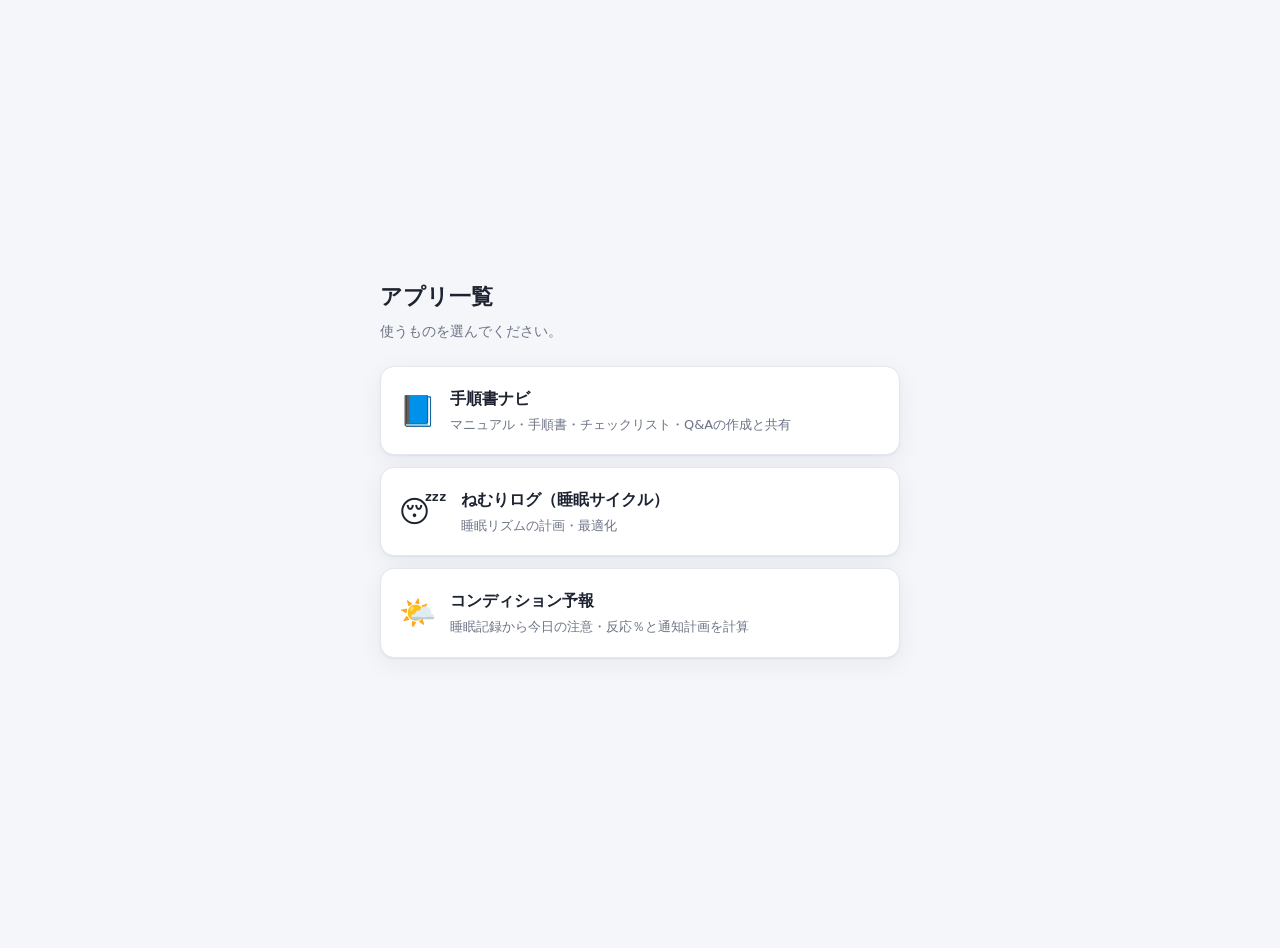
==== commit 97cc7d0a: "コンディション予報ページを追加（/forecast/） 睡眠記録から当日の注意・反応％を計算し、通知計画を返す静的ページ。 仕様書「コンディション予報ページ 仕様書」の v1 を実装した。  - fo" ====
--- a/index.html
+++ b/index.html
@@ -3,1228 +3,29 @@
 <head>
 <meta charset="UTF-8">
 <meta name="viewport" content="width=device-width, initial-scale=1.0">
-<title>手順書ナビ — マニュアル・手順書作成システム</title>
+<title>アプリ一覧</title>
 <style>
-  :root{
-    --bg:#f4f6f9; --panel:#ffffff; --ink:#1d2330; --muted:#6b7385;
-    --line:#e3e7ee; --brand:#2f6df0; --brand-d:#1f4fc4; --brand-soft:#eaf1ff;
-    --ok:#1f9d57; --warn:#d98a00; --danger:#d64545;
-    --shadow:0 1px 2px rgba(20,30,60,.06),0 6px 24px rgba(20,30,60,.06);
-    --radius:12px;
-  }
-  *{box-sizing:border-box}
-  html,body{height:100%}
-  body{
-    margin:0; background:var(--bg); color:var(--ink);
-    font-family:system-ui,-apple-system,"Hiragino Sans","Hiragino Kaku Gothic ProN","Noto Sans JP","Yu Gothic",Meiryo,sans-serif;
-    line-height:1.7; -webkit-font-smoothing:antialiased;
-  }
-  button{font-family:inherit}
-  a{color:var(--brand-d)}
-  .app{display:grid; grid-template-columns:320px 1fr; grid-template-rows:56px 1fr; height:100vh}
-
-  .topbar{grid-column:1 / -1; display:flex; align-items:center; gap:10px; background:var(--panel); border-bottom:1px solid var(--line); padding:0 14px; z-index:20}
-  .hamb{display:none; border:1px solid var(--line); background:#fff; border-radius:9px; width:38px; height:38px; font-size:18px; cursor:pointer}
-  .logo{display:flex; align-items:center; gap:10px; font-weight:800; letter-spacing:.2px}
-  .logo .mark{width:28px;height:28px;border-radius:8px;background:linear-gradient(135deg,var(--brand),#7aa2ff); display:grid;place-items:center;color:#fff;font-size:15px}
-  .logo small{font-weight:600;color:var(--muted);font-size:12px}
-  .topbar .spacer{flex:1}
-  .btn{border:1px solid var(--line); background:#fff; color:var(--ink); padding:8px 13px; border-radius:9px; cursor:pointer; font-size:13.5px; font-weight:600; white-space:nowrap; transition:.12s; display:inline-flex; align-items:center; gap:6px}
-  .btn:hover{background:#f7f9fc; border-color:#d3d9e4}
-  .btn.primary{background:var(--brand); border-color:var(--brand); color:#fff}
-  .btn.primary:hover{background:var(--brand-d)}
-  .btn.ghost{border-color:transparent;background:transparent}
-  .btn.ghost:hover{background:#eef1f6}
-  .btn.danger{color:var(--danger);border-color:#f0d2d2}
-  .btn.danger:hover{background:#fdf2f2}
-  .btn:disabled{opacity:.45;cursor:not-allowed}
-  .btn .lbl-full{display:inline}
-
-  .sidebar{background:var(--panel); border-right:1px solid var(--line); overflow-y:auto; padding:14px 14px; display:flex; flex-direction:column; gap:13px}
-  .scrim{display:none}
-  .navseg{display:flex;gap:6px;background:#eef1f6;padding:4px;border-radius:10px}
-  .navseg button{flex:1;border:none;background:transparent;padding:8px;border-radius:7px;font-weight:700;font-size:13.5px;color:var(--muted);cursor:pointer}
-  .navseg button.active{background:#fff;color:var(--brand-d);box-shadow:var(--shadow)}
-  .search{position:relative}
-  .search input{width:100%; padding:11px 12px 11px 36px; border:1px solid var(--line); border-radius:10px; font-size:15px; background:#fbfcfe; outline:none}
-  .search input:focus{border-color:var(--brand); background:#fff; box-shadow:0 0 0 3px var(--brand-soft)}
-  .search .ico{position:absolute; left:11px; top:50%; transform:translateY(-50%); color:var(--muted)}
-  .filters{display:flex; flex-wrap:wrap; gap:6px}
-  .chip{border:1px solid var(--line); background:#fff; color:var(--muted); border-radius:999px; padding:5px 11px; font-size:12.5px; cursor:pointer; transition:.12s; font-weight:600}
-  .chip:hover{border-color:#c9d2e0}
-  .chip.active{background:var(--brand-soft); border-color:#bcd2ff; color:var(--brand-d)}
-  .sec-title{font-size:11px; font-weight:700; letter-spacing:.08em; color:var(--muted); text-transform:uppercase; margin:2px 4px}
-  .doclist{display:flex; flex-direction:column; gap:4px; flex:1}
-  .docgroup-label{font-size:11.5px;font-weight:700;color:var(--muted);margin:10px 4px 2px;display:flex;align-items:center;gap:6px}
-  .docitem{text-align:left; border:1px solid transparent; background:transparent; border-radius:10px; padding:9px 11px; cursor:pointer; transition:.1s; width:100%; display:flex; gap:9px; align-items:flex-start}
-  .docitem:hover{background:#f5f7fb}
-  .docitem.active{background:var(--brand-soft); border-color:#cfe0ff}
-  .docitem .di-ic{font-size:16px; line-height:1.5; flex:none}
-  .docitem .di-body{min-width:0; flex:1}
-  .docitem .t{font-weight:700; font-size:14px; display:block; color:var(--ink)}
-  .docitem .m{font-size:12px; color:var(--muted); margin-top:2px; display:block; overflow:hidden; text-overflow:ellipsis; white-space:nowrap}
-  .docitem mark{background:#fff2a8; padding:0 1px; border-radius:2px}
-  .empty-list{color:var(--muted); font-size:13px; text-align:center; padding:30px 10px}
-
-  .main{overflow-y:auto; padding:0; position:relative}
-  .reading{max-width:880px; margin:0 auto; padding:34px 40px 120px}
-
-  .breadcrumb{max-width:880px;margin:14px auto -8px;padding:0 40px}
-  .breadcrumb button{border:none;background:none;color:var(--brand-d);font-weight:700;font-size:13.5px;cursor:pointer;padding:0}
-  .breadcrumb button:hover{text-decoration:underline}
-
-  .doc-head{margin-bottom:6px}
-  .doc-badges{display:flex; gap:8px; align-items:center; margin-bottom:12px; flex-wrap:wrap}
-  .doc-type{display:inline-flex; align-items:center; gap:5px; font-size:12px; font-weight:700; color:var(--ink); background:#eef1f6; padding:4px 11px; border-radius:999px}
-  .doc-cat{display:inline-block; font-size:12px; font-weight:700; color:var(--brand-d); background:var(--brand-soft); padding:4px 11px; border-radius:999px}
-  .doc-title{font-size:30px; font-weight:800; line-height:1.3; margin:0 0 8px; letter-spacing:.01em}
-  .doc-desc{font-size:15.5px; color:var(--muted); margin:0 0 14px}
-  .doc-meta{display:flex; gap:14px; flex-wrap:wrap; align-items:center; font-size:12.5px; color:var(--muted); border-bottom:1px solid var(--line); padding-bottom:16px; margin-bottom:8px}
-  .tags{display:flex; gap:6px; flex-wrap:wrap}
-  .tag{font-size:12px; color:#54607a; background:#eef1f6; border-radius:6px; padding:2px 9px; cursor:pointer}
-  .tag:hover{background:#dfe5ee}
-  .doc-stale{display:inline-flex;align-items:center;font-size:12px;font-weight:800;color:#8a2b2b;background:#fdeeee;border:1px solid #f6cccc;padding:4px 11px;border-radius:999px}
-  .doc-history{margin-top:30px;border-top:1px solid var(--line);padding-top:14px;font-size:14px}
-  .doc-history summary{cursor:pointer;font-weight:700;color:var(--muted)}
-  .doc-history ul{margin:10px 0 0;padding-left:18px}
-  .doc-history li{margin:4px 0;color:#3a4256}
-  .doc-history .hd{color:var(--muted);font-size:12.5px;margin-right:6px}
-  .doc-actions{display:flex; gap:8px; margin-left:auto}
-
-  /* Checklist runner */
-  .runner{background:#fbfcfe;border:1px solid var(--line);border-radius:12px;padding:14px 16px;margin:18px 0 22px}
-  .rn-top{display:flex;justify-content:space-between;align-items:center;font-size:14px;margin-bottom:8px}
-  .pbar{height:9px;background:#e7ecf3;border-radius:6px;overflow:hidden}
-  .pbar-fill{height:100%;background:linear-gradient(90deg,var(--ok),#3ec97a);transition:width .25s;width:0}
-  .rn-actions{display:flex;gap:8px;margin-top:11px}
-  .rn-hist{margin-top:12px;border-top:1px dashed var(--line);padding-top:10px}
-  .rn-hist-t{font-size:11.5px;font-weight:700;color:var(--muted);margin-bottom:6px}
-  .rn-rec{display:flex;gap:12px;font-size:12.5px;color:#54607a;padding:3px 0}
-  .rn-rec span:first-child{flex:1;font-weight:600;color:var(--ink)}
-
-  .toc{background:#fbfcfe; border:1px solid var(--line); border-radius:12px; padding:14px 18px; margin:20px 0 26px}
-  .toc h4{margin:0 0 8px; font-size:12px; letter-spacing:.06em; color:var(--muted); text-transform:uppercase}
-  .toc ul{margin:0; padding:0; list-style:none}
-  .toc li{margin:4px 0}
-  .toc li.lvl2{margin-left:18px; font-size:.92em}
-  .toc a{color:var(--brand-d); text-decoration:none; font-weight:600; font-size:14px; cursor:pointer}
-  .toc a:hover{text-decoration:underline}
-
-  .block{margin:0 0 16px}
-  .doc-body .p{display:block}
-  .doc-body ul,.doc-body ol{margin:6px 0; padding-left:24px}
-  .doc-body li{margin:3px 0}
-  .doc-body code.ic{background:#eef1f6; border-radius:5px; padding:1px 6px; font-family:ui-monospace,Menlo,Consolas,monospace; font-size:.9em}
-  .b-heading{font-weight:800; margin:30px 0 12px; scroll-margin-top:70px; border-top:1px dashed var(--line); padding-top:22px}
-  .b-heading:first-child{border-top:none;padding-top:0}
-  .b-heading.lvl1{font-size:22px}
-  .b-heading.lvl2{font-size:18px; border-top:none; padding-top:6px; margin-top:18px; color:#33405c}
-  .b-text{font-size:16px; color:#2a3142}
-  .b-step{display:flex; gap:14px; align-items:flex-start; background:#fff; border:1px solid var(--line); border-radius:12px; padding:14px 16px; box-shadow:var(--shadow); scroll-margin-top:70px}
-  .b-step .num{flex:none; width:30px; height:30px; border-radius:50%; background:var(--brand); color:#fff; font-weight:800; display:grid; place-items:center; font-size:14px}
-  .b-step .body{flex:1; font-size:16px; padding-top:2px; min-width:0}
-  .callout{border-radius:12px; padding:13px 16px 13px 46px; position:relative; font-size:15px}
-  .callout::before{position:absolute; left:15px; top:12px; font-size:18px; line-height:1}
-  .callout.info{background:#eef4ff; border:1px solid #d3e2ff; color:#27406e}
-  .callout.info::before{content:"\2139\FE0F"}
-  .callout.tip{background:#ecfaf1; border:1px solid #c8ecd6; color:#1c5e39}
-  .callout.tip::before{content:"\1F4A1"}
-  .callout.warning{background:#fff6e6; border:1px solid #ffe1ad; color:#7a5200}
-  .callout.warning::before{content:"\26A0\FE0F"}
-  .callout.danger{background:#fdeeee; border:1px solid #f6cccc; color:#8a2b2b}
-  .callout.danger::before{content:"\1F6AB"}
-  .callout .lbl{font-weight:800; display:block; font-size:12.5px; margin-bottom:2px; opacity:.85}
-  .b-check{display:flex; gap:10px; align-items:flex-start; font-size:15.5px; padding:7px 12px; background:#fff; border:1px solid var(--line); border-radius:9px}
-  .b-check input{margin-top:5px; width:18px; height:18px; accent-color:var(--ok); cursor:pointer}
-  .b-check.done{background:#f6fbf8;border-color:#cde9d8}
-  .b-check.done .ck-text{color:var(--muted); text-decoration:line-through}
-  .b-img{margin:6px 0}
-  .b-img img{max-width:100%; border:1px solid var(--line); border-radius:10px; display:block}
-  .b-img figcaption{font-size:12.5px; color:var(--muted); margin-top:6px; text-align:center}
-  .b-code{background:#1c2230; color:#e6ebf5; border-radius:10px; padding:14px 16px; overflow-x:auto; font-family:ui-monospace,SFMono-Regular,Menlo,Consolas,monospace; font-size:13.5px; line-height:1.6; white-space:pre-wrap; word-break:break-word}
-  .b-field{border:1px solid var(--line); border-left:4px solid var(--brand); border-radius:10px; padding:11px 15px; background:#fff}
-  .b-field .bf-label{font-weight:800; font-size:13px; color:var(--brand-d); margin-bottom:3px}
-  .b-field .bf-body{font-size:15.5px}
-  .b-related{border:1px solid var(--line); border-radius:12px; padding:12px 16px; background:#fbfcfe}
-  .b-related .br-title{font-weight:800; font-size:13px; color:var(--muted); margin-bottom:6px}
-  .b-related ul{margin:0; padding-left:18px}
-  .b-related a{cursor:pointer; font-weight:600}
-  .b-related a:hover{text-decoration:underline}
-  .rel-item{display:flex; justify-content:space-between; align-items:center; gap:8px; background:#f6f8fb; border:1px solid var(--line); border-radius:8px; padding:7px 11px; margin-bottom:6px; font-size:14px}
-  .rel-add{width:100%; border:1px solid var(--line); border-radius:9px; padding:9px; font-size:14px; font-family:inherit}
-  .qahub{max-width:880px; margin:0 auto; padding:32px 40px 110px}
-  .qahub h2{font-size:24px; margin:0}
-  .qa-card{border:1px solid var(--line); border-radius:12px; margin-bottom:10px; background:#fff; overflow:hidden; box-shadow:var(--shadow)}
-  .qa-q-btn{width:100%; text-align:left; border:none; background:none; padding:14px 40px 14px 42px; position:relative; font-weight:700; font-size:15.5px; cursor:pointer; color:var(--ink); line-height:1.5}
-  .qa-q-btn::before{content:"Q"; position:absolute; left:16px; top:14px; color:var(--brand-d); font-weight:800}
-  .qa-q-btn::after{content:"▾"; position:absolute; right:16px; top:14px; color:var(--muted); transition:transform .15s}
-  .qa-card.open .qa-q-btn::after{transform:rotate(180deg)}
-  .qa-card:hover{border-color:#cfd8e6}
-  .qa-a-body{display:none; padding:2px 16px 14px 42px; font-size:15px; color:#2a3142; position:relative}
-  .qa-a-body::before{content:"A"; position:absolute; left:16px; top:2px; color:var(--muted); font-weight:800}
-  .qa-card.open .qa-a-body{display:block}
-  .qa-a-body .src{margin-top:10px; font-size:12.5px; color:var(--muted)}
-  .qa-a-body .src a{cursor:pointer; font-weight:600; color:var(--brand-d)}
-  .qa-a-body .src a:hover{text-decoration:underline}
-  @media (max-width:900px){ .qahub{padding:22px 16px 90px} }
-
-  /* Readability: font scale + reading width */
-  body{--rfs:16px}
-  body.fs-s{--rfs:15px}
-  body.fs-m{--rfs:16px}
-  body.fs-l{--rfs:18.5px}
-  .reading{max-width:760px}
-  .b-substep{display:flex; gap:12px; align-items:flex-start; margin-left:44px; background:#fbfcfe; border:1px solid var(--line); border-radius:10px; padding:10px 14px; scroll-margin-top:70px}
-  .b-substep .snum{flex:none; min-width:32px; height:24px; padding:0 7px; border-radius:6px; background:#dfe7f5; color:var(--brand-d); font-weight:800; display:grid; place-items:center; font-size:12px}
-  .b-substep .body{flex:1; min-width:0}
-  .chunk-hint{background:#ecfaf1; border:1px solid #c8ecd6; color:#1c5e39; border-radius:10px; padding:10px 13px; font-size:13px; margin:8px 0 2px; line-height:1.6}
-  .coach{margin:6px 0 14px; border:1px solid var(--line); border-radius:11px; background:#fbfcfe; padding:10px 12px; font-size:13px}
-  .coach.ok{background:#ecfaf1; border-color:#c8ecd6; color:#1c5e39; font-weight:700}
-  .coach .coach-h{font-weight:800; color:var(--ink); margin-bottom:6px; display:flex; align-items:center; gap:8px}
-  .cf{padding:6px 9px; border-radius:8px; margin:4px 0; line-height:1.65}
-  .cf.warn{background:#fff6e6; border:1px solid #ffe1ad; color:#7a5200}
-  .cf.tip{background:#eef4ff; border:1px solid #d3e2ff; color:#27406e}
-  .cf .jump{color:var(--brand-d); font-weight:700; cursor:pointer; text-decoration:underline; margin-left:6px; white-space:nowrap}
-  .blk-warn{display:none; margin-top:6px; font-size:12px; color:#7a5200; background:#fff6e6; border:1px solid #ffe1ad; border-radius:7px; padding:5px 9px}
-  .ed-block.flash{box-shadow:0 0 0 3px var(--brand)}
-  .tips-list{font-size:14px; line-height:1.8; margin:0; padding-left:18px}
-  .tips-list li{margin:9px 0}
-  .tips-list .bad{color:#8a2b2b; font-weight:600}
-  .tips-list .good{color:#1c5e39; font-weight:600}
-  body.theme-dark .coach,body.theme-dark .chunk-hint{background:#121a28}
-
-  /* Dark mode */
-  body.theme-dark{ --bg:#0f1420; --panel:#161d2b; --ink:#e7ebf3; --muted:#9aa6bd; --line:#2a3446; --brand:#5b8def; --brand-d:#a9c4ff; --brand-soft:#1b2740; --shadow:0 1px 2px rgba(0,0,0,.3),0 6px 24px rgba(0,0,0,.3) }
-  body.theme-dark .b-step,body.theme-dark .b-check,body.theme-dark .b-field,body.theme-dark .ed-block,body.theme-dark .modal,body.theme-dark .type-card,body.theme-dark .qa-card,body.theme-dark .store-status,body.theme-dark .btn,body.theme-dark .chip,body.theme-dark .search input,body.theme-dark .field input,body.theme-dark .field textarea,body.theme-dark .field select,body.theme-dark .ed-block textarea,body.theme-dark .ed-block input[type=text],body.theme-dark .ci-item,body.theme-dark .course-item{background:var(--panel); color:var(--ink)}
-  body.theme-dark .toc,body.theme-dark .runner,body.theme-dark .b-related,body.theme-dark .pv-pane,body.theme-dark .b-substep,body.theme-dark .ci-add select{background:#121a28}
-  body.theme-dark .doc-type,body.theme-dark .tag,body.theme-dark .b-term dt,body.theme-dark .b-table th,body.theme-dark .b-substep .snum{background:#222c40; color:var(--ink)}
-  body.theme-dark .b-table td{background:var(--panel)} body.theme-dark .b-table tr:nth-child(even) td{background:#1b2334}
-  body.theme-dark mark{background:#7a6a16; color:#fff}
-  body.theme-dark .b-qa .a{color:var(--ink)}
-
-  /* scale reading body text */
-  .doc-body .b-text,.doc-body .b-step .body,.doc-body .b-substep .body,.doc-body .callout,.doc-body .b-check,.doc-body .b-field .bf-body,.doc-body .b-qa .a,.doc-body .b-term dd{font-size:var(--rfs)}
-  .b-table{width:100%; border-collapse:collapse; font-size:14.5px; border-radius:10px; border:1px solid var(--line)}
-  .b-table th,.b-table td{border:1px solid var(--line); padding:9px 12px; text-align:left}
-  .b-table th{background:#f1f4f9; font-weight:700}
-  .b-table tr:nth-child(even) td{background:#fafbfd}
-  .b-qa{border:1px solid var(--line); border-radius:12px; overflow:hidden}
-  .b-qa .q{background:var(--brand-soft); color:var(--brand-d); font-weight:700; padding:11px 16px 11px 40px; position:relative}
-  .b-qa .q::before{content:"Q"; position:absolute; left:15px; font-weight:800}
-  .b-qa .a{padding:12px 16px 12px 40px; position:relative; font-size:15.5px}
-  .b-qa .a::before{content:"A"; position:absolute; left:15px; font-weight:800; color:var(--muted)}
-  .b-term{display:grid; grid-template-columns:170px 1fr; border:1px solid var(--line); border-radius:10px; overflow:hidden}
-  .b-term dt{background:#f6f8fb; font-weight:700; padding:11px 14px; margin:0; border-right:1px solid var(--line)}
-  .b-term dd{padding:11px 14px; margin:0; font-size:15px}
-  .b-branch{border:1px solid #d9c9f0; background:#f8f4ff; border-radius:12px; padding:14px 16px}
-  .b-branch .bq{font-weight:800; color:#5b34a8; margin-bottom:10px; padding-left:26px; position:relative}
-  .b-branch .bq::before{content:"\2754"; position:absolute; left:0}
-  .b-branch .branches{list-style:none; margin:0; padding:0; display:flex; flex-direction:column; gap:8px}
-  .b-branch .branches li{display:flex; gap:10px; align-items:center; background:#fff; border:1px solid #e7daf7; border-radius:9px; padding:9px 12px; flex-wrap:wrap}
-  .b-branch .cond{font-weight:700; background:#efe6fb; color:#5b34a8; padding:2px 10px; border-radius:6px; font-size:13.5px}
-  .b-branch .arrow{color:#9b7fce; font-weight:800}
-  .b-branch .act{flex:1; min-width:120px}
-
-  .welcome{max-width:640px; margin:7vh auto; text-align:center; padding:0 20px}
-  .welcome .big{width:72px;height:72px;border-radius:20px;background:linear-gradient(135deg,var(--brand),#7aa2ff); display:grid;place-items:center;color:#fff;font-size:34px;margin:0 auto 20px}
-  .welcome h2{font-size:24px;margin:0 0 8px}
-  .welcome p{color:var(--muted);font-size:15px;margin:0 auto 24px;max-width:480px}
-  .welcome .actions{display:flex;gap:10px;justify-content:center;flex-wrap:wrap}
-  .restore-banner{max-width:880px; margin:18px auto 0; background:#fff8e6; border:1px solid #ffe1ad; color:#7a5200; border-radius:11px; padding:12px 16px; display:flex; gap:12px; align-items:center; flex-wrap:wrap}
-  .restore-banner .rb-msg{flex:1; font-size:14px; font-weight:600}
-
-  .typepick{max-width:760px; margin:6vh auto; padding:0 20px}
-  .typepick h2{font-size:22px; margin:0 0 4px}
-  .typepick p{color:var(--muted); margin:0 0 22px}
-  .type-grid{display:grid; grid-template-columns:repeat(auto-fill,minmax(170px,1fr)); gap:12px}
-  .type-card{border:1px solid var(--line); background:#fff; border-radius:14px; padding:18px 16px; cursor:pointer; text-align:left; transition:.12s}
-  .type-card:hover{border-color:var(--brand); box-shadow:var(--shadow); transform:translateY(-2px)}
-  .type-card .tc-ic{font-size:26px}
-  .type-card .tc-name{font-weight:800; margin-top:8px; font-size:15px}
-  .type-card .tc-desc{font-size:12.5px; color:var(--muted); margin-top:3px; line-height:1.5}
-
-  /* Course view */
-  .course-progress{margin:14px 0 22px}
-  .course-progress .cp-top{display:flex;justify-content:space-between;align-items:center;font-size:14px;margin-bottom:8px;font-weight:600}
-  .course-item{display:flex; gap:13px; align-items:flex-start; background:#fff; border:1px solid var(--line); border-radius:12px; padding:13px 15px; margin-bottom:10px}
-  .course-item.done{background:#f6fbf8; border-color:#cde9d8}
-  .course-item .ci-no{flex:none; width:28px; height:28px; border-radius:50%; background:var(--brand-soft); color:var(--brand-d); font-weight:800; display:grid; place-items:center; font-size:13px}
-  .course-item.done .ci-no{background:var(--ok); color:#fff}
-  .course-item .ci-main{flex:1; min-width:0}
-  .course-item .open{font-weight:700; color:var(--ink); cursor:pointer; text-align:left; background:none; border:none; font-size:16px; padding:0}
-  .course-item .open:hover{color:var(--brand-d)}
-  .course-item .ci-ic{font-size:15px}
-  .course-item .note{font-size:13px; color:var(--muted); margin-top:3px}
-  .course-item .chk{flex:none; display:flex; align-items:center; gap:5px; font-size:12.5px; color:var(--muted); cursor:pointer; white-space:nowrap}
-  .course-item .chk input{width:20px;height:20px;accent-color:var(--ok);cursor:pointer}
-
-  /* Course editor */
-  .ci-item{display:flex; gap:10px; align-items:center; background:#fff; border:1px solid var(--line); border-radius:10px; padding:10px 12px; margin-bottom:8px}
-  .ci-item .ci-no{flex:none; width:24px;height:24px;border-radius:50%;background:var(--brand-soft);color:var(--brand-d);font-weight:800;display:grid;place-items:center;font-size:12px}
-  .ci-item .ci-main{flex:1; min-width:0}
-  .ci-item .ci-title{font-weight:700; font-size:14.5px}
-  .ci-item .ci-note{width:100%; border:1px solid var(--line); border-radius:7px; padding:6px 9px; font-size:13px; margin-top:5px; font-family:inherit}
-  .ci-item .iconbtn{border:1px solid var(--line); background:#fff; border-radius:8px; min-width:34px; height:32px; cursor:pointer; color:var(--muted)}
-  .ci-item .iconbtn:disabled{opacity:.35}
-  .ci-add{display:flex; gap:8px; margin-top:12px}
-  .ci-add select{flex:1; border:1px solid var(--line); border-radius:9px; padding:10px; font-size:14px; font-family:inherit}
-
-  .editor-tabs{display:none; gap:6px; padding:10px 16px 0; position:sticky; top:0; background:var(--bg); z-index:6}
-  .editor-tabs button{flex:1; border:1px solid var(--line); background:#fff; padding:10px; border-radius:10px 10px 0 0; font-weight:700; font-size:14px; cursor:pointer; color:var(--muted)}
-  .editor-tabs button.active{background:var(--panel); color:var(--brand-d); border-bottom-color:var(--panel)}
-  .editor-cols{display:flex; gap:0; align-items:stretch; min-height:calc(100vh - 56px)}
-  .ed-pane{flex:1 1 50%; min-width:0; padding:22px 28px 140px; overflow-y:auto}
-  .pv-pane{flex:1 1 50%; min-width:0; border-left:1px solid var(--line); background:#fbfcfe; overflow-y:auto}
-  .pv-pane .reading{padding:26px 30px 80px; max-width:none}
-  .pv-empty{color:var(--muted); text-align:center; padding:60px 20px; font-size:14px}
-  .ed-toolbar{position:sticky; top:0; background:rgba(255,255,255,.92); backdrop-filter:blur(4px); display:flex; gap:6px; padding:8px 0; margin-bottom:6px; flex-wrap:wrap; z-index:4; border-bottom:1px solid var(--line)}
-  .ed-toolbar button{border:1px solid var(--line); background:#fff; border-radius:8px; min-width:38px; height:34px; padding:0 10px; cursor:pointer; font-size:14px; font-weight:700}
-  .ed-toolbar button:hover{background:#f3f6fb}
-  .ed-toolbar .sep{width:1px; background:var(--line); margin:2px 4px}
-  .ed-row{display:flex; gap:12px; flex-wrap:wrap; margin-bottom:13px}
-  .field{flex:1; min-width:180px; display:flex; flex-direction:column; gap:5px}
-  .field label{font-size:12px; font-weight:700; color:var(--muted)}
-  .field input, .field textarea, .field select{border:1px solid var(--line); border-radius:10px; padding:11px 12px; font-size:15px; font-family:inherit; background:#fff; outline:none; width:100%}
-  .field input:focus, .field textarea:focus, .field select:focus{border-color:var(--brand); box-shadow:0 0 0 3px var(--brand-soft)}
-  .ed-blocks{display:flex; flex-direction:column; gap:12px; margin-top:8px}
-  .ed-block{border:1px solid var(--line); border-radius:12px; background:#fff; padding:12px; transition:box-shadow .12s}
-  .ed-block.dragging{opacity:.5}
-  .ed-block.drag-over{box-shadow:0 0 0 2px var(--brand)}
-  .ed-block .bhead{display:flex; align-items:center; gap:8px; margin-bottom:9px}
-  .ed-block .drag-h{cursor:grab; color:#b8c0cf; font-size:15px; user-select:none; padding:0 2px}
-  .ed-block .btype{font-size:12px; font-weight:800; color:var(--brand-d); background:var(--brand-soft); padding:3px 9px; border-radius:6px}
-  .ed-block .bspacer{flex:1}
-  .ed-block .iconbtn{border:1px solid var(--line); background:#fff; border-radius:8px; min-width:36px; height:34px; cursor:pointer; color:var(--muted); font-size:14px; font-weight:700}
-  .ed-block .iconbtn:hover{background:#f5f7fb; color:var(--ink)}
-  .ed-block .iconbtn:disabled{opacity:.35}
-  .ed-block textarea, .ed-block input[type=text]{width:100%; border:1px solid var(--line); border-radius:9px; padding:10px 11px; font-size:15px; font-family:inherit; resize:vertical; min-height:46px}
-  .ed-block textarea:focus, .ed-block input[type=text]:focus{border-color:var(--brand); outline:none; box-shadow:0 0 0 3px var(--brand-soft)}
-  .ed-block .row2{display:flex; gap:8px; margin-bottom:8px}
-  .ed-block .mini{font-size:11.5px; color:var(--muted); margin:2px 0 6px}
-  .ed-block .img-preview{max-width:170px; max-height:130px; border-radius:8px; border:1px solid var(--line); margin-top:8px; display:block}
-  .branch-opt{display:flex; gap:8px; margin-bottom:7px; align-items:center}
-  .branch-opt input{min-height:auto !important; height:40px}
-  .branch-opt .c{flex:0 0 38%}
-  .branch-opt .a{flex:1}
-  .branch-opt .rm{flex:none; border:1px solid var(--line); background:#fff; border-radius:8px; width:38px; height:40px; cursor:pointer; color:var(--muted)}
-  .add-bar{margin-top:16px; padding-top:14px; border-top:1px dashed var(--line)}
-  .add-bar .lbl{font-size:12px;font-weight:700;color:var(--muted); display:block; margin-bottom:8px}
-  .add-grid{display:flex; gap:7px; flex-wrap:wrap}
-  .addbtn{border:1px dashed #c4cede; background:#fbfcff; color:var(--brand-d); border-radius:9px; padding:9px 13px; font-size:13.5px; font-weight:700; cursor:pointer}
-  .addbtn:hover{background:var(--brand-soft); border-color:var(--brand)}
-  .ed-footer{position:sticky; bottom:0; background:linear-gradient(transparent,var(--panel) 22px,var(--panel)); padding:14px 0 8px; display:flex; gap:10px; justify-content:flex-end; margin-top:14px; align-items:center}
-  .ed-footer .save-state{margin-right:auto; font-size:12px; color:var(--muted)}
-
-  .toast{position:fixed; bottom:22px; left:50%; transform:translateX(-50%) translateY(20px); background:var(--ink); color:#fff; padding:11px 20px; border-radius:10px; font-size:13.5px; font-weight:600; opacity:0; pointer-events:none; transition:.25s; z-index:50; box-shadow:0 8px 30px rgba(0,0,0,.25)}
-  .toast.show{opacity:1; transform:translateX(-50%) translateY(0)}
-
-  .store-status{display:inline-flex;align-items:center;gap:7px;border:1px solid var(--line);background:#fff;border-radius:9px;padding:7px 12px;cursor:pointer;font-size:13px;font-weight:700;color:var(--ink);white-space:nowrap;max-width:200px;overflow:hidden}
-  .store-status:hover{background:#f7f9fc;border-color:#d3d9e4}
-  .store-status .dot{width:9px;height:9px;border-radius:50%;background:#c2c9d4;flex:none}
-  .store-status.on .dot{background:var(--ok);box-shadow:0 0 0 3px rgba(31,157,87,.15)}
-  .store-status #storeLabel{overflow:hidden;text-overflow:ellipsis}
-  .modal-scrim{position:fixed;inset:0;background:rgba(15,20,35,.45);z-index:60;display:flex;align-items:center;justify-content:center;padding:20px}
-  .modal{background:#fff;border-radius:16px;max-width:520px;width:100%;padding:22px 22px 20px;box-shadow:0 20px 60px rgba(0,0,0,.3)}
-  .modal h3{margin:0 0 8px;font-size:18px}
-  .modal p{color:#3a4256;font-size:13.5px;margin:0 0 14px;line-height:1.75}
-  .modal code{background:#eef1f6;border-radius:5px;padding:1px 6px;font-family:ui-monospace,Menlo,Consolas,monospace;font-size:.9em}
-  .modal .m-status{background:#f6f8fb;border:1px solid var(--line);border-radius:10px;padding:11px 13px;font-size:13.5px;margin-bottom:14px;line-height:1.7}
-  .modal .m-actions{display:flex;gap:8px;flex-wrap:wrap}
-  .modal .hint{font-size:12px;color:var(--muted);margin-top:14px;line-height:1.7;border-top:1px dashed var(--line);padding-top:12px}
-
-  @media (max-width:900px){ .store-status #storeLabel{display:none} .store-status{padding:7px 9px} }
-
-  @media (max-width:900px){
-    .app{grid-template-columns:1fr}
-    .hamb{display:block}
-    .logo small{display:none}
-    .sidebar{position:fixed; top:56px; left:0; bottom:0; width:84%; max-width:330px; z-index:30; transform:translateX(-105%); transition:transform .22s; box-shadow:0 10px 40px rgba(0,0,0,.18)}
-    .app.nav-open .sidebar{transform:translateX(0)}
-    .app.nav-open .scrim{display:block; position:fixed; inset:56px 0 0 0; background:rgba(15,20,35,.4); z-index:25}
-    .reading{padding:22px 18px 90px}
-    .breadcrumb{padding:0 18px}
-    .editor-tabs{display:flex}
-    .editor-cols{display:block; min-height:0}
-    .ed-pane, .pv-pane{padding:16px 16px 120px; border-left:none}
-    .editor-wrap[data-tab="edit"] .pv-pane{display:none}
-    .editor-wrap[data-tab="preview"] .ed-pane{display:none}
-    .pv-pane .reading{padding:18px 16px 60px}
-    .doc-actions{width:100%; margin-left:0}
-    .btn .lbl-full{display:none}
-  }
-  @media print{
-    .topbar,.sidebar,.scrim,.toc,.doc-actions,.editor-tabs,.ed-pane,.ed-toolbar,.runner,.breadcrumb{display:none !important}
-    .app{display:block;height:auto}
-    .main{overflow:visible}
-    .reading{max-width:none;padding:0}
-    .b-step,.b-check,.b-img img{box-shadow:none}
-    body{background:#fff}
-    .b-heading{page-break-after:avoid}
-    .b-step,.callout,.b-qa,.b-branch{page-break-inside:avoid}
-  }
+  body{font-family:system-ui,-apple-system,"Hiragino Sans","Noto Sans JP",Meiryo,sans-serif;
+    background:#f4f6f9;color:#1d2330;margin:0;display:grid;place-items:center;min-height:100vh;padding:24px;line-height:1.7}
+  .wrap{max-width:520px;width:100%}
+  .h{font-size:22px;font-weight:800;margin:0 0 4px}
+  .s{color:#6b7385;margin:0 0 22px;font-size:14px}
+  a.card{display:flex;gap:14px;align-items:center;text-decoration:none;color:#1d2330;background:#fff;
+    border:1px solid #e3e7ee;border-radius:14px;padding:18px;margin-bottom:12px;
+    box-shadow:0 1px 2px rgba(20,30,60,.06),0 6px 24px rgba(20,30,60,.06);transition:.12s}
+  a.card:hover{border-color:#2f6df0;transform:translateY(-2px)}
+  .ic{font-size:30px;flex:none}
+  .t{font-weight:800;display:block}
+  .d{font-size:13px;color:#6b7385;margin-top:2px;display:block}
 </style>
 </head>
 <body>
-<div class="app" id="app">
-  <header class="topbar">
-    <button class="hamb" id="hamb" title="一覧">☰</button>
-    <div class="logo"><span class="mark">📘</span><div>手順書ナビ<br><small>マニュアル・手順書作成システム</small></div></div>
-    <div class="spacer"></div>
-    <button class="btn ghost" id="btnView" title="表示設定（文字サイズ・配色）">🌓<span class="lbl-full"> 表示</span></button>
-    <button class="store-status" id="btnStore" title="データの保存先"><span class="dot"></span><span id="storeLabel">保存先</span></button>
-    <button class="btn ghost" id="btnImport" title="JSONを読み込む">📥<span class="lbl-full"> 読込</span></button>
-    <button class="btn ghost" id="btnExport" title="JSONに書き出す">📤<span class="lbl-full"> 書出</span></button>
-    <button class="btn ghost" id="btnPrint" title="印刷 / PDF" disabled>🖨️<span class="lbl-full"> 印刷</span></button>
-    <button class="btn primary" id="btnNew">＋<span class="lbl-full"> 新規作成</span></button>
-  </header>
-
-  <div class="scrim" id="scrim"></div>
-
-  <aside class="sidebar" id="sidebar">
-    <div class="navseg" id="navseg">
-      <button data-nav="docs" class="active">📄 文書</button>
-      <button data-nav="courses">🎓 コース</button>
-      <button data-nav="qa">❓ Q&amp;A</button>
-    </div>
-    <div id="docFilters">
-      <div class="search" style="margin-bottom:13px"><span class="ico">🔍</span><input id="search" type="search" placeholder="キーワードで検索（本文も対象）"></div>
-      <div style="margin-bottom:13px"><div class="sec-title">種類</div><div class="filters" id="typeFilters"></div></div>
-      <div><div class="sec-title">カテゴリ</div><div class="filters" id="cats"></div></div>
-    </div>
-    <div class="doclist" id="doclist"></div>
-  </aside>
-
-  <main class="main" id="main"></main>
-</div>
-
-<input type="file" id="fileInput" accept="application/json,.json" hidden>
-<div id="modalRoot"></div>
-<div class="toast" id="toast"></div>
-
-<script>
-"use strict";
-(function(){
-  const STORE_KEY = "tejunsho-navi-v1";
-  const LOCAL_KEY = "tejunsho-navi-local-v1";
-  const DRAFT_KEY = "tejunsho-navi-draft-v2";
-  const SETTINGS_KEY = "tejunsho-navi-settings-v1";
-  let settings = {fontScale:"m", theme:"light"};
-  function loadSettings(){ try{ const r=localStorage.getItem(SETTINGS_KEY); if(r) settings=Object.assign(settings,JSON.parse(r)); }catch(e){} }
-  function saveSettings(){ try{ localStorage.setItem(SETTINGS_KEY, JSON.stringify(settings)); }catch(e){} }
-  function applySettings(){ const b=document.body; b.classList.remove("fs-s","fs-m","fs-l"); b.classList.add("fs-"+(settings.fontScale||"m")); b.classList.toggle("theme-dark", settings.theme==="dark"); }
-
-  const DOC_TYPES = {
-    procedure:{label:"手順書",      icon:"📋", desc:"番号付きの作業手順を順を追って。"},
-    workflow: {label:"ワークフロー", icon:"🔀", desc:"条件分岐を含む業務の流れ。"},
-    manual:   {label:"マニュアル",   icon:"📖", desc:"章立てで体系的にまとめた解説書。"},
-    checklist:{label:"チェックリスト",icon:"✅", desc:"確認項目を漏れなく点検。"},
-    faq:      {label:"FAQ",          icon:"❓", desc:"よくある質問と回答。"},
-    glossary: {label:"用語集",       icon:"📚", desc:"専門用語と意味の一覧。"},
-    general:  {label:"一般文書",     icon:"📄", desc:"自由形式のメモ・案内。"}
-  };
-  const BLOCK_TYPES = {
-    heading:{label:"見出し",  icon:"H"}, text:{label:"本文", icon:"¶"}, field:{label:"記入欄", icon:"▤"},
-    step:{label:"手順ステップ", icon:"1."}, substep:{label:"サブステップ", icon:"a."}, callout:{label:"注記/注意", icon:"!"}, check:{label:"チェック項目", icon:"☑"},
-    branch:{label:"分岐", icon:"🔀"}, qa:{label:"Q&A", icon:"Q"}, term:{label:"用語", icon:"語"},
-    table:{label:"表", icon:"⊞"}, related:{label:"関連文書", icon:"🔗"}, image:{label:"画像", icon:"🖼"}, code:{label:"コード/コマンド", icon:"</>"}
-  };
-
-  /* ---------- State ---------- */
-  let docs = [], courses = [];
-  let currentId = null, currentCourseId = null, viewFromCourse = null;
-  let mode = "welcome";       // welcome | view | edit | typepick | course | courseEdit
-  let navView = "docs";       // docs | courses | qa
-  let qaQuery = "";
-  let query = "", activeCat = "すべて", activeType = "すべて", activeTag = "";
-  let draft = null, courseDraft = null, lastFocused = null;
-
-  /* local per-user state (checks / records / course progress) */
-  let local = {checks:{}, records:{}, course:{}, viewerName:""};
-
-  /* shared data-file (File System Access) */
-  const FSA = (typeof window!=="undefined") && ("showOpenFilePicker" in window) && window.isSecureContext;
-  let fileHandle = null;     // connected FileSystemFileHandle
-  let pendingHandle = null;  // remembered handle awaiting permission re-grant
-  let loadedVersion = 0;     // meta.version we last read from file
-  let writeTimer = null;
-
-  /* ---------- Persistence ---------- */
-  const uid = () => Date.now().toString(36) + Math.random().toString(36).slice(2,7);
-  function ensureBids(blocks){ (blocks||[]).forEach(b=>{ if(!b.bid) b.bid=uid(); }); }
-  function load(){
-    let parsed=null;
-    try{ const raw=localStorage.getItem(STORE_KEY); if(raw) parsed=JSON.parse(raw); }catch(e){ console.warn(e); }
-    if(parsed){
-      if(Array.isArray(parsed)){ docs=parsed; courses=[]; } else { docs=parsed.docs||[]; courses=parsed.courses||[]; }
-    } else {
-      docs = seedDocs();
-      courses = [{ id:uid(), title:"新人オンボーディング（配属初日）",
-        description:"配属初日に、上から順に読んでください。読み終えたら「完了」を押すと進み具合が分かります。",
-        items: ["この手順書ナビの使い方","来客対応の基本手順","電話の取り次ぎフロー","開店前チェックリスト"]
-          .map(t=>{ const d=docs.find(x=>x.title===t); return d?{docId:d.id,note:""}:null; }).filter(Boolean) }];
-    }
-    docs.forEach(d=>ensureBids(d.blocks));
-    loadLocal();
-    if(!parsed) save();
-  }
-  function saveLocalCache(){ try{ localStorage.setItem(STORE_KEY, JSON.stringify({docs,courses})); }
-    catch(e){ toast("保存に失敗（容量超過の可能性）。画像を減らすか書出でバックアップを"); } }
-  function save(){ saveLocalCache(); scheduleFileWrite(); }
-  function loadLocal(){ try{ const r=localStorage.getItem(LOCAL_KEY); if(r) local=Object.assign(local,JSON.parse(r)); }catch(e){} }
-  function saveLocal(){ try{ localStorage.setItem(LOCAL_KEY, JSON.stringify(local)); }catch(e){} }
-
-  function saveDraftAuto(){ if(!draft) return;
-    try{ localStorage.setItem(DRAFT_KEY, JSON.stringify({draft,t:Date.now()})); }catch(e){}
-    const st=document.querySelector(".save-state"); if(st) st.textContent="下書き自動保存済み "+new Date().toLocaleTimeString("ja-JP",{hour:"2-digit",minute:"2-digit"}); }
-  function clearDraftAuto(){ try{ localStorage.removeItem(DRAFT_KEY); }catch(e){} }
-  function getStoredDraft(){ try{ const r=localStorage.getItem(DRAFT_KEY); return r?JSON.parse(r):null; }catch(e){ return null; } }
-
-  /* check / record / course-progress helpers (per-user, local) */
-  function getCheck(docId,bid){ return !!(local.checks[docId] && local.checks[docId][bid]); }
-  function setCheck(docId,bid,v){ (local.checks[docId]=local.checks[docId]||{})[bid]=v; saveLocal(); }
-  function resetChecks(docId){ delete local.checks[docId]; saveLocal(); }
-  function checkStats(d){ const ids=(d.blocks||[]).filter(b=>b.type==="check").map(b=>b.bid);
-    return {total:ids.length, done:ids.filter(id=>getCheck(d.id,id)).length}; }
-  function addRecord(docId,rec){ (local.records[docId]=local.records[docId]||[]).unshift(rec); saveLocal(); }
-  function getRecords(docId){ return local.records[docId]||[]; }
-  function courseDone(cid,docId){ return !!(local.course[cid] && local.course[cid][docId]); }
-  function setCourseDone(cid,docId,v){ (local.course[cid]=local.course[cid]||{})[docId]=v; saveLocal(); }
-
-  /* ---------- Text + markdown-lite ---------- */
-  const esc = s => String(s==null?"":s).replace(/[&<>"]/g, c => ({"&":"&amp;","<":"&lt;",">":"&gt;",'"':"&quot;"}[c]));
-  function escapeReg(s){ return s.replace(/[.*+?^${}()|[\]\\]/g,"\\$&"); }
-  function inlineMd(s){
-    s=s.replace(/\*\*([^*\n]+)\*\*/g,"<strong>$1</strong>");
-    s=s.replace(/(^|[^*])\*([^*\n]+)\*/g,"$1<em>$2</em>");
-    s=s.replace(/`([^`\n]+)`/g,'<code class="ic">$1</code>');
-    s=s.replace(/\[([^\]]+)\]\((https?:\/\/[^)\s]+)\)/g,'<a href="$2" target="_blank" rel="noopener">$1</a>');
-    return s;
-  }
-  function fmt(text){
-    const lines=esc(text).split(/\n/); let html=""; let i=0;
-    while(i<lines.length){ const ln=lines[i];
-      if(/^\s*[-・]\s+/.test(ln)){ const items=[]; while(i<lines.length&&/^\s*[-・]\s+/.test(lines[i])){ items.push(lines[i].replace(/^\s*[-・]\s+/,"")); i++; } html+="<ul>"+items.map(t=>"<li>"+inlineMd(t)+"</li>").join("")+"</ul>"; }
-      else if(/^\s*\d+[.)]\s+/.test(ln)){ const items=[]; while(i<lines.length&&/^\s*\d+[.)]\s+/.test(lines[i])){ items.push(lines[i].replace(/^\s*\d+[.)]\s+/,"")); i++; } html+="<ol>"+items.map(t=>"<li>"+inlineMd(t)+"</li>").join("")+"</ol>"; }
-      else { const para=[]; while(i<lines.length&&lines[i].trim()!==""&&!/^\s*[-・]\s+/.test(lines[i])&&!/^\s*\d+[.)]\s+/.test(lines[i])){ para.push(lines[i]); i++; } if(para.length) html+='<span class="p">'+para.map(inlineMd).join("<br>")+"</span>"; else i++; }
-    }
-    return html;
-  }
-  function hlWith(html,q){ if(!q) return html; const re=new RegExp("("+escapeReg(esc(q))+")","gi");
-    return html.split(/(<[^>]+>)/).map(seg=> seg.charAt(0)==="<"?seg:seg.replace(re,"<mark>$1</mark>")).join(""); }
-  function hl(html){ return hlWith(html, query); }
-  const fmtHL = t => hl(fmt(t));
-
-  /* ---------- Derived ---------- */
-  function categories(){ const set=new Set(docs.map(d=>d.category).filter(Boolean));
-    return ["すべて", ...[...set].sort((a,b)=>a.localeCompare(b,"ja"))]; }
-  function docText(d){ const parts=[d.title,d.description,d.category,d.owner,(d.tags||[]).join(" ")];
-    (d.blocks||[]).forEach(b=>{ parts.push(b.text,b.caption,b.q,b.a,b.term,b.desc,b.label); (b.options||[]).forEach(o=>parts.push(o.c,o.a)); });
-    return parts.filter(Boolean).join(" ").toLowerCase(); }
-  function filteredDocs(){ return docs.filter(d=>{
-    if(activeCat!=="すべて"&&d.category!==activeCat) return false;
-    if(activeType!=="すべて"&&(d.type||"general")!==activeType) return false;
-    if(activeTag&&!(d.tags||[]).includes(activeTag)) return false;
-    if(query&&!docText(d).includes(query.toLowerCase())) return false; return true; }); }
-  function snippet(d){ if(!query) return ""; const q=query.toLowerCase();
-    const fields=[]; (d.blocks||[]).forEach(b=>{ [b.text,b.q,b.a,b.term,b.desc,b.label,b.caption].forEach(x=>{ if(x) fields.push(x); }); });
-    fields.unshift(d.description||""); for(const f of fields){ const i=f.toLowerCase().indexOf(q); if(i>=0){ const s=Math.max(0,i-18); return (s>0?"…":"")+f.slice(s,i+q.length+30)+"…"; } } return ""; }
-
-  /* ---------- Sidebar ---------- */
-  function renderSidebar(){
-    document.querySelectorAll("#navseg button").forEach(b=>b.classList.toggle("active",b.dataset.nav===navView));
-    document.getElementById("docFilters").style.display = navView==="docs"?"":"none";
-    const box=document.getElementById("doclist");
-    if(navView==="courses"){ renderCourseList(box); return; }
-    if(navView==="qa"){ box.innerHTML='<div class="empty-list">右側で質問を検索できます。<br>全文書のQ&amp;Aをまとめて探せます。</div>'; return; }
-
-    const usedTypes=new Set(docs.map(d=>d.type||"general"));
-    document.getElementById("typeFilters").innerHTML =
-      ['<button class="chip '+(activeType==="すべて"?"active":"")+'" data-type="すべて">すべて</button>']
-      .concat(Object.keys(DOC_TYPES).filter(t=>usedTypes.has(t)).map(t=>
-        '<button class="chip '+(activeType===t?"active":"")+'" data-type="'+t+'">'+DOC_TYPES[t].icon+" "+DOC_TYPES[t].label+"</button>")).join("");
-    document.getElementById("cats").innerHTML = categories().map(c=>
-      '<button class="chip '+(c===activeCat?"active":"")+'" data-cat="'+esc(c)+'">'+esc(c)+"</button>").join("");
-
-    const list=filteredDocs();
-    const tagChip = activeTag ? '<div style="margin:0 2px 8px"><button class="chip active" id="clearTag">絞り込み中: #'+esc(activeTag)+' ✕</button></div>' : "";
-    if(!list.length){ box.innerHTML=tagChip+'<div class="empty-list">'+((query||activeCat!=="すべて"||activeType!=="すべて"||activeTag)?"該当する文書がありません":"まだ文書がありません。<br>「＋ 新規作成」から作りましょう。")+"</div>"; bindClearTag(); return; }
-    const groups={}; list.forEach(d=>{ const c=d.category||"未分類"; (groups[c]=groups[c]||[]).push(d); });
-    let html=tagChip;
-    Object.keys(groups).sort((a,b)=>a.localeCompare(b,"ja")).forEach(cat=>{
-      html+='<div class="docgroup-label">'+esc(cat)+"</div>";
-      groups[cat].forEach(d=>{ const tdef=DOC_TYPES[d.type||"general"]; const steps=(d.blocks||[]).filter(b=>b.type==="step").length;
-        const sn=snippet(d);
-        const meta=sn || [tdef?tdef.label:"", steps?steps+"ステップ":"", (d.tags||[]).slice(0,2).map(t=>"#"+t).join(" ")].filter(Boolean).join(" ・ ");
-        html+='<button class="docitem '+(d.id===currentId&&mode==="view"?"active":"")+'" data-id="'+d.id+'"><span class="di-ic">'+(tdef?tdef.icon:"📄")+'</span><span class="di-body"><span class="t">'+hl(esc(d.title||"（無題）"))+'</span><span class="m">'+hl(esc(meta||d.description||""))+"</span></span></button>"; });
-    });
-    box.innerHTML=html; bindClearTag();
-  }
-  function bindClearTag(){ const c=document.getElementById("clearTag"); if(c) c.onclick=()=>{ activeTag=""; renderSidebar(); }; }
-  function renderCourseList(box){
-    let html='<button class="btn primary" id="newCourse" style="width:100%;margin-bottom:10px">＋ 新しいコース</button>';
-    if(!courses.length) html+='<div class="empty-list">コースがありません。<br>「配属初日に読むセット」のような<br>読む順・必読リストを作れます。</div>';
-    else html+=courses.map(c=>{ const items=c.items||[]; const done=items.filter(it=>courseDone(c.id,it.docId)).length;
-      return '<button class="docitem '+(c.id===currentCourseId&&mode==="course"?"active":"")+'" data-cid="'+c.id+'"><span class="di-ic">🎓</span><span class="di-body"><span class="t">'+hl(esc(c.title))+'</span><span class="m">'+done+" / "+items.length+" 完了</span></span></button>"; }).join("");
-    box.innerHTML=html;
-    const nc=document.getElementById("newCourse"); if(nc) nc.onclick=()=>{ closeNav(); openCourseEditor(null); };
-  }
-
-  /* ---------- Shared body renderer ---------- */
-  function buildToc(blocks){
-    const hs=[]; blocks.forEach((b,i)=>{ if(b.type==="heading"&&(b.text||"").trim()) hs.push({i,level:b.level||1,text:b.text}); });
-    if(hs.length<2) return "";
-    return '<nav class="toc"><h4>目次</h4><ul>'+hs.map(h=>'<li class="lvl'+(h.level||1)+'"><a data-jump="blk-'+h.i+'">'+esc(h.text)+"</a></li>").join("")+"</ul></nav>";
-  }
-  function renderBlocks(blocks, ctx){
-    let stepNo=0, subNo=0;
-    return blocks.map((b,i)=>{ switch(b.type){
-      case "heading":{ const lv=b.level||1; const tag=lv===2?"h4":"h3"; return "<"+tag+' class="block b-heading lvl'+lv+'" id="blk-'+i+'">'+hl(inlineMd(esc(b.text)))+"</"+tag+">"; }
-      case "text": return '<div class="block b-text">'+fmtHL(b.text)+"</div>";
-      case "substep":{ subNo++; const letter=String.fromCharCode(96+Math.min(subNo,26)); return '<div class="block b-substep"><div class="snum">'+(stepNo?stepNo+"-":"")+letter+'</div><div class="body">'+fmtHL(b.text)+"</div></div>"; }
-      case "field": return (b.label||b.text)?'<div class="block b-field"><div class="bf-label">'+hl(esc(b.label||""))+'</div><div class="bf-body">'+(fmtHL(b.text)||'<span style="color:var(--muted)">（未記入）</span>')+"</div></div>":"";
-      case "related":{ const ids=(b.ids||[]).filter(id=>docs.find(x=>x.id===id)); if(!ids.length) return "";
-        return '<div class="block b-related"><div class="br-title">🔗 関連する文書</div><ul>'+ids.map(id=>{ const dd=docs.find(x=>x.id===id); const ic=DOC_TYPES[dd.type||"general"].icon; return '<li><a data-godoc="'+id+'">'+ic+" "+esc(dd.title)+"</a></li>"; }).join("")+"</ul></div>"; }
-      case "step":{ stepNo++; subNo=0; return '<div class="block b-step" id="blk-'+i+'"><div class="num">'+stepNo+'</div><div class="body">'+fmtHL(b.text)+"</div></div>"; }
-      case "callout":{ const v=b.variant||"info"; const L={info:"メモ",tip:"ヒント",warning:"注意",danger:"禁止/危険"}; return '<div class="block callout '+v+'"><span class="lbl">'+L[v]+"</span>"+fmtHL(b.text)+"</div>"; }
-      case "check":{ const checked = ctx&&ctx.docId ? getCheck(ctx.docId,b.bid) : false;
-        return '<label class="block b-check'+(checked?" done":"")+'" data-bid="'+(b.bid||"")+'"><input type="checkbox" '+(checked?"checked":"")+'><span class="ck-text">'+fmtHL(b.text)+"</span></label>"; }
-      case "branch":{ const opts=(b.options||[]).filter(o=>(o.c||o.a));
-        return '<div class="block b-branch"><div class="bq">'+hl(esc(b.text||"条件を選んでください"))+'</div><ul class="branches">'+opts.map(o=>'<li><span class="cond">'+hl(esc(o.c||""))+'</span><span class="arrow">→</span><span class="act">'+fmtHL(o.a||"")+"</span></li>").join("")+"</ul></div>"; }
-      case "qa": return '<div class="block b-qa"><div class="q">'+fmtHL(b.q||"")+'</div><div class="a">'+fmtHL(b.a||"")+"</div></div>";
-      case "term": return '<dl class="block b-term"><dt>'+hl(esc(b.term||""))+"</dt><dd>"+fmtHL(b.desc||"")+"</dd></dl>";
-      case "table": return renderTable(b.text);
-      case "image": return b.data?'<figure class="block b-img"><img src="'+b.data+'" alt="'+esc(b.caption||"")+'">'+(b.caption?'<figcaption>'+hl(esc(b.caption))+"</figcaption>":"")+"</figure>":"";
-      case "code": return '<pre class="block b-code">'+esc(b.text)+"</pre>";
-      default: return "";
-    } }).join("");
-  }
-  function renderTable(text){
-    const rows=String(text||"").split(/\n/).map(r=>r.trim()).filter(Boolean).map(r=>r.split("|").map(c=>c.trim()));
-    if(!rows.length) return "";
-    const head=rows[0], body=rows.slice(1);
-    let h='<table class="block b-table"><thead><tr>'+head.map(c=>"<th>"+hl(inlineMd(esc(c)))+"</th>").join("")+"</tr></thead>";
-    if(body.length) h+="<tbody>"+body.map(r=>"<tr>"+r.map(c=>"<td>"+hl(inlineMd(esc(c)))+"</td>").join("")+"</tr>").join("")+"</tbody>";
-    return h+"</table>";
-  }
-  function docBodyHTML(d, ctx){ const body=renderBlocks(d.blocks||[], ctx);
-    return buildToc(d.blocks||[]) + '<div class="doc-body">'+(body||'<p class="b-text" style="color:var(--muted)">（本文がありません）</p>')+"</div>"; }
-
-  /* ---------- Main render ---------- */
-  function render(){
-    renderSidebar();
-    document.getElementById("btnPrint").disabled = !(mode==="view" && currentId);
-    const main=document.getElementById("main");
-    if(mode==="edit"){ main.innerHTML=""; main.appendChild(renderEditor()); return; }
-    if(mode==="courseEdit"){ main.innerHTML=""; main.appendChild(renderCourseEditor()); return; }
-    if(mode==="typepick"){ main.innerHTML=typePickHTML(); bindTypePick(); return; }
-    if(mode==="qahub"){ main.innerHTML=renderQaHub(); bindQaHub(); return; }
-    if(mode==="course"){ const c=courses.find(x=>x.id===currentCourseId); if(c){ main.innerHTML=renderCourseView(c); bindCourseView(c); return; } mode="welcome"; }
-    const doc=docs.find(d=>d.id===currentId);
-    if(!doc||mode==="welcome"){ main.innerHTML=welcomeHTML(); bindWelcome(); return; }
-    main.innerHTML=renderViewer(doc); bindViewer(doc);
-  }
-
-  function restoreBannerHTML(){ const sd=getStoredDraft(); if(!sd||!sd.draft) return "";
-    const t=sd.draft.title?"「"+esc(sd.draft.title)+"」":"無題の文書";
-    return '<div class="restore-banner"><span class="rb-msg">📝 前回の下書き'+t+'が残っています。編集を再開しますか？</span><button class="btn primary" id="rbResume">再開する</button><button class="btn" id="rbDiscard">破棄</button></div>'; }
-  function welcomeHTML(){ return restoreBannerHTML()+'<div class="welcome"><div class="big">📘</div><h2>手順書ナビへようこそ</h2><p>マニュアル・手順書・ワークフロー・チェックリストなどを、誰でも見やすく作成・閲覧できます。困ったら「❓ Q&amp;A」、新人の方は「🎓 コース」から読む順を確認できます。</p><div class="actions"><button class="btn primary" id="wNew">＋ 新しい文書を作る</button><button class="btn" id="wQa">❓ Q&amp;A を見る</button><button class="btn" id="wCourse">🎓 コースを見る</button></div></div>'; }
-  function bindWelcome(){ const n=document.getElementById("wNew"); if(n) n.onclick=()=>startNew();
-    const q=document.getElementById("wQa"); if(q) q.onclick=()=>{ navView="qa"; mode="qahub"; currentId=null; render(); };
-    const c=document.getElementById("wCourse"); if(c) c.onclick=()=>{ navView="courses"; const f=courses[0]; if(f){ currentCourseId=f.id; mode="course"; } render(); };
-    const r=document.getElementById("rbResume"),d=document.getElementById("rbDiscard");
-    if(r) r.onclick=()=>{ const sd=getStoredDraft(); if(sd&&sd.draft){ draft=sd.draft; mode="edit"; render(); } };
-    if(d) d.onclick=()=>{ clearDraftAuto(); render(); toast("下書きを破棄しました"); }; }
-
-  /* ---------- Document viewer ---------- */
-  function runnerHTML(d){
-    const s=checkStats(d); if(!s.total) return "";
-    const pct=s.total?Math.round(s.done/s.total*100):0; const recs=getRecords(d.id).slice(0,5);
-    return '<div class="runner"><div class="rn-top"><strong>✅ チェックの進捗</strong><span id="rnText">'+s.done+" / "+s.total+' 完了</span></div><div class="pbar"><div class="pbar-fill" id="rnFill" style="width:'+pct+'%"></div></div><div class="rn-actions"><button class="btn primary" id="rnRecord">✓ 完了を記録</button><button class="btn" id="rnReset">チェックをリセット</button></div>'
-      + (recs.length?'<div class="rn-hist"><div class="rn-hist-t">実施履歴（この端末）</div>'+recs.map(r=>'<div class="rn-rec"><span>'+esc(r.name||"匿名")+"</span><span>"+r.done+"/"+r.total+"</span><span>"+new Date(r.at).toLocaleString("ja-JP")+"</span></div>").join("")+"</div>":"")
-      + "</div>";
-  }
-  function reviewStatus(d){ if(!d.reviewEvery) return null;
-    if(!d.reviewed) return {overdue:true, never:true, next:null};
-    const next=new Date(d.reviewed); next.setMonth(next.getMonth()+d.reviewEvery);
-    return {overdue: Date.now()>next.getTime(), never:false, next:next}; }
-  function fdate(dt){ return dt.getFullYear()+"/"+(dt.getMonth()+1)+"/"+dt.getDate(); }
-  function historyHTML(d){ const h=(d.history||[]); if(!h.length) return "";
-    return '<details class="doc-history"><summary>変更履歴（'+h.length+"件）</summary><ul>"+h.slice(0,12).map(e=>'<li><span class="hd">'+new Date(e.at).toLocaleDateString("ja-JP")+"</span> "+esc(e.note||"更新")+"</li>").join("")+"</ul></details>"; }
-  function renderViewer(d){
-    const tdef=DOC_TYPES[d.type||"general"]; const meta=[]; const upd=d.updated?new Date(d.updated):null;
-    if(upd) meta.push("最終更新: "+fdate(upd));
-    if(d.owner) meta.push("オーナー: "+d.owner);
-    if(d.reviewed) meta.push("最終確認: "+d.reviewed);
-    const rs=reviewStatus(d); if(rs&&rs.next) meta.push("次回見直し: "+fdate(rs.next));
-    const steps=(d.blocks||[]).filter(b=>b.type==="step").length; if(steps) meta.push("全"+steps+"ステップ");
-    let crumb=""; if(viewFromCourse){ const c=courses.find(x=>x.id===viewFromCourse); if(c) crumb='<div class="breadcrumb"><button id="vBack">← 🎓 '+esc(c.title)+" に戻る</button></div>"; }
-    return crumb + '<article class="reading"><header class="doc-head"><div class="doc-badges">'
-      + (tdef?'<span class="doc-type">'+tdef.icon+" "+tdef.label+"</span>":"")
-      + (d.category?'<span class="doc-cat">'+esc(d.category)+"</span>":"")
-      + (rs&&rs.overdue?'<span class="doc-stale">⚠️ 要確認'+(rs.never?"（未確認）":"（見直し期限超過）")+"</span>":"") + "</div>"
-      + '<h1 class="doc-title">'+hl(esc(d.title||"（無題）"))+"</h1>"
-      + (d.description?'<p class="doc-desc">'+hl(esc(d.description))+"</p>":"")
-      + '<div class="doc-meta">'+meta.map(m=>"<span>"+esc(m)+"</span>").join("")
-      + '<span class="tags">'+(d.tags||[]).map(t=>'<span class="tag" data-tag="'+esc(t)+'">#'+esc(t)+"</span>").join("")+"</span>"
-      + '<span class="doc-actions"><button class="btn" id="vReview" title="今日付で最終確認日を更新">✅ 確認済み</button><button class="btn" id="vReport">⚠ 報告</button><button class="btn" id="vEdit">✏️ 編集</button><button class="btn" id="vDup">⧉ 複製</button><button class="btn danger" id="vDel">🗑 削除</button></span>'
-      + "</div></header>" + runnerHTML(d) + docBodyHTML(d,{docId:d.id}) + historyHTML(d) + "</article>";
-  }
-  function bindViewer(d){
-    const main=document.getElementById("main");
-    const back=main.querySelector("#vBack"); if(back) back.onclick=()=>{ currentCourseId=viewFromCourse; mode="course"; navView="courses"; render(); main.scrollTop=0; };
-    main.querySelector("#vEdit").onclick=()=>openEditor(d.id);
-    main.querySelector("#vDup").onclick=()=>duplicateDoc(d.id);
-    main.querySelector("#vDel").onclick=()=>deleteDoc(d.id);
-    main.querySelector("#vReview").onclick=()=>{ d.reviewed=new Date().toISOString().slice(0,10); d.updated=Date.now(); (d.history=d.history||[]).unshift({at:Date.now(),note:"内容を確認（最終確認日を更新）"}); d.history=d.history.slice(0,30); save(); render(); toast("確認済みにしました（最終確認日を更新）"); };
-    main.querySelector("#vReport").onclick=()=>openReportModal(d);
-    main.querySelectorAll("[data-tag]").forEach(t=>t.onclick=()=>{ activeTag=t.dataset.tag; navView="docs"; mode="welcome"; currentId=null; closeNav(); render(); toast("タグ #"+activeTag+" で絞り込み中"); });
-    const rec=main.querySelector("#rnRecord"); if(rec) rec.onclick=()=>recordChecklist(d);
-    const rs=main.querySelector("#rnReset"); if(rs) rs.onclick=()=>{ if(confirm("この端末のチェックをすべて外しますか？")){ resetChecks(d.id); render(); } };
-    bindBodyInteractions(main, d, true);
-    if(query){ const mk=main.querySelector("mark"); if(mk) setTimeout(()=>mk.scrollIntoView({behavior:"smooth",block:"center"}),60); }
-  }
-  function openReportModal(d){ const r=document.getElementById("modalRoot");
-    const txt="【手順書ナビ 報告】\n文書："+(d.title||"")+"\nオーナー："+(d.owner||"(未設定)")+"\n気になる点（古い・分かりにくい等）：\n";
-    r.innerHTML='<div class="modal-scrim" id="mScrim"><div class="modal"><h3>⚠ 気になる点を報告</h3><p>内容が古い・分かりにくい等があれば、下の文面を<b>Teamsでオーナー</b>に送ってください。LGWAN内のため、ここから自動送信はしません。</p><textarea id="repText" style="width:100%;height:150px;border:1px solid var(--line);border-radius:9px;padding:10px;font-family:inherit;font-size:14px">'+esc(txt)+'</textarea><div class="m-actions" style="margin-top:12px"><button class="btn primary" id="repCopy">コピー</button><button class="btn" id="mClose">閉じる</button></div></div></div>';
-    const $=id=>document.getElementById(id); $("mClose").onclick=closeModal; $("mScrim").onclick=e=>{ if(e.target.id==="mScrim") closeModal(); };
-    $("repCopy").onclick=async()=>{ const ta=$("repText"); try{ await navigator.clipboard.writeText(ta.value); toast("コピーしました。Teamsに貼り付けてください"); }catch(e){ ta.focus(); ta.select(); try{document.execCommand("copy");}catch(_){} toast("コピーしました"); } };
-  }
-  function bindBodyInteractions(root, d, persist){
-    root.querySelectorAll("[data-jump]").forEach(a=>{ a.onclick=e=>{ e.preventDefault(); const t=root.querySelector("#"+a.dataset.jump); if(t) t.scrollIntoView({behavior:"smooth",block:"start"}); }; });
-    if(persist) root.querySelectorAll("[data-godoc]").forEach(a=>{ a.style.cursor="pointer"; a.onclick=()=>{ currentId=a.dataset.godoc; viewFromCourse=null; mode="view"; render(); document.getElementById("main").scrollTop=0; }; });
-    root.querySelectorAll(".b-check").forEach(lbl=>{ const cb=lbl.querySelector("input");
-      if(!persist||!d){ cb.disabled=true; return; }
-      cb.onchange=()=>{ setCheck(d.id, lbl.dataset.bid, cb.checked); lbl.classList.toggle("done",cb.checked); updateRunner(d); }; });
-  }
-  function updateRunner(d){ const s=checkStats(d); const fill=document.getElementById("rnFill"); const txt=document.getElementById("rnText");
-    if(fill) fill.style.width=(s.total?Math.round(s.done/s.total*100):0)+"%"; if(txt) txt.textContent=s.done+" / "+s.total+" 完了"; }
-  function recordChecklist(d){ const s=checkStats(d);
-    const name=prompt("実施者名を入力してください（記録に残ります）", local.viewerName||""); if(name===null) return;
-    local.viewerName=name; saveLocal(); addRecord(d.id,{name:name.trim(),at:Date.now(),done:s.done,total:s.total}); render(); toast("実施を記録しました"); }
-
-  /* ---------- Course view ---------- */
-  function renderCourseView(c){
-    const items=(c.items||[]); const done=items.filter(it=>courseDone(c.id,it.docId)).length;
-    const pct=items.length?Math.round(done/items.length*100):0;
-    let rows=items.map((it,i)=>{ const d=docs.find(x=>x.id===it.docId); const tdef=d?DOC_TYPES[d.type||"general"]:null; const dn=courseDone(c.id,it.docId);
-      return '<div class="course-item'+(dn?" done":"")+'"><span class="ci-no">'+(dn?"✓":(i+1))+'</span><div class="ci-main">'
-        + (d?'<button class="open" data-open="'+d.id+'"><span class="ci-ic">'+(tdef?tdef.icon:"📄")+'</span> '+esc(d.title)+"</button>":'<div class="open" style="color:var(--danger)">（削除された文書）</div>')
-        + (it.note?'<div class="note">'+esc(it.note)+"</div>":"")
-        + '</div><label class="chk"><input type="checkbox" data-cdone="'+it.docId+'" '+(dn?"checked":"")+">完了</label></div>"; }).join("");
-    if(!items.length) rows='<div class="empty-list">このコースにはまだ文書がありません。「コースを編集」から追加してください。</div>';
-    return '<article class="reading"><header class="doc-head"><div class="doc-badges"><span class="doc-type">🎓 オンボーディングコース</span></div>'
-      + '<h1 class="doc-title">'+esc(c.title)+"</h1>" + (c.description?'<p class="doc-desc">'+esc(c.description)+"</p>":"")
-      + '<div class="doc-meta"><span class="doc-actions" style="margin-left:0"><button class="btn" id="cEdit">✏️ コースを編集</button><button class="btn danger" id="cDel">🗑 削除</button></span></div></header>'
-      + '<div class="course-progress"><div class="cp-top"><span>進み具合</span><span>'+done+" / "+items.length+" 完了（"+pct+'%）</span></div><div class="pbar"><div class="pbar-fill" style="width:'+pct+'%"></div></div></div>'
-      + (items.length?'<div style="margin-bottom:14px"><button class="btn primary" id="cNext">▶ 次の未読を開く</button></div>':"")
-      + rows + "</article>";
-  }
-  function bindCourseView(c){
-    const main=document.getElementById("main");
-    main.querySelectorAll("[data-open]").forEach(b=> b.onclick=()=>{ currentId=b.dataset.open; viewFromCourse=c.id; mode="view"; render(); main.scrollTop=0; });
-    main.querySelectorAll("[data-cdone]").forEach(cb=> cb.onchange=()=>{ setCourseDone(c.id, cb.dataset.cdone, cb.checked); render(); });
-    const e=main.querySelector("#cEdit"); if(e) e.onclick=()=>openCourseEditor(c.id);
-    const del=main.querySelector("#cDel"); if(del) del.onclick=()=>{ if(confirm("コース「"+c.title+"」を削除しますか？（中の文書は消えません）")){ courses=courses.filter(x=>x.id!==c.id); currentCourseId=null; mode="welcome"; navView="docs"; save(); render(); toast("コースを削除しました"); } };
-    const nx=main.querySelector("#cNext"); if(nx) nx.onclick=()=>{ const next=(c.items||[]).find(it=>!courseDone(c.id,it.docId)); if(!next){ toast("すべて完了しています！🎉"); return; } currentId=next.docId; viewFromCourse=c.id; mode="view"; render(); main.scrollTop=0; };
-  }
-
-  /* ---------- Course editor ---------- */
-  function openCourseEditor(id){ const src=id?courses.find(c=>c.id===id):null;
-    courseDraft = src?JSON.parse(JSON.stringify(src)):{id:null,title:"",description:"",items:[]};
-    if(!courseDraft.items) courseDraft.items=[]; mode="courseEdit"; render();
-    const t=document.querySelector("#ceTitle"); if(t) t.focus(); }
-  function renderCourseEditor(){
-    const wrap=document.createElement("div"); wrap.className="reading"; const c=courseDraft;
-    wrap.innerHTML='<h2 style="margin:0 0 16px">'+(c.id?"コースを編集":"新しいコース")+"</h2>"
-      + '<div class="ed-row"><div class="field"><label>コース名 *</label><input type="text" id="ceTitle" value="'+esc(c.title)+'" placeholder="例）新人オンボーディング（配属初日）"></div></div>'
-      + '<div class="ed-row"><div class="field"><label>説明</label><textarea id="ceDesc" rows="2" placeholder="このコースの目的・対象者など">'+esc(c.description)+"</textarea></div></div>"
-      + '<div class="sec-title" style="margin:14px 4px 8px">読む順に並べる</div><div id="ceItems"></div>'
-      + '<div class="ci-add"><select id="ceAdd"></select></div>'
-      + '<div class="ed-footer" style="background:none"><button class="btn" id="ceCancel">キャンセル</button><button class="btn primary" id="ceSave">💾 保存</button></div>';
-
-    const syncMeta=()=>{ c.title=wrap.querySelector("#ceTitle").value; c.description=wrap.querySelector("#ceDesc").value; };
-    wrap.querySelector("#ceTitle").addEventListener("input",syncMeta);
-    wrap.querySelector("#ceDesc").addEventListener("input",syncMeta);
-
-    const itemsBox=wrap.querySelector("#ceItems"); const addSel=wrap.querySelector("#ceAdd");
-    const refreshAdd=()=>{ const used=new Set(c.items.map(it=>it.docId));
-      const opts=docs.filter(d=>!used.has(d.id));
-      addSel.innerHTML='<option value="">＋ 文書を追加…</option>'+opts.map(d=>'<option value="'+d.id+'">'+(DOC_TYPES[d.type||"general"].icon)+" "+esc(d.title)+"</option>").join("");
-      addSel.disabled=!opts.length; if(!opts.length) addSel.innerHTML='<option>追加できる文書がありません</option>'; };
-    const drawItems=()=>{ if(!c.items.length){ itemsBox.innerHTML='<div class="empty-list">下のメニューから文書を追加してください</div>'; return; }
-      itemsBox.innerHTML=""; c.items.forEach((it,i)=>{ const d=docs.find(x=>x.id===it.docId); const tdef=d?DOC_TYPES[d.type||"general"]:null;
-        const row=document.createElement("div"); row.className="ci-item";
-        row.innerHTML='<span class="ci-no">'+(i+1)+'</span><div class="ci-main"><div class="ci-title">'+(tdef?tdef.icon+" ":"")+esc(d?d.title:"（削除された文書）")+'</div><input type="text" class="ci-note" placeholder="補足メモ（任意・読者に表示）" value="'+esc(it.note||"")+'"></div>'
-          + '<button class="iconbtn" data-mv="up" '+(i===0?"disabled":"")+'>▲</button><button class="iconbtn" data-mv="down" '+(i===c.items.length-1?"disabled":"")+'>▼</button><button class="iconbtn" data-rm="1">✕</button>';
-        row.querySelector(".ci-note").addEventListener("input",e=>{ it.note=e.target.value; });
-        row.querySelector('[data-mv="up"]').onclick=()=>{ if(i>0){ const t=c.items[i-1]; c.items[i-1]=c.items[i]; c.items[i]=t; drawItems(); } };
-        row.querySelector('[data-mv="down"]').onclick=()=>{ if(i<c.items.length-1){ const t=c.items[i+1]; c.items[i+1]=c.items[i]; c.items[i]=t; drawItems(); } };
-        row.querySelector('[data-rm="1"]').onclick=()=>{ c.items.splice(i,1); drawItems(); refreshAdd(); };
-        itemsBox.appendChild(row); }); };
-    addSel.addEventListener("change",()=>{ if(addSel.value){ c.items.push({docId:addSel.value,note:""}); drawItems(); refreshAdd(); } });
-    drawItems(); refreshAdd();
-
-    wrap.querySelector("#ceCancel").onclick=()=>{ courseDraft=null; mode=currentCourseId?"course":"welcome"; navView="courses"; render(); };
-    wrap.querySelector("#ceSave").onclick=()=>{ syncMeta(); if(!c.title.trim()){ toast("コース名を入力してください"); return; }
-      if(c.id){ const i=courses.findIndex(x=>x.id===c.id); if(i>=0) courses[i]=c; } else { c.id=uid(); courses.unshift(c); }
-      currentCourseId=c.id; save(); mode="course"; navView="courses"; courseDraft=null; render(); toast("コースを保存しました"); };
-    return wrap;
-  }
-
-  /* ---------- Q&A hub (cross-document FAQ) ---------- */
-  function qaEntries(){ const e=[]; docs.forEach(d=>(d.blocks||[]).forEach(b=>{ if(b.type==="qa" && ((b.q||"").trim()||(b.a||"").trim())) e.push({q:b.q||"",a:b.a||"",doc:d}); })); return e; }
-  function qaListHTML(){
-    const entries=qaEntries(); const q=qaQuery.trim().toLowerCase();
-    if(!entries.length) return '<div class="empty-list">まだQ&amp;Aがありません。<br>文書に「Q&amp;A」ブロックを追加するか、種類「FAQ」で文書を作成すると、ここに集まります。</div>';
-    const filtered = q ? entries.filter(e=>(e.q+" "+e.a+" "+(e.doc.title||"")+" "+(e.doc.category||"")).toLowerCase().includes(q)) : entries;
-    if(!filtered.length) return '<div class="empty-list">「'+esc(qaQuery)+'」に一致するQ&amp;Aはありません。</div>';
-    const open=!!q;
-    return filtered.map(e=>{ const tdef=DOC_TYPES[e.doc.type||"general"];
-      return '<div class="qa-card'+(open?" open":"")+'"><button class="qa-q-btn">'+hlWith(esc(e.q||"（質問未入力）"),qaQuery)+'</button>'
-        +'<div class="qa-a-body">'+(hlWith(fmt(e.a),qaQuery)||'<span style="color:var(--muted)">（回答未入力）</span>')
-        +'<div class="src">📄 出典: <a data-godoc-q="'+e.doc.id+'">'+(tdef?tdef.icon:"📄")+" "+esc(e.doc.title)+(e.doc.category?"（"+esc(e.doc.category)+"）":"")+"</a></div></div></div>"; }).join("");
-  }
-  function renderQaHub(){ const total=qaEntries().length;
-    return '<div class="qahub"><h2>❓ よくある質問</h2><p style="color:var(--muted);margin:4px 0 16px">全文書のQ&amp;Aをまとめて検索できます（全'+total+'件）。質問をクリックすると答えが開きます。</p>'
-      +'<div class="search" style="margin-bottom:16px"><span class="ico">🔍</span><input id="qaSearch" type="search" placeholder="質問を入力（例：パスワード／打刻／電話）" value="'+esc(qaQuery)+'"></div>'
-      +'<div id="qaList">'+qaListHTML()+"</div></div>";
-  }
-  function bindQaList(main){
-    main.querySelectorAll(".qa-card").forEach(c=>{ const btn=c.querySelector(".qa-q-btn"); if(btn) btn.onclick=()=>c.classList.toggle("open"); });
-    main.querySelectorAll("[data-godoc-q]").forEach(a=>{ a.style.cursor="pointer"; a.onclick=()=>{ currentId=a.dataset.godocQ; viewFromCourse=null; navView="docs"; mode="view"; render(); document.getElementById("main").scrollTop=0; }; });
-  }
-  function bindQaHub(){ const main=document.getElementById("main"); const s=main.querySelector("#qaSearch");
-    if(s) s.oninput=()=>{ qaQuery=s.value; main.querySelector("#qaList").innerHTML=qaListHTML(); bindQaList(main); };
-    bindQaList(main);
-  }
-
-  /* ---------- Type picker ---------- */
-  function startNew(){ closeNav(); mode="typepick"; render(); }
-  function typePickHTML(){ return '<div class="typepick"><h2>どんな文書を作りますか？</h2><p>種類を選ぶと、その形式に合った雛形が入ります（あとから自由に変更できます）。</p><div class="type-grid">'
-    + Object.keys(DOC_TYPES).map(t=>{ const x=DOC_TYPES[t]; return '<button class="type-card" data-newtype="'+t+'"><div class="tc-ic">'+x.icon+'</div><div class="tc-name">'+x.label+'</div><div class="tc-desc">'+x.desc+"</div></button>"; }).join("")
-    + '</div><div style="margin-top:22px"><button class="btn" id="tpCancel">← 戻る</button></div></div>'; }
-  function bindTypePick(){ const main=document.getElementById("main");
-    main.querySelectorAll("[data-newtype]").forEach(b=>b.onclick=()=>openEditor(null,b.dataset.newtype));
-    main.querySelector("#tpCancel").onclick=()=>{ mode=currentId?"view":"welcome"; render(); }; }
-
-  /* ---------- Templates ---------- */
-  function templateFor(type){ switch(type){
-    case "procedure": return [
-      {type:"field",label:"目的（なぜ行うか）",text:""},
-      {type:"field",label:"前提・必要なもの",text:""},
-      {type:"field",label:"担当（誰が行うか）",text:""},
-      {type:"heading",text:"手順",level:1},{type:"step",text:""},{type:"step",text:""},{type:"step",text:""},
-      {type:"callout",variant:"tip",text:"完了の目安（うまくいった状態）："},
-      {type:"callout",variant:"warning",text:"うまくいかない時の対処："}];
-    case "workflow": return [
-      {type:"field",label:"目的",text:""},{type:"field",label:"担当",text:""},
-      {type:"heading",text:"判断の流れ",level:1},{type:"step",text:""},
-      {type:"branch",text:"〇〇の場合は？",options:[{c:"はい",a:""},{c:"いいえ",a:""}]},{type:"step",text:""}];
-    case "manual": return [
-      {type:"field",label:"このマニュアルの目的・対象者",text:""},
-      {type:"heading",text:"第1章 概要",level:1},{type:"text",text:""},
-      {type:"heading",text:"1-1 ポイント",level:2},{type:"text",text:""},
-      {type:"heading",text:"第2章 ",level:1},{type:"text",text:""}];
-    case "checklist": return [
-      {type:"field",label:"目的・いつ使うか",text:""},
-      {type:"text",text:"上から順に確認してください。終わったら「完了を記録」を押すと履歴が残ります。"},
-      {type:"check",text:""},{type:"check",text:""},{type:"check",text:""}];
-    case "faq": return [{type:"qa",q:"",a:""},{type:"qa",q:"",a:""}];
-    case "glossary": return [{type:"term",term:"",desc:""},{type:"term",term:"",desc:""}];
-    default: return [{type:"field",label:"目的",text:""},{type:"heading",text:"",level:1},{type:"text",text:""}];
-  } }
-
-  /* ---------- Document editor ---------- */
-  function openEditor(id, newType){ const src=id?docs.find(d=>d.id===id):null;
-    draft = src?JSON.parse(JSON.stringify(src)):{id:null,type:newType||"general",title:"",category:"",description:"",tags:[],blocks:templateFor(newType||"general")};
-    if(!draft.blocks) draft.blocks=[]; if(!draft.type) draft.type="general"; ensureBids(draft.blocks);
-    viewFromCourse=null; mode="edit"; render(); const ti=document.querySelector("#edTitle"); if(ti) ti.focus(); saveDraftAuto(); }
-
-  function renderEditor(){
-    const wrap=document.createElement("div"); wrap.className="editor-wrap"; wrap.dataset.tab="edit";
-    const catOptions=categories().filter(c=>c!=="すべて");
-    const typeOpts=Object.keys(DOC_TYPES).map(t=>'<option value="'+t+'" '+(draft.type===t?"selected":"")+">"+DOC_TYPES[t].icon+" "+DOC_TYPES[t].label+"</option>").join("");
-    wrap.innerHTML='<div class="editor-tabs"><button data-tab="edit" class="active">✏️ 編集</button><button data-tab="preview">👁 プレビュー</button></div>'
-      + '<div class="editor-cols"><div class="ed-pane">'
-      + '<div class="ed-toolbar"><button data-md="bold" title="太字"><b>B</b></button><button data-md="italic" title="斜体"><i>I</i></button><button data-md="code" title="コード">&lt;/&gt;</button><button data-md="link" title="リンク">🔗</button><span class="sep"></span><button data-md="ul" title="箇条書き">• 一覧</button><button data-md="ol" title="番号リスト">1. 番号</button></div>'
-      + '<h2 style="margin:4px 0 12px">'+(draft.id?"文書を編集":"新しい文書")+"</h2>"
-      + '<div id="coachBox"></div>'
-      + '<div class="ed-row"><div class="field" style="flex:2"><label>タイトル *</label><input type="text" id="edTitle" value="'+esc(draft.title)+'" placeholder="例）来客対応の手順"></div><div class="field"><label>種類</label><select id="edType">'+typeOpts+"</select></div></div>"
-      + '<div class="ed-row"><div class="field"><label>カテゴリ</label><input type="text" id="edCat" list="catList" value="'+esc(draft.category)+'" placeholder="例）接客 / 経理 / システム操作"><datalist id="catList">'+catOptions.map(c=>'<option value="'+esc(c)+'">').join("")+'</datalist></div><div class="field"><label>タグ（カンマ区切り）</label><input type="text" id="edTags" value="'+esc((draft.tags||[]).join(", "))+'" placeholder="例）新人向け, 必須"></div></div>'
-      + '<div class="ed-row"><div class="field"><label>概要（一覧・検索に表示）</label><textarea id="edDesc" rows="2" placeholder="この文書の目的を一言で">'+esc(draft.description)+"</textarea></div></div>"
-      + '<div class="ed-row"><div class="field"><label>オーナー（管理担当）</label><input type="text" id="edOwner" value="'+esc(draft.owner||"")+'" placeholder="例）総務課 / 山田"></div>'
-        + '<div class="field"><label>最終確認日</label><input type="date" id="edReviewed" value="'+esc(draft.reviewed||"")+'"></div>'
-        + '<div class="field"><label>見直し間隔</label><select id="edReviewEvery">'+[[0,"なし"],[1,"1ヶ月ごと"],[3,"3ヶ月ごと"],[6,"6ヶ月ごと"],[12,"1年ごと"]].map(function(p){return '<option value="'+p[0]+'" '+((draft.reviewEvery||0)===p[0]?"selected":"")+">"+p[1]+"</option>";}).join("")+"</select></div></div>"
-      + '<div class="ed-row"><div class="field"><label>今回の変更メモ（任意・変更履歴に残ります）</label><input type="text" id="edChangeNote" placeholder="例）連絡先を更新 / 手順3を追加"></div></div>'
-      + '<div class="sec-title" style="margin:16px 4px 4px">本文ブロック</div><div id="chunkHint"></div><div class="ed-blocks" id="edBlocks"></div>'
-      + '<div class="add-bar"><span class="lbl">ブロックを追加</span><div class="add-grid">'+Object.keys(BLOCK_TYPES).map(t=>'<button class="addbtn" data-add="'+t+'">'+BLOCK_TYPES[t].icon+" "+BLOCK_TYPES[t].label+"</button>").join("")+"</div></div>"
-      + '<div class="ed-footer"><span class="save-state"></span><button class="btn" id="edCancel">キャンセル</button><button class="btn primary" id="edSave">💾 保存</button></div></div>'
-      + '<div class="pv-pane"><div class="reading" id="previewBody"></div></div></div>';
-
-    wrap.querySelectorAll(".editor-tabs button").forEach(btn=>btn.onclick=()=>{ wrap.dataset.tab=btn.dataset.tab; wrap.querySelectorAll(".editor-tabs button").forEach(b=>b.classList.toggle("active",b===btn)); if(btn.dataset.tab==="preview") updatePreview(); });
-    const syncMeta=()=>{ draft.title=wrap.querySelector("#edTitle").value; draft.type=wrap.querySelector("#edType").value; draft.category=wrap.querySelector("#edCat").value.trim(); draft.description=wrap.querySelector("#edDesc").value; draft.tags=wrap.querySelector("#edTags").value.split(",").map(s=>s.trim()).filter(Boolean); draft.owner=wrap.querySelector("#edOwner").value.trim(); draft.reviewed=wrap.querySelector("#edReviewed").value; draft.reviewEvery=+wrap.querySelector("#edReviewEvery").value; schedulePreview(); };
-    ["#edTitle","#edType","#edCat","#edDesc","#edTags","#edOwner","#edReviewed","#edReviewEvery"].forEach(s=>wrap.querySelector(s).addEventListener("input",syncMeta));
-    wrap.querySelector("#edReviewEvery").addEventListener("change",syncMeta);
-    wrap.querySelectorAll("[data-md]").forEach(b=>b.onmousedown=e=>{ e.preventDefault(); applyMd(b.dataset.md); });
-    renderEdBlocks(wrap.querySelector("#edBlocks"));
-    wrap.querySelectorAll("[data-add]").forEach(b=>b.onclick=()=>{ syncMeta(); addBlock(b.dataset.add, wrap.querySelector("#edBlocks")); });
-    wrap.querySelector("#edCancel").onclick=()=>{ clearDraftAuto(); draft=null; mode=currentId?"view":"welcome"; render(); };
-    wrap.querySelector("#edSave").onclick=()=>{ syncMeta(); saveDraft(); };
-    setTimeout(()=>{ updatePreview(); updateCoach(); },0);
-    return wrap;
-  }
-  function addBlock(t, container){ const nb={type:t,text:""};
-    if(t==="callout") nb.variant="info"; if(t==="heading") nb.level=1; if(t==="image"){ nb.data=""; nb.caption=""; }
-    if(t==="qa"){ nb.q=""; nb.a=""; delete nb.text; } if(t==="term"){ nb.term=""; nb.desc=""; delete nb.text; }
-    if(t==="branch"){ nb.text=""; nb.options=[{c:"",a:""},{c:"",a:""}]; }
-    if(t==="field") nb.label=""; if(t==="related"){ nb.ids=[]; delete nb.text; }
-    ensureBids([nb]); draft.blocks.push(nb); renderEdBlocks(container); saveDraftAuto(); schedulePreview();
-    const last=container.lastElementChild; if(last){ const inp=last.querySelector("textarea,input"); if(inp) inp.focus(); } }
-  function renderEdBlocks(container){ if(!draft.blocks.length){ container.innerHTML='<div class="empty-list">下のボタンからブロックを追加してください</div>'; updateChunkHint(); updateCoach(); return; }
-    container.innerHTML=""; draft.blocks.forEach((b,i)=>container.appendChild(renderEdBlock(b,i,container))); updateChunkHint(); updateCoach(); }
-  function updateChunkHint(){ const el=document.getElementById("chunkHint"); if(!el||!draft) return;
-    let run=0,maxRun=0; (draft.blocks||[]).forEach(b=>{ if(b.type==="step"){ run++; if(run>maxRun) maxRun=run; } else if(b.type==="heading"){ run=0; } });
-    el.innerHTML = maxRun>9 ? '<div class="chunk-hint">💡 見出しで区切らずに手順が約'+maxRun+'個並んでいます。<b>見出しで区切る</b>か<b>サブステップ</b>にまとめると覚えやすくなります（目安は5〜9個）。</div>' : "";
-  }
-  function renderEdBlock(b,i,container){
-    const el=document.createElement("div"); el.className="ed-block"; el.draggable=true; el.dataset.idx=i; const total=draft.blocks.length;
-    let head='<div class="bhead"><span class="drag-h" title="ドラッグで移動">⠿</span><span class="btype">'+(BLOCK_TYPES[b.type]?BLOCK_TYPES[b.type].label:b.type)+"</span>";
-    if(b.type==="heading") head+='<select class="h-level" style="width:auto;padding:5px 8px;border:1px solid var(--line);border-radius:7px;font-size:12px"><option value="1" '+((b.level||1)===1?"selected":"")+'>大見出し</option><option value="2" '+(b.level===2?"selected":"")+">小見出し</option></select>";
-    if(b.type==="callout") head+='<select class="cl-variant" style="width:auto;padding:5px 8px;border:1px solid var(--line);border-radius:7px;font-size:12px">'+[["info","メモ"],["tip","ヒント"],["warning","注意"],["danger","禁止/危険"]].map(([v,l])=>'<option value="'+v+'" '+(b.variant===v?"selected":"")+">"+l+"</option>").join("")+"</select>";
-    head+='<span class="bspacer"></span><button class="iconbtn" data-mv="up" '+(i===0?"disabled":"")+' title="上へ">▲</button><button class="iconbtn" data-mv="down" '+(i===total-1?"disabled":"")+' title="下へ">▼</button><button class="iconbtn" data-del="1" title="削除">✕</button></div>';
-    let bodyHTML="";
-    if(b.type==="image") bodyHTML='<input type="file" accept="image/*" class="img-file" style="font-size:13px">'+(b.data?'<img class="img-preview" src="'+b.data+'">':"")+'<input type="text" class="b-caption" placeholder="キャプション（任意）" value="'+esc(b.caption||"")+'" style="margin-top:8px">';
-    else if(b.type==="qa") bodyHTML='<input type="text" class="qa-q" placeholder="質問（例：パスワードを忘れたら？）" value="'+esc(b.q||"")+'" style="margin-bottom:8px"><textarea class="qa-a" rows="3" placeholder="回答">'+esc(b.a||"")+"</textarea>";
-    else if(b.type==="term") bodyHTML='<div class="row2"><input type="text" class="tm-term" placeholder="用語" value="'+esc(b.term||"")+'" style="flex:0 0 38%"><input type="text" class="tm-desc" placeholder="意味・説明" value="'+esc(b.desc||"")+'" style="flex:1"></div>';
-    else if(b.type==="table") bodyHTML='<div class="mini">1行＝1行、セルは縦棒 | で区切ります。1行目が見出しになります。</div><textarea class="b-text-in" rows="4" placeholder="項目 | 説明&#10;受付 | お客様対応&#10;電話 | 内線1234">'+esc(b.text||"")+"</textarea>";
-    else if(b.type==="branch") bodyHTML='<input type="text" class="br-q" placeholder="問い（例：在庫はありますか？）" value="'+esc(b.text||"")+'" style="margin-bottom:8px"><div class="mini">条件ごとの分かれ道を書きます。</div><div class="br-opts"></div><button class="addbtn br-add" style="margin-top:4px">＋ 分岐を追加</button>';
-    else if(b.type==="field") bodyHTML='<input type="text" class="bf-label-in" placeholder="項目名（例：目的 / 前提・必要なもの / 担当）" value="'+esc(b.label||"")+'" style="margin-bottom:8px;font-weight:700"><textarea class="b-text-in" rows="2" placeholder="ここに記入してください">'+esc(b.text||"")+"</textarea>";
-    else if(b.type==="related") bodyHTML='<div class="mini">関連づける文書を選びます（読者はクリックで移動できます）。</div><div class="rel-list"></div><select class="rel-add"></select>';
-    else { const ph={heading:"見出しテキスト",text:"本文（**太字** *斜体* [リンク](https://...) や - 箇条書き が使えます）",step:"このステップでやること（1ステップ＝1動作・動詞で始める）",substep:"サブステップ（前の手順の細目）",callout:"注意書きの内容",check:"確認する項目",code:"コマンドやコードを貼り付け"}[b.type]||""; const rows=(b.type==="text"||b.type==="code")?3:2; bodyHTML='<textarea class="b-text-in" rows="'+rows+'" placeholder="'+ph+'">'+esc(b.text||"")+"</textarea>"; }
-    el.innerHTML=head+bodyHTML;
-    const bindText=(sel,key)=>{ const x=el.querySelector(sel); if(x) x.addEventListener("input",()=>{ b[key]=x.value; schedulePreview(); saveDraftAuto(); }); };
-    bindText(".b-text-in","text"); bindText(".b-caption","caption"); bindText(".qa-q","q"); bindText(".qa-a","a"); bindText(".tm-term","term"); bindText(".tm-desc","desc"); bindText(".br-q","text"); bindText(".bf-label-in","label");
-    const hlv=el.querySelector(".h-level"); if(hlv) hlv.addEventListener("change",()=>{ b.level=+hlv.value; schedulePreview(); saveDraftAuto(); });
-    const clv=el.querySelector(".cl-variant"); if(clv) clv.addEventListener("change",()=>{ b.variant=clv.value; schedulePreview(); saveDraftAuto(); });
-    const file=el.querySelector(".img-file"); if(file) file.addEventListener("change",e=>handleImage(e,b,container));
-    if(b.type==="step"||b.type==="substep"){ const ta=el.querySelector(".b-text-in"); const w=document.createElement("div"); w.className="blk-warn"; el.appendChild(w);
-      const upd=()=>{ const t=(ta.value||"").trim(); const s=(t.match(/。/g)||[]).length; if(t.length>60||s>=2){ w.textContent="💡 1ステップ＝1動作に。長い時は分けると覚えやすくなります。"; w.style.display="block"; } else w.style.display="none"; };
-      if(ta){ ta.addEventListener("input",upd); upd(); } }
-    if(b.type==="branch"){ const optBox=el.querySelector(".br-opts");
-      const drawOpts=()=>{ optBox.innerHTML=""; (b.options||[]).forEach((o,oi)=>{ const row=document.createElement("div"); row.className="branch-opt";
-        row.innerHTML='<input type="text" class="c" placeholder="条件（例：はい）" value="'+esc(o.c||"")+'"><input type="text" class="a" placeholder="そのときどうする" value="'+esc(o.a||"")+'"><button class="rm" title="削除">✕</button>';
-        row.querySelector(".c").addEventListener("input",ev=>{ o.c=ev.target.value; schedulePreview(); saveDraftAuto(); });
-        row.querySelector(".a").addEventListener("input",ev=>{ o.a=ev.target.value; schedulePreview(); saveDraftAuto(); });
-        row.querySelector(".rm").onclick=()=>{ b.options.splice(oi,1); drawOpts(); schedulePreview(); saveDraftAuto(); }; optBox.appendChild(row); }); };
-      drawOpts(); el.querySelector(".br-add").onclick=()=>{ (b.options=b.options||[]).push({c:"",a:""}); drawOpts(); saveDraftAuto(); }; }
-    if(b.type==="related"){ const listBox=el.querySelector(".rel-list"); const addSel=el.querySelector(".rel-add");
-      const refresh=()=>{ const used=new Set(b.ids||[]); const opts=docs.filter(d=>d.id!==draft.id && !used.has(d.id));
-        addSel.innerHTML='<option value="">＋ 文書を追加…</option>'+opts.map(d=>'<option value="'+d.id+'">'+DOC_TYPES[d.type||"general"].icon+" "+esc(d.title)+"</option>").join(""); addSel.disabled=!opts.length;
-        listBox.innerHTML=(b.ids||[]).map((id,ri)=>{ const d=docs.find(x=>x.id===id); return '<div class="rel-item"><span>'+(d?DOC_TYPES[d.type||"general"].icon+" "+esc(d.title):"（削除された文書）")+'</span><button class="iconbtn" data-rrm="'+ri+'">✕</button></div>'; }).join("");
-        listBox.querySelectorAll("[data-rrm]").forEach(btn=>btn.onclick=()=>{ b.ids.splice(+btn.dataset.rrm,1); refresh(); schedulePreview(); saveDraftAuto(); }); };
-      addSel.addEventListener("change",()=>{ if(addSel.value){ (b.ids=b.ids||[]).push(addSel.value); refresh(); schedulePreview(); saveDraftAuto(); } }); refresh(); }
-    el.querySelector('[data-mv="up"]').onclick=()=>{ if(i>0){ swap(i,i-1); renderEdBlocks(container); schedulePreview(); saveDraftAuto(); } };
-    el.querySelector('[data-mv="down"]').onclick=()=>{ if(i<total-1){ swap(i,i+1); renderEdBlocks(container); schedulePreview(); saveDraftAuto(); } };
-    el.querySelector('[data-del="1"]').onclick=()=>{ draft.blocks.splice(i,1); renderEdBlocks(container); schedulePreview(); saveDraftAuto(); };
-    el.addEventListener("dragstart",e=>{ el.classList.add("dragging"); e.dataTransfer.setData("text/plain",i); e.dataTransfer.effectAllowed="move"; });
-    el.addEventListener("dragend",()=>{ el.classList.remove("dragging"); container.querySelectorAll(".ed-block").forEach(x=>x.classList.remove("drag-over")); });
-    el.addEventListener("dragover",e=>{ e.preventDefault(); el.classList.add("drag-over"); });
-    el.addEventListener("dragleave",()=>el.classList.remove("drag-over"));
-    el.addEventListener("drop",e=>{ e.preventDefault(); const from=+e.dataTransfer.getData("text/plain"); const to=i; if(from!==to&&!isNaN(from)){ const m=draft.blocks.splice(from,1)[0]; draft.blocks.splice(to,0,m); renderEdBlocks(container); schedulePreview(); saveDraftAuto(); } });
-    return el;
-  }
-  function swap(a,b){ const t=draft.blocks[a]; draft.blocks[a]=draft.blocks[b]; draft.blocks[b]=t; }
-
-  function handleImage(e,b,container){ const f=e.target.files[0]; if(!f) return; const reader=new FileReader();
-    reader.onload=()=>{ const img=new Image(); img.onload=()=>{ const max=1280; let w=img.width,h=img.height; if(w>max||h>max){ const r=Math.min(max/w,max/h); w=Math.round(w*r); h=Math.round(h*r); } const cv=document.createElement("canvas"); cv.width=w; cv.height=h; cv.getContext("2d").drawImage(img,0,0,w,h); let out; try{ out=cv.toDataURL("image/jpeg",0.82); }catch(_){ out=reader.result; } if(out.length>reader.result.length) out=reader.result; b.data=out; renderEdBlocks(container); schedulePreview(); saveDraftAuto(); toast("画像を最適化して追加しました"); }; img.onerror=()=>{ b.data=reader.result; renderEdBlocks(container); schedulePreview(); saveDraftAuto(); }; img.src=reader.result; };
-    reader.readAsDataURL(f); }
-
-  let pvTimer=null;
-  function schedulePreview(){ clearTimeout(pvTimer); pvTimer=setTimeout(()=>{ updatePreview(); updateCoach(); },250); }
-
-  /* ---------- 書き方コーチ (live writing quality check) ---------- */
-  function analyzeDraft(){
-    if(!draft) return [];
-    const d=draft, blocks=d.blocks||[], type=d.type||"general", F=[];
-    const steps=blocks.filter(b=>b.type==="step");
-    const hasField=s=>blocks.some(b=>b.type==="field"&&(b.label||"").includes(s));
-    if(type==="procedure"||type==="workflow"){
-      if(!hasField("目的")&&!(d.description||"").trim()) F.push({level:"tip",msg:"「目的（なぜ行うか）」を書くと、新人が迷わず取りかかれます。"});
-      if(!hasField("担当")) F.push({level:"tip",msg:"「担当（誰が行うか）」を入れると役割がはっきりします。"});
-      if(!hasField("うまくいかない")&&!hasField("失敗")&&!blocks.some(b=>b.type==="callout"&&(b.variant==="warning"||b.variant==="danger"))) F.push({level:"tip",msg:"「うまくいかない時の対処」を添えると安心して進められます。"});
-      if(steps.length&&!blocks.some(b=>b.type==="image")) F.push({level:"tip",msg:"操作の手順は画面のスクショを添えると、文字＋画像で記憶に残りやすくなります。"});
-      if((d.title||"").trim()&&!/(手順|フロー|方法|対応|やり方|流れ|する|仕方)/.test(d.title)) F.push({level:"tip",msg:"タイトルは「〜の手順」「〜する方法」のように“やること”が分かる形がおすすめです。"});
-    }
-    let run=0,maxRun=0; blocks.forEach(b=>{ if(b.type==="step"){ run++; if(run>maxRun) maxRun=run; } else if(b.type==="heading"){ run=0; } });
-    if(maxRun>7) F.push({level:"warn",msg:"手順が見出し無しで"+maxRun+"個続いています。7個以内のかたまりに（見出しかサブステップで分割）。"});
-    blocks.forEach((b,i)=>{ if(b.type!=="step"&&b.type!=="substep") return; const t=(b.text||"").trim(); if(!t) return;
-      const sent=(t.match(/。/g)||[]).length;
-      if(t.length>60||sent>=2) F.push({level:"warn",msg:"このステップは長めです。1ステップ＝1動作に分けると覚えやすくなります。",idx:i});
-      if(/(適宜|適切に|きちんと|しっかり|なるべく|可能な限り|随時|臨機応変)/.test(t)) F.push({level:"tip",msg:"あいまいな表現（「適宜」「適切に」等）。具体的な対象・数値・期限に言い換えを。",idx:i});
-    });
-    const allText=blocks.map(b=>(b.text||"")+" "+(b.q||"")+" "+(b.a||"")+" "+(b.desc||"")).join(" ");
-    const acro=[...new Set((allText.match(/[A-Za-z]{3,}/g)||[]).filter(x=>/[A-Z]{2,}/.test(x)))].filter(x=>!["URL","PDF","FAQ"].includes(x));
-    if(acro.length) F.push({level:"tip",msg:"略語（"+acro.slice(0,3).join("、")+" など）は初出で説明するか「用語集」に。新人には伝わりにくいことがあります。"});
-    if(type==="checklist"){ const cs=blocks.filter(b=>b.type==="check").length; if(cs>9) F.push({level:"tip",msg:"チェックが"+cs+"個。本当に外せない項目に絞ると使われやすくなります（目安〜9）。"}); }
-    if((d.title||"").trim()&&!(d.description||"").trim()&&type!=="glossary") F.push({level:"tip",msg:"「概要」を一言入れると、一覧や検索で見つけやすくなります。"});
-    return F;
-  }
-  function updateCoach(){ const box=document.getElementById("coachBox"); if(!box||!draft) return;
-    const F=analyzeDraft();
-    if(!F.length){ box.innerHTML='<div class="coach ok">✅ 書き方コーチ：読みやすさ・覚えやすさの基本を満たしています。</div>'; return; }
-    const warns=F.filter(f=>f.level==="warn").length, tips=F.length-warns;
-    box.innerHTML='<div class="coach"><div class="coach-h">📝 書き方コーチ（直すと良い '+warns+'・ヒント '+tips+'）<button class="btn" id="coachTips" style="margin-left:auto;padding:4px 10px;font-size:12px">📖 良い書き方</button></div>'
-      + F.map(f=>'<div class="cf '+f.level+'">'+(f.level==="warn"?"⚠ ":"💡 ")+esc(f.msg)+(f.idx!=null?' <span class="jump" data-cidx="'+f.idx+'">該当箇所へ</span>':"")+"</div>").join("")+"</div>";
-    box.querySelectorAll("[data-cidx]").forEach(s=>s.onclick=()=>{ const el=document.querySelector('.ed-block[data-idx="'+s.dataset.cidx+'"]'); if(el){ el.scrollIntoView({behavior:"smooth",block:"center"}); el.classList.add("flash"); setTimeout(()=>el.classList.remove("flash"),1200); } });
-    const tb=document.getElementById("coachTips"); if(tb) tb.onclick=openTipsModal;
-  }
-  function openTipsModal(){ const r=document.getElementById("modalRoot");
-    r.innerHTML='<div class="modal-scrim" id="mScrim"><div class="modal" style="max-width:560px"><h3>📖 覚えやすい手順書の書き方</h3><p>研究・技術文書の定番ルールです（Microsoftスタイルガイド／認知負荷理論ほか）。</p><ul class="tips-list">'
-      +'<li><b>動詞で始め、1ステップ＝1動作。</b><br><span class="bad">×</span> 画面を確認して設定を開き保存する　<span class="good">○</span> ①設定を開く ②保存する</li>'
-      +'<li><b>「場所→操作」の順に書く。</b><br><span class="good">○</span> 「設定」タブで「保存」を押す</li>'
-      +'<li><b>1かたまりは7手順まで。</b>多い時は見出しやサブステップで区切る（人が一度に覚えられる数の目安）。</li>'
-      +'<li><b>あいまい語を避け、具体的に。</b><br><span class="bad">×</span> 適宜対応する　<span class="good">○</span> 3日以内に上長へ報告する</li>'
-      +'<li><b>専門用語・略語は最初に説明</b>するか「用語集」に登録する。</li>'
-      +'<li><b>注意・警告は操作の“前”に置く。</b>事故やミスを未然に防げます。</li>'
-      +'<li><b>操作はスクショを添える。</b>文字＋画像は記憶に残りやすい（デュアルコーディング）。</li>'
-      +'<li><b>タイトルは“やること”。</b><span class="good">○</span> 来客対応の手順</li>'
-      +'<li><b>仕上げに、知らない人に通しでやってもらう。</b>詰まった所が改善点です。</li>'
-      +'</ul><div class="m-actions" style="margin-top:14px"><button class="btn" id="mClose">閉じる</button></div></div></div>';
-    const $=id=>document.getElementById(id); $("mClose").onclick=closeModal; $("mScrim").onclick=e=>{ if(e.target.id==="mScrim") closeModal(); };
-  }
-  function updatePreview(){ const pv=document.getElementById("previewBody"); if(!pv||!draft) return; const tdef=DOC_TYPES[draft.type||"general"];
-    if(!(draft.title||"").trim() && !draft.blocks.some(b=>(b.text||b.q||b.term||b.caption||"").trim())){ pv.innerHTML='<div class="pv-empty">ここに仕上がりプレビューが表示されます。<br>左で入力してください。</div>'; return; }
-    pv.innerHTML='<div class="doc-head"><div class="doc-badges">'+(tdef?'<span class="doc-type">'+tdef.icon+" "+tdef.label+"</span>":"")+(draft.category?'<span class="doc-cat">'+esc(draft.category)+"</span>":"")+"</div>"
-      +'<h1 class="doc-title">'+esc(draft.title||"（無題）")+"</h1>"+(draft.description?'<p class="doc-desc">'+esc(draft.description)+"</p>":"")
-      +'<div class="doc-meta"><span class="tags">'+(draft.tags||[]).map(t=>'<span class="tag">#'+esc(t)+"</span>").join("")+"</span></div></div>"+docBodyHTML(draft,{docId:null});
-    bindBodyInteractions(pv, null, false); }
-
-  function applyMd(kind){ const ta=lastFocused; if(!ta||ta.tagName!=="TEXTAREA"){ toast("装飾したい入力欄を選んでから押してください"); return; }
-    const s=ta.selectionStart,e=ta.selectionEnd,val=ta.value,sel=val.slice(s,e); let rep=sel;
-    if(kind==="bold") rep="**"+(sel||"太字")+"**"; else if(kind==="italic") rep="*"+(sel||"斜体")+"*"; else if(kind==="code") rep="`"+(sel||"コード")+"`"; else if(kind==="link") rep="["+(sel||"リンク文字")+"](https://)"; else if(kind==="ul") rep=(sel||"項目").split(/\n/).map(l=>"- "+l).join("\n"); else if(kind==="ol") rep=(sel||"項目").split(/\n/).map((l,n)=>(n+1)+". "+l).join("\n");
-    ta.value=val.slice(0,s)+rep+val.slice(e); ta.dispatchEvent(new Event("input",{bubbles:true})); ta.focus(); ta.selectionStart=s; ta.selectionEnd=s+rep.length; }
-  document.addEventListener("focusin",e=>{ if(e.target.matches("textarea,input[type=text]")) lastFocused=e.target; });
-
-  function saveDraft(){ if(!draft.title.trim()){ toast("タイトルを入力してください"); const t=document.getElementById("edTitle"); if(t){ document.querySelector(".editor-wrap").dataset.tab="edit"; t.focus(); } return; }
-    draft.blocks=draft.blocks.filter(b=>{ if(b.type==="image") return !!b.data; if(b.type==="qa") return (b.q||"").trim()||(b.a||"").trim(); if(b.type==="term") return (b.term||"").trim()||(b.desc||"").trim(); if(b.type==="branch") return (b.text||"").trim()||(b.options||[]).some(o=>o.c||o.a); if(b.type==="field") return (b.label||"").trim()||(b.text||"").trim(); if(b.type==="related") return (b.ids||[]).length; return (b.text||"").trim()!==""; });
-    ensureBids(draft.blocks); draft.updated=Date.now();
-    const noteEl=document.getElementById("edChangeNote"); const note=noteEl?noteEl.value.trim():"";
-    draft.history=draft.history||[];
-    draft.history.unshift({at:Date.now(), note: note || (draft.id?"内容を更新":"新規作成")});
-    draft.history=draft.history.slice(0,30);
-    if(draft.id){ const idx=docs.findIndex(d=>d.id===draft.id); if(idx>=0) docs[idx]=draft; } else { draft.id=uid(); draft.created=Date.now(); docs.unshift(draft); }
-    currentId=draft.id; save(); clearDraftAuto(); mode="view"; draft=null; render(); document.getElementById("main").scrollTop=0; toast("保存しました"); }
-  function duplicateDoc(id){ const s=docs.find(d=>d.id===id); if(!s) return; const c=JSON.parse(JSON.stringify(s)); c.id=uid(); c.title=s.title+"（コピー）"; c.created=c.updated=Date.now(); docs.unshift(c); currentId=c.id; viewFromCourse=null; save(); render(); toast("複製しました"); }
-  function deleteDoc(id){ const d=docs.find(x=>x.id===id); if(!d) return; if(!confirm("「"+d.title+"」を削除しますか？この操作は取り消せません。")) return; docs=docs.filter(x=>x.id!==id); if(currentId===id){ currentId=null; mode=viewFromCourse?"course":"welcome"; } save(); render(); toast("削除しました"); }
-
-  function exportJSON(){ const blob=new Blob([JSON.stringify({docs,courses},null,2)],{type:"application/json"}); const url=URL.createObjectURL(blob); const a=document.createElement("a"); a.href=url; a.download="手順書データ_"+new Date().toISOString().slice(0,10)+".json"; a.click(); URL.revokeObjectURL(url); toast("JSONを書き出しました"); }
-  function importJSON(file){ const r=new FileReader(); r.onload=()=>{ try{ const data=JSON.parse(r.result);
-      let inDocs, inCourses=[]; if(Array.isArray(data)){ inDocs=data; } else { inDocs=data.docs||[]; inCourses=data.courses||[]; }
-      if(!Array.isArray(inDocs)) throw new Error("形式が不正です");
-      const m = docs.length ? (confirm("既存データに「追加」しますか？\n[OK]=追加 / [キャンセル]=すべて置き換え")?"merge":"replace") : "replace";
-      const incoming=inDocs.map(d=>({type:"general",...d, id:d.id||uid()})); incoming.forEach(d=>ensureBids(d.blocks));
-      if(m==="replace"){ docs=incoming; courses=inCourses; } else { const ids=new Set(docs.map(d=>d.id)); incoming.forEach(d=>{ if(ids.has(d.id)) d.id=uid(); docs.push(d); }); inCourses.forEach(c=>{ c.id=c.id||uid(); courses.push(c); }); }
-      save(); mode="welcome"; currentId=null; navView="docs"; render(); toast(incoming.length+"件の文書を読み込みました");
-    }catch(e){ toast("読み込み失敗: "+e.message); } }; r.readAsText(file); }
-
-  let toastTimer=null;
-  function toast(msg){ const t=document.getElementById("toast"); t.textContent=msg; t.classList.add("show"); clearTimeout(toastTimer); toastTimer=setTimeout(()=>t.classList.remove("show"),2400); }
-
-  function closeNav(){ document.getElementById("app").classList.remove("nav-open"); }
-  function bindGlobal(){
-    document.getElementById("search").addEventListener("input",e=>{ query=e.target.value; renderSidebar(); });
-    document.getElementById("typeFilters").addEventListener("click",e=>{ const c=e.target.closest("[data-type]"); if(!c) return; activeType=c.dataset.type; renderSidebar(); });
-    document.getElementById("cats").addEventListener("click",e=>{ const c=e.target.closest("[data-cat]"); if(!c) return; activeCat=c.dataset.cat; renderSidebar(); });
-    document.getElementById("navseg").addEventListener("click",e=>{ const b=e.target.closest("[data-nav]"); if(!b) return; navView=b.dataset.nav;
-      if(navView==="qa"){ mode="qahub"; currentId=null; closeNav(); render(); document.getElementById("main").scrollTop=0; }
-      else { if(mode==="qahub") mode=currentId?"view":"welcome"; render(); } });
-    document.getElementById("doclist").addEventListener("click",e=>{ const it=e.target.closest("[data-id]"); const ci=e.target.closest("[data-cid]");
-      if(it){ currentId=it.dataset.id; viewFromCourse=null; mode="view"; closeNav(); render(); document.getElementById("main").scrollTop=0; }
-      else if(ci){ currentCourseId=ci.dataset.cid; mode="course"; closeNav(); render(); document.getElementById("main").scrollTop=0; } });
-    document.getElementById("btnNew").onclick=()=>{ closeNav(); if(navView==="courses") openCourseEditor(null); else startNew(); };
-    document.getElementById("btnExport").onclick=exportJSON;
-    document.getElementById("btnPrint").onclick=()=>window.print();
-    document.getElementById("btnImport").onclick=()=>document.getElementById("fileInput").click();
-    document.getElementById("fileInput").addEventListener("change",e=>{ const f=e.target.files[0]; if(f) importJSON(f); e.target.value=""; });
-    document.getElementById("hamb").onclick=()=>document.getElementById("app").classList.toggle("nav-open");
-    document.getElementById("scrim").onclick=closeNav;
-    window.addEventListener("beforeunload",()=>{ if(mode==="edit"&&draft) saveDraftAuto(); });
-  }
-
-  /* ---------- Seed ---------- */
-  function seedDocs(){ const now=Date.now(); return [
-    {id:uid(),type:"manual",category:"はじめに",title:"この手順書ナビの使い方",description:"新しく配属された方がまず読むガイドです。",tags:["新人向け","必読"],owner:"総務課",reviewed:"2026-04-01",reviewEvery:6,created:now,updated:now,blocks:[
-      {type:"text",text:"このシステムは、業務マニュアル・手順書・ワークフローなどを誰でも見やすく作成・閲覧できるツールです。**インストール不要**で、このページを開くだけで使えます。"},
-      {type:"heading",text:"閲覧する",level:1},
-      {type:"step",text:"左の一覧から読みたい文書を選びます。新人の方は左上「🎓 コース」で読む順が分かります。"},
-      {type:"step",text:"上部の検索に言葉を入れると、本文まで含めて絞り込めます。"},
-      {type:"step",text:"「種類」「カテゴリ」のボタンで分類ごとに絞り込めます。"},
-      {type:"callout",variant:"tip",text:"チェックリストは、チェックの状態が**あなたの端末ごと**に保存されます（他の人には影響しません）。"},
-      {type:"heading",text:"作成・編集する",level:1},
-      {type:"step",text:"右上「＋ 新規作成」→ 文書の種類を選びます。種類ごとに雛形が入ります。"},
-      {type:"step",text:"左で入力し、右側（スマホはタブ）の**プレビュー**で仕上がりを確認します。"},
-      {type:"callout",variant:"warning",text:"データはこのブラウザ内に保存されます。共有・バックアップは右上「📤 書出」でJSON保存し、相手は「📥 読込」で取り込んでください。"}
-    ]},
-    {id:uid(),type:"procedure",category:"接客",title:"来客対応の基本手順",description:"受付でお客様をお迎えするときの標準フロー。",tags:["新人向け","接客","必須"],created:now,updated:now,blocks:[
-      {type:"callout",variant:"info",text:"合言葉は「**笑顔・正確・迅速**」。迷ったら先輩に確認しましょう。"},
-      {type:"step",text:"お客様が来られたら立ち上がり「いらっしゃいませ」と挨拶する。"},
-      {type:"step",text:"ご用件・お名前・お約束の有無を伺う。"},
-      {type:"step",text:"担当者へ内線で取り次ぐ（内線表は受付デスク右側）。"},
-      {type:"step",text:"応接室へご案内し、お茶をお出しする。"},
-      {type:"heading",text:"確認チェック",level:1},
-      {type:"check",text:"来客記録に日時・氏名・用件を記入した"},
-      {type:"check",text:"応接室の予約状況を確認した"},
-      {type:"callout",variant:"danger",text:"アポイントのない営業訪問は、担当者の許可なく取り次がないこと。"}
-    ]},
-    {id:uid(),type:"workflow",category:"接客",title:"電話の取り次ぎフロー",description:"かかってきた電話を担当へつなぐ判断の流れ。",tags:["新人向け","電話"],created:now,updated:now,blocks:[
-      {type:"step",text:"3コール以内に出て「お電話ありがとうございます、〇〇会社です」と名乗る。"},
-      {type:"step",text:"相手の会社名・氏名・用件を復唱して確認する。"},
-      {type:"branch",text:"名指しの担当者は在席している？",options:[{c:"在席",a:"「少々お待ちください」と保留にして担当へ取り次ぐ。"},{c:"不在",a:"戻り予定を伝え、伝言または折り返しを提案する。"},{c:"担当が不明",a:"用件を詳しく伺い、関係部署へ確認する。"}]},
-      {type:"step",text:"伝言は「誰から・誰へ・用件・連絡先・受けた時刻」をメモして共有する。"}
-    ]},
-    {id:uid(),type:"checklist",category:"総務",title:"開店前チェックリスト",description:"毎朝の開店前に確認する項目。",tags:["毎日","必須"],owner:"店舗管理",reviewed:"2026-01-10",reviewEvery:1,created:now,updated:now,blocks:[
-      {type:"text",text:"上から順に確認し、すべてチェックが付いたら開店します。終わったら「完了を記録」を押すと履歴が残ります。"},
-      {type:"check",text:"入口・店内の照明をつけた"},
-      {type:"check",text:"レジの釣銭を確認した"},
-      {type:"check",text:"床・テーブルの清掃を済ませた"},
-      {type:"check",text:"本日の予約・連絡事項を確認した"}
-    ]},
-    {id:uid(),type:"faq",category:"システム操作",title:"勤怠システム よくある質問",description:"打刻まわりのつまずきと対処。",tags:["全員"],created:now,updated:now,blocks:[
-      {type:"qa",q:"打刻を忘れました。どうすれば？",a:"「勤怠修正申請」から対象日・時刻・理由を入力して申請します。上長の承認後に反映されます。"},
-      {type:"qa",q:"社外でも打刻できますか？",a:"はい。スマホアプリから打刻できます。社外勤務時はアプリを使ってください。"},
-      {type:"qa",q:"パスワードを忘れました。",a:"ログイン画面の「パスワード再設定」から、社用メール宛に再設定リンクを送れます。"}
-    ]},
-    {id:uid(),type:"glossary",category:"システム操作",title:"社内用語集（基本）",description:"新人がつまずきやすい略語・用語。",tags:["新人向け"],created:now,updated:now,blocks:[
-      {type:"term",term:"ポータル",desc:"社内の各システムへの入口となるWebサイト。勤怠・申請・周知などをここから開く。"},
-      {type:"term",term:"内線",desc:"社内同士でつなぐ電話番号。受付デスク右側に内線表がある。"},
-      {type:"term",term:"稟議（りんぎ）",desc:"購入や契約などを上長に承認してもらうための申請手続き。"}
-    ]}
-  ]; }
-
-  /* ---------- Shared data file (File System Access API) ---------- */
-  function idbHandle(get, value){ return new Promise((res,rej)=>{
-    let o; try{ o=indexedDB.open("tejunsho-fs",1); }catch(e){ return rej(e); }
-    o.onupgradeneeded=()=>o.result.createObjectStore("h");
-    o.onerror=()=>rej(o.error);
-    o.onsuccess=()=>{ try{ const db=o.result; const tx=db.transaction("h", get?"readonly":"readwrite"); const st=tx.objectStore("h");
-      const rq = get ? st.get("data") : (value===null ? st.delete("data") : st.put(value,"data"));
-      rq.onsuccess=()=>res(get?rq.result:true); rq.onerror=()=>rej(rq.error);
-    }catch(e){ rej(e); } }; }); }
-  const getStoredHandle=()=>idbHandle(true).catch(()=>null);
-  const setStoredHandle=h=>idbHandle(false,h).catch(()=>{});
-  const delStoredHandle=()=>idbHandle(false,null).catch(()=>{});
-
-  function adoptData(data){
-    const fileDocs = Array.isArray(data)?data:(data.docs||[]);
-    const fileCourses = Array.isArray(data)?[]:(data.courses||[]);
-    loadedVersion = (data.meta&&data.meta.version)||0;
-    docs=fileDocs||[]; courses=fileCourses||[]; docs.forEach(d=>ensureBids(d.blocks));
-    saveLocalCache();
-  }
-  async function loadFromFile(){
-    const f=await fileHandle.getFile(); const txt=(await f.text()).trim();
-    if(!txt){ await writeDataFile(true); return; }      // empty new file -> seed with current data
-    let data; try{ data=JSON.parse(txt); }catch(e){ toast("ファイルの形式が不正です"); return; }
-    adoptData(data); currentId=null; currentCourseId=null; viewFromCourse=null; mode="welcome"; render();
-  }
-  async function fileVersion(){ try{ const f=await fileHandle.getFile(); const t=(await f.text()).trim(); if(!t) return 0; const d=JSON.parse(t); return (d.meta&&d.meta.version)||0; }catch(e){ return 0; } }
-  function scheduleFileWrite(){ if(!fileHandle) return; clearTimeout(writeTimer); writeTimer=setTimeout(()=>writeDataFile(false),700); }
-  async function writeDataFile(force){
-    if(!fileHandle) return;
-    try{
-      if(!force){ const v=await fileVersion(); if(v>loadedVersion){
-        const ow=confirm("他の人がこのデータファイルを更新しています。\n[OK] あなたの変更で上書きする / [キャンセル] 相手の最新を読み込む");
-        if(!ow){ await loadFromFile(); return; } loadedVersion=v; } }
-      loadedVersion++;
-      const payload={meta:{version:loadedVersion, savedAt:Date.now()}, docs, courses};
-      const w=await fileHandle.createWritable(); await w.write(JSON.stringify(payload,null,2)); await w.close();
-      renderFileStatus();
-    }catch(e){ toast("ファイル保存に失敗: "+e.message); }
-  }
-  async function connectExisting(){
-    try{ const picked=await window.showOpenFilePicker({multiple:false, types:[{description:"手順書データ",accept:{"application/json":[".json"]}}]});
-      const h=picked[0]; if((await h.requestPermission({mode:"readwrite"}))!=="granted"){ toast("書き込み許可が必要です"); return; }
-      fileHandle=h; pendingHandle=null; await setStoredHandle(h); await loadFromFile(); renderFileStatus(); closeModal(); toast("共有ファイルに接続しました（全員と同じ最新版）");
-    }catch(e){ if(e.name!=="AbortError") toast("接続できませんでした: "+e.message); }
-  }
-  async function connectNew(){
-    try{ const h=await window.showSaveFilePicker({suggestedName:"tejunsho-data.json", types:[{description:"手順書データ",accept:{"application/json":[".json"]}}]});
-      fileHandle=h; pendingHandle=null; await setStoredHandle(h); loadedVersion=0; await writeDataFile(true); renderFileStatus(); closeModal(); toast("共有フォルダにデータファイルを作成しました");
-    }catch(e){ if(e.name!=="AbortError") toast("作成できませんでした: "+e.message); }
-  }
-  async function reconnect(){
-    if(!pendingHandle) return;
-    try{ if((await pendingHandle.requestPermission({mode:"readwrite"}))!=="granted"){ toast("許可が必要です"); return; }
-      fileHandle=pendingHandle; pendingHandle=null; await loadFromFile(); renderFileStatus(); closeModal(); toast("再接続しました");
-    }catch(e){ toast("再接続できませんでした: "+e.message); }
-  }
-  function disconnectFile(){ fileHandle=null; pendingHandle=null; delStoredHandle(); renderFileStatus(); closeModal(); toast("接続を解除しました（この端末のみに保存）"); }
-  async function tryRestoreHandle(){
-    if(!FSA) { renderFileStatus(); return; }
-    const h=await getStoredHandle(); if(!h){ renderFileStatus(); return; }
-    try{ const perm=await h.queryPermission({mode:"readwrite"});
-      if(perm==="granted"){ fileHandle=h; await loadFromFile(); } else { pendingHandle=h; }
-    }catch(e){ pendingHandle=h; }
-    renderFileStatus();
-  }
-
-  function renderFileStatus(){
-    const btn=document.getElementById("btnStore"), lbl=document.getElementById("storeLabel"); if(!btn) return;
-    if(fileHandle){ btn.classList.add("on"); lbl.textContent="共有: "+(fileHandle.name||"data.json"); btn.title="共有ファイルに接続中（全員と同じ最新版）"; }
-    else if(pendingHandle){ btn.classList.remove("on"); lbl.textContent="再接続が必要"; btn.title="前回のファイルに再接続してください"; }
-    else { btn.classList.remove("on"); lbl.textContent="保存先"; btn.title="この端末のみに保存中"; }
-  }
-
-  /* ---------- Modal ---------- */
-  function closeModal(){ const r=document.getElementById("modalRoot"); r.innerHTML=""; }
-  function openViewModal(){
-    const r=document.getElementById("modalRoot");
-    r.innerHTML='<div class="modal-scrim" id="mScrim"><div class="modal"><h3>🌓 表示設定</h3>'
-      +'<p>読みやすさを調整できます（この端末に保存）。研究では「本文は1行50〜75字／文字は大きめ／行間広め」が読みやすいとされています。本文の幅もその目安に合わせています。</p>'
-      +'<div class="m-status"><div style="font-weight:700;margin-bottom:8px">文字サイズ</div><div class="m-actions" id="fsBtns"><button class="btn" data-fs="s">小</button><button class="btn" data-fs="m">標準</button><button class="btn" data-fs="l">大</button></div></div>'
-      +'<div class="m-status"><div style="font-weight:700;margin-bottom:8px">配色</div><div class="m-actions" id="thBtns"><button class="btn" data-th="light">☀️ ライト</button><button class="btn" data-th="dark">🌙 ダーク</button></div></div>'
-      +'<div class="m-actions"><button class="btn" id="mClose">閉じる</button></div></div></div>';
-    const mark=()=>{ document.querySelectorAll("#fsBtns .btn").forEach(b=>b.classList.toggle("primary",b.dataset.fs===settings.fontScale)); document.querySelectorAll("#thBtns .btn").forEach(b=>b.classList.toggle("primary",b.dataset.th===settings.theme)); };
-    document.querySelectorAll("#fsBtns .btn").forEach(b=>b.onclick=()=>{ settings.fontScale=b.dataset.fs; applySettings(); saveSettings(); mark(); });
-    document.querySelectorAll("#thBtns .btn").forEach(b=>b.onclick=()=>{ settings.theme=b.dataset.th; applySettings(); saveSettings(); mark(); });
-    const $=id=>document.getElementById(id); $("mClose").onclick=closeModal; $("mScrim").onclick=e=>{ if(e.target.id==="mScrim") closeModal(); }; mark();
-  }
-  function openStoreModal(){
-    const r=document.getElementById("modalRoot");
-    let body;
-    if(!FSA){
-      body='<h3>📁 データの保存先</h3><p>このブラウザ環境では「共有ファイルへの自動保存」が使えません（推奨は <b>Microsoft Edge</b> で開くことです）。当面は次の運用で“最新版の共有”ができます。</p>'
-        +'<div class="m-status">① 編集担当が <b>「📤 書出」</b> で <code>data.json</code> を共有フォルダに上書き保存<br>② 他の人は <b>「📥 読込」</b> で最新を取り込む</div>'
-        +'<div class="m-actions"><button class="btn" id="mClose">閉じる</button></div>';
-    } else if(fileHandle){
-      body='<h3>📁 データの保存先</h3><p><b>共有ファイルに接続中</b>です。あなたの変更は自動でこのファイルに保存され、同じファイルを開いた全員に最新版が共有されます。</p>'
-        +'<div class="m-status">🟢 接続中: <b>'+esc(fileHandle.name||"data.json")+'</b>（版 '+loadedVersion+'）</div>'
-        +'<div class="m-actions"><button class="btn primary" id="mSaveNow">今すぐ保存</button><button class="btn" id="mReload">最新を読み込む</button><button class="btn danger" id="mDisc">接続を解除</button><button class="btn" id="mClose">閉じる</button></div>'
-        +'<div class="hint">Teamsには、このデータファイルがある<b>共有フォルダへのリンク</b>を貼って「みんなここを見て」の入口にするのがおすすめです（ファイル自体をチャットで配ると各自のコピーになり版がズレます）。</div>';
-    } else {
-      body='<h3>📁 データの保存先</h3><p>共有フォルダ上の<b>1つのデータファイル</b>に接続すると、開いた全員が「同じ最新版」を見られます（クラウド不要・LGWAN内で完結）。</p>'
-        +(pendingHandle?'<div class="m-status">前回のファイルが記憶されています。<b>再接続</b>すると続きから使えます。</div><div class="m-actions"><button class="btn primary" id="mReconnect">前回のファイルに再接続</button><button class="btn" id="mClose">閉じる</button></div>'
-          :'<div class="m-actions"><button class="btn primary" id="mConnect">既存の data.json に接続</button><button class="btn" id="mNew">共有フォルダに新規作成</button><button class="btn" id="mClose">閉じる</button></div>')
-        +'<div class="hint">初めての場合は「新規作成」で共有フォルダ（ネットワークドライブ）に <code>tejunsho-data.json</code> を作成 → 他の人は「既存の data.json に接続」で同じファイルを選びます。</div>';
-    }
-    r.innerHTML='<div class="modal-scrim" id="mScrim"><div class="modal">'+body+'</div></div>';
-    const $=id=>document.getElementById(id);
-    if($("mClose")) $("mClose").onclick=closeModal;
-    if($("mScrim")) $("mScrim").onclick=e=>{ if(e.target.id==="mScrim") closeModal(); };
-    if($("mConnect")) $("mConnect").onclick=connectExisting;
-    if($("mNew")) $("mNew").onclick=connectNew;
-    if($("mReconnect")) $("mReconnect").onclick=reconnect;
-    if($("mDisc")) $("mDisc").onclick=disconnectFile;
-    if($("mSaveNow")) $("mSaveNow").onclick=async()=>{ await writeDataFile(true); toast("保存しました"); closeModal(); };
-    if($("mReload")) $("mReload").onclick=async()=>{ await loadFromFile(); toast("最新を読み込みました"); closeModal(); };
-  }
-
-  loadSettings(); applySettings();
-  load(); bindGlobal();
-  document.getElementById("btnStore").onclick=openStoreModal;
-  document.getElementById("btnView").onclick=openViewModal;
-  mode="welcome"; render(); renderFileStatus(); tryRestoreHandle();
-})();
-</script>
+  <div class="wrap">
+    <h1 class="h">アプリ一覧</h1>
+    <p class="s">使うものを選んでください。</p>
+    <a class="card" href="./manual/"><span class="ic">📘</span><span><span class="t">手順書ナビ</span><span class="d">マニュアル・手順書・チェックリスト・Q&amp;Aの作成と共有</span></span></a>
+    <a class="card" href="./sleep/"><span class="ic">😴</span><span><span class="t">ねむりログ（睡眠サイクル）</span><span class="d">睡眠リズムの計画・最適化</span></span></a>
+    <a class="card" href="./forecast/"><span class="ic">🌤️</span><span><span class="t">コンディション予報</span><span class="d">睡眠記録から今日の注意・反応％と通知計画を計算</span></span></a>
+  </div>
 </body>
 </html>
